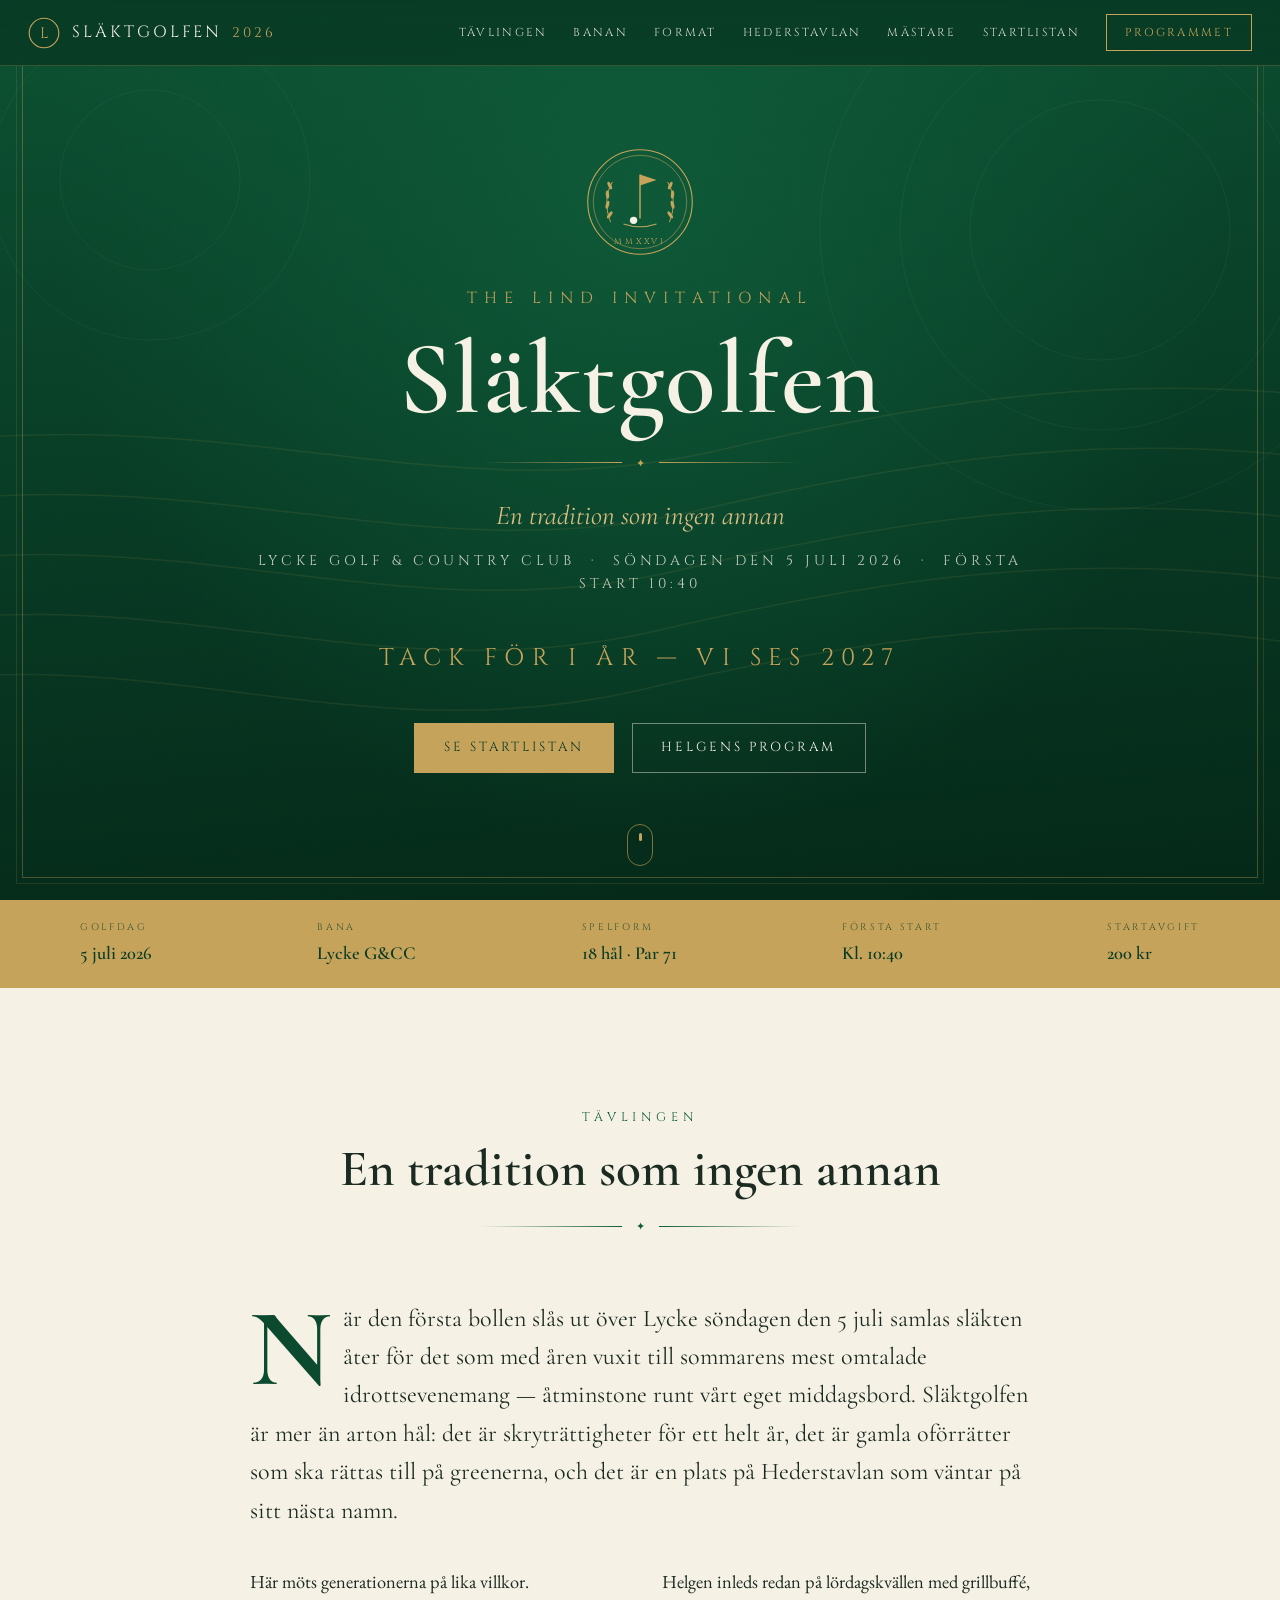
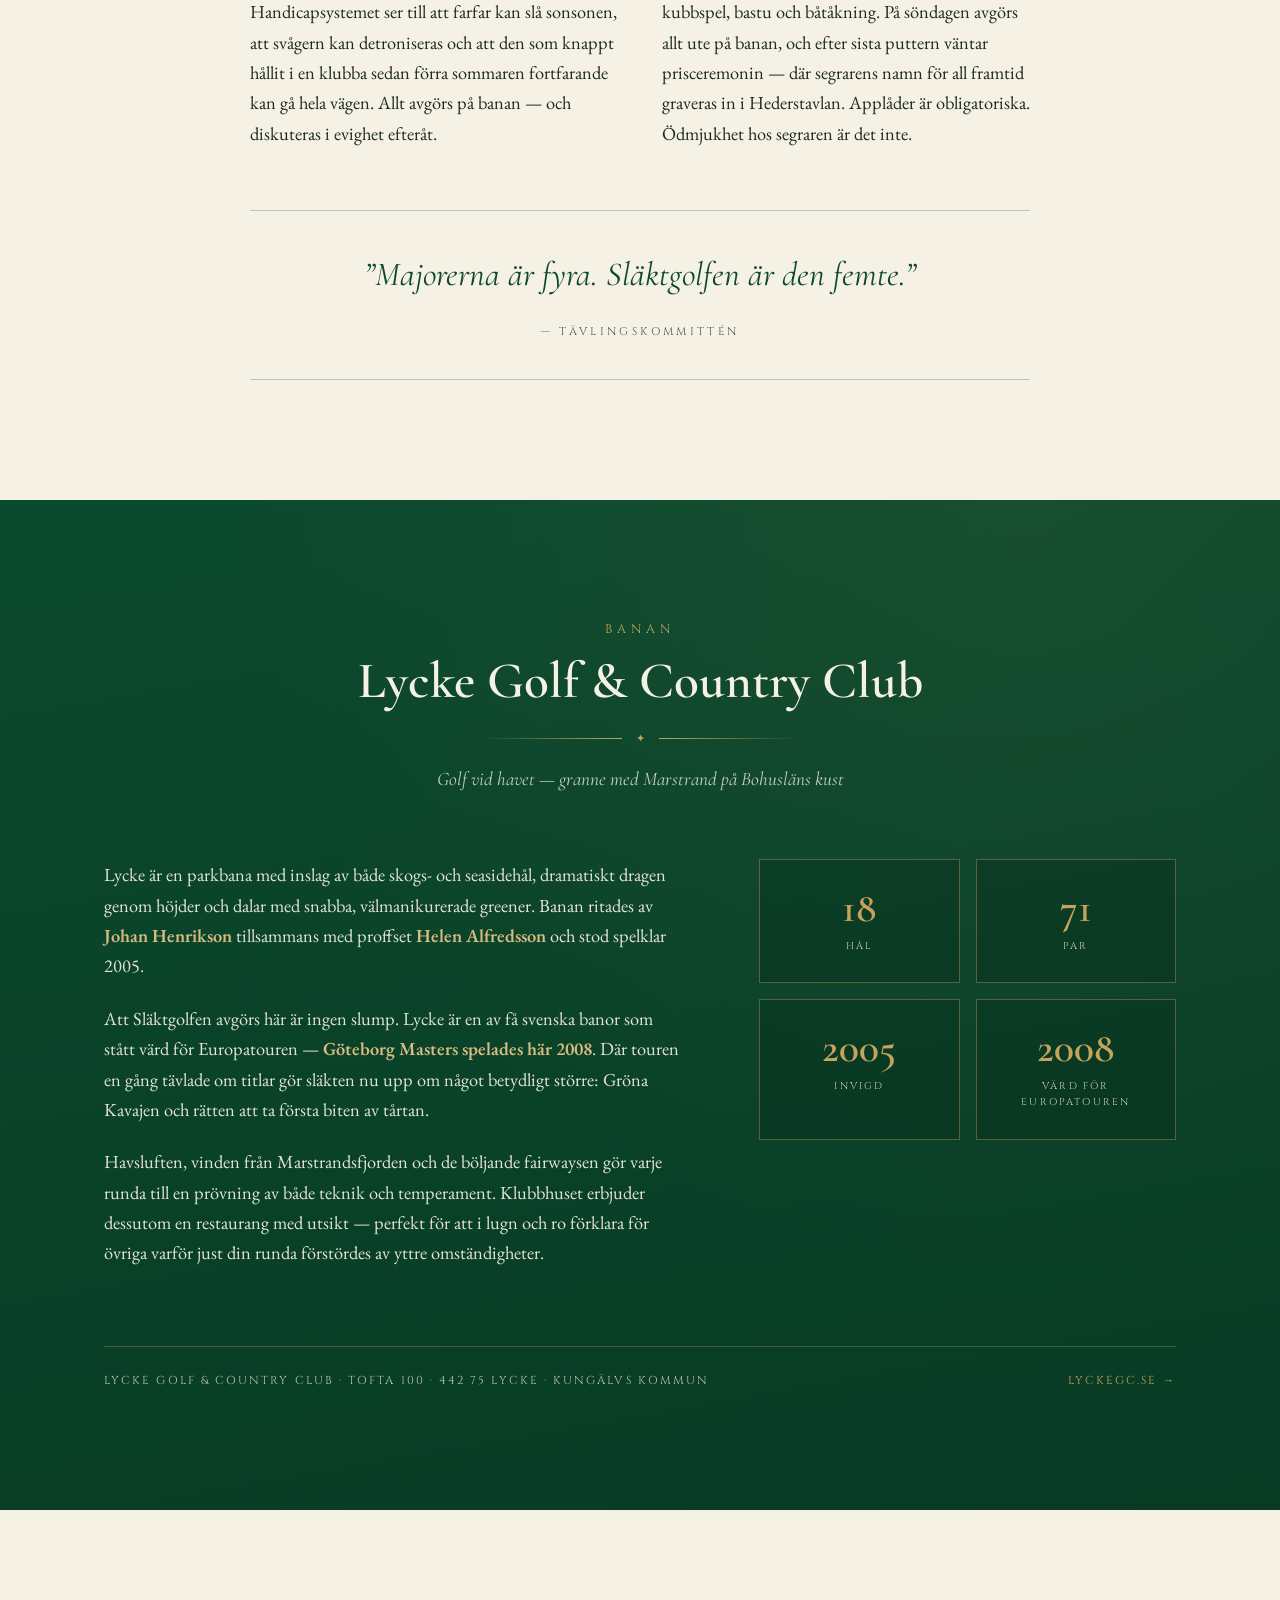
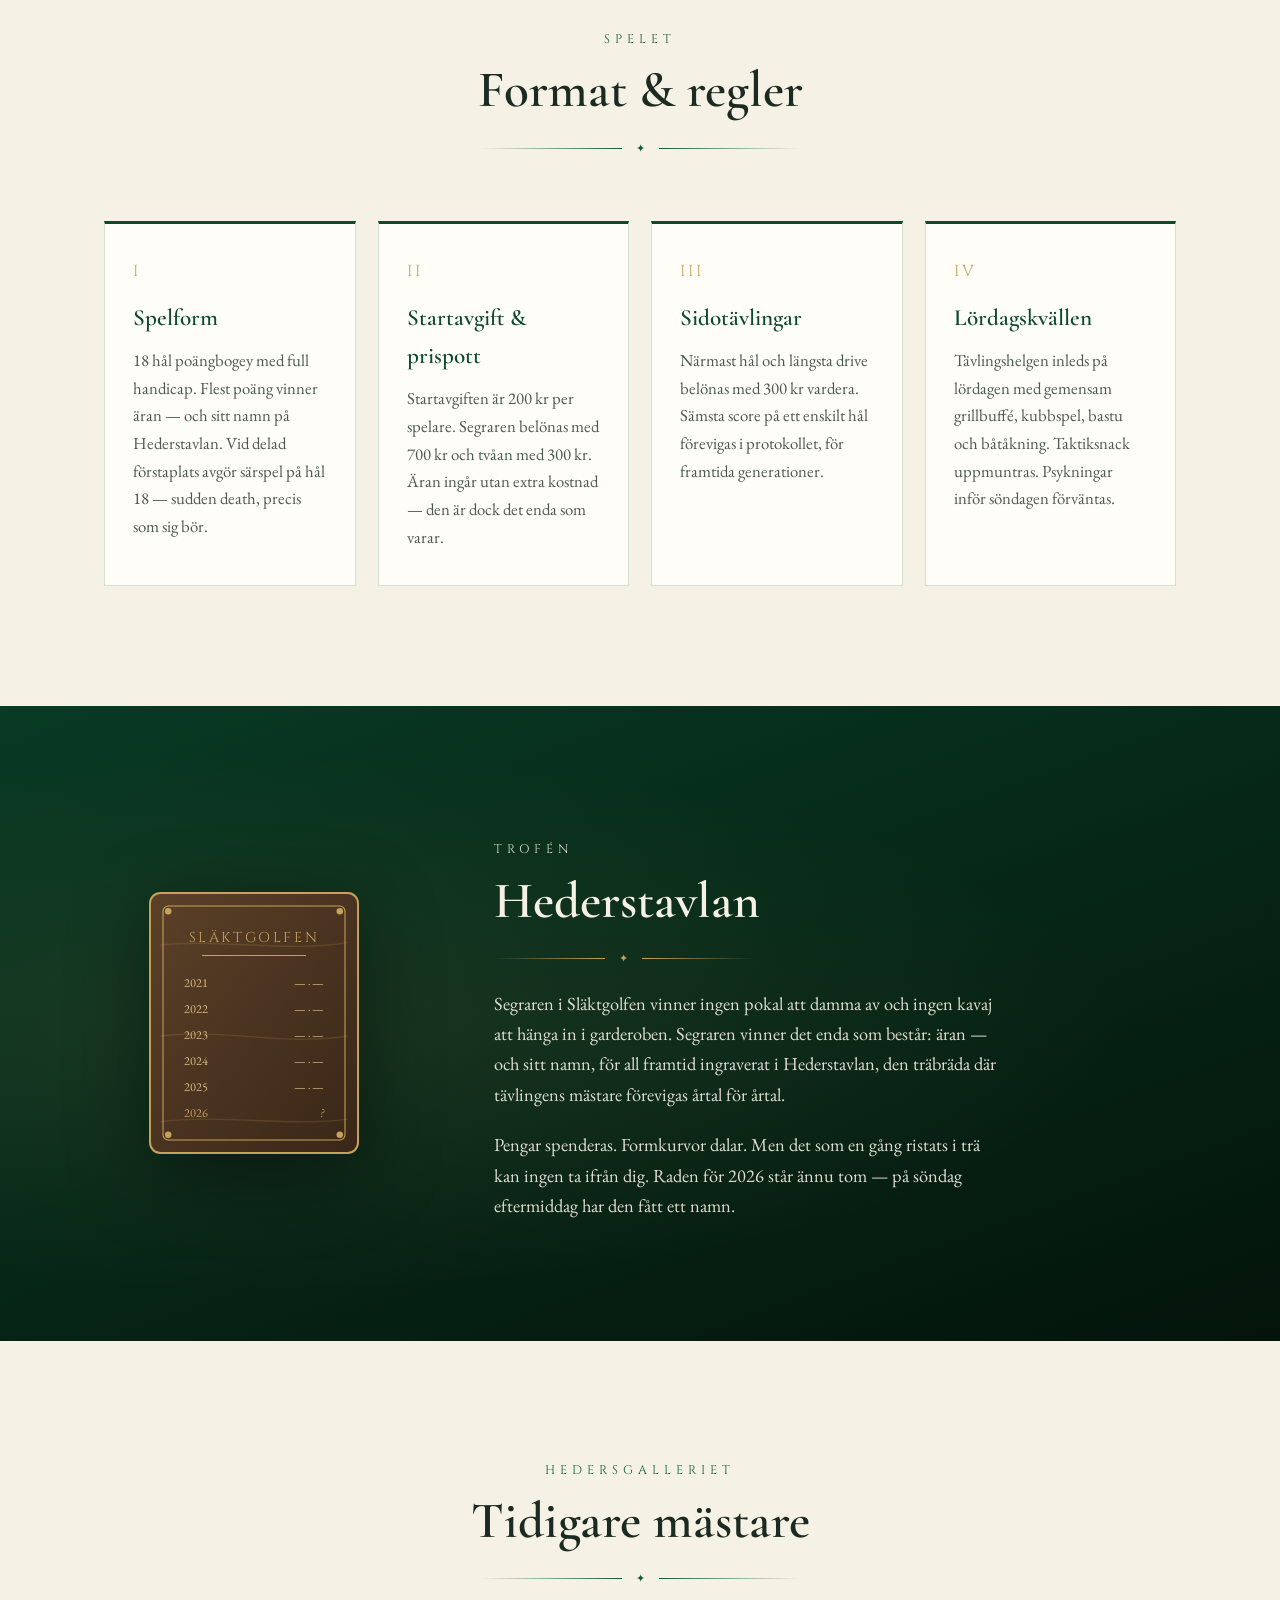
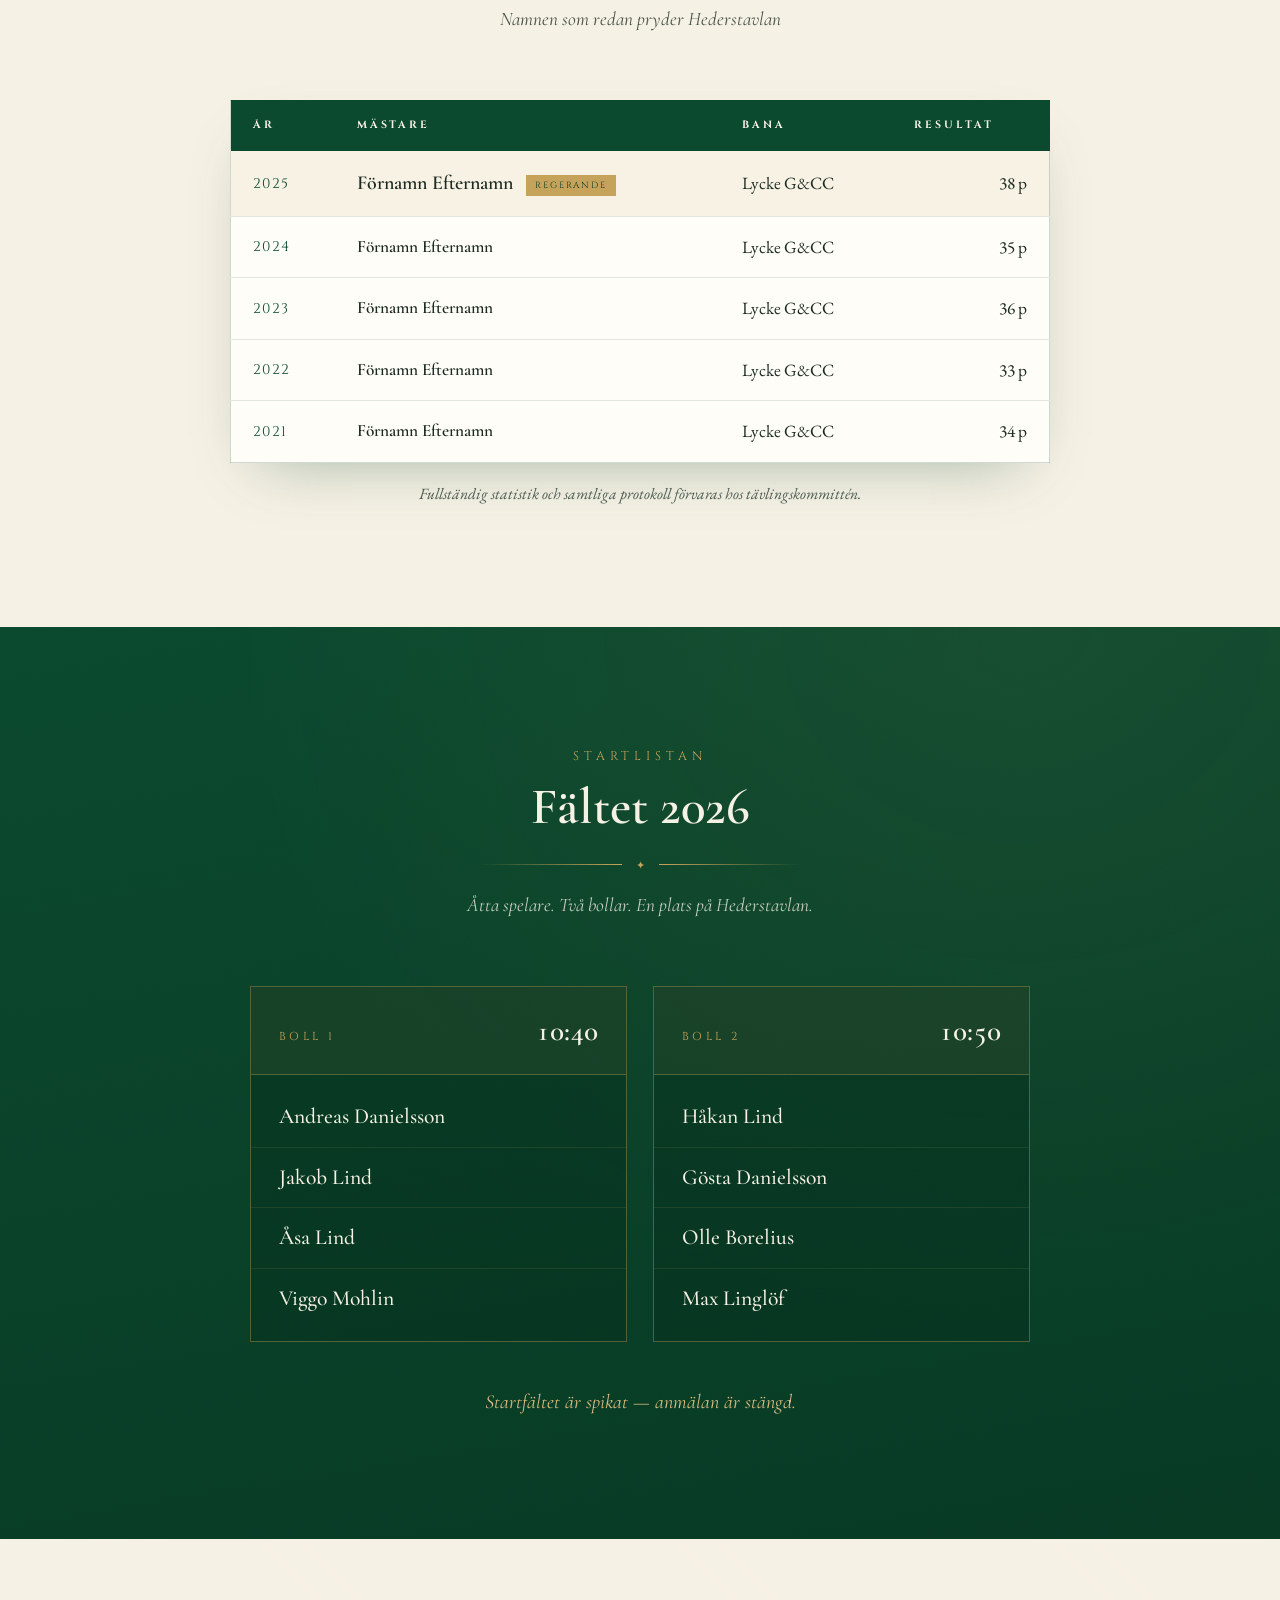
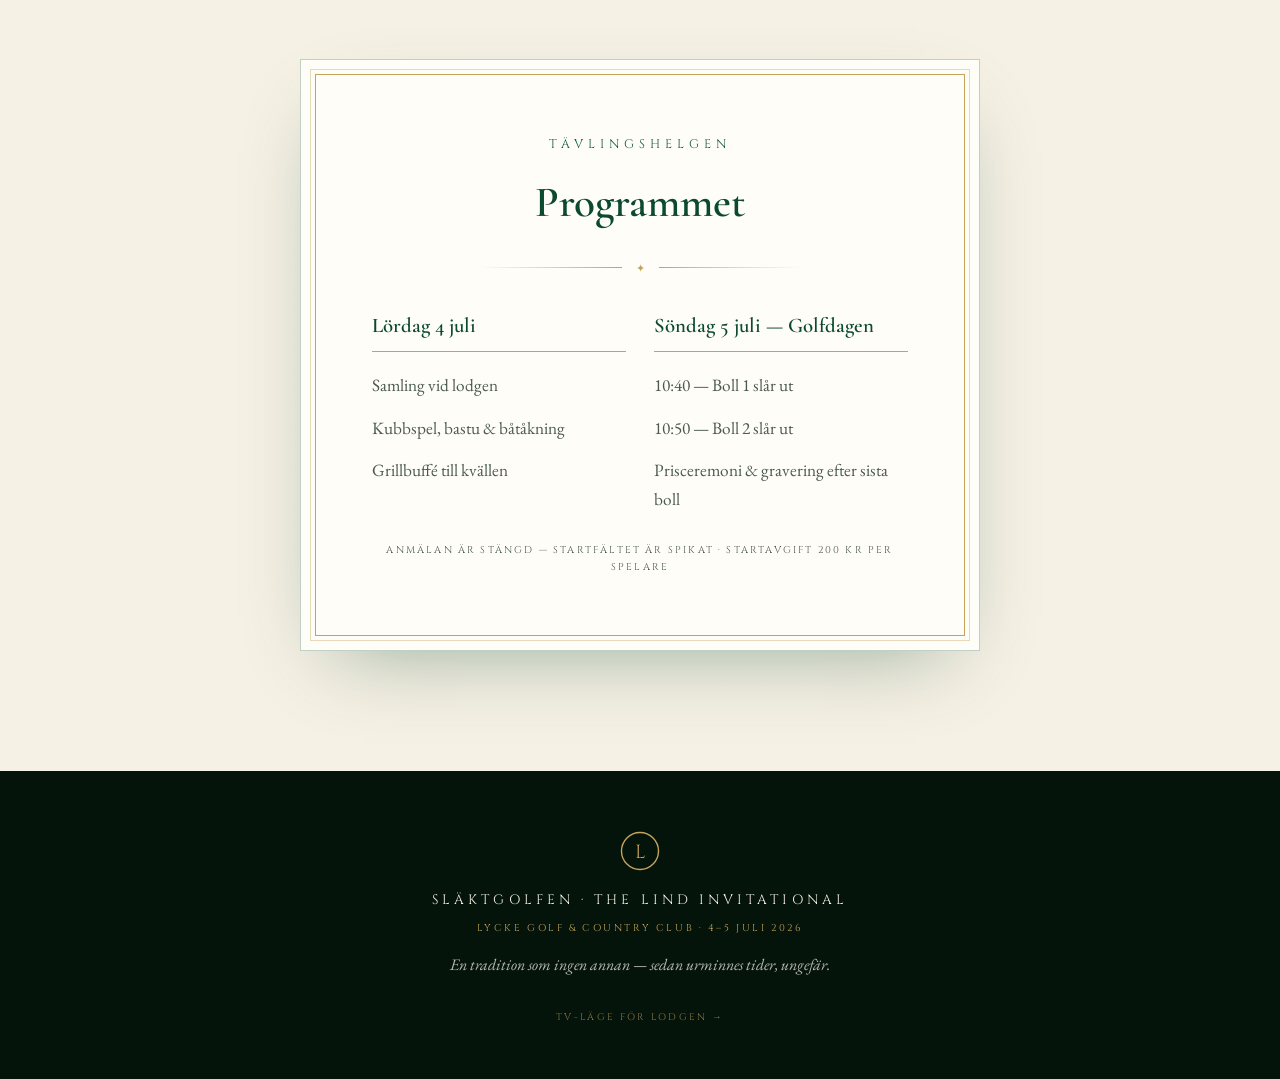
==== index.html @ 27be6b04 "Startlista, priser, program och Hederstavlan ersätter kavajen; TV-läge för lodgen Co-Authored-By: Cl" ====
<!DOCTYPE html>
<html lang="sv">
<head>
  <meta charset="UTF-8">
  <meta name="viewport" content="width=device-width, initial-scale=1.0">
  <title>Släktgolfen 2026 — The Lind Invitational | Lycke Golf &amp; Country Club</title>
  <meta name="description" content="Släktgolfen 2026 — The Lind Invitational. En tradition som ingen annan. Lycke Golf & Country Club, 4–5 juli 2026.">
  <link rel="preconnect" href="https://fonts.googleapis.com">
  <link rel="preconnect" href="https://fonts.gstatic.com" crossorigin>
  <link href="https://fonts.googleapis.com/css2?family=Cinzel:wght@400;500;600;700&family=Cormorant+Garamond:ital,wght@0,400;0,500;0,600;0,700;1,400;1,500&family=EB+Garamond:ital,wght@0,400;0,500;0,600;1,400&display=swap" rel="stylesheet">
  <link rel="stylesheet" href="styles.css">
  <link rel="icon" href="data:image/svg+xml,<svg xmlns='http://www.w3.org/2000/svg' viewBox='0 0 100 100'><circle cx='50' cy='50' r='48' fill='%230b4a2f'/><text x='50' y='66' font-size='48' text-anchor='middle' fill='%23c6a35b' font-family='Georgia'>L</text></svg>">
</head>
<body>

  <!-- ===== Toppbar ===== -->
  <header class="topbar" id="topbar">
    <a href="#hem" class="topbar-brand">
      <span class="topbar-crest" aria-hidden="true">
        <svg viewBox="0 0 40 40"><use href="#crest-mini"/></svg>
      </span>
      <span class="topbar-title">Släktgolfen<span class="topbar-year">2026</span></span>
    </a>
    <nav class="topbar-nav" id="topnav" aria-label="Huvudmeny">
      <a href="#om">Tävlingen</a>
      <a href="#banan">Banan</a>
      <a href="#format">Format</a>
      <a href="#kavajen">Hederstavlan</a>
      <a href="#mastare">Mästare</a>
      <a href="#faltet">Startlistan</a>
      <a href="#program" class="nav-cta">Programmet</a>
    </nav>
    <button class="topbar-toggle" id="navtoggle" aria-label="Meny" aria-expanded="false">
      <span></span><span></span><span></span>
    </button>
  </header>

  <!-- ===== Hero ===== -->
  <section class="hero" id="hem">
    <div class="hero-contours" aria-hidden="true">
      <svg viewBox="0 0 1440 900" preserveAspectRatio="xMidYMid slice">
        <g fill="none" stroke="rgba(198,163,91,.10)" stroke-width="1.5">
          <path d="M-100,700 C200,620 420,760 720,690 S1240,600 1560,680"/>
          <path d="M-100,640 C220,560 440,700 740,630 S1260,540 1580,620"/>
          <path d="M-100,580 C240,500 460,640 760,570 S1280,480 1600,560"/>
          <path d="M-100,520 C260,440 480,580 780,510 S1300,420 1620,500"/>
          <path d="M-100,460 C280,380 500,520 800,450 S1320,360 1640,440"/>
        </g>
        <g fill="none" stroke="rgba(255,255,255,.045)" stroke-width="1">
          <circle cx="1180" cy="230" r="130"/>
          <circle cx="1180" cy="230" r="200"/>
          <circle cx="1180" cy="230" r="280"/>
          <circle cx="230" cy="180" r="90"/>
          <circle cx="230" cy="180" r="160"/>
        </g>
      </svg>
    </div>
    <div class="hero-frame" aria-hidden="true"></div>

    <div class="hero-inner">
      <div class="hero-crest reveal-hero" style="--d:0">
        <svg viewBox="0 0 120 120" class="crest" aria-hidden="true">
          <defs>
            <g id="crest-mini">
              <circle cx="20" cy="20" r="18.5" fill="none" stroke="currentColor" stroke-width="1.4"/>
              <text x="20" y="26.5" text-anchor="middle" font-size="19" font-family="Cinzel, Georgia, serif" fill="currentColor">L</text>
            </g>
          </defs>
          <circle cx="60" cy="60" r="57" fill="none" stroke="#c6a35b" stroke-width="1.2"/>
          <circle cx="60" cy="60" r="51" fill="none" stroke="#c6a35b" stroke-width=".6"/>
          <!-- laurel -->
          <g stroke="#c6a35b" stroke-width="1" fill="none">
            <path d="M28,82 C22,68 22,50 30,38"/>
            <path d="M92,82 C98,68 98,50 90,38"/>
          </g>
          <g fill="#c6a35b">
            <ellipse cx="27" cy="74" rx="4.5" ry="1.8" transform="rotate(-55 27 74)"/>
            <ellipse cx="24.5" cy="63" rx="4.5" ry="1.8" transform="rotate(-75 24.5 63)"/>
            <ellipse cx="24.5" cy="52" rx="4.5" ry="1.8" transform="rotate(-95 24.5 52)"/>
            <ellipse cx="27" cy="42" rx="4.5" ry="1.8" transform="rotate(-115 27 42)"/>
            <ellipse cx="93" cy="74" rx="4.5" ry="1.8" transform="rotate(55 93 74)"/>
            <ellipse cx="95.5" cy="63" rx="4.5" ry="1.8" transform="rotate(75 95.5 63)"/>
            <ellipse cx="95.5" cy="52" rx="4.5" ry="1.8" transform="rotate(95 95.5 52)"/>
            <ellipse cx="93" cy="42" rx="4.5" ry="1.8" transform="rotate(115 93 42)"/>
          </g>
          <!-- flagga + boll -->
          <g>
            <line x1="60" y1="30" x2="60" y2="78" stroke="#c6a35b" stroke-width="1.6"/>
            <path d="M60,30 L78,36 L60,42 Z" fill="#c6a35b"/>
            <circle cx="53" cy="80" r="4" fill="#f6f1e5"/>
            <path d="M42,84 Q60,90 78,84" stroke="#c6a35b" stroke-width="1.2" fill="none"/>
          </g>
          <text x="60" y="106" text-anchor="middle" font-size="9" letter-spacing="3" font-family="Cinzel, Georgia, serif" fill="#c6a35b">MMXXVI</text>
        </svg>
      </div>

      <p class="hero-kicker reveal-hero" style="--d:1">The Lind Invitational</p>
      <h1 class="hero-title reveal-hero" style="--d:2">Släktgolfen</h1>
      <div class="hero-rule reveal-hero" style="--d:3" aria-hidden="true"><span></span><i>✦</i><span></span></div>
      <p class="hero-tagline reveal-hero" style="--d:4">En tradition som ingen annan</p>
      <p class="hero-meta reveal-hero" style="--d:5">
        Lycke Golf &amp; Country Club &nbsp;·&nbsp; Söndagen den 5 juli 2026 &nbsp;·&nbsp; Första start 10:40
      </p>

      <div class="countdown reveal-hero" style="--d:6" id="countdown" role="timer" aria-label="Nedräkning till tävlingen">
        <div class="count-unit"><span class="count-num" id="cd-days">–</span><span class="count-label">Dagar</span></div>
        <div class="count-sep">:</div>
        <div class="count-unit"><span class="count-num" id="cd-hours">–</span><span class="count-label">Timmar</span></div>
        <div class="count-sep">:</div>
        <div class="count-unit"><span class="count-num" id="cd-mins">–</span><span class="count-label">Minuter</span></div>
        <div class="count-sep">:</div>
        <div class="count-unit"><span class="count-num" id="cd-secs">–</span><span class="count-label">Sekunder</span></div>
      </div>
      <p class="countdown-live reveal-hero" style="--d:6" id="countdown-live" hidden></p>

      <div class="hero-actions reveal-hero" style="--d:7">
        <a class="btn btn-gold" href="#faltet">Se startlistan</a>
        <a class="btn btn-ghost" href="#program">Helgens program</a>
      </div>
    </div>

    <a class="hero-scroll" href="#infostrip" aria-label="Bläddra ner">
      <span></span>
    </a>
  </section>

  <!-- ===== Infoband ===== -->
  <div class="infostrip" id="infostrip">
    <div class="infostrip-inner">
      <div class="info-item"><span class="info-label">Golfdag</span><span class="info-value">5 juli 2026</span></div>
      <div class="info-item"><span class="info-label">Bana</span><span class="info-value">Lycke G&amp;CC</span></div>
      <div class="info-item"><span class="info-label">Spelform</span><span class="info-value">18 hål · Par 71</span></div>
      <div class="info-item"><span class="info-label">Första start</span><span class="info-value">Kl. 10:40</span></div>
      <div class="info-item"><span class="info-label">Startavgift</span><span class="info-value">200 kr</span></div>
    </div>
  </div>

  <!-- ===== Om tävlingen ===== -->
  <section class="section section-cream" id="om">
    <div class="container">
      <div class="section-head reveal">
        <p class="section-kicker">Tävlingen</p>
        <h2 class="section-title">En tradition som ingen annan</h2>
        <div class="section-rule" aria-hidden="true"><span></span><i>✦</i><span></span></div>
      </div>
      <div class="editorial reveal">
        <p class="editorial-lede"><span class="dropcap">N</span>är den första bollen slås ut över Lycke söndagen den 5 juli samlas släkten åter för det som med åren vuxit till sommarens mest omtalade idrottsevenemang — åtminstone runt vårt eget middagsbord. Släktgolfen är mer än arton hål: det är skryträttigheter för ett helt år, det är gamla oförrätter som ska rättas till på greenerna, och det är en plats på Hederstavlan som väntar på sitt nästa namn.</p>
        <div class="editorial-cols">
          <p>Här möts generationerna på lika villkor. Handicapsystemet ser till att farfar kan slå sonsonen, att svågern kan detroniseras och att den som knappt hållit i en klubba sedan förra sommaren fortfarande kan gå hela vägen. Allt avgörs på banan — och diskuteras i evighet efteråt.</p>
          <p>Helgen inleds redan på lördagskvällen med grillbuffé, kubbspel, bastu och båtåkning. På söndagen avgörs allt ute på banan, och efter sista puttern väntar prisceremonin — där segrarens namn för all framtid graveras in i Hederstavlan. Applåder är obligatoriska. Ödmjukhet hos segraren är det inte.</p>
        </div>
        <blockquote class="pullquote reveal">
          <p>”Majorerna är fyra. Släktgolfen är den femte.”</p>
          <cite>— Tävlingskommittén</cite>
        </blockquote>
      </div>
    </div>
  </section>

  <!-- ===== Banan ===== -->
  <section class="section section-green" id="banan">
    <div class="container">
      <div class="section-head reveal">
        <p class="section-kicker section-kicker-gold">Banan</p>
        <h2 class="section-title">Lycke Golf &amp; Country Club</h2>
        <div class="section-rule section-rule-gold" aria-hidden="true"><span></span><i>✦</i><span></span></div>
        <p class="section-sub">Golf vid havet — granne med Marstrand på Bohusläns kust</p>
      </div>

      <div class="course-grid">
        <div class="course-text reveal">
          <p>Lycke är en parkbana med inslag av både skogs- och seasidehål, dramatiskt dragen genom höjder och dalar med snabba, välmanikurerade greener. Banan ritades av <strong>Johan Henrikson</strong> tillsammans med proffset <strong>Helen Alfredsson</strong> och stod spelklar 2005.</p>
          <p>Att Släktgolfen avgörs här är ingen slump. Lycke är en av få svenska banor som stått värd för Europatouren — <strong>Göteborg Masters spelades här 2008</strong>. Där touren en gång tävlade om titlar gör släkten nu upp om något betydligt större: Gröna Kavajen och rätten att ta första biten av tårtan.</p>
          <p>Havsluften, vinden från Marstrandsfjorden och de böljande fairwaysen gör varje runda till en prövning av både teknik och temperament. Klubbhuset erbjuder dessutom en restaurang med utsikt — perfekt för att i lugn och ro förklara för övriga varför just din runda förstördes av yttre omständigheter.</p>
        </div>
        <div class="course-stats reveal">
          <div class="stat-card"><span class="stat-num">18</span><span class="stat-label">Hål</span></div>
          <div class="stat-card"><span class="stat-num">71</span><span class="stat-label">Par</span></div>
          <div class="stat-card"><span class="stat-num">2005</span><span class="stat-label">Invigd</span></div>
          <div class="stat-card"><span class="stat-num">2008</span><span class="stat-label">Värd för Europatouren</span></div>
        </div>
      </div>

      <div class="course-address reveal">
        <span>Lycke Golf &amp; Country Club · Tofta 100 · 442 75 Lycke · Kungälvs kommun</span>
        <a href="https://www.lyckegc.se" target="_blank" rel="noopener">lyckegc.se&nbsp;→</a>
      </div>
    </div>
  </section>

  <!-- ===== Format ===== -->
  <section class="section section-cream" id="format">
    <div class="container">
      <div class="section-head reveal">
        <p class="section-kicker">Spelet</p>
        <h2 class="section-title">Format &amp; regler</h2>
        <div class="section-rule" aria-hidden="true"><span></span><i>✦</i><span></span></div>
      </div>
      <div class="format-grid">
        <article class="format-card reveal" style="--d:0">
          <span class="format-num">I</span>
          <h3>Spelform</h3>
          <p>18 hål poängbogey med full handicap. Flest poäng vinner äran — och sitt namn på Hederstavlan. Vid delad förstaplats avgör särspel på hål 18 — sudden death, precis som sig bör.</p>
        </article>
        <article class="format-card reveal" style="--d:1">
          <span class="format-num">II</span>
          <h3>Startavgift &amp; prispott</h3>
          <p>Startavgiften är 200 kr per spelare. Segraren belönas med 700 kr och tvåan med 300 kr. Äran ingår utan extra kostnad — den är dock det enda som varar.</p>
        </article>
        <article class="format-card reveal" style="--d:2">
          <span class="format-num">III</span>
          <h3>Sidotävlingar</h3>
          <p>Närmast hål och längsta drive belönas med 300 kr vardera. Sämsta score på ett enskilt hål förevigas i protokollet, för framtida generationer.</p>
        </article>
        <article class="format-card reveal" style="--d:3">
          <span class="format-num">IV</span>
          <h3>Lördagskvällen</h3>
          <p>Tävlingshelgen inleds på lördagen med gemensam grillbuffé, kubbspel, bastu och båtåkning. Taktiksnack uppmuntras. Psykningar inför söndagen förväntas.</p>
        </article>
      </div>
    </div>
  </section>

  <!-- ===== Hederstavlan ===== -->
  <section class="section section-jacket" id="kavajen">
    <div class="jacket-inner container">
      <div class="jacket-art reveal" aria-hidden="true">
        <svg viewBox="0 0 200 240" class="jacket-svg">
          <defs>
            <linearGradient id="wood" x1="0" y1="0" x2="1" y2="1">
              <stop offset="0" stop-color="#5c4128"/>
              <stop offset="0.5" stop-color="#4a3320"/>
              <stop offset="1" stop-color="#3a2717"/>
            </linearGradient>
          </defs>
          <!-- träbräda -->
          <rect x="20" y="20" width="160" height="200" rx="8" fill="url(#wood)" stroke="#c6a35b" stroke-width="1.5"/>
          <rect x="30" y="30" width="140" height="180" rx="4" fill="none" stroke="#c6a35b" stroke-width="0.8"/>
          <!-- ådring -->
          <g stroke="rgba(198,163,91,0.18)" stroke-width="1" fill="none">
            <path d="M28,60 C70,55 130,66 172,58"/>
            <path d="M28,130 C80,124 120,138 172,130"/>
            <path d="M28,196 C70,190 130,200 172,194"/>
          </g>
          <!-- skruvar -->
          <circle cx="34" cy="34" r="2.5" fill="#c6a35b"/>
          <circle cx="166" cy="34" r="2.5" fill="#c6a35b"/>
          <circle cx="34" cy="206" r="2.5" fill="#c6a35b"/>
          <circle cx="166" cy="206" r="2.5" fill="#c6a35b"/>
          <!-- rubrik -->
          <text x="100" y="58" text-anchor="middle" font-size="11" letter-spacing="2" font-family="Cinzel, Georgia, serif" fill="#c6a35b">SLÄKTGOLFEN</text>
          <path d="M60,68 L140,68" stroke="#c6a35b" stroke-width="0.8"/>
          <!-- graverade namn -->
          <g font-family="EB Garamond, Georgia, serif" font-size="9.5" fill="#d8bc80">
            <text x="46" y="92">2021</text><text x="154" y="92" text-anchor="end">— · —</text>
            <text x="46" y="112">2022</text><text x="154" y="112" text-anchor="end">— · —</text>
            <text x="46" y="132">2023</text><text x="154" y="132" text-anchor="end">— · —</text>
            <text x="46" y="152">2024</text><text x="154" y="152" text-anchor="end">— · —</text>
            <text x="46" y="172">2025</text><text x="154" y="172" text-anchor="end">— · —</text>
            <text x="46" y="192" fill="#c6a35b">2026</text><text x="154" y="192" text-anchor="end" fill="#c6a35b" font-style="italic">?</text>
          </g>
        </svg>
      </div>
      <div class="jacket-text">
        <p class="section-kicker section-kicker-gold reveal">Trofén</p>
        <h2 class="section-title reveal">Hederstavlan</h2>
        <div class="section-rule section-rule-gold reveal" aria-hidden="true"><span></span><i>✦</i><span></span></div>
        <p class="reveal">Segraren i Släktgolfen vinner ingen pokal att damma av och ingen kavaj att hänga in i garderoben. Segraren vinner det enda som består: äran — och sitt namn, för all framtid ingraverat i Hederstavlan, den träbräda där tävlingens mästare förevigas årtal för årtal.</p>
        <p class="reveal">Pengar spenderas. Formkurvor dalar. Men det som en gång ristats i trä kan ingen ta ifrån dig. Raden för 2026 står ännu tom — på söndag eftermiddag har den fått ett namn.</p>
      </div>
    </div>
  </section>

  <!-- ===== Mästare ===== -->
  <section class="section section-cream" id="mastare">
    <div class="container">
      <div class="section-head reveal">
        <p class="section-kicker">Hedersgalleriet</p>
        <h2 class="section-title">Tidigare mästare</h2>
        <div class="section-rule" aria-hidden="true"><span></span><i>✦</i><span></span></div>
        <p class="section-sub">Namnen som redan pryder Hederstavlan</p>
      </div>
      <div class="champions reveal">
        <table class="champions-table">
          <thead>
            <tr><th>År</th><th>Mästare</th><th>Bana</th><th class="th-right">Resultat</th></tr>
          </thead>
          <tbody>
            <!-- PLATSHÅLLARE: byt ut namn, banor och resultat mot era riktiga -->
            <tr class="champ-reigning">
              <td>2025</td><td><span class="champ-name">Förnamn Efternamn</span> <span class="champ-badge">Regerande</span></td><td>Lycke G&amp;CC</td><td class="td-right">38 p</td>
            </tr>
            <tr><td>2024</td><td class="champ-name">Förnamn Efternamn</td><td>Lycke G&amp;CC</td><td class="td-right">35 p</td></tr>
            <tr><td>2023</td><td class="champ-name">Förnamn Efternamn</td><td>Lycke G&amp;CC</td><td class="td-right">36 p</td></tr>
            <tr><td>2022</td><td class="champ-name">Förnamn Efternamn</td><td>Lycke G&amp;CC</td><td class="td-right">33 p</td></tr>
            <tr><td>2021</td><td class="champ-name">Förnamn Efternamn</td><td>Lycke G&amp;CC</td><td class="td-right">34 p</td></tr>
          </tbody>
        </table>
        <p class="champions-note">Fullständig statistik och samtliga protokoll förvaras hos tävlingskommittén.</p>
      </div>
    </div>
  </section>

  <!-- ===== Fältet ===== -->
  <section class="section section-green" id="faltet">
    <div class="container">
      <div class="section-head reveal">
        <p class="section-kicker section-kicker-gold">Startlistan</p>
        <h2 class="section-title">Fältet 2026</h2>
        <div class="section-rule section-rule-gold" aria-hidden="true"><span></span><i>✦</i><span></span></div>
        <p class="section-sub">Åtta spelare. Två bollar. En plats på Hederstavlan.</p>
      </div>
      <div class="tee-grid">
        <article class="tee-card reveal" style="--d:0">
          <div class="tee-head">
            <span class="tee-label">Boll 1</span>
            <span class="tee-time">10:40</span>
          </div>
          <ul class="tee-list">
            <li>Andreas Danielsson</li>
            <li>Jakob Lind</li>
            <li>Åsa Lind</li>
            <li>Viggo Mohlin</li>
          </ul>
        </article>
        <article class="tee-card reveal" style="--d:1">
          <div class="tee-head">
            <span class="tee-label">Boll 2</span>
            <span class="tee-time">10:50</span>
          </div>
          <ul class="tee-list">
            <li>Håkan Lind</li>
            <li>Gösta Danielsson</li>
            <li>Olle Borelius</li>
            <li>Max Linglöf</li>
          </ul>
        </article>
      </div>
      <p class="field-note reveal">Startfältet är spikat — anmälan är stängd.</p>
    </div>
  </section>

  <!-- ===== Programmet ===== -->
  <section class="section section-invite" id="program">
    <div class="container invite-inner">
      <div class="invite-card reveal">
        <div class="invite-border">
          <p class="section-kicker">Tävlingshelgen</p>
          <h2 class="invite-title">Programmet</h2>
          <div class="section-rule" aria-hidden="true"><span></span><i>✦</i><span></span></div>
          <div class="program-list">
            <div class="program-day">
              <h3 class="program-day-title">Lördag 4 juli</h3>
              <ul>
                <li>Samling vid lodgen</li>
                <li>Kubbspel, bastu &amp; båtåkning</li>
                <li>Grillbuffé till kvällen</li>
              </ul>
            </div>
            <div class="program-day">
              <h3 class="program-day-title">Söndag 5 juli — Golfdagen</h3>
              <ul>
                <li>10:40 — Boll 1 slår ut</li>
                <li>10:50 — Boll 2 slår ut</li>
                <li>Prisceremoni &amp; gravering efter sista boll</li>
              </ul>
            </div>
          </div>
          <p class="invite-fine">Anmälan är stängd — startfältet är spikat · Startavgift 200 kr per spelare</p>
        </div>
      </div>
    </div>
  </section>

  <!-- ===== Footer ===== -->
  <footer class="footer">
    <div class="container footer-inner">
      <div class="footer-crest" aria-hidden="true">
        <svg viewBox="0 0 40 40" class="crest-small"><use href="#crest-mini"/></svg>
      </div>
      <p class="footer-title">Släktgolfen · The Lind Invitational</p>
      <p class="footer-meta">Lycke Golf &amp; Country Club · 4–5 juli 2026</p>
      <p class="footer-line">En tradition som ingen annan — sedan urminnes tider, ungefär.</p>
      <p class="footer-tv"><a href="tv.html">TV-läge för lodgen&nbsp;→</a></p>
    </div>
  </footer>

  <script src="script.js"></script>
</body>
</html>
---- styles.css ----
/* =========================================================
   Släktgolfen 2026 — The Lind Invitational
   Palett & typografi i klassisk major-anda
   ========================================================= */

:root {
  --green-deep: #0b4a2f;
  --green-dark: #083a24;
  --green-mid: #0f5c3a;
  --gold: #c6a35b;
  --gold-soft: #d8bc80;
  --cream: #f6f1e5;
  --cream-dark: #efe7d4;
  --ink: #1c2b22;
  --ink-soft: #4a5a50;

  --font-display: "Cormorant Garamond", Georgia, serif;
  --font-caps: "Cinzel", Georgia, serif;
  --font-body: "EB Garamond", Georgia, serif;

  --maxw: 1120px;
}

* { margin: 0; padding: 0; box-sizing: border-box; }

html { scroll-behavior: smooth; }

body {
  font-family: var(--font-body);
  font-size: 1.15rem;
  line-height: 1.65;
  color: var(--ink);
  background: var(--cream);
  -webkit-font-smoothing: antialiased;
}

img, svg { max-width: 100%; display: block; }

[hidden] { display: none !important; }

.container { max-width: var(--maxw); margin: 0 auto; padding: 0 24px; }

/* ---------- Knappar ---------- */
.btn {
  display: inline-block;
  font-family: var(--font-caps);
  font-size: 0.82rem;
  letter-spacing: 0.22em;
  text-transform: uppercase;
  text-decoration: none;
  padding: 1em 2.2em;
  border: 1px solid transparent;
  transition: all 0.3s ease;
}
.btn-gold {
  background: var(--gold);
  color: var(--green-dark);
  border-color: var(--gold);
}
.btn-gold:hover { background: transparent; color: var(--gold); }
.btn-ghost {
  background: transparent;
  color: var(--cream);
  border-color: rgba(246, 241, 229, 0.45);
}
.btn-ghost:hover { border-color: var(--gold); color: var(--gold); }
.btn-green {
  background: var(--green-deep);
  color: var(--cream);
  border-color: var(--green-deep);
}
.btn-green:hover { background: transparent; color: var(--green-deep); }

/* ---------- Toppbar ---------- */
.topbar {
  position: fixed;
  top: 0; left: 0; right: 0;
  z-index: 100;
  display: flex;
  align-items: center;
  justify-content: space-between;
  padding: 14px 28px;
  background: linear-gradient(rgba(8, 58, 36, 0.92), rgba(8, 58, 36, 0.88));
  backdrop-filter: blur(8px);
  border-bottom: 1px solid rgba(198, 163, 91, 0.25);
  transition: transform 0.35s ease, background 0.35s ease;
}
.topbar.hidden { transform: translateY(-100%); }

.topbar-brand {
  display: flex;
  align-items: center;
  gap: 12px;
  text-decoration: none;
  color: var(--cream);
}
.topbar-crest { width: 32px; height: 32px; color: var(--gold); }
.topbar-crest svg { width: 100%; height: 100%; }
.topbar-title {
  font-family: var(--font-caps);
  font-size: 1.02rem;
  letter-spacing: 0.18em;
  text-transform: uppercase;
}
.topbar-year {
  margin-left: 10px;
  color: var(--gold);
  font-size: 0.85em;
}

.topbar-nav {
  display: flex;
  align-items: center;
  gap: 26px;
}
.topbar-nav a {
  font-family: var(--font-caps);
  font-size: 0.72rem;
  letter-spacing: 0.2em;
  text-transform: uppercase;
  color: rgba(246, 241, 229, 0.85);
  text-decoration: none;
  padding: 4px 0;
  border-bottom: 1px solid transparent;
  transition: color 0.25s, border-color 0.25s;
}
.topbar-nav a:hover { color: var(--gold); border-bottom-color: var(--gold); }
.topbar-nav .nav-cta {
  border: 1px solid var(--gold);
  color: var(--gold);
  padding: 8px 18px;
}
.topbar-nav .nav-cta:hover { background: var(--gold); color: var(--green-dark); }

.topbar-toggle {
  display: none;
  flex-direction: column;
  gap: 5px;
  background: none;
  border: none;
  cursor: pointer;
  padding: 6px;
}
.topbar-toggle span {
  width: 24px; height: 2px;
  background: var(--gold);
  transition: transform 0.3s, opacity 0.3s;
}

/* ---------- Hero ---------- */
.hero {
  position: relative;
  min-height: 100vh;
  display: flex;
  align-items: center;
  justify-content: center;
  text-align: center;
  background:
    radial-gradient(ellipse at 50% 20%, rgba(15, 92, 58, 0.85), transparent 65%),
    linear-gradient(175deg, #0d5233 0%, var(--green-dark) 55%, #052818 100%);
  color: var(--cream);
  overflow: hidden;
  padding: 120px 24px 100px;
}

.hero-contours {
  position: absolute;
  inset: 0;
  opacity: 1;
  pointer-events: none;
}
.hero-contours svg { width: 100%; height: 100%; }

.hero-frame {
  position: absolute;
  inset: 22px;
  border: 1px solid rgba(198, 163, 91, 0.35);
  outline: 1px solid rgba(198, 163, 91, 0.15);
  outline-offset: 5px;
  pointer-events: none;
}

.hero-inner { position: relative; max-width: 820px; }

.hero-crest { display: flex; justify-content: center; margin-bottom: 28px; }
.crest { width: 110px; height: 110px; }

.hero-kicker {
  font-family: var(--font-caps);
  font-size: clamp(0.8rem, 1.6vw, 1rem);
  letter-spacing: 0.45em;
  text-transform: uppercase;
  color: var(--gold);
  margin-bottom: 14px;
}

.hero-title {
  font-family: var(--font-display);
  font-weight: 600;
  font-size: clamp(3.2rem, 9.5vw, 6.5rem);
  line-height: 1.02;
  letter-spacing: 0.015em;
  color: var(--cream);
}

.hero-rule, .section-rule {
  display: flex;
  align-items: center;
  justify-content: center;
  gap: 14px;
  margin: 22px auto;
  max-width: 320px;
}
.hero-rule span, .section-rule span {
  flex: 1;
  height: 1px;
  background: linear-gradient(90deg, transparent, var(--gold));
}
.hero-rule span:last-child, .section-rule span:last-child {
  background: linear-gradient(90deg, var(--gold), transparent);
}
.hero-rule i, .section-rule i {
  font-style: normal;
  color: var(--gold);
  font-size: 0.7rem;
}

.hero-tagline {
  font-family: var(--font-display);
  font-style: italic;
  font-size: clamp(1.25rem, 2.6vw, 1.7rem);
  color: var(--gold-soft);
  margin-bottom: 10px;
}

.hero-meta {
  font-family: var(--font-caps);
  font-size: clamp(0.72rem, 1.4vw, 0.88rem);
  letter-spacing: 0.28em;
  text-transform: uppercase;
  color: rgba(246, 241, 229, 0.8);
  margin-bottom: 44px;
}

/* Nedräkning */
.countdown {
  display: flex;
  align-items: flex-start;
  justify-content: center;
  gap: clamp(10px, 3vw, 26px);
  margin-bottom: 44px;
}
.count-unit {
  display: flex;
  flex-direction: column;
  align-items: center;
  min-width: clamp(58px, 9vw, 88px);
  padding: 14px 8px 12px;
  border: 1px solid rgba(198, 163, 91, 0.4);
  background: rgba(5, 40, 24, 0.45);
}
.count-num {
  font-family: var(--font-display);
  font-weight: 600;
  font-size: clamp(1.9rem, 4.5vw, 3rem);
  line-height: 1;
  color: var(--cream);
  font-variant-numeric: tabular-nums;
}
.count-label {
  margin-top: 8px;
  font-family: var(--font-caps);
  font-size: 0.6rem;
  letter-spacing: 0.25em;
  text-transform: uppercase;
  color: var(--gold);
}
.count-sep {
  font-family: var(--font-display);
  font-size: clamp(1.6rem, 4vw, 2.6rem);
  color: var(--gold);
  padding-top: 18px;
}
.countdown-live {
  font-family: var(--font-caps);
  font-size: clamp(1rem, 2.6vw, 1.5rem);
  letter-spacing: 0.3em;
  text-transform: uppercase;
  color: var(--gold);
  margin-bottom: 44px;
}

.hero-actions {
  display: flex;
  gap: 18px;
  justify-content: center;
  flex-wrap: wrap;
}

.hero-scroll {
  position: absolute;
  bottom: 34px;
  left: 50%;
  transform: translateX(-50%);
  width: 26px; height: 42px;
  border: 1px solid rgba(198, 163, 91, 0.6);
  border-radius: 14px;
  display: flex;
  justify-content: center;
}
.hero-scroll span {
  width: 3px; height: 8px;
  background: var(--gold);
  border-radius: 2px;
  margin-top: 8px;
  animation: scrollhint 2s ease-in-out infinite;
}
@keyframes scrollhint {
  0%, 100% { transform: translateY(0); opacity: 1; }
  60% { transform: translateY(14px); opacity: 0; }
}

/* Hero-reveal vid sidladdning */
.reveal-hero {
  opacity: 0;
  transform: translateY(22px);
  animation: heroin 0.9s cubic-bezier(0.22, 1, 0.36, 1) forwards;
  animation-delay: calc(var(--d, 0) * 0.13s + 0.2s);
}
@keyframes heroin {
  to { opacity: 1; transform: translateY(0); }
}

/* ---------- Infoband ---------- */
.infostrip {
  background: var(--gold);
  color: var(--green-dark);
  padding: 20px 24px;
}
.infostrip-inner {
  max-width: var(--maxw);
  margin: 0 auto;
  display: flex;
  justify-content: space-between;
  flex-wrap: wrap;
  gap: 18px 34px;
}
.info-item { display: flex; flex-direction: column; gap: 2px; }
.info-label {
  font-family: var(--font-caps);
  font-size: 0.6rem;
  letter-spacing: 0.28em;
  text-transform: uppercase;
  opacity: 0.75;
}
.info-value {
  font-family: var(--font-display);
  font-weight: 600;
  font-size: 1.15rem;
}

/* ---------- Sektioner ---------- */
.section { padding: clamp(72px, 10vw, 120px) 0; }
.section-cream { background: var(--cream); }
.section-green {
  background:
    radial-gradient(ellipse at 80% 0%, rgba(198, 163, 91, 0.07), transparent 55%),
    linear-gradient(170deg, var(--green-deep), var(--green-dark));
  color: var(--cream);
}

.section-head { text-align: center; margin-bottom: clamp(44px, 6vw, 64px); }

.section-kicker {
  font-family: var(--font-caps);
  font-size: 0.78rem;
  letter-spacing: 0.4em;
  text-transform: uppercase;
  color: var(--green-mid);
  margin-bottom: 12px;
}
.section-kicker-gold { color: var(--gold); }

.section-title {
  font-family: var(--font-display);
  font-weight: 600;
  font-size: clamp(2.1rem, 5vw, 3.2rem);
  line-height: 1.1;
}
.section-green .section-title, .section-jacket .section-title { color: var(--cream); }

.section-rule { margin: 20px auto 0; }
.section-cream .section-rule span:first-child { background: linear-gradient(90deg, transparent, var(--green-mid)); }
.section-cream .section-rule span:last-child { background: linear-gradient(90deg, var(--green-mid), transparent); }
.section-cream .section-rule i { color: var(--green-mid); }
.section-rule-gold span:first-child { background: linear-gradient(90deg, transparent, var(--gold)) !important; }
.section-rule-gold span:last-child { background: linear-gradient(90deg, var(--gold), transparent) !important; }
.section-rule-gold i { color: var(--gold) !important; }

.section-sub {
  margin-top: 16px;
  font-family: var(--font-display);
  font-style: italic;
  font-size: 1.2rem;
  opacity: 0.8;
}

/* ---------- Editorial (Om tävlingen) ---------- */
.editorial { max-width: 780px; margin: 0 auto; }
.editorial-lede {
  font-family: var(--font-display);
  font-size: clamp(1.25rem, 2.4vw, 1.5rem);
  line-height: 1.6;
  margin-bottom: 36px;
}
.dropcap {
  float: left;
  font-family: var(--font-display);
  font-weight: 700;
  font-size: 4.6em;
  line-height: 0.78;
  padding: 6px 12px 0 0;
  color: var(--green-deep);
}
.editorial-cols {
  columns: 2;
  column-gap: 44px;
  margin-bottom: 44px;
}
.editorial-cols p { margin-bottom: 1em; break-inside: avoid; }

.pullquote {
  text-align: center;
  padding: 36px 24px;
  border-top: 1px solid rgba(11, 74, 47, 0.25);
  border-bottom: 1px solid rgba(11, 74, 47, 0.25);
}
.pullquote p {
  font-family: var(--font-display);
  font-style: italic;
  font-size: clamp(1.5rem, 3.4vw, 2.1rem);
  color: var(--green-deep);
  margin-bottom: 10px;
}
.pullquote cite {
  font-family: var(--font-caps);
  font-style: normal;
  font-size: 0.7rem;
  letter-spacing: 0.3em;
  text-transform: uppercase;
  color: var(--ink-soft);
}

/* ---------- Banan ---------- */
.course-grid {
  display: grid;
  grid-template-columns: 1.4fr 1fr;
  gap: clamp(36px, 6vw, 72px);
  align-items: start;
}
.course-text p { margin-bottom: 1.2em; color: rgba(246, 241, 229, 0.92); }
.course-text strong { color: var(--gold-soft); font-weight: 600; }

.course-stats {
  display: grid;
  grid-template-columns: 1fr 1fr;
  gap: 16px;
}
.stat-card {
  border: 1px solid rgba(198, 163, 91, 0.4);
  background: rgba(5, 40, 24, 0.35);
  padding: 28px 18px;
  text-align: center;
  display: flex;
  flex-direction: column;
  gap: 8px;
  transition: border-color 0.3s, transform 0.3s;
}
.stat-card:hover { border-color: var(--gold); transform: translateY(-3px); }
.stat-num {
  font-family: var(--font-display);
  font-weight: 600;
  font-size: 2.6rem;
  line-height: 1;
  color: var(--gold);
}
.stat-label {
  font-family: var(--font-caps);
  font-size: 0.62rem;
  letter-spacing: 0.22em;
  text-transform: uppercase;
  color: rgba(246, 241, 229, 0.8);
}

.course-address {
  margin-top: 56px;
  padding-top: 24px;
  border-top: 1px solid rgba(198, 163, 91, 0.3);
  display: flex;
  justify-content: space-between;
  flex-wrap: wrap;
  gap: 12px;
  font-family: var(--font-caps);
  font-size: 0.72rem;
  letter-spacing: 0.18em;
  text-transform: uppercase;
  color: rgba(246, 241, 229, 0.75);
}
.course-address a { color: var(--gold); text-decoration: none; }
.course-address a:hover { text-decoration: underline; }

/* ---------- Format ---------- */
.format-grid {
  display: grid;
  grid-template-columns: repeat(auto-fit, minmax(240px, 1fr));
  gap: 22px;
}
.format-card {
  background: #fffdf7;
  border: 1px solid rgba(11, 74, 47, 0.16);
  border-top: 3px solid var(--green-deep);
  padding: 34px 28px;
  transition: transform 0.3s, box-shadow 0.3s;
}
.format-card:hover {
  transform: translateY(-4px);
  box-shadow: 0 18px 40px -18px rgba(11, 74, 47, 0.35);
}
.format-num {
  font-family: var(--font-caps);
  font-size: 1rem;
  color: var(--gold);
  letter-spacing: 0.2em;
  display: block;
  margin-bottom: 14px;
}
.format-card h3 {
  font-family: var(--font-display);
  font-weight: 600;
  font-size: 1.45rem;
  margin-bottom: 10px;
  color: var(--green-deep);
}
.format-card p { font-size: 1.05rem; color: var(--ink-soft); }

/* ---------- Gröna Kavajen ---------- */
.section-jacket {
  background:
    radial-gradient(ellipse at 20% 50%, rgba(198, 163, 91, 0.1), transparent 60%),
    linear-gradient(160deg, var(--green-dark), #04140b);
  color: var(--cream);
}
.jacket-inner {
  display: grid;
  grid-template-columns: 300px 1fr;
  gap: clamp(40px, 7vw, 90px);
  align-items: center;
}
.jacket-svg { width: 100%; max-width: 260px; margin: 0 auto; filter: drop-shadow(0 20px 40px rgba(0,0,0,0.45)); }
.jacket-text .section-title { margin-bottom: 0; }
.jacket-text .section-rule { margin-left: 0; justify-content: flex-start; max-width: 260px; }
.jacket-text p { margin-top: 1.1em; color: rgba(246, 241, 229, 0.9); max-width: 56ch; }
.jacket-text .section-kicker { margin-bottom: 12px; }

/* ---------- Mästare ---------- */
.champions { max-width: 820px; margin: 0 auto; }
.champions-table {
  width: 100%;
  border-collapse: collapse;
  background: #fffdf7;
  border: 1px solid rgba(11, 74, 47, 0.2);
  box-shadow: 0 24px 60px -30px rgba(11, 74, 47, 0.4);
}
.champions-table th {
  font-family: var(--font-caps);
  font-size: 0.66rem;
  letter-spacing: 0.28em;
  text-transform: uppercase;
  text-align: left;
  color: var(--cream);
  background: var(--green-deep);
  padding: 16px 22px;
}
.champions-table td {
  padding: 16px 22px;
  border-top: 1px solid rgba(11, 74, 47, 0.12);
  font-size: 1.08rem;
}
.champions-table td:first-child {
  font-family: var(--font-caps);
  font-size: 0.88rem;
  color: var(--green-deep);
  letter-spacing: 0.1em;
}
.champ-name { font-family: var(--font-display); font-weight: 600; font-size: 1.15em; }
.th-right, .td-right { text-align: right; font-variant-numeric: tabular-nums; }
.champ-reigning { background: rgba(198, 163, 91, 0.12); }
.champ-badge {
  display: inline-block;
  margin-left: 10px;
  font-family: var(--font-caps);
  font-size: 0.56rem;
  letter-spacing: 0.22em;
  text-transform: uppercase;
  color: var(--green-dark);
  background: var(--gold);
  padding: 3px 9px;
  vertical-align: middle;
}
.champions-note {
  margin-top: 18px;
  text-align: center;
  font-style: italic;
  color: var(--ink-soft);
  font-size: 0.98rem;
}

/* ---------- Startlistan ---------- */
.tee-grid {
  display: grid;
  grid-template-columns: repeat(auto-fit, minmax(280px, 1fr));
  gap: 26px;
  max-width: 780px;
  margin: 0 auto;
}
.tee-card {
  border: 1px solid rgba(198, 163, 91, 0.4);
  background: rgba(5, 40, 24, 0.35);
  transition: border-color 0.3s, transform 0.3s;
}
.tee-card:hover { border-color: var(--gold); transform: translateY(-4px); }
.tee-head {
  display: flex;
  align-items: baseline;
  justify-content: space-between;
  padding: 20px 28px;
  border-bottom: 1px solid rgba(198, 163, 91, 0.35);
  background: rgba(198, 163, 91, 0.08);
}
.tee-label {
  font-family: var(--font-caps);
  font-size: 0.72rem;
  letter-spacing: 0.3em;
  text-transform: uppercase;
  color: var(--gold);
}
.tee-time {
  font-family: var(--font-display);
  font-weight: 600;
  font-size: 1.8rem;
  color: var(--cream);
  font-variant-numeric: tabular-nums;
}
.tee-list {
  list-style: none;
  padding: 12px 0;
}
.tee-list li {
  font-family: var(--font-display);
  font-weight: 500;
  font-size: 1.35rem;
  color: var(--cream);
  padding: 12px 28px;
  border-bottom: 1px solid rgba(198, 163, 91, 0.12);
}
.tee-list li:last-child { border-bottom: none; }
.field-note {
  margin-top: 44px;
  text-align: center;
  font-family: var(--font-display);
  font-style: italic;
  font-size: 1.25rem;
  color: var(--gold-soft);
}

/* ---------- Anmälan ---------- */
.section-invite {
  background:
    linear-gradient(rgba(246, 241, 229, 0.94), rgba(246, 241, 229, 0.94)),
    repeating-linear-gradient(45deg, var(--cream-dark) 0 2px, transparent 2px 14px);
}
.invite-inner { display: flex; justify-content: center; }
.invite-card {
  background: #fffdf7;
  max-width: 680px;
  width: 100%;
  padding: 14px;
  border: 1px solid rgba(11, 74, 47, 0.25);
  box-shadow: 0 30px 80px -35px rgba(11, 74, 47, 0.45);
}
.invite-border {
  border: 1px solid var(--gold);
  outline: 1px solid rgba(198, 163, 91, 0.4);
  outline-offset: 4px;
  padding: clamp(36px, 6vw, 60px) clamp(24px, 5vw, 56px);
  text-align: center;
}
.invite-title {
  font-family: var(--font-display);
  font-weight: 600;
  font-size: clamp(1.9rem, 4.5vw, 2.7rem);
  color: var(--green-deep);
}
.invite-text { margin: 24px 0 32px; color: var(--ink-soft); }
.program-list {
  display: grid;
  grid-template-columns: repeat(auto-fit, minmax(220px, 1fr));
  gap: 28px;
  margin: 32px 0 8px;
  text-align: left;
}
.program-day-title {
  font-family: var(--font-display);
  font-weight: 600;
  font-size: 1.3rem;
  color: var(--green-deep);
  margin-bottom: 12px;
  padding-bottom: 8px;
  border-bottom: 1px solid var(--gold);
}
.program-day ul { list-style: none; }
.program-day li {
  padding: 7px 0;
  color: var(--ink-soft);
  font-size: 1.08rem;
}
.invite-fine {
  margin-top: 22px;
  font-family: var(--font-caps);
  font-size: 0.62rem;
  letter-spacing: 0.22em;
  text-transform: uppercase;
  color: var(--ink-soft);
}

/* ---------- Footer ---------- */
.footer {
  background: #04140b;
  color: rgba(246, 241, 229, 0.75);
  padding: 60px 0 50px;
  text-align: center;
}
.footer-crest { display: flex; justify-content: center; margin-bottom: 18px; color: var(--gold); }
.crest-small { width: 40px; height: 40px; }
.footer-title {
  font-family: var(--font-caps);
  font-size: 0.85rem;
  letter-spacing: 0.3em;
  text-transform: uppercase;
  color: var(--cream);
  margin-bottom: 8px;
}
.footer-meta {
  font-family: var(--font-caps);
  font-size: 0.62rem;
  letter-spacing: 0.26em;
  text-transform: uppercase;
  color: var(--gold);
  margin-bottom: 16px;
}
.footer-line { font-style: italic; font-size: 1rem; }
.footer-tv { margin-top: 20px; }
.footer-tv a {
  font-family: var(--font-caps);
  font-size: 0.6rem;
  letter-spacing: 0.24em;
  text-transform: uppercase;
  color: rgba(198, 163, 91, 0.7);
  text-decoration: none;
}
.footer-tv a:hover { color: var(--gold); }

/* ---------- Scroll-reveal ---------- */
.reveal {
  opacity: 0;
  transform: translateY(28px);
  transition: opacity 0.8s cubic-bezier(0.22, 1, 0.36, 1), transform 0.8s cubic-bezier(0.22, 1, 0.36, 1);
  transition-delay: calc(var(--d, 0) * 0.1s);
}
.reveal.visible { opacity: 1; transform: translateY(0); }

@media (prefers-reduced-motion: reduce) {
  html { scroll-behavior: auto; }
  .reveal, .reveal-hero { opacity: 1 !important; transform: none !important; animation: none !important; transition: none !important; }
  .hero-scroll span { animation: none; }
}

/* ---------- Responsivt ---------- */
@media (max-width: 900px) {
  .course-grid { grid-template-columns: 1fr; }
  .jacket-inner { grid-template-columns: 1fr; text-align: center; }
  .jacket-text .section-rule { margin: 20px auto 0; justify-content: center; }
  .jacket-text p { margin-left: auto; margin-right: auto; }
  .editorial-cols { columns: 1; }
}

@media (max-width: 820px) {
  .topbar-nav {
    position: fixed;
    top: 61px; left: 0; right: 0;
    flex-direction: column;
    gap: 0;
    background: var(--green-dark);
    border-bottom: 1px solid rgba(198, 163, 91, 0.3);
    max-height: 0;
    overflow: hidden;
    transition: max-height 0.4s ease;
  }
  .topbar-nav.open { max-height: 420px; }
  .topbar-nav a {
    padding: 16px 28px;
    width: 100%;
    border-bottom: 1px solid rgba(198, 163, 91, 0.12);
  }
  .topbar-nav .nav-cta { border: none; }
  .topbar-toggle { display: flex; }
  .topbar-toggle[aria-expanded="true"] span:nth-child(1) { transform: translateY(7px) rotate(45deg); }
  .topbar-toggle[aria-expanded="true"] span:nth-child(2) { opacity: 0; }
  .topbar-toggle[aria-expanded="true"] span:nth-child(3) { transform: translateY(-7px) rotate(-45deg); }

  .infostrip-inner { justify-content: flex-start; }
  .hero-frame { inset: 12px; }
}

@media (max-width: 520px) {
  body { font-size: 1.05rem; }
  .hero-meta { letter-spacing: 0.16em; line-height: 1.9; }
  .hero-kicker { letter-spacing: 0.3em; }
  .countdown-live { letter-spacing: 0.16em; font-size: 0.95rem; line-height: 2; }
  .count-sep { display: none; }
  .countdown { flex-wrap: wrap; }
  .count-unit { flex: 1 1 40%; }
  .champions-table th, .champions-table td { padding: 12px 12px; }
  .champions-table th:nth-child(3), .champions-table td:nth-child(3) { display: none; }
}
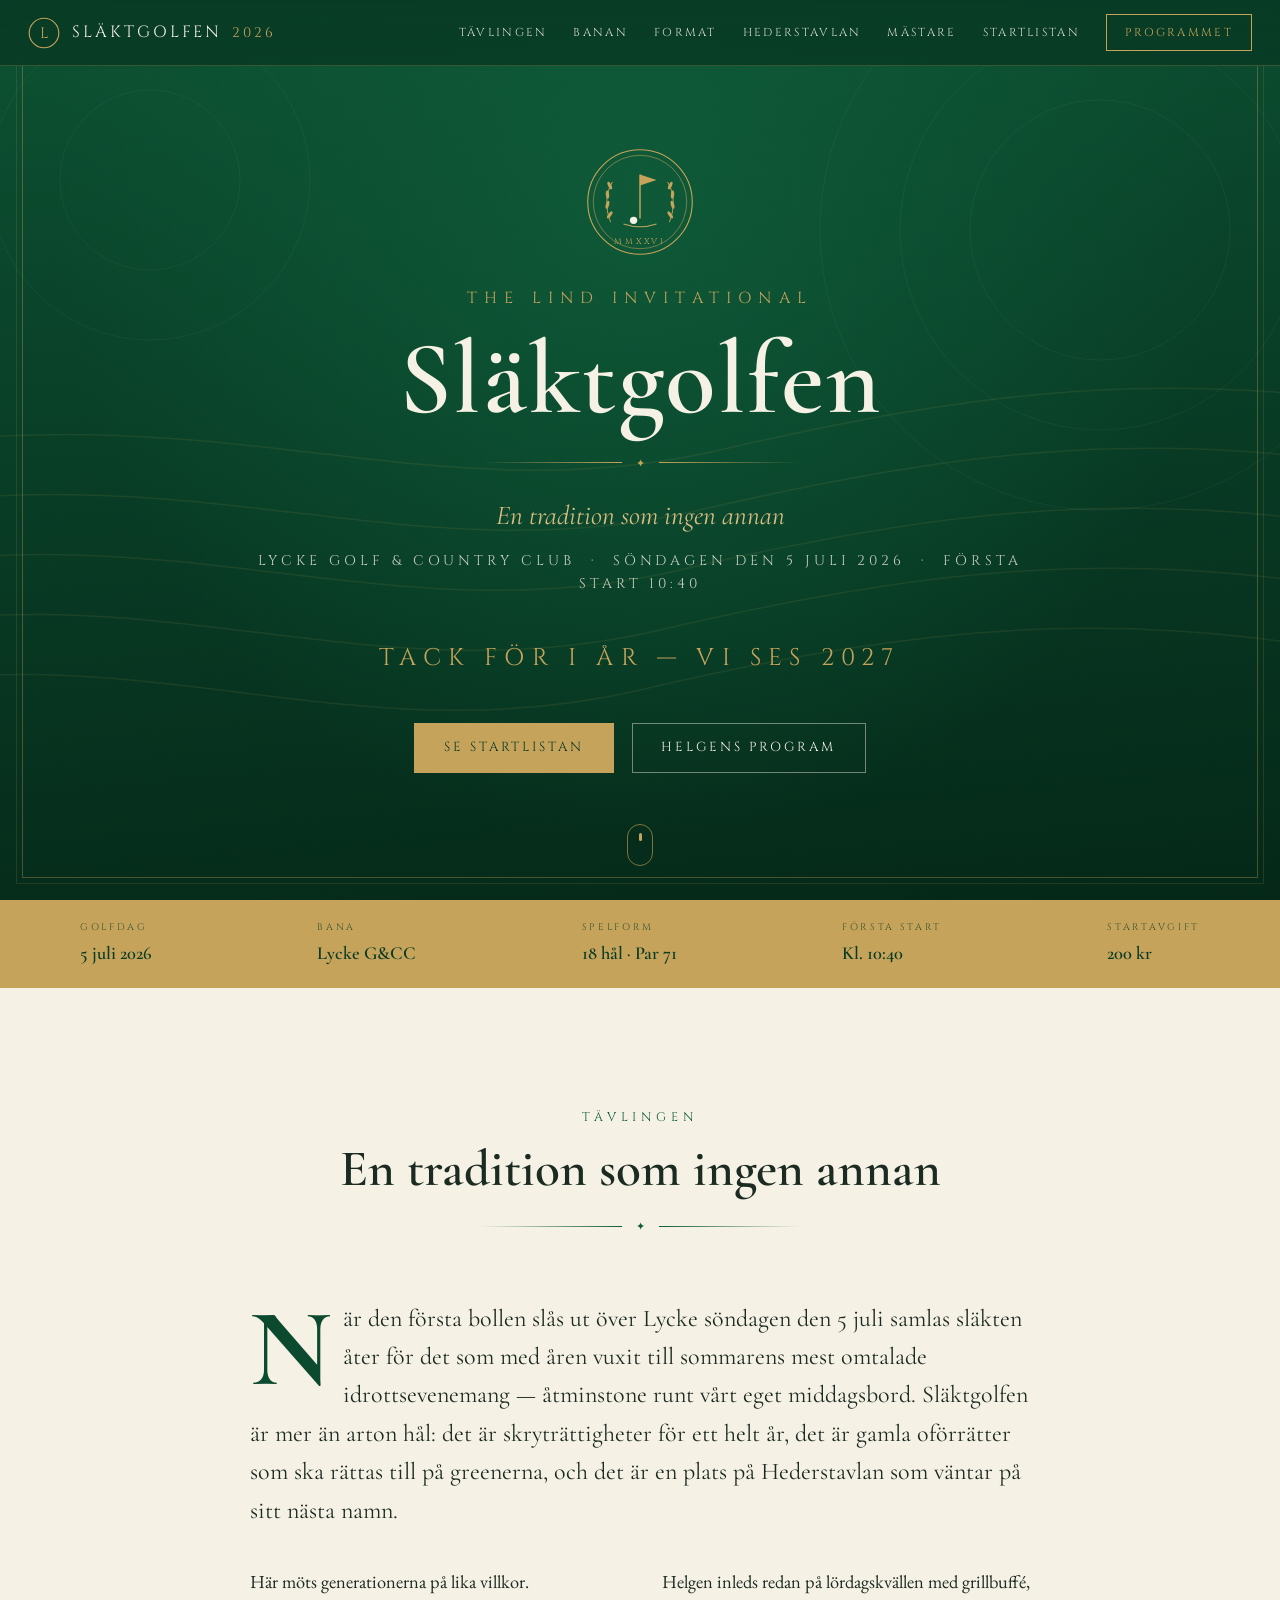
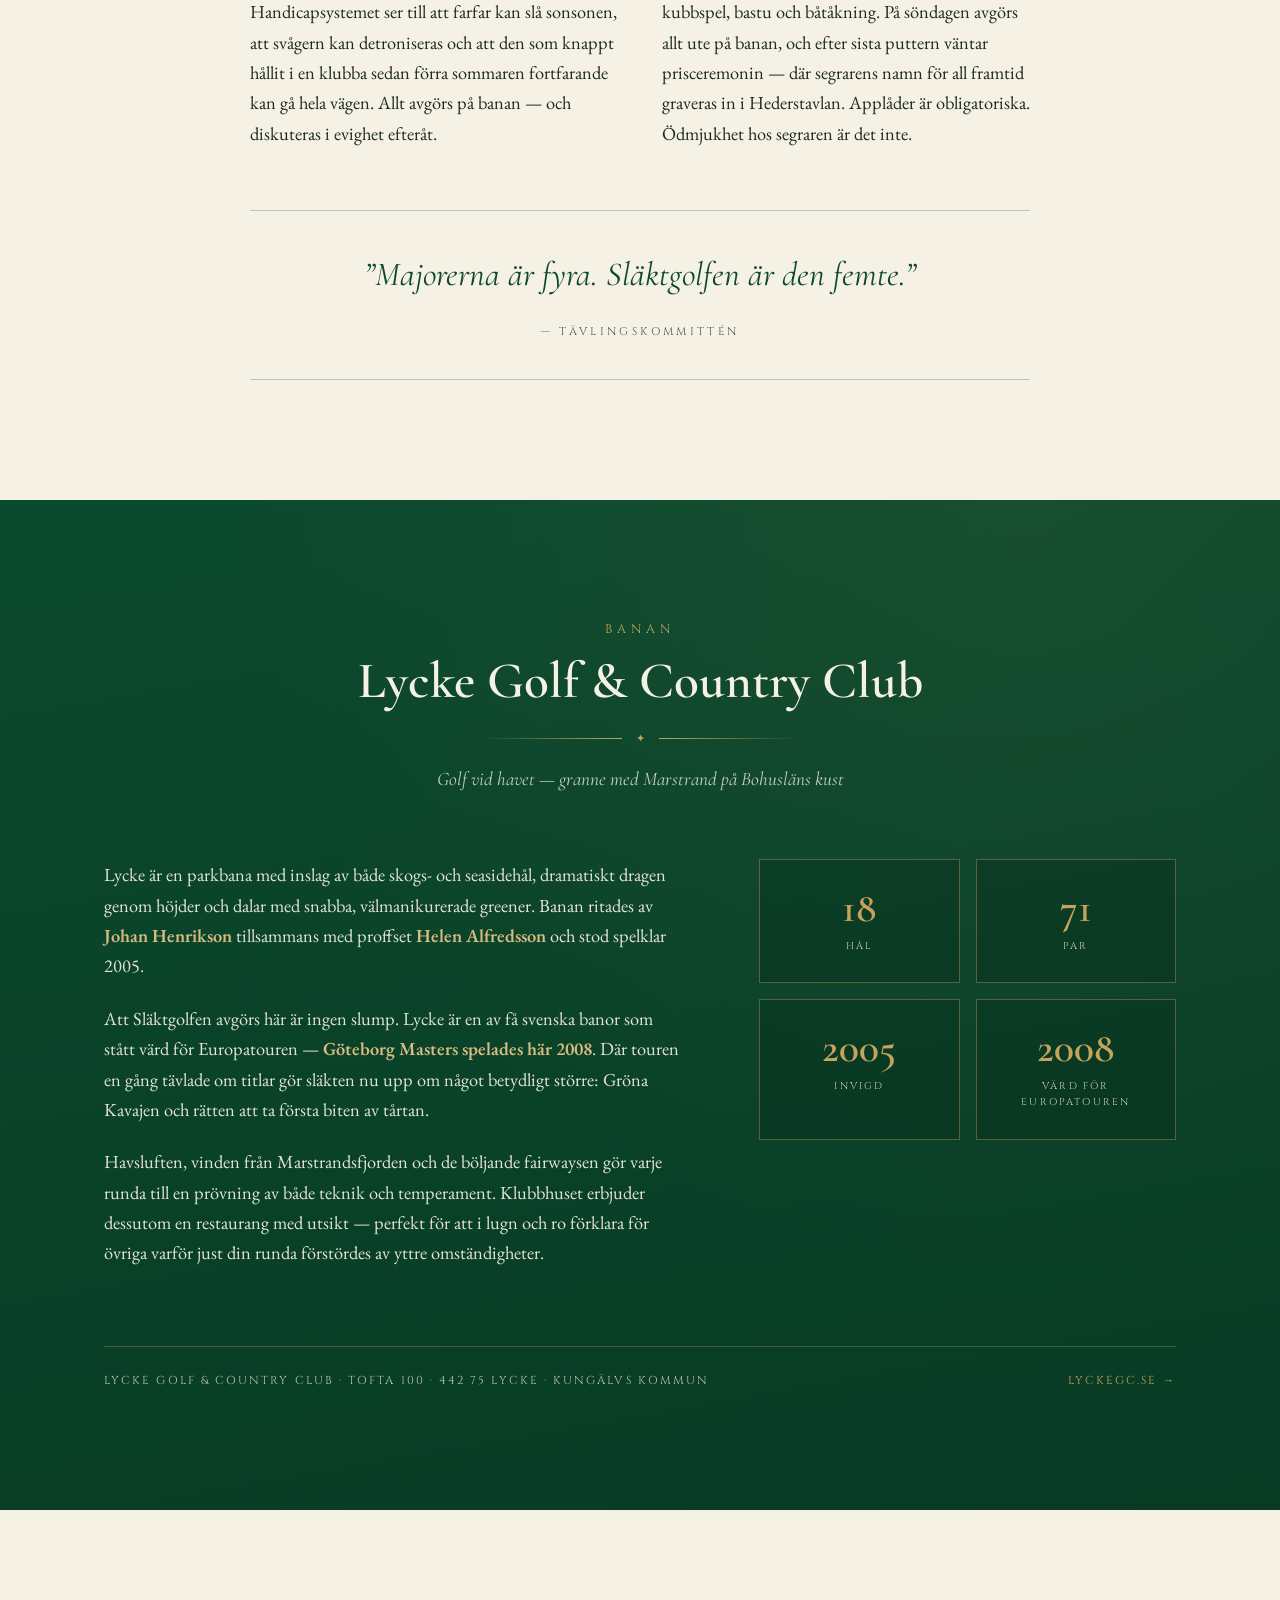
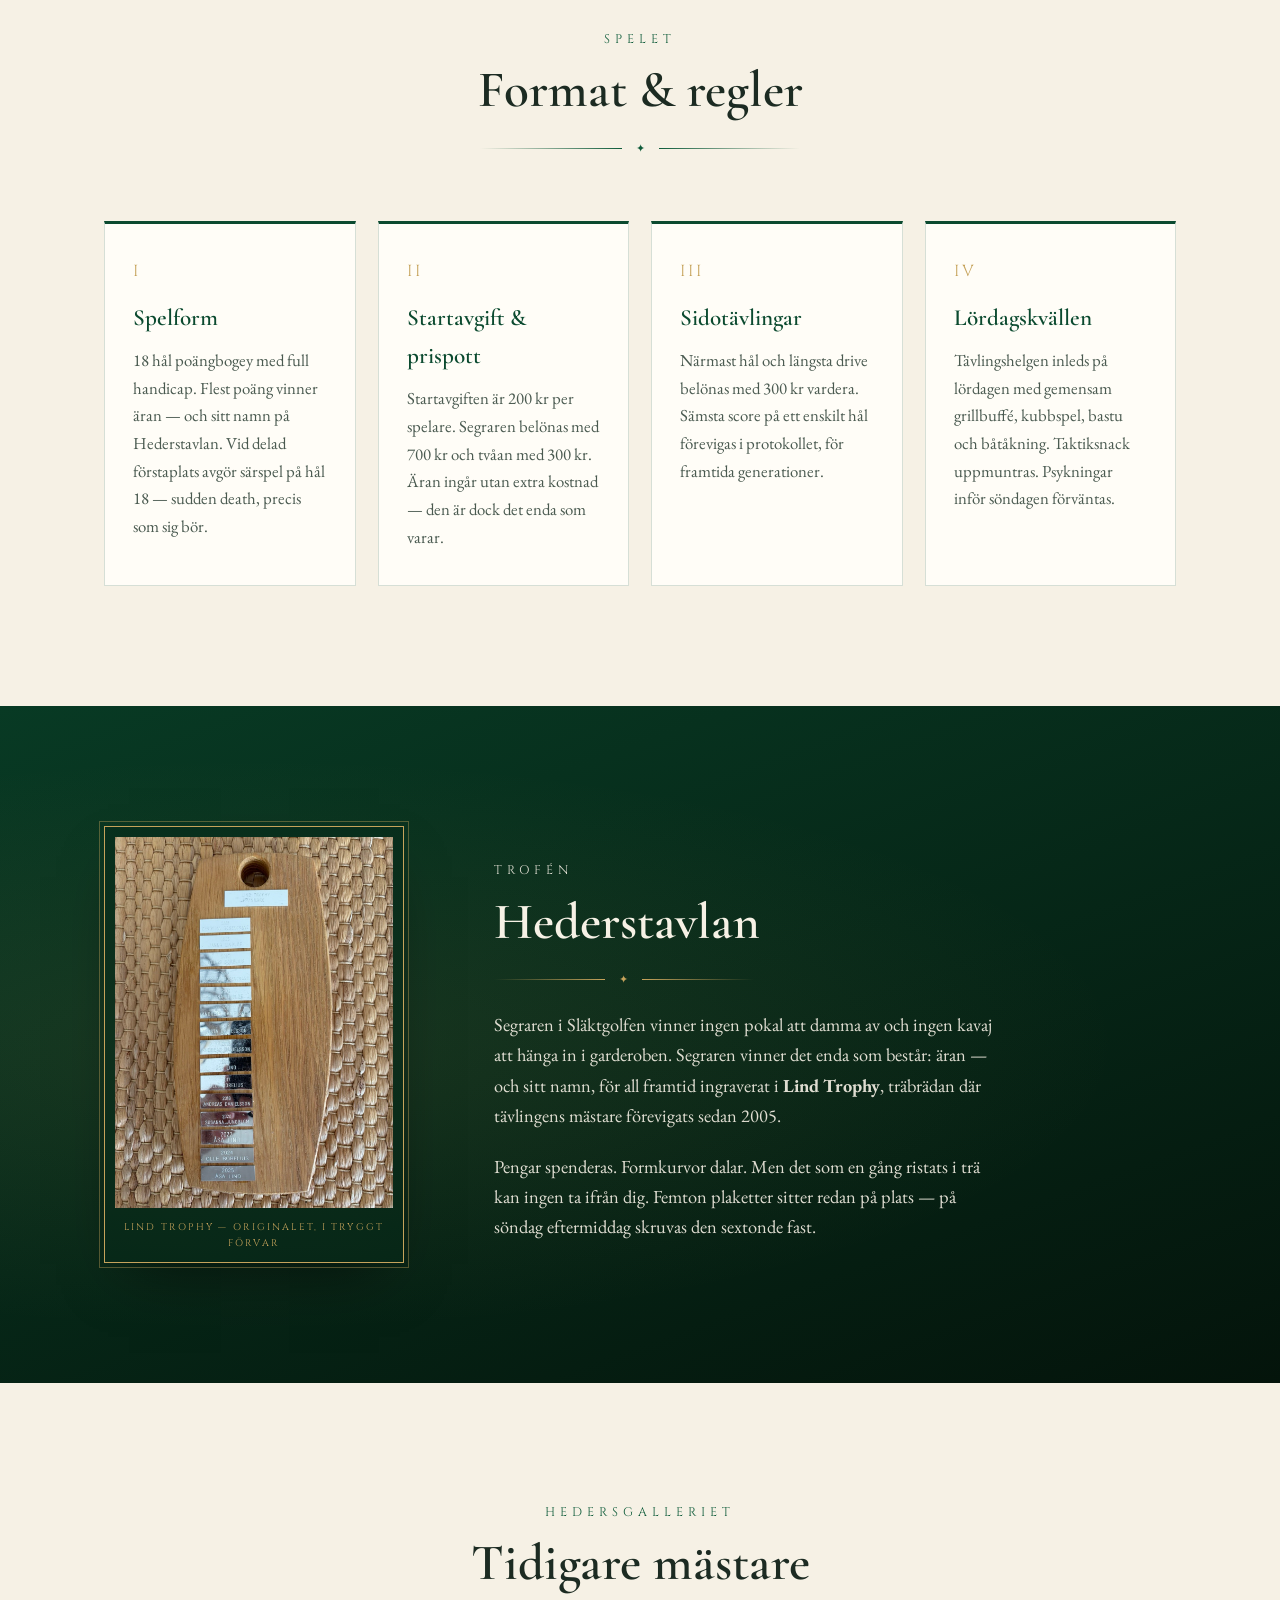
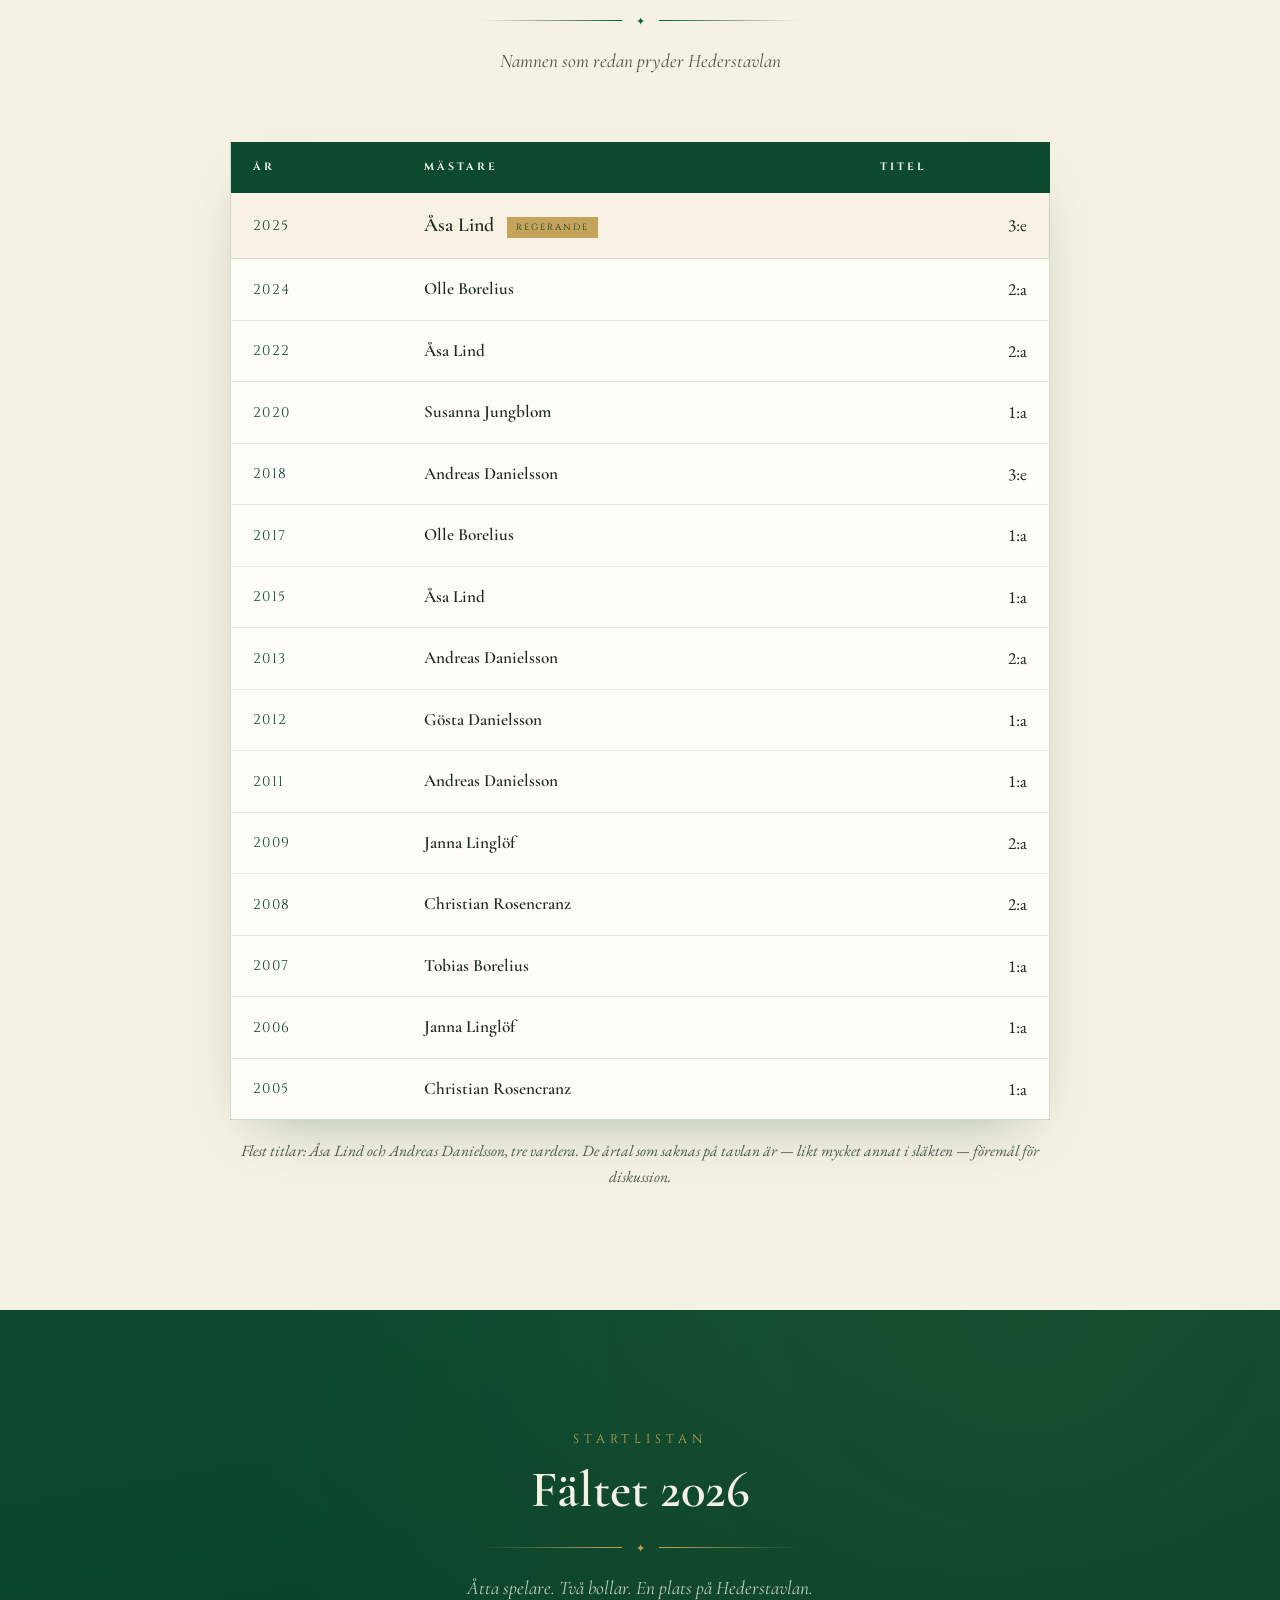
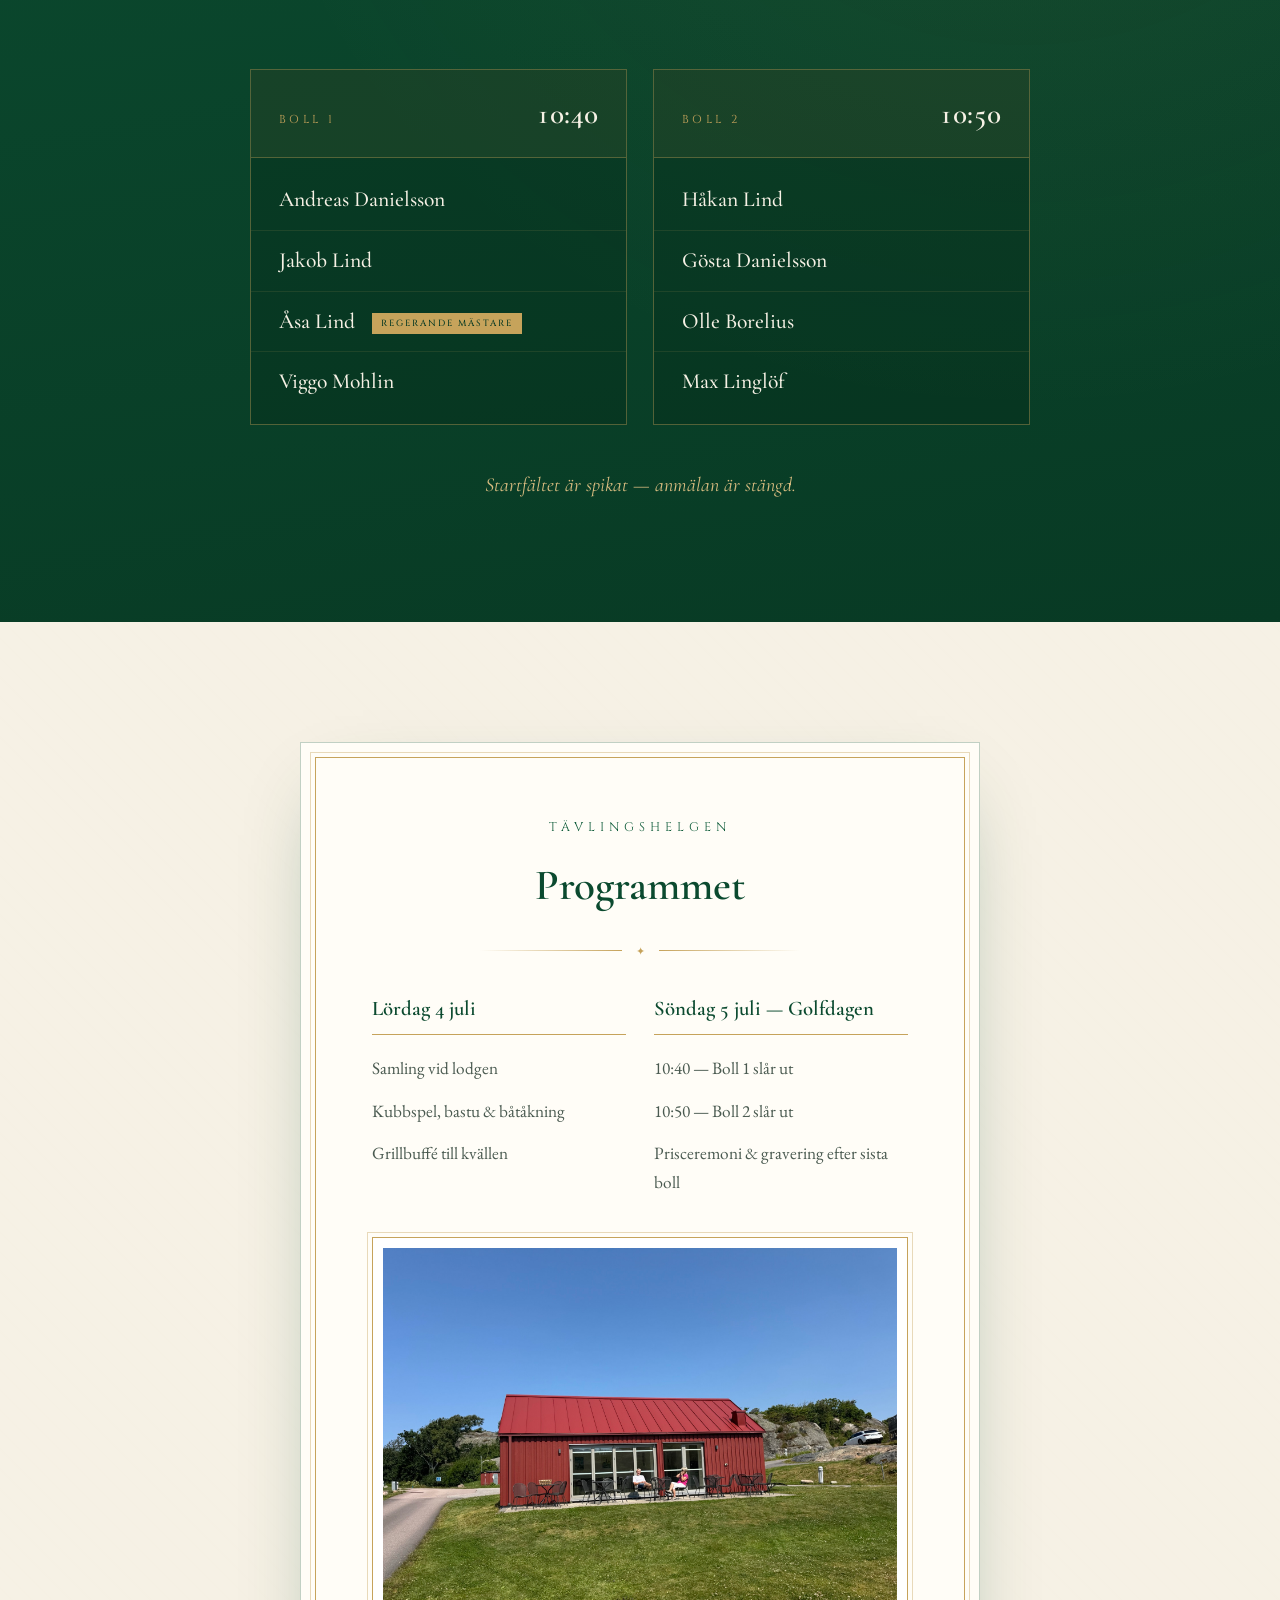
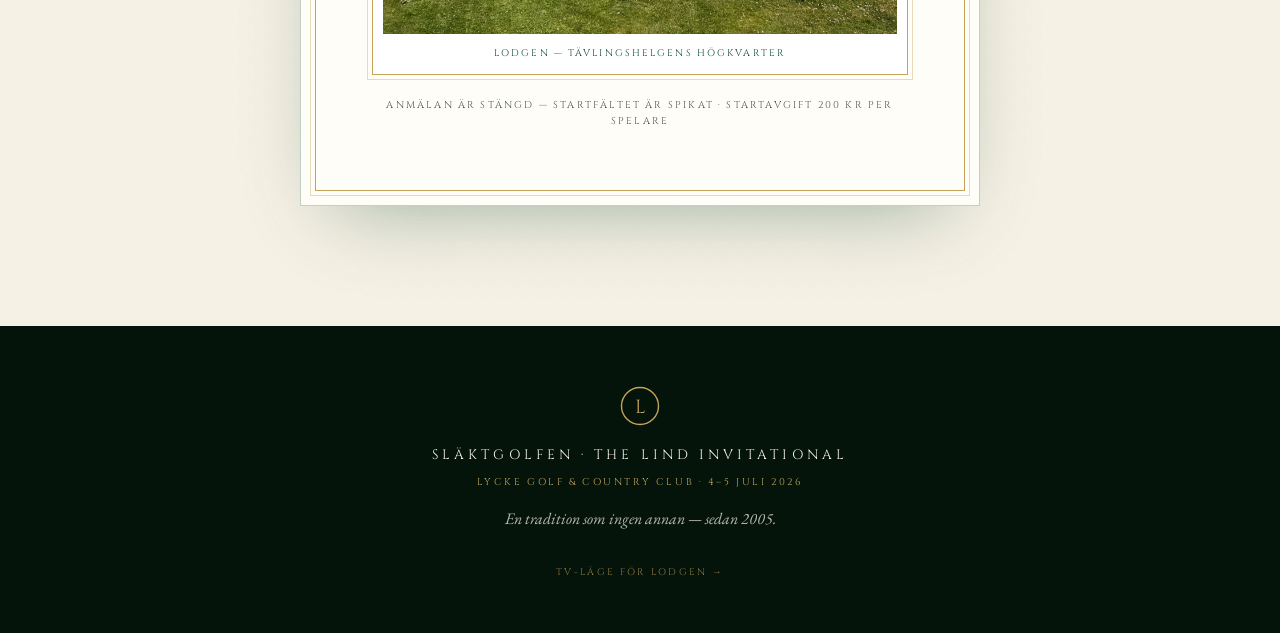
==== commit a7bc3087: "Riktig mästarhistorik från Lind Trophy 2005–2025, trofé- och lodgefoton, mästarslide på TV-sidan Co-" ====
--- a/index.html
+++ b/index.html
@@ -224,49 +224,18 @@
   <!-- ===== Hederstavlan ===== -->
   <section class="section section-jacket" id="kavajen">
     <div class="jacket-inner container">
-      <div class="jacket-art reveal" aria-hidden="true">
-        <svg viewBox="0 0 200 240" class="jacket-svg">
-          <defs>
-            <linearGradient id="wood" x1="0" y1="0" x2="1" y2="1">
-              <stop offset="0" stop-color="#5c4128"/>
-              <stop offset="0.5" stop-color="#4a3320"/>
-              <stop offset="1" stop-color="#3a2717"/>
-            </linearGradient>
-          </defs>
-          <!-- träbräda -->
-          <rect x="20" y="20" width="160" height="200" rx="8" fill="url(#wood)" stroke="#c6a35b" stroke-width="1.5"/>
-          <rect x="30" y="30" width="140" height="180" rx="4" fill="none" stroke="#c6a35b" stroke-width="0.8"/>
-          <!-- ådring -->
-          <g stroke="rgba(198,163,91,0.18)" stroke-width="1" fill="none">
-            <path d="M28,60 C70,55 130,66 172,58"/>
-            <path d="M28,130 C80,124 120,138 172,130"/>
-            <path d="M28,196 C70,190 130,200 172,194"/>
-          </g>
-          <!-- skruvar -->
-          <circle cx="34" cy="34" r="2.5" fill="#c6a35b"/>
-          <circle cx="166" cy="34" r="2.5" fill="#c6a35b"/>
-          <circle cx="34" cy="206" r="2.5" fill="#c6a35b"/>
-          <circle cx="166" cy="206" r="2.5" fill="#c6a35b"/>
-          <!-- rubrik -->
-          <text x="100" y="58" text-anchor="middle" font-size="11" letter-spacing="2" font-family="Cinzel, Georgia, serif" fill="#c6a35b">SLÄKTGOLFEN</text>
-          <path d="M60,68 L140,68" stroke="#c6a35b" stroke-width="0.8"/>
-          <!-- graverade namn -->
-          <g font-family="EB Garamond, Georgia, serif" font-size="9.5" fill="#d8bc80">
-            <text x="46" y="92">2021</text><text x="154" y="92" text-anchor="end">— · —</text>
-            <text x="46" y="112">2022</text><text x="154" y="112" text-anchor="end">— · —</text>
-            <text x="46" y="132">2023</text><text x="154" y="132" text-anchor="end">— · —</text>
-            <text x="46" y="152">2024</text><text x="154" y="152" text-anchor="end">— · —</text>
-            <text x="46" y="172">2025</text><text x="154" y="172" text-anchor="end">— · —</text>
-            <text x="46" y="192" fill="#c6a35b">2026</text><text x="154" y="192" text-anchor="end" fill="#c6a35b" font-style="italic">?</text>
-          </g>
-        </svg>
+      <div class="jacket-art reveal">
+        <figure class="trophy-figure">
+          <img src="img/lind-trophy.jpg" alt="Lind Trophy — träbrädan med samtliga mästares namn ingraverade" loading="lazy">
+          <figcaption>Lind Trophy — originalet, i tryggt förvar</figcaption>
+        </figure>
       </div>
       <div class="jacket-text">
         <p class="section-kicker section-kicker-gold reveal">Trofén</p>
         <h2 class="section-title reveal">Hederstavlan</h2>
         <div class="section-rule section-rule-gold reveal" aria-hidden="true"><span></span><i>✦</i><span></span></div>
-        <p class="reveal">Segraren i Släktgolfen vinner ingen pokal att damma av och ingen kavaj att hänga in i garderoben. Segraren vinner det enda som består: äran — och sitt namn, för all framtid ingraverat i Hederstavlan, den träbräda där tävlingens mästare förevigas årtal för årtal.</p>
-        <p class="reveal">Pengar spenderas. Formkurvor dalar. Men det som en gång ristats i trä kan ingen ta ifrån dig. Raden för 2026 står ännu tom — på söndag eftermiddag har den fått ett namn.</p>
+        <p class="reveal">Segraren i Släktgolfen vinner ingen pokal att damma av och ingen kavaj att hänga in i garderoben. Segraren vinner det enda som består: äran — och sitt namn, för all framtid ingraverat i <strong>Lind Trophy</strong>, träbrädan där tävlingens mästare förevigats sedan 2005.</p>
+        <p class="reveal">Pengar spenderas. Formkurvor dalar. Men det som en gång ristats i trä kan ingen ta ifrån dig. Femton plaketter sitter redan på plats — på söndag eftermiddag skruvas den sextonde fast.</p>
       </div>
     </div>
   </section>
@@ -283,20 +252,29 @@
       <div class="champions reveal">
         <table class="champions-table">
           <thead>
-            <tr><th>År</th><th>Mästare</th><th>Bana</th><th class="th-right">Resultat</th></tr>
+            <tr><th>År</th><th>Mästare</th><th class="th-right">Titel</th></tr>
           </thead>
           <tbody>
-            <!-- PLATSHÅLLARE: byt ut namn, banor och resultat mot era riktiga -->
             <tr class="champ-reigning">
-              <td>2025</td><td><span class="champ-name">Förnamn Efternamn</span> <span class="champ-badge">Regerande</span></td><td>Lycke G&amp;CC</td><td class="td-right">38 p</td>
+              <td>2025</td><td><span class="champ-name">Åsa Lind</span> <span class="champ-badge">Regerande</span></td><td class="td-right">3:e</td>
             </tr>
-            <tr><td>2024</td><td class="champ-name">Förnamn Efternamn</td><td>Lycke G&amp;CC</td><td class="td-right">35 p</td></tr>
-            <tr><td>2023</td><td class="champ-name">Förnamn Efternamn</td><td>Lycke G&amp;CC</td><td class="td-right">36 p</td></tr>
-            <tr><td>2022</td><td class="champ-name">Förnamn Efternamn</td><td>Lycke G&amp;CC</td><td class="td-right">33 p</td></tr>
-            <tr><td>2021</td><td class="champ-name">Förnamn Efternamn</td><td>Lycke G&amp;CC</td><td class="td-right">34 p</td></tr>
+            <tr><td>2024</td><td class="champ-name">Olle Borelius</td><td class="td-right">2:a</td></tr>
+            <tr><td>2022</td><td class="champ-name">Åsa Lind</td><td class="td-right">2:a</td></tr>
+            <tr><td>2020</td><td class="champ-name">Susanna Jungblom</td><td class="td-right">1:a</td></tr>
+            <tr><td>2018</td><td class="champ-name">Andreas Danielsson</td><td class="td-right">3:e</td></tr>
+            <tr><td>2017</td><td class="champ-name">Olle Borelius</td><td class="td-right">1:a</td></tr>
+            <tr><td>2015</td><td class="champ-name">Åsa Lind</td><td class="td-right">1:a</td></tr>
+            <tr><td>2013</td><td class="champ-name">Andreas Danielsson</td><td class="td-right">2:a</td></tr>
+            <tr><td>2012</td><td class="champ-name">Gösta Danielsson</td><td class="td-right">1:a</td></tr>
+            <tr><td>2011</td><td class="champ-name">Andreas Danielsson</td><td class="td-right">1:a</td></tr>
+            <tr><td>2009</td><td class="champ-name">Janna Linglöf</td><td class="td-right">2:a</td></tr>
+            <tr><td>2008</td><td class="champ-name">Christian Rosencranz</td><td class="td-right">2:a</td></tr>
+            <tr><td>2007</td><td class="champ-name">Tobias Borelius</td><td class="td-right">1:a</td></tr>
+            <tr><td>2006</td><td class="champ-name">Janna Linglöf</td><td class="td-right">1:a</td></tr>
+            <tr><td>2005</td><td class="champ-name">Christian Rosencranz</td><td class="td-right">1:a</td></tr>
           </tbody>
         </table>
-        <p class="champions-note">Fullständig statistik och samtliga protokoll förvaras hos tävlingskommittén.</p>
+        <p class="champions-note">Flest titlar: Åsa Lind och Andreas Danielsson, tre vardera. De årtal som saknas på tavlan är — likt mycket annat i släkten — föremål för diskussion.</p>
       </div>
     </div>
   </section>
@@ -319,7 +297,7 @@
           <ul class="tee-list">
             <li>Andreas Danielsson</li>
             <li>Jakob Lind</li>
-            <li>Åsa Lind</li>
+            <li>Åsa Lind <span class="champ-badge">Regerande mästare</span></li>
             <li>Viggo Mohlin</li>
           </ul>
         </article>
@@ -366,6 +344,10 @@
               </ul>
             </div>
           </div>
+          <figure class="lodge-figure">
+            <img src="img/lodgen.jpg" alt="Lodgen — röd träbyggnad med uteservering i bohuslänskt landskap" loading="lazy">
+            <figcaption>Lodgen — tävlingshelgens högkvarter</figcaption>
+          </figure>
           <p class="invite-fine">Anmälan är stängd — startfältet är spikat · Startavgift 200 kr per spelare</p>
         </div>
       </div>
@@ -380,7 +362,7 @@
       </div>
       <p class="footer-title">Släktgolfen · The Lind Invitational</p>
       <p class="footer-meta">Lycke Golf &amp; Country Club · 4–5 juli 2026</p>
-      <p class="footer-line">En tradition som ingen annan — sedan urminnes tider, ungefär.</p>
+      <p class="footer-line">En tradition som ingen annan — sedan 2005.</p>
       <p class="footer-tv"><a href="tv.html">TV-läge för lodgen&nbsp;→</a></p>
     </div>
   </footer>
--- a/styles.css
+++ b/styles.css
@@ -557,6 +557,36 @@
   align-items: center;
 }
 .jacket-svg { width: 100%; max-width: 260px; margin: 0 auto; filter: drop-shadow(0 20px 40px rgba(0,0,0,0.45)); }
+.trophy-figure {
+  max-width: 300px;
+  margin: 0 auto;
+  padding: 10px;
+  border: 1px solid var(--gold);
+  outline: 1px solid rgba(198, 163, 91, 0.4);
+  outline-offset: 4px;
+  background: rgba(5, 40, 24, 0.5);
+  box-shadow: 0 26px 60px -25px rgba(0, 0, 0, 0.6);
+}
+.trophy-figure img { width: 100%; }
+.trophy-figure figcaption, .lodge-figure figcaption {
+  padding-top: 12px;
+  font-family: var(--font-caps);
+  font-size: 0.6rem;
+  letter-spacing: 0.22em;
+  text-transform: uppercase;
+  text-align: center;
+  color: var(--gold);
+}
+.lodge-figure {
+  margin: 34px auto 6px;
+  padding: 10px 10px 4px;
+  border: 1px solid var(--gold);
+  outline: 1px solid rgba(198, 163, 91, 0.4);
+  outline-offset: 4px;
+  background: #fff;
+}
+.lodge-figure img { width: 100%; }
+.lodge-figure figcaption { color: var(--green-deep); padding-bottom: 8px; }
 .jacket-text .section-title { margin-bottom: 0; }
 .jacket-text .section-rule { margin-left: 0; justify-content: flex-start; max-width: 260px; }
 .jacket-text p { margin-top: 1.1em; color: rgba(246, 241, 229, 0.9); max-width: 56ch; }
@@ -664,6 +694,7 @@
   border-bottom: 1px solid rgba(198, 163, 91, 0.12);
 }
 .tee-list li:last-child { border-bottom: none; }
+.tee-list .champ-badge { margin-left: 12px; }
 .field-note {
   margin-top: 44px;
   text-align: center;
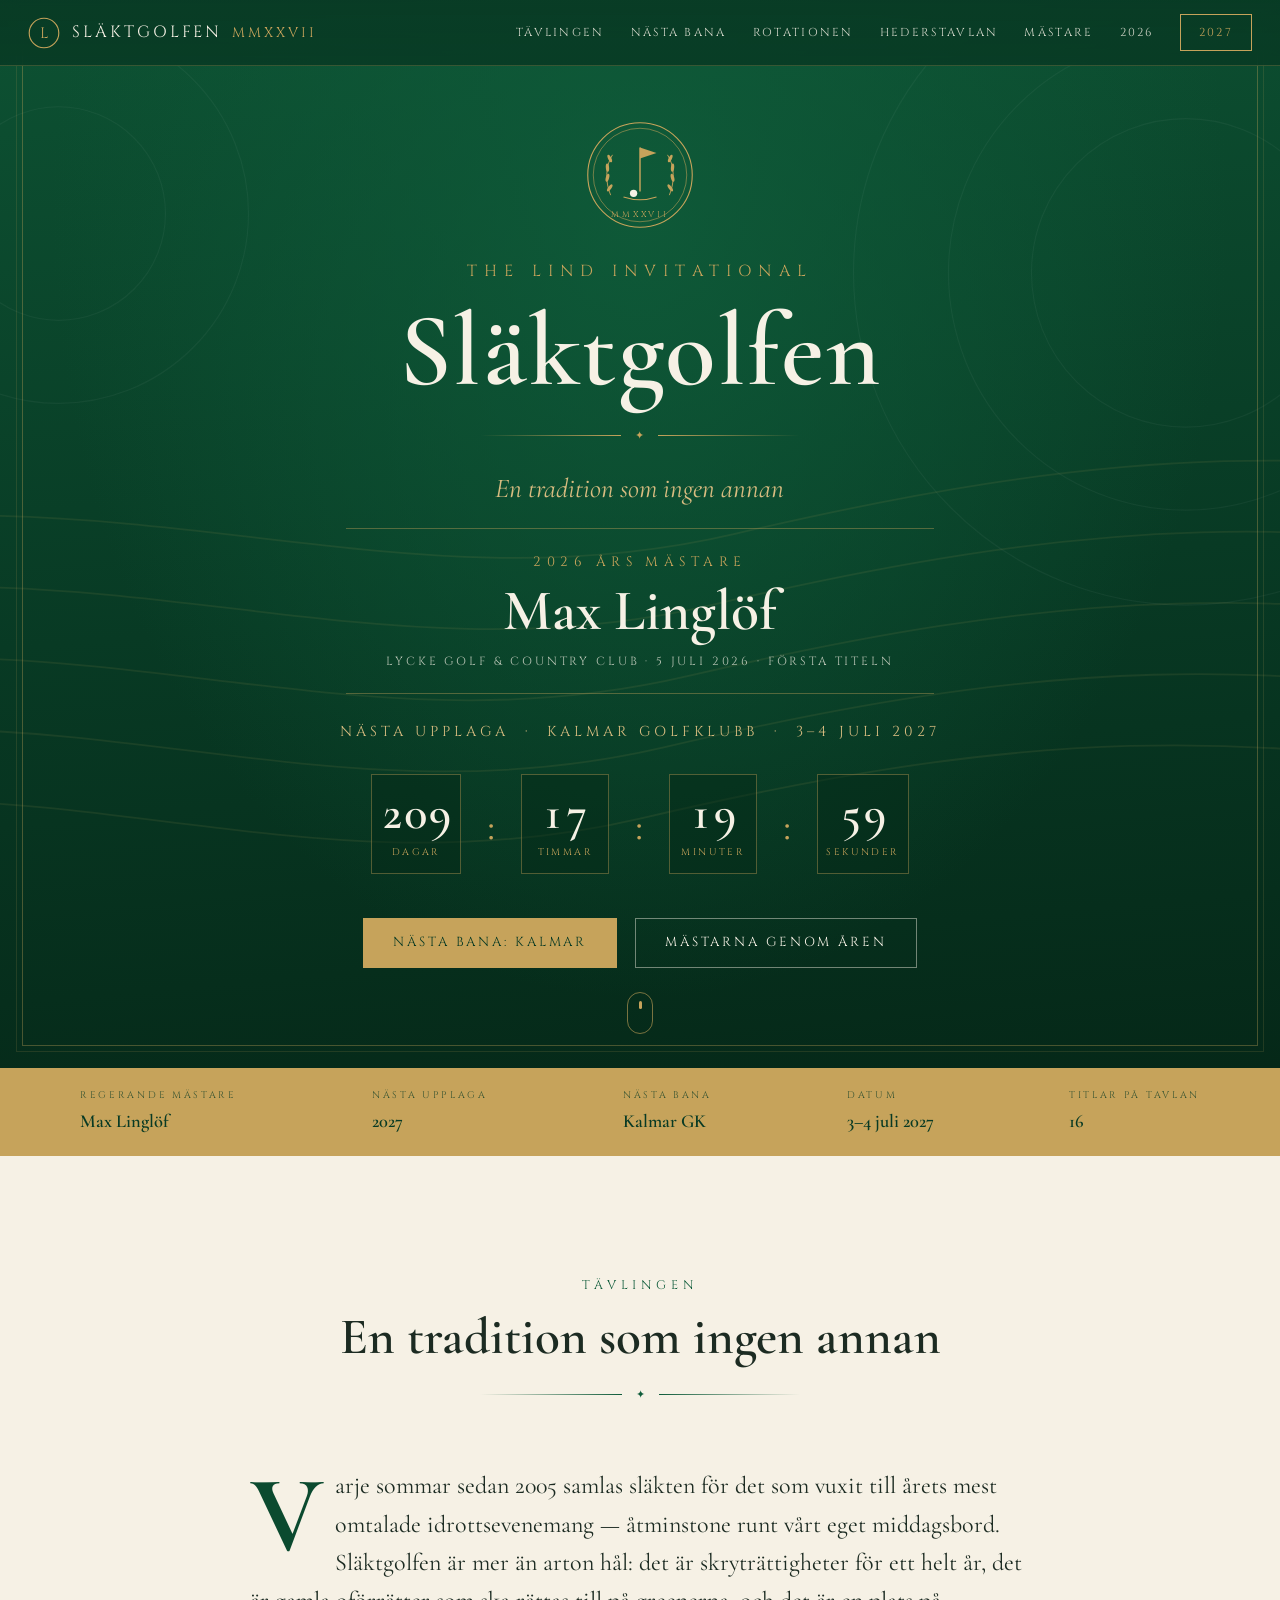
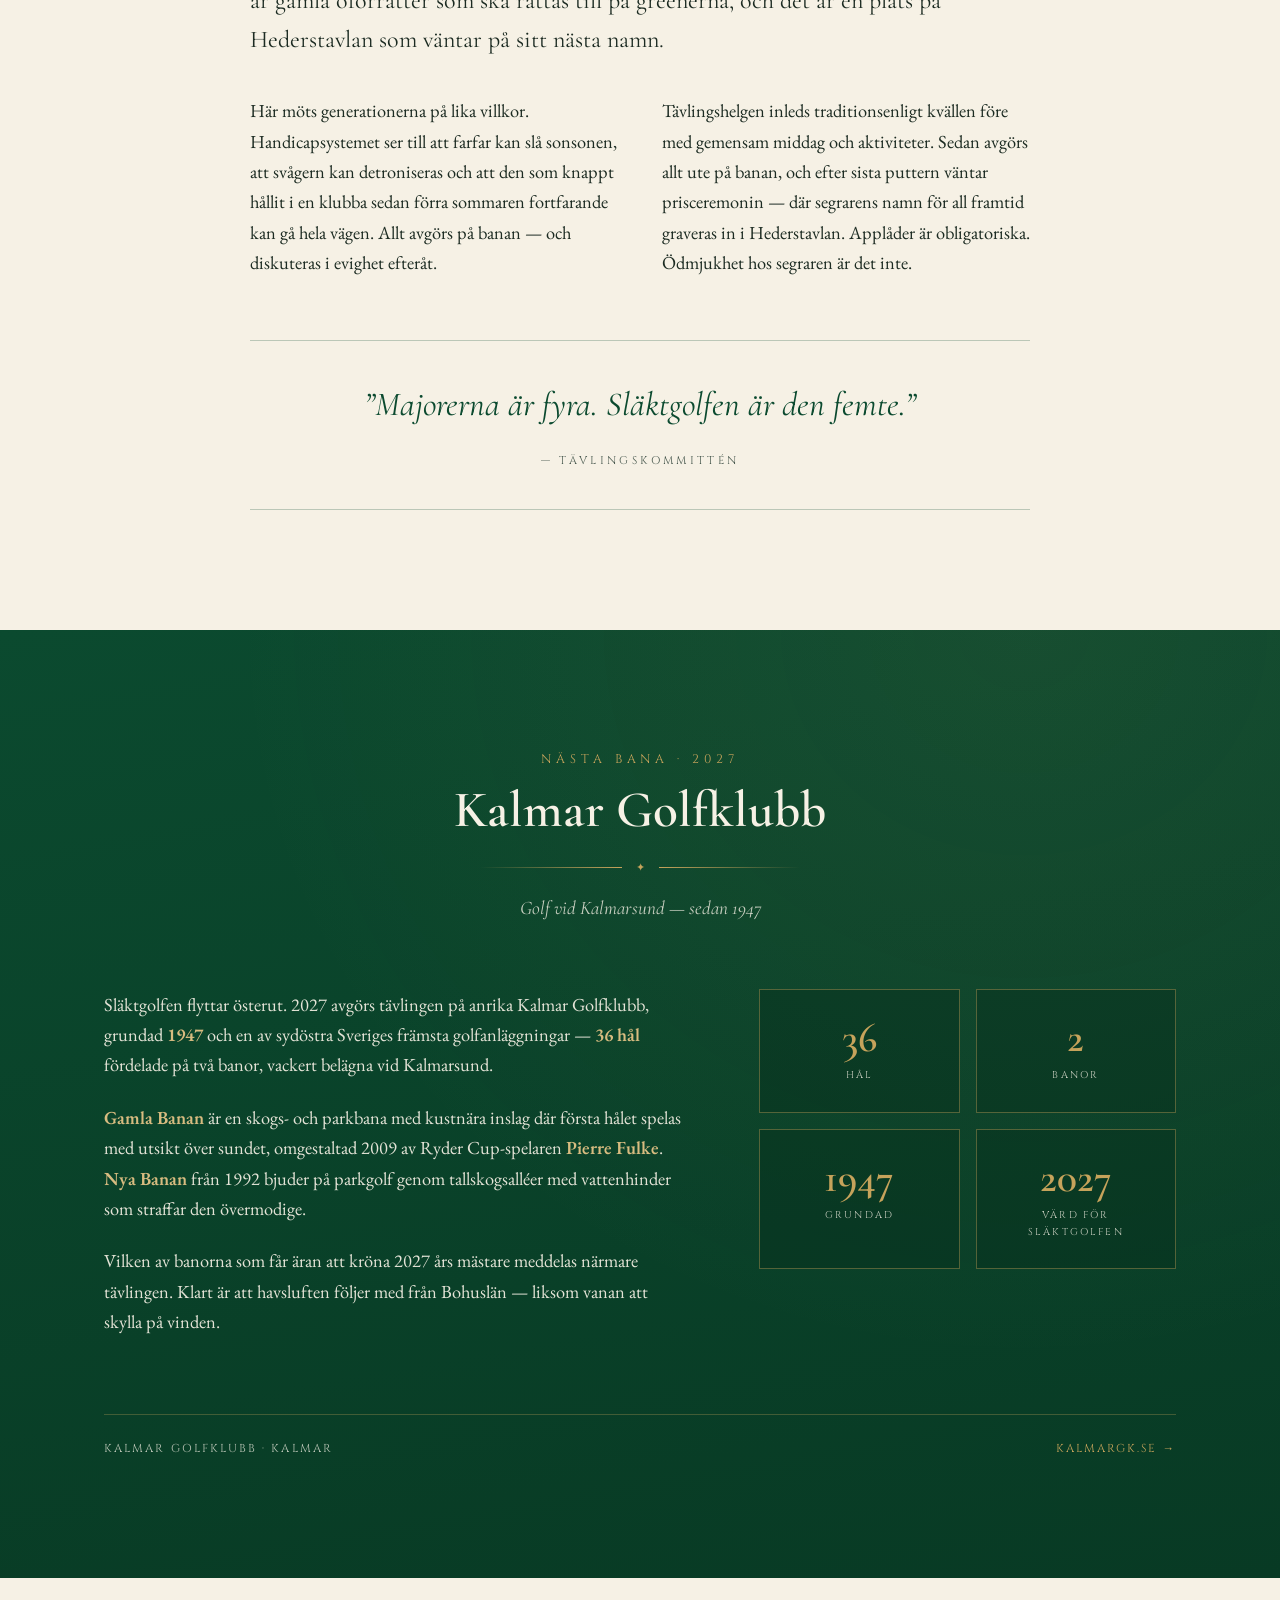
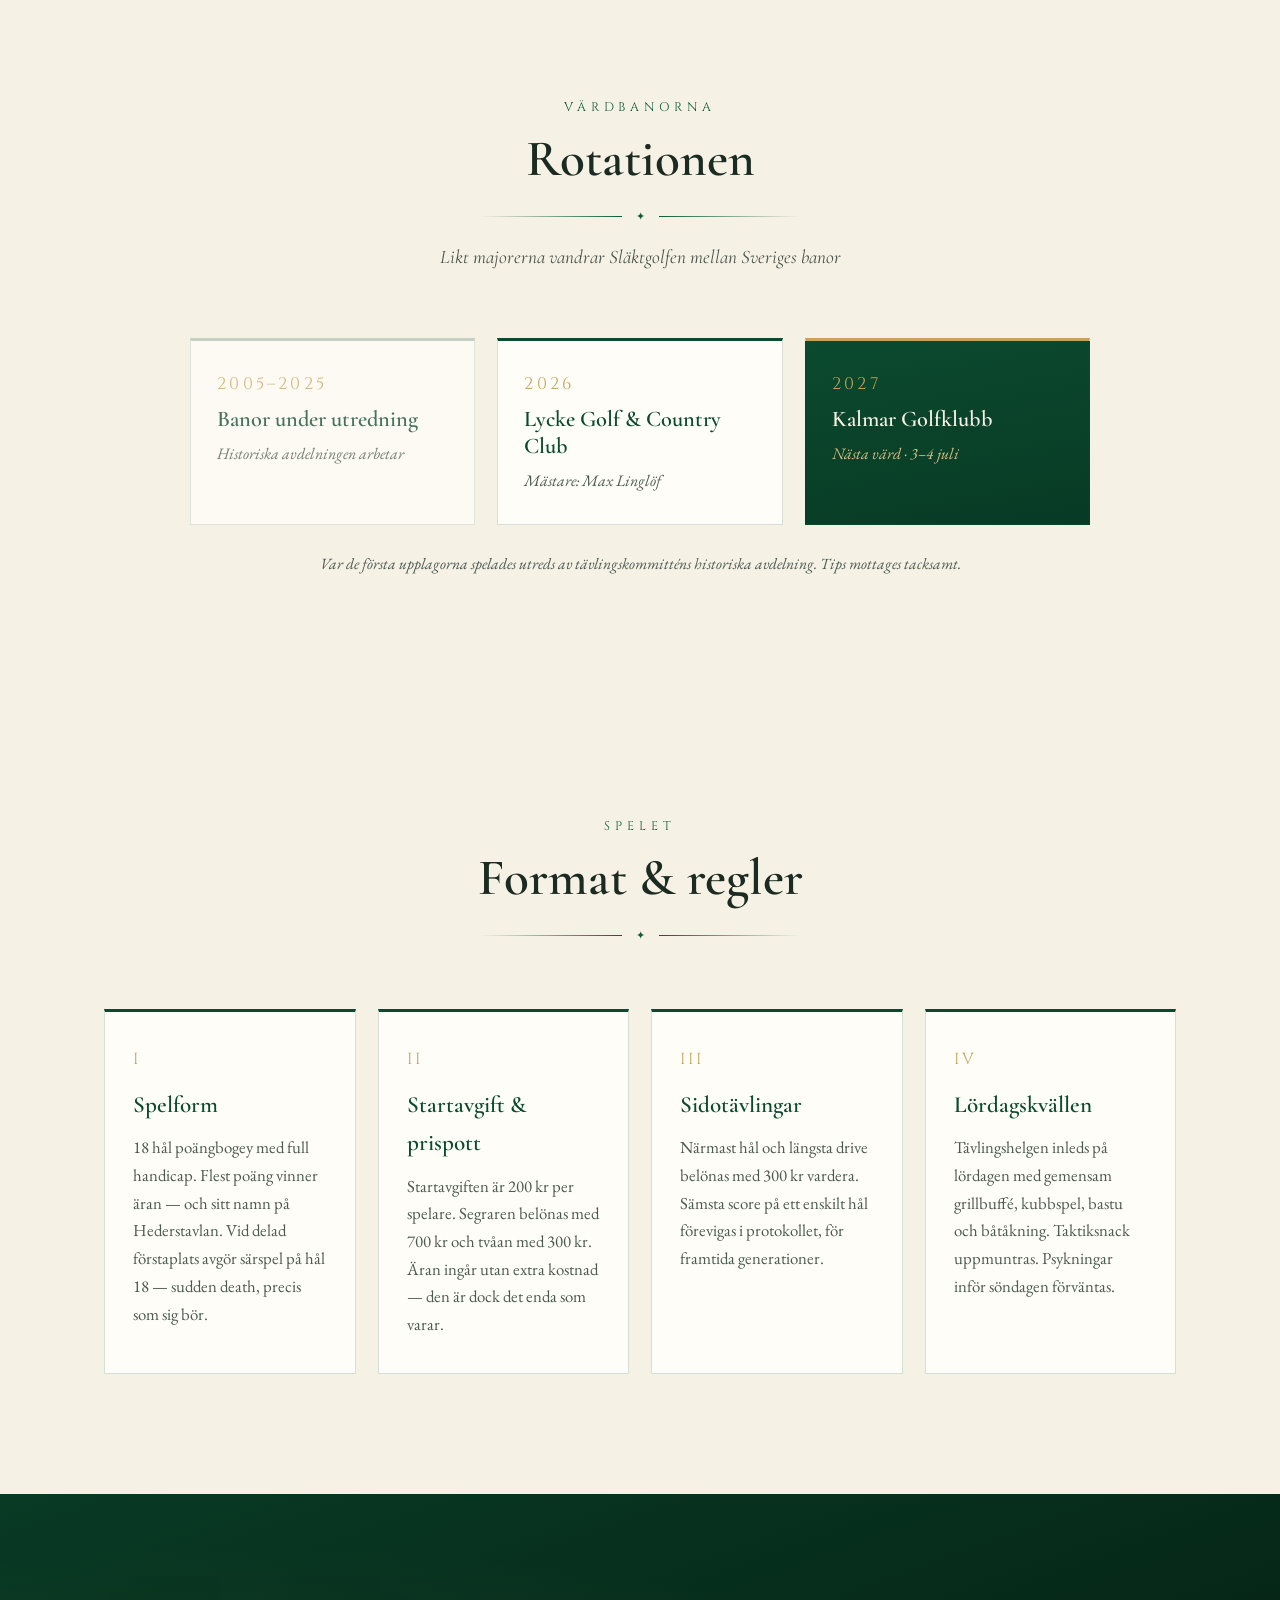
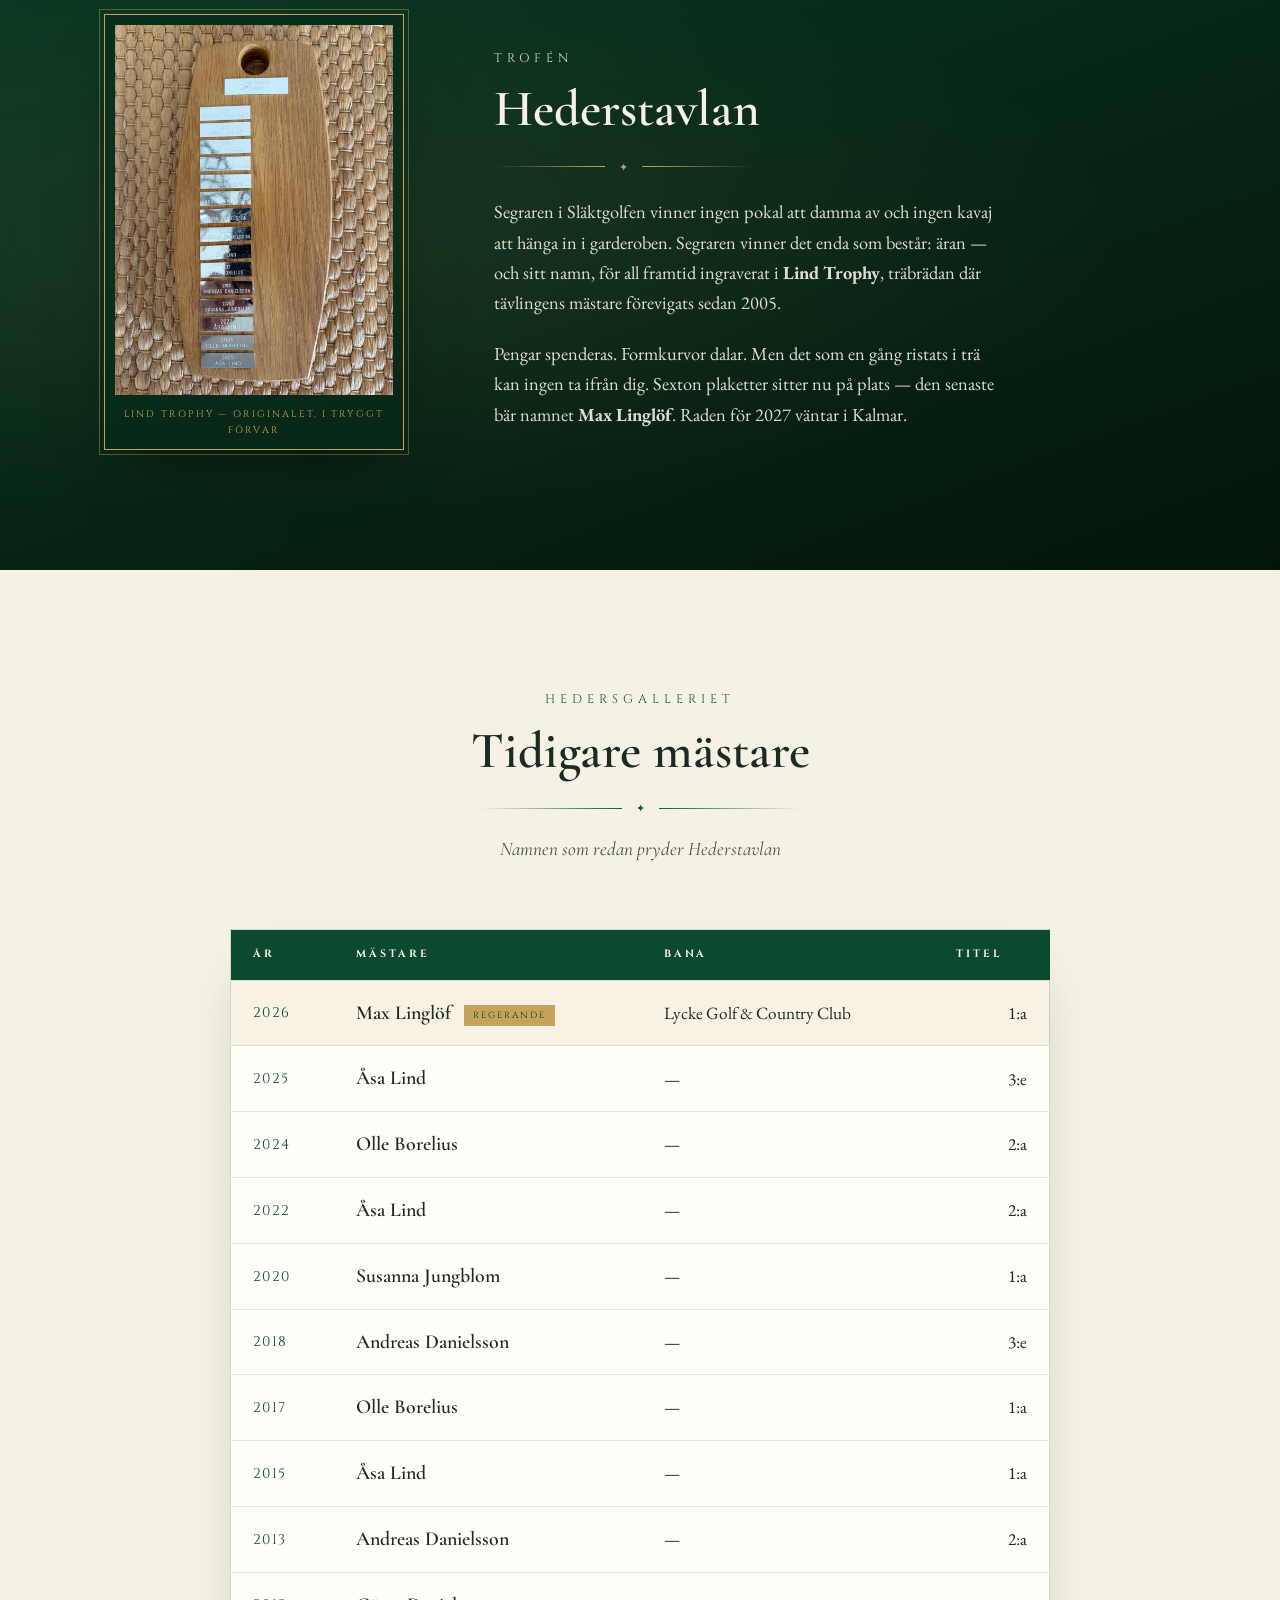
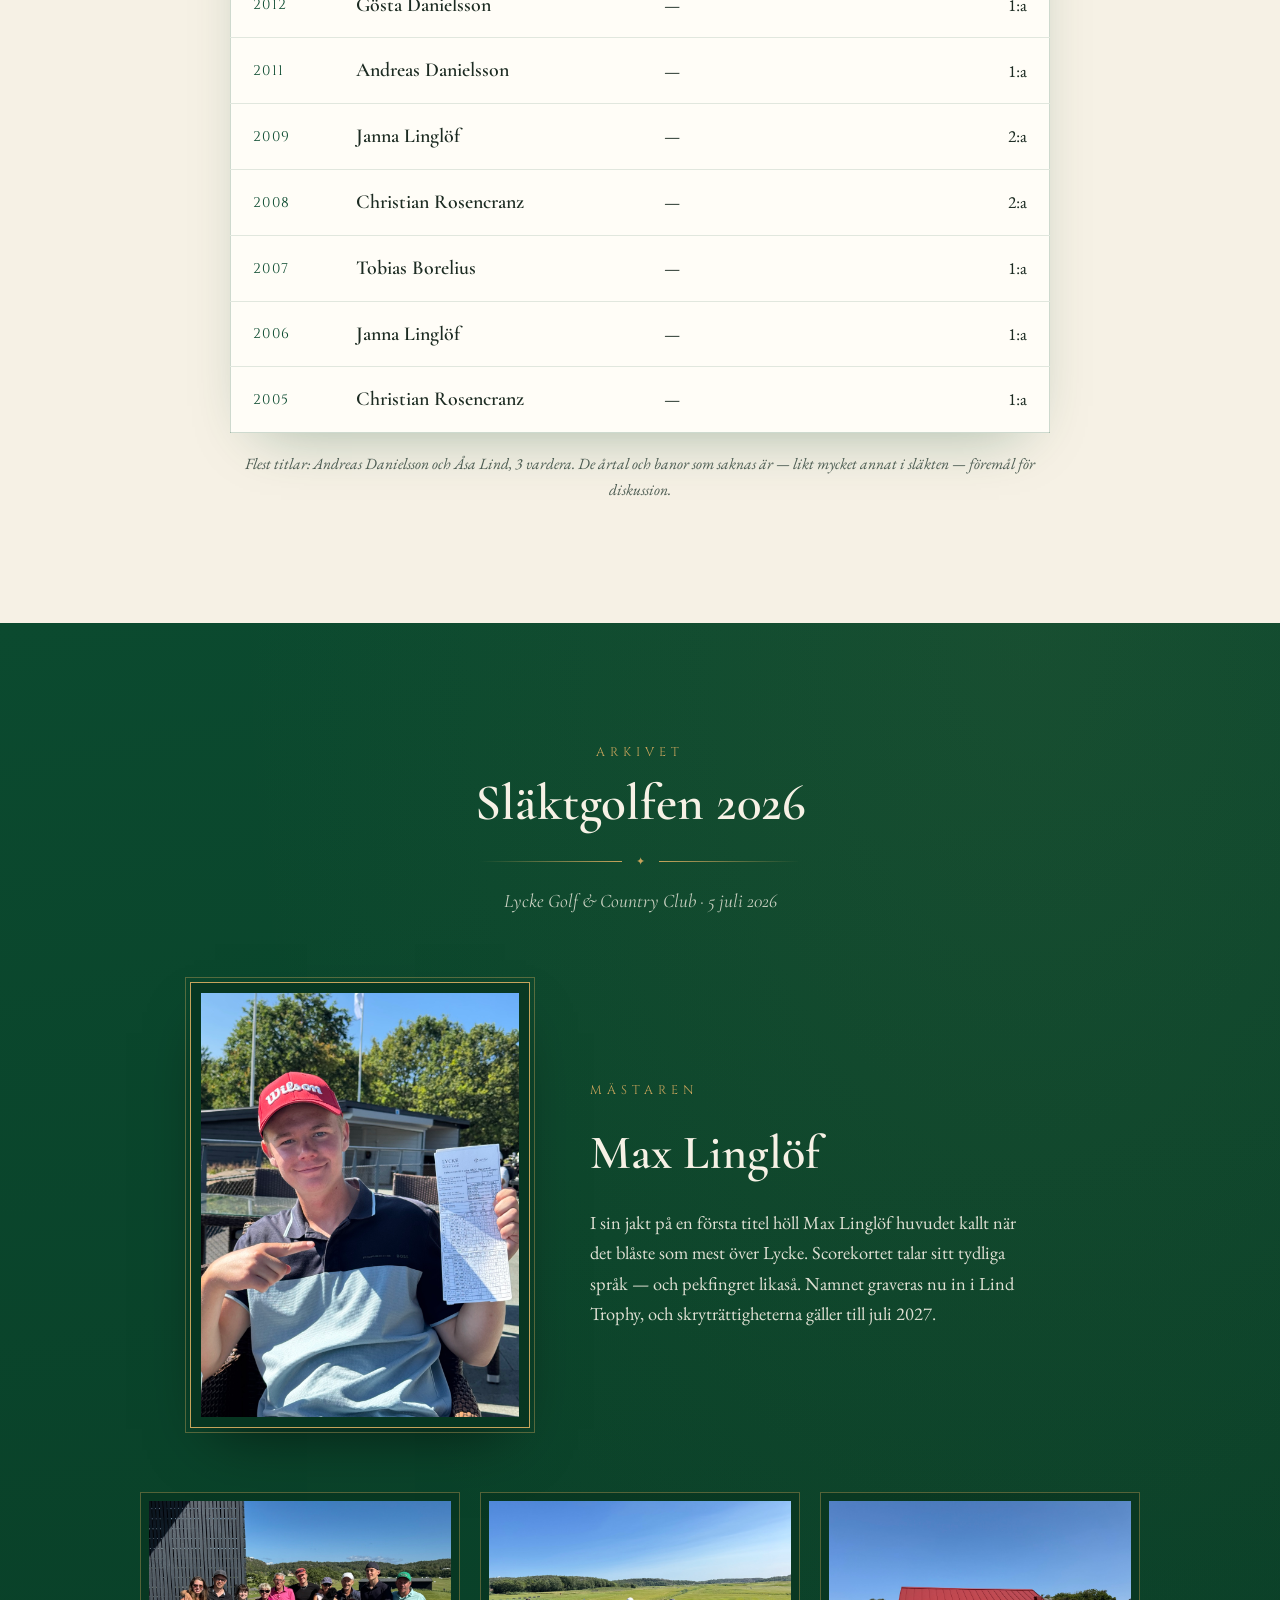
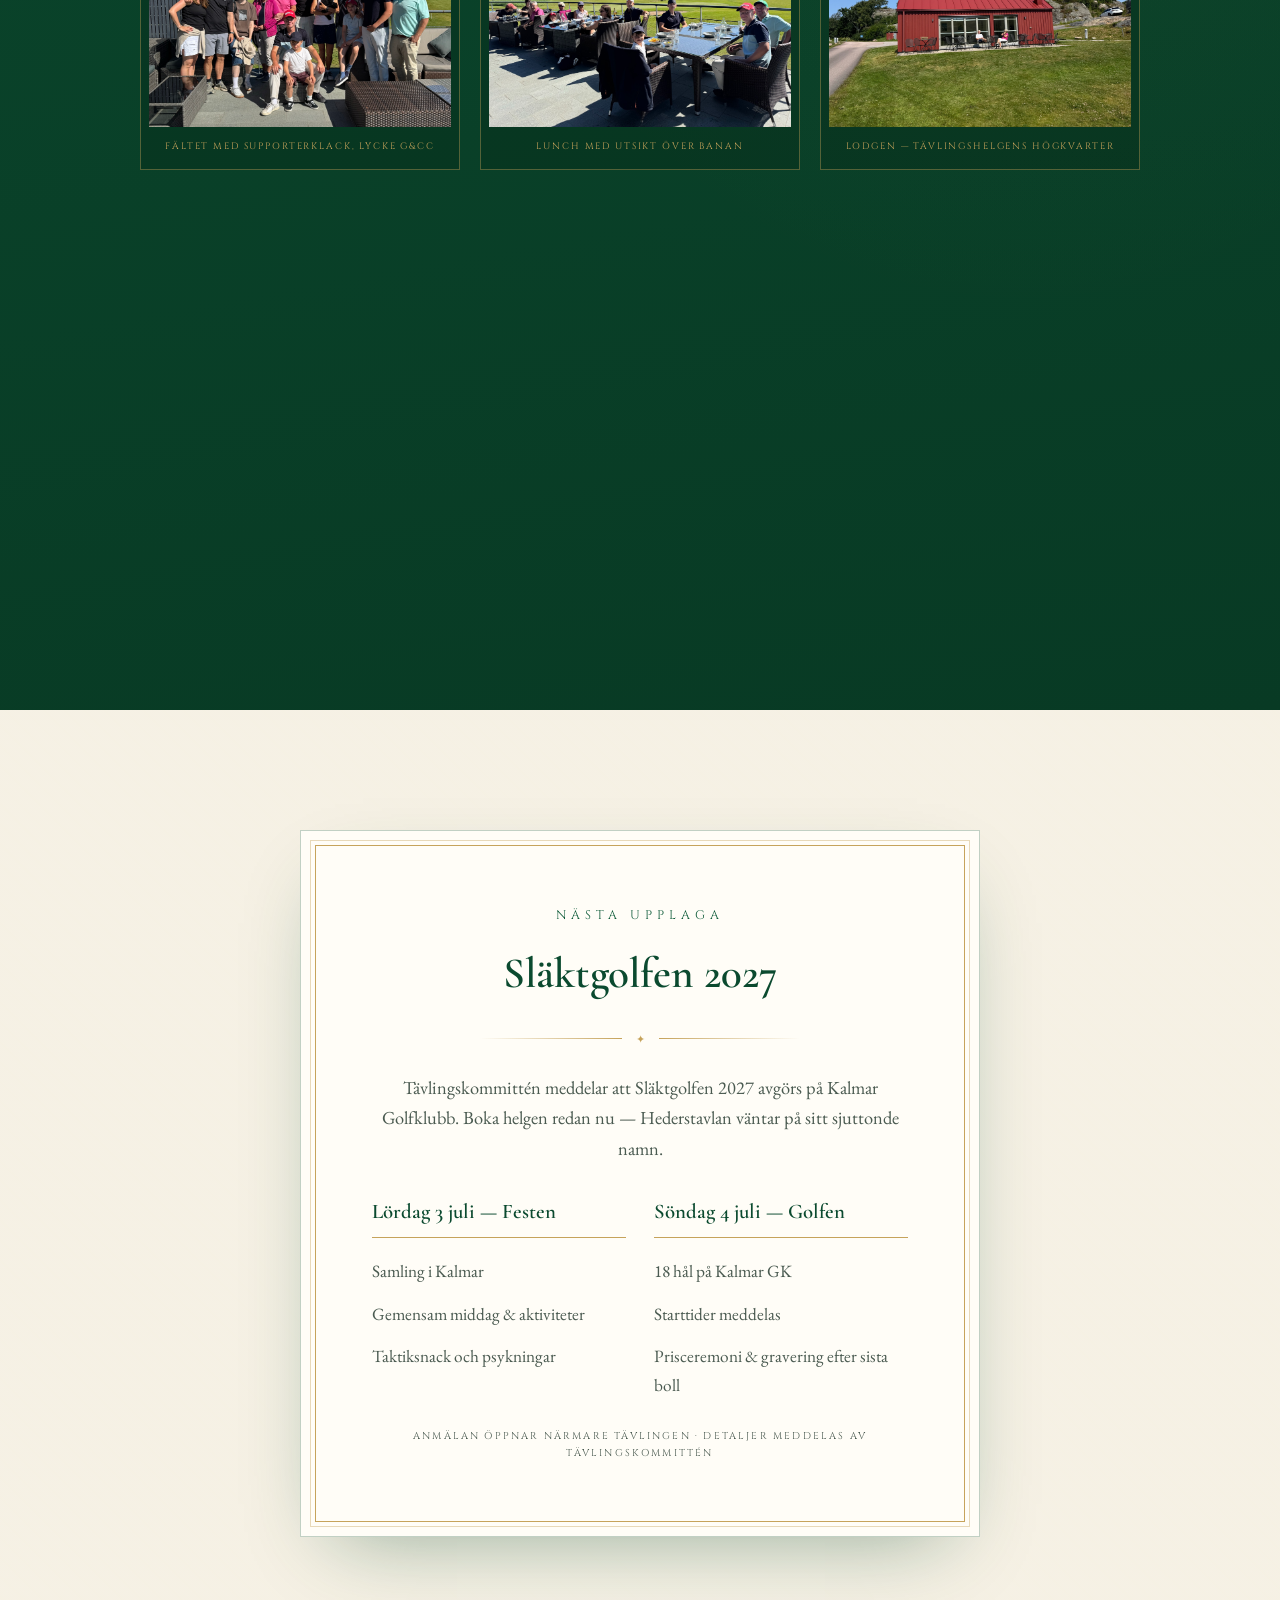
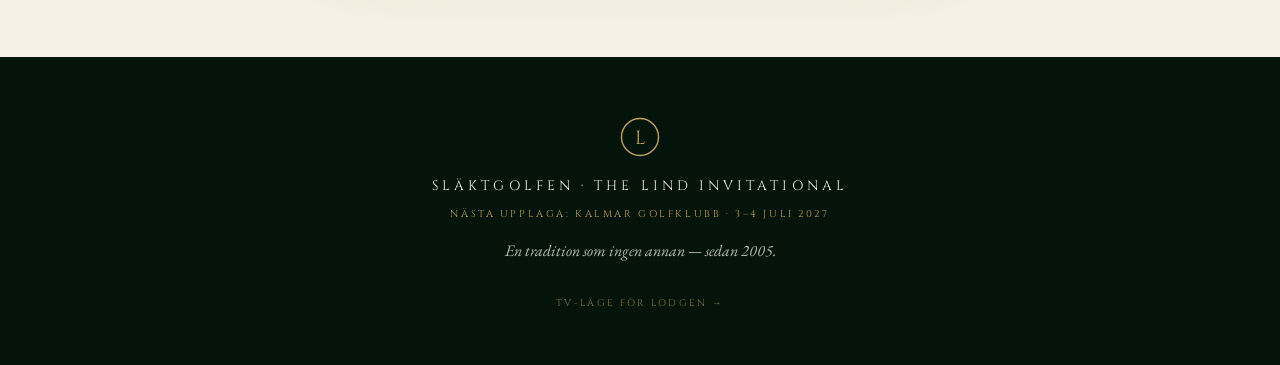
==== commit 13c19203: "Max Linglöf mästare 2026; sajten pekar mot Kalmar GK 2027 med rotation, arkiv och datadriven histori" ====
--- a/index.html
+++ b/index.html
@@ -3,8 +3,8 @@
 <head>
   <meta charset="UTF-8">
   <meta name="viewport" content="width=device-width, initial-scale=1.0">
-  <title>Släktgolfen 2026 — The Lind Invitational | Lycke Golf &amp; Country Club</title>
-  <meta name="description" content="Släktgolfen 2026 — The Lind Invitational. En tradition som ingen annan. Lycke Golf & Country Club, 4–5 juli 2026.">
+  <title>Släktgolfen — The Lind Invitational</title>
+  <meta name="description" content="Släktgolfen — The Lind Invitational. En tradition som ingen annan, sedan 2005. Nästa upplaga: Kalmar Golfklubb 2027.">
   <link rel="preconnect" href="https://fonts.googleapis.com">
   <link rel="preconnect" href="https://fonts.gstatic.com" crossorigin>
   <link href="https://fonts.googleapis.com/css2?family=Cinzel:wght@400;500;600;700&family=Cormorant+Garamond:ital,wght@0,400;0,500;0,600;0,700;1,400;1,500&family=EB+Garamond:ital,wght@0,400;0,500;0,600;1,400&display=swap" rel="stylesheet">
@@ -19,16 +19,16 @@
       <span class="topbar-crest" aria-hidden="true">
         <svg viewBox="0 0 40 40"><use href="#crest-mini"/></svg>
       </span>
-      <span class="topbar-title">Släktgolfen<span class="topbar-year">2026</span></span>
+      <span class="topbar-title">Släktgolfen<span class="topbar-year">MMXXVII</span></span>
     </a>
     <nav class="topbar-nav" id="topnav" aria-label="Huvudmeny">
       <a href="#om">Tävlingen</a>
-      <a href="#banan">Banan</a>
-      <a href="#format">Format</a>
+      <a href="#banan">Nästa bana</a>
+      <a href="#rotationen">Rotationen</a>
       <a href="#kavajen">Hederstavlan</a>
       <a href="#mastare">Mästare</a>
-      <a href="#faltet">Startlistan</a>
-      <a href="#program" class="nav-cta">Programmet</a>
+      <a href="#faltet">2026</a>
+      <a href="#program" class="nav-cta">2027</a>
     </nav>
     <button class="topbar-toggle" id="navtoggle" aria-label="Meny" aria-expanded="false">
       <span></span><span></span><span></span>
@@ -90,7 +90,7 @@
             <circle cx="53" cy="80" r="4" fill="#f6f1e5"/>
             <path d="M42,84 Q60,90 78,84" stroke="#c6a35b" stroke-width="1.2" fill="none"/>
           </g>
-          <text x="60" y="106" text-anchor="middle" font-size="9" letter-spacing="3" font-family="Cinzel, Georgia, serif" fill="#c6a35b">MMXXVI</text>
+          <text x="60" y="106" text-anchor="middle" font-size="9" letter-spacing="3" font-family="Cinzel, Georgia, serif" fill="#c6a35b">MMXXVII</text>
         </svg>
       </div>
 
@@ -98,11 +98,15 @@
       <h1 class="hero-title reveal-hero" style="--d:2">Släktgolfen</h1>
       <div class="hero-rule reveal-hero" style="--d:3" aria-hidden="true"><span></span><i>✦</i><span></span></div>
       <p class="hero-tagline reveal-hero" style="--d:4">En tradition som ingen annan</p>
-      <p class="hero-meta reveal-hero" style="--d:5">
-        Lycke Golf &amp; Country Club &nbsp;·&nbsp; Söndagen den 5 juli 2026 &nbsp;·&nbsp; Första start 10:40
-      </p>
-
-      <div class="countdown reveal-hero" style="--d:6" id="countdown" role="timer" aria-label="Nedräkning till tävlingen">
+      <div class="hero-champ reveal-hero" style="--d:5">
+        <p class="hero-champ-label">2026 års mästare</p>
+        <p class="hero-champ-name">Max Linglöf</p>
+        <p class="hero-champ-meta">Lycke Golf &amp; Country Club · 5 juli 2026 · Första titeln</p>
+      </div>
+
+      <p class="hero-next reveal-hero" style="--d:6">Nästa upplaga &nbsp;·&nbsp; Kalmar Golfklubb &nbsp;·&nbsp; 3–4 juli 2027</p>
+
+      <div class="countdown reveal-hero" style="--d:7" id="countdown" role="timer" aria-label="Nedräkning till golfdagen 2027">
         <div class="count-unit"><span class="count-num" id="cd-days">–</span><span class="count-label">Dagar</span></div>
         <div class="count-sep">:</div>
         <div class="count-unit"><span class="count-num" id="cd-hours">–</span><span class="count-label">Timmar</span></div>
@@ -111,11 +115,11 @@
         <div class="count-sep">:</div>
         <div class="count-unit"><span class="count-num" id="cd-secs">–</span><span class="count-label">Sekunder</span></div>
       </div>
-      <p class="countdown-live reveal-hero" style="--d:6" id="countdown-live" hidden></p>
-
-      <div class="hero-actions reveal-hero" style="--d:7">
-        <a class="btn btn-gold" href="#faltet">Se startlistan</a>
-        <a class="btn btn-ghost" href="#program">Helgens program</a>
+      <p class="countdown-live reveal-hero" style="--d:7" id="countdown-live" hidden></p>
+
+      <div class="hero-actions reveal-hero" style="--d:8">
+        <a class="btn btn-gold" href="#banan">Nästa bana: Kalmar</a>
+        <a class="btn btn-ghost" href="#mastare">Mästarna genom åren</a>
       </div>
     </div>
 
@@ -127,11 +131,11 @@
   <!-- ===== Infoband ===== -->
   <div class="infostrip" id="infostrip">
     <div class="infostrip-inner">
-      <div class="info-item"><span class="info-label">Golfdag</span><span class="info-value">5 juli 2026</span></div>
-      <div class="info-item"><span class="info-label">Bana</span><span class="info-value">Lycke G&amp;CC</span></div>
-      <div class="info-item"><span class="info-label">Spelform</span><span class="info-value">18 hål · Par 71</span></div>
-      <div class="info-item"><span class="info-label">Första start</span><span class="info-value">Kl. 10:40</span></div>
-      <div class="info-item"><span class="info-label">Startavgift</span><span class="info-value">200 kr</span></div>
+      <div class="info-item"><span class="info-label">Regerande mästare</span><span class="info-value">Max Linglöf</span></div>
+      <div class="info-item"><span class="info-label">Nästa upplaga</span><span class="info-value">2027</span></div>
+      <div class="info-item"><span class="info-label">Nästa bana</span><span class="info-value">Kalmar GK</span></div>
+      <div class="info-item"><span class="info-label">Datum</span><span class="info-value">3–4 juli 2027</span></div>
+      <div class="info-item"><span class="info-label">Titlar på tavlan</span><span class="info-value">16</span></div>
     </div>
   </div>
 
@@ -144,10 +148,10 @@
         <div class="section-rule" aria-hidden="true"><span></span><i>✦</i><span></span></div>
       </div>
       <div class="editorial reveal">
-        <p class="editorial-lede"><span class="dropcap">N</span>är den första bollen slås ut över Lycke söndagen den 5 juli samlas släkten åter för det som med åren vuxit till sommarens mest omtalade idrottsevenemang — åtminstone runt vårt eget middagsbord. Släktgolfen är mer än arton hål: det är skryträttigheter för ett helt år, det är gamla oförrätter som ska rättas till på greenerna, och det är en plats på Hederstavlan som väntar på sitt nästa namn.</p>
+        <p class="editorial-lede"><span class="dropcap">V</span>arje sommar sedan 2005 samlas släkten för det som vuxit till årets mest omtalade idrottsevenemang — åtminstone runt vårt eget middagsbord. Släktgolfen är mer än arton hål: det är skryträttigheter för ett helt år, det är gamla oförrätter som ska rättas till på greenerna, och det är en plats på Hederstavlan som väntar på sitt nästa namn.</p>
         <div class="editorial-cols">
           <p>Här möts generationerna på lika villkor. Handicapsystemet ser till att farfar kan slå sonsonen, att svågern kan detroniseras och att den som knappt hållit i en klubba sedan förra sommaren fortfarande kan gå hela vägen. Allt avgörs på banan — och diskuteras i evighet efteråt.</p>
-          <p>Helgen inleds redan på lördagskvällen med grillbuffé, kubbspel, bastu och båtåkning. På söndagen avgörs allt ute på banan, och efter sista puttern väntar prisceremonin — där segrarens namn för all framtid graveras in i Hederstavlan. Applåder är obligatoriska. Ödmjukhet hos segraren är det inte.</p>
+          <p>Tävlingshelgen inleds traditionsenligt kvällen före med gemensam middag och aktiviteter. Sedan avgörs allt ute på banan, och efter sista puttern väntar prisceremonin — där segrarens namn för all framtid graveras in i Hederstavlan. Applåder är obligatoriska. Ödmjukhet hos segraren är det inte.</p>
         </div>
         <blockquote class="pullquote reveal">
           <p>”Majorerna är fyra. Släktgolfen är den femte.”</p>
@@ -161,30 +165,46 @@
   <section class="section section-green" id="banan">
     <div class="container">
       <div class="section-head reveal">
-        <p class="section-kicker section-kicker-gold">Banan</p>
-        <h2 class="section-title">Lycke Golf &amp; Country Club</h2>
+        <p class="section-kicker section-kicker-gold">Nästa bana · 2027</p>
+        <h2 class="section-title">Kalmar Golfklubb</h2>
         <div class="section-rule section-rule-gold" aria-hidden="true"><span></span><i>✦</i><span></span></div>
-        <p class="section-sub">Golf vid havet — granne med Marstrand på Bohusläns kust</p>
+        <p class="section-sub">Golf vid Kalmarsund — sedan 1947</p>
       </div>
 
       <div class="course-grid">
         <div class="course-text reveal">
-          <p>Lycke är en parkbana med inslag av både skogs- och seasidehål, dramatiskt dragen genom höjder och dalar med snabba, välmanikurerade greener. Banan ritades av <strong>Johan Henrikson</strong> tillsammans med proffset <strong>Helen Alfredsson</strong> och stod spelklar 2005.</p>
-          <p>Att Släktgolfen avgörs här är ingen slump. Lycke är en av få svenska banor som stått värd för Europatouren — <strong>Göteborg Masters spelades här 2008</strong>. Där touren en gång tävlade om titlar gör släkten nu upp om något betydligt större: Gröna Kavajen och rätten att ta första biten av tårtan.</p>
-          <p>Havsluften, vinden från Marstrandsfjorden och de böljande fairwaysen gör varje runda till en prövning av både teknik och temperament. Klubbhuset erbjuder dessutom en restaurang med utsikt — perfekt för att i lugn och ro förklara för övriga varför just din runda förstördes av yttre omständigheter.</p>
+          <p>Släktgolfen flyttar österut. 2027 avgörs tävlingen på anrika Kalmar Golfklubb, grundad <strong>1947</strong> och en av sydöstra Sveriges främsta golfanläggningar — <strong>36 hål</strong> fördelade på två banor, vackert belägna vid Kalmarsund.</p>
+          <p><strong>Gamla Banan</strong> är en skogs- och parkbana med kustnära inslag där första hålet spelas med utsikt över sundet, omgestaltad 2009 av Ryder Cup-spelaren <strong>Pierre Fulke</strong>. <strong>Nya Banan</strong> från 1992 bjuder på parkgolf genom tallskogsalléer med vattenhinder som straffar den övermodige.</p>
+          <p>Vilken av banorna som får äran att kröna 2027 års mästare meddelas närmare tävlingen. Klart är att havsluften följer med från Bohuslän — liksom vanan att skylla på vinden.</p>
         </div>
         <div class="course-stats reveal">
-          <div class="stat-card"><span class="stat-num">18</span><span class="stat-label">Hål</span></div>
-          <div class="stat-card"><span class="stat-num">71</span><span class="stat-label">Par</span></div>
-          <div class="stat-card"><span class="stat-num">2005</span><span class="stat-label">Invigd</span></div>
-          <div class="stat-card"><span class="stat-num">2008</span><span class="stat-label">Värd för Europatouren</span></div>
+          <div class="stat-card"><span class="stat-num">36</span><span class="stat-label">Hål</span></div>
+          <div class="stat-card"><span class="stat-num">2</span><span class="stat-label">Banor</span></div>
+          <div class="stat-card"><span class="stat-num">1947</span><span class="stat-label">Grundad</span></div>
+          <div class="stat-card"><span class="stat-num">2027</span><span class="stat-label">Värd för Släktgolfen</span></div>
         </div>
       </div>
 
       <div class="course-address reveal">
-        <span>Lycke Golf &amp; Country Club · Tofta 100 · 442 75 Lycke · Kungälvs kommun</span>
-        <a href="https://www.lyckegc.se" target="_blank" rel="noopener">lyckegc.se&nbsp;→</a>
-      </div>
+        <span>Kalmar Golfklubb · Kalmar</span>
+        <a href="https://www.kalmargk.se" target="_blank" rel="noopener">kalmargk.se&nbsp;→</a>
+      </div>
+    </div>
+  </section>
+
+  <!-- ===== Rotationen ===== -->
+  <section class="section section-cream" id="rotationen">
+    <div class="container">
+      <div class="section-head reveal">
+        <p class="section-kicker">Värdbanorna</p>
+        <h2 class="section-title">Rotationen</h2>
+        <div class="section-rule" aria-hidden="true"><span></span><i>✦</i><span></span></div>
+        <p class="section-sub">Likt majorerna vandrar Släktgolfen mellan Sveriges banor</p>
+      </div>
+      <div class="rotation-grid reveal" id="rotation-grid">
+        <!-- Genereras från data.js -->
+      </div>
+      <p class="rotation-note reveal">Var de första upplagorna spelades utreds av tävlingskommitténs historiska avdelning. Tips mottages tacksamt.</p>
     </div>
   </section>
 
@@ -235,7 +255,7 @@
         <h2 class="section-title reveal">Hederstavlan</h2>
         <div class="section-rule section-rule-gold reveal" aria-hidden="true"><span></span><i>✦</i><span></span></div>
         <p class="reveal">Segraren i Släktgolfen vinner ingen pokal att damma av och ingen kavaj att hänga in i garderoben. Segraren vinner det enda som består: äran — och sitt namn, för all framtid ingraverat i <strong>Lind Trophy</strong>, träbrädan där tävlingens mästare förevigats sedan 2005.</p>
-        <p class="reveal">Pengar spenderas. Formkurvor dalar. Men det som en gång ristats i trä kan ingen ta ifrån dig. Femton plaketter sitter redan på plats — på söndag eftermiddag skruvas den sextonde fast.</p>
+        <p class="reveal">Pengar spenderas. Formkurvor dalar. Men det som en gång ristats i trä kan ingen ta ifrån dig. Sexton plaketter sitter nu på plats — den senaste bär namnet <strong>Max Linglöf</strong>. Raden för 2027 väntar i Kalmar.</p>
       </div>
     </div>
   </section>
@@ -252,29 +272,13 @@
       <div class="champions reveal">
         <table class="champions-table">
           <thead>
-            <tr><th>År</th><th>Mästare</th><th class="th-right">Titel</th></tr>
+            <tr><th>År</th><th>Mästare</th><th>Bana</th><th class="th-right">Titel</th></tr>
           </thead>
-          <tbody>
-            <tr class="champ-reigning">
-              <td>2025</td><td><span class="champ-name">Åsa Lind</span> <span class="champ-badge">Regerande</span></td><td class="td-right">3:e</td>
-            </tr>
-            <tr><td>2024</td><td class="champ-name">Olle Borelius</td><td class="td-right">2:a</td></tr>
-            <tr><td>2022</td><td class="champ-name">Åsa Lind</td><td class="td-right">2:a</td></tr>
-            <tr><td>2020</td><td class="champ-name">Susanna Jungblom</td><td class="td-right">1:a</td></tr>
-            <tr><td>2018</td><td class="champ-name">Andreas Danielsson</td><td class="td-right">3:e</td></tr>
-            <tr><td>2017</td><td class="champ-name">Olle Borelius</td><td class="td-right">1:a</td></tr>
-            <tr><td>2015</td><td class="champ-name">Åsa Lind</td><td class="td-right">1:a</td></tr>
-            <tr><td>2013</td><td class="champ-name">Andreas Danielsson</td><td class="td-right">2:a</td></tr>
-            <tr><td>2012</td><td class="champ-name">Gösta Danielsson</td><td class="td-right">1:a</td></tr>
-            <tr><td>2011</td><td class="champ-name">Andreas Danielsson</td><td class="td-right">1:a</td></tr>
-            <tr><td>2009</td><td class="champ-name">Janna Linglöf</td><td class="td-right">2:a</td></tr>
-            <tr><td>2008</td><td class="champ-name">Christian Rosencranz</td><td class="td-right">2:a</td></tr>
-            <tr><td>2007</td><td class="champ-name">Tobias Borelius</td><td class="td-right">1:a</td></tr>
-            <tr><td>2006</td><td class="champ-name">Janna Linglöf</td><td class="td-right">1:a</td></tr>
-            <tr><td>2005</td><td class="champ-name">Christian Rosencranz</td><td class="td-right">1:a</td></tr>
+          <tbody id="champions-body">
+            <!-- Genereras från data.js -->
           </tbody>
         </table>
-        <p class="champions-note">Flest titlar: Åsa Lind och Andreas Danielsson, tre vardera. De årtal som saknas på tavlan är — likt mycket annat i släkten — föremål för diskussion.</p>
+        <p class="champions-note" id="champions-note"></p>
       </div>
     </div>
   </section>
@@ -283,11 +287,38 @@
   <section class="section section-green" id="faltet">
     <div class="container">
       <div class="section-head reveal">
-        <p class="section-kicker section-kicker-gold">Startlistan</p>
-        <h2 class="section-title">Fältet 2026</h2>
+        <p class="section-kicker section-kicker-gold">Arkivet</p>
+        <h2 class="section-title">Släktgolfen 2026</h2>
         <div class="section-rule section-rule-gold" aria-hidden="true"><span></span><i>✦</i><span></span></div>
-        <p class="section-sub">Åtta spelare. Två bollar. En plats på Hederstavlan.</p>
-      </div>
+        <p class="section-sub">Lycke Golf &amp; Country Club · 5 juli 2026</p>
+      </div>
+
+      <div class="winner-feature reveal">
+        <figure class="winner-photo">
+          <img src="img/mastaren-2026.jpg" alt="Max Linglöf pekar stolt på sitt scorekort efter segern" loading="lazy">
+        </figure>
+        <div class="winner-text">
+          <p class="section-kicker section-kicker-gold">Mästaren</p>
+          <h3 class="winner-name">Max Linglöf</h3>
+          <p class="winner-desc">I sin jakt på en första titel höll Max Linglöf huvudet kallt när det blåste som mest över Lycke. Scorekortet talar sitt tydliga språk — och pekfingret likaså. Namnet graveras nu in i Lind Trophy, och skryträttigheterna gäller till juli 2027.</p>
+        </div>
+      </div>
+
+      <div class="gallery reveal">
+        <figure class="gallery-item">
+          <img src="img/gruppen-2026.jpg" alt="Hela sällskapet samlat vid Lycke efter tävlingen" loading="lazy">
+          <figcaption>Fältet med supporterklack, Lycke G&amp;CC</figcaption>
+        </figure>
+        <figure class="gallery-item">
+          <img src="img/terrassen-2026.jpg" alt="Lunch på terrassen med utsikt över banan" loading="lazy">
+          <figcaption>Lunch med utsikt över banan</figcaption>
+        </figure>
+        <figure class="gallery-item">
+          <img src="img/lodgen.jpg" alt="Lodgen — tävlingshelgens högkvarter" loading="lazy">
+          <figcaption>Lodgen — tävlingshelgens högkvarter</figcaption>
+        </figure>
+      </div>
+
       <div class="tee-grid">
         <article class="tee-card reveal" style="--d:0">
           <div class="tee-head">
@@ -297,7 +328,7 @@
           <ul class="tee-list">
             <li>Andreas Danielsson</li>
             <li>Jakob Lind</li>
-            <li>Åsa Lind <span class="champ-badge">Regerande mästare</span></li>
+            <li>Åsa Lind</li>
             <li>Viggo Mohlin</li>
           </ul>
         </article>
@@ -310,11 +341,10 @@
             <li>Håkan Lind</li>
             <li>Gösta Danielsson</li>
             <li>Olle Borelius</li>
-            <li>Max Linglöf</li>
+            <li>Max Linglöf <span class="champ-badge">Mästare</span></li>
           </ul>
         </article>
       </div>
-      <p class="field-note reveal">Startfältet är spikat — anmälan är stängd.</p>
     </div>
   </section>
 
@@ -323,32 +353,29 @@
     <div class="container invite-inner">
       <div class="invite-card reveal">
         <div class="invite-border">
-          <p class="section-kicker">Tävlingshelgen</p>
-          <h2 class="invite-title">Programmet</h2>
+          <p class="section-kicker">Nästa upplaga</p>
+          <h2 class="invite-title">Släktgolfen 2027</h2>
           <div class="section-rule" aria-hidden="true"><span></span><i>✦</i><span></span></div>
+          <p class="invite-text">Tävlingskommittén meddelar att Släktgolfen 2027 avgörs på Kalmar Golfklubb. Boka helgen redan nu — Hederstavlan väntar på sitt sjuttonde namn.</p>
           <div class="program-list">
             <div class="program-day">
-              <h3 class="program-day-title">Lördag 4 juli</h3>
+              <h3 class="program-day-title">Lördag 3 juli — Festen</h3>
               <ul>
-                <li>Samling vid lodgen</li>
-                <li>Kubbspel, bastu &amp; båtåkning</li>
-                <li>Grillbuffé till kvällen</li>
+                <li>Samling i Kalmar</li>
+                <li>Gemensam middag &amp; aktiviteter</li>
+                <li>Taktiksnack och psykningar</li>
               </ul>
             </div>
             <div class="program-day">
-              <h3 class="program-day-title">Söndag 5 juli — Golfdagen</h3>
+              <h3 class="program-day-title">Söndag 4 juli — Golfen</h3>
               <ul>
-                <li>10:40 — Boll 1 slår ut</li>
-                <li>10:50 — Boll 2 slår ut</li>
+                <li>18 hål på Kalmar GK</li>
+                <li>Starttider meddelas</li>
                 <li>Prisceremoni &amp; gravering efter sista boll</li>
               </ul>
             </div>
           </div>
-          <figure class="lodge-figure">
-            <img src="img/lodgen.jpg" alt="Lodgen — röd träbyggnad med uteservering i bohuslänskt landskap" loading="lazy">
-            <figcaption>Lodgen — tävlingshelgens högkvarter</figcaption>
-          </figure>
-          <p class="invite-fine">Anmälan är stängd — startfältet är spikat · Startavgift 200 kr per spelare</p>
+          <p class="invite-fine">Anmälan öppnar närmare tävlingen · Detaljer meddelas av tävlingskommittén</p>
         </div>
       </div>
     </div>
@@ -361,12 +388,13 @@
         <svg viewBox="0 0 40 40" class="crest-small"><use href="#crest-mini"/></svg>
       </div>
       <p class="footer-title">Släktgolfen · The Lind Invitational</p>
-      <p class="footer-meta">Lycke Golf &amp; Country Club · 4–5 juli 2026</p>
+      <p class="footer-meta">Nästa upplaga: Kalmar Golfklubb · 3–4 juli 2027</p>
       <p class="footer-line">En tradition som ingen annan — sedan 2005.</p>
       <p class="footer-tv"><a href="tv.html">TV-läge för lodgen&nbsp;→</a></p>
     </div>
   </footer>
 
+  <script src="data.js"></script>
   <script src="script.js"></script>
 </body>
 </html>
--- a/styles.css
+++ b/styles.css
@@ -242,6 +242,46 @@
   margin-bottom: 44px;
 }
 
+/* Mästaren i heron */
+.hero-champ {
+  margin: 6px 0 26px;
+  padding: 22px 40px;
+  border-top: 1px solid rgba(198, 163, 91, 0.4);
+  border-bottom: 1px solid rgba(198, 163, 91, 0.4);
+  display: inline-block;
+}
+.hero-champ-label {
+  font-family: var(--font-caps);
+  font-size: clamp(0.7rem, 1.3vw, 0.85rem);
+  letter-spacing: 0.4em;
+  text-transform: uppercase;
+  color: var(--gold);
+  margin-bottom: 8px;
+}
+.hero-champ-name {
+  font-family: var(--font-display);
+  font-weight: 600;
+  font-size: clamp(2.1rem, 5.5vw, 3.6rem);
+  line-height: 1.05;
+  color: var(--cream);
+}
+.hero-champ-meta {
+  margin-top: 10px;
+  font-family: var(--font-caps);
+  font-size: clamp(0.62rem, 1.1vw, 0.74rem);
+  letter-spacing: 0.24em;
+  text-transform: uppercase;
+  color: rgba(246, 241, 229, 0.75);
+}
+.hero-next {
+  font-family: var(--font-caps);
+  font-size: clamp(0.72rem, 1.4vw, 0.9rem);
+  letter-spacing: 0.28em;
+  text-transform: uppercase;
+  color: var(--gold-soft);
+  margin-bottom: 30px;
+}
+
 /* Nedräkning */
 .countdown {
   display: flex;
@@ -508,6 +548,62 @@
 }
 .course-address a { color: var(--gold); text-decoration: none; }
 .course-address a:hover { text-decoration: underline; }
+
+/* ---------- Rotationen ---------- */
+.rotation-grid {
+  display: grid;
+  grid-template-columns: repeat(auto-fit, minmax(230px, 1fr));
+  gap: 22px;
+  max-width: 900px;
+  margin: 0 auto;
+}
+.rotation-card {
+  background: #fffdf7;
+  border: 1px solid rgba(11, 74, 47, 0.16);
+  border-top: 3px solid var(--green-deep);
+  padding: 30px 26px;
+  display: flex;
+  flex-direction: column;
+  gap: 8px;
+  transition: transform 0.3s, box-shadow 0.3s;
+}
+.rotation-card:hover {
+  transform: translateY(-4px);
+  box-shadow: 0 18px 40px -18px rgba(11, 74, 47, 0.35);
+}
+.rotation-year {
+  font-family: var(--font-caps);
+  font-size: 1.05rem;
+  letter-spacing: 0.2em;
+  color: var(--gold);
+}
+.rotation-venue {
+  font-family: var(--font-display);
+  font-weight: 600;
+  font-size: 1.4rem;
+  line-height: 1.2;
+  color: var(--green-deep);
+}
+.rotation-winner {
+  font-family: var(--font-body);
+  font-style: italic;
+  font-size: 1rem;
+  color: var(--ink-soft);
+}
+.rotation-card-next {
+  border-top-color: var(--gold);
+  background: linear-gradient(170deg, var(--green-deep), var(--green-dark));
+}
+.rotation-card-next .rotation-venue { color: var(--cream); }
+.rotation-card-next .rotation-winner { color: var(--gold-soft); }
+.rotation-card-mystery { opacity: 0.75; border-top-color: rgba(11, 74, 47, 0.3); }
+.rotation-note {
+  margin-top: 26px;
+  text-align: center;
+  font-style: italic;
+  color: var(--ink-soft);
+  font-size: 0.98rem;
+}
 
 /* ---------- Format ---------- */
 .format-grid {
@@ -645,6 +741,56 @@
   font-size: 0.98rem;
 }
 
+/* ---------- Arkivet 2026 ---------- */
+.winner-feature {
+  display: grid;
+  grid-template-columns: 340px 1fr;
+  gap: clamp(30px, 5vw, 60px);
+  align-items: center;
+  max-width: 900px;
+  margin: 0 auto clamp(44px, 6vw, 64px);
+}
+.winner-photo {
+  padding: 10px;
+  border: 1px solid var(--gold);
+  outline: 1px solid rgba(198, 163, 91, 0.4);
+  outline-offset: 4px;
+  background: rgba(5, 40, 24, 0.5);
+  box-shadow: 0 26px 60px -25px rgba(0, 0, 0, 0.6);
+}
+.winner-photo img { width: 100%; display: block; }
+.winner-name {
+  font-family: var(--font-display);
+  font-weight: 600;
+  font-size: clamp(2rem, 4.5vw, 3rem);
+  color: var(--cream);
+  margin: 6px 0 14px;
+}
+.winner-desc { color: rgba(246, 241, 229, 0.9); max-width: 48ch; }
+
+.gallery {
+  display: grid;
+  grid-template-columns: repeat(auto-fit, minmax(240px, 1fr));
+  gap: 20px;
+  max-width: 1000px;
+  margin: 0 auto clamp(44px, 6vw, 64px);
+}
+.gallery-item {
+  border: 1px solid rgba(198, 163, 91, 0.4);
+  background: rgba(5, 40, 24, 0.4);
+  padding: 8px;
+}
+.gallery-item img { width: 100%; aspect-ratio: 4 / 3; object-fit: cover; display: block; }
+.gallery-item figcaption {
+  padding: 12px 6px 6px;
+  font-family: var(--font-caps);
+  font-size: 0.58rem;
+  letter-spacing: 0.2em;
+  text-transform: uppercase;
+  text-align: center;
+  color: var(--gold);
+}
+
 /* ---------- Startlistan ---------- */
 .tee-grid {
   display: grid;
@@ -819,6 +965,10 @@
 /* ---------- Responsivt ---------- */
 @media (max-width: 900px) {
   .course-grid { grid-template-columns: 1fr; }
+  .winner-feature { grid-template-columns: 1fr; }
+  .winner-photo { max-width: 380px; margin: 0 auto; }
+  .winner-text { text-align: center; }
+  .winner-desc { margin: 0 auto; }
   .jacket-inner { grid-template-columns: 1fr; text-align: center; }
   .jacket-text .section-rule { margin: 20px auto 0; justify-content: center; }
   .jacket-text p { margin-left: auto; margin-right: auto; }
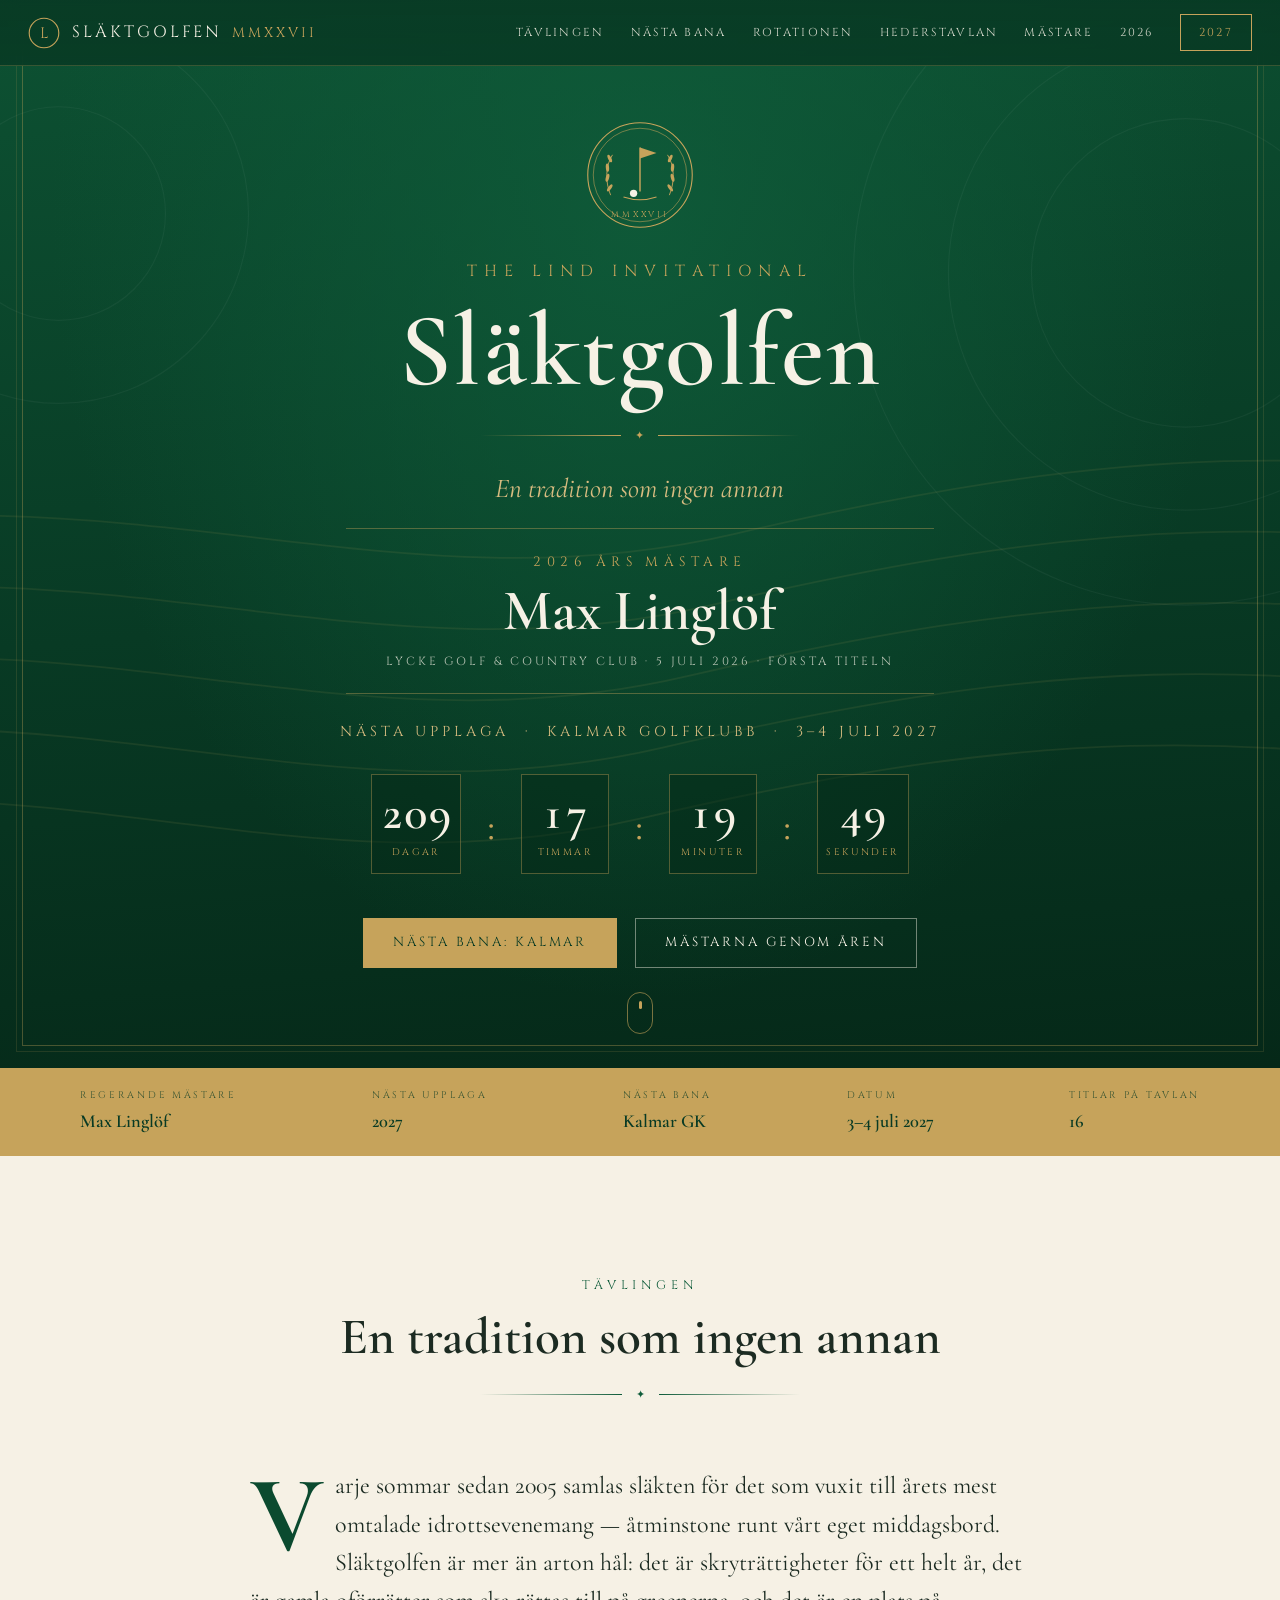
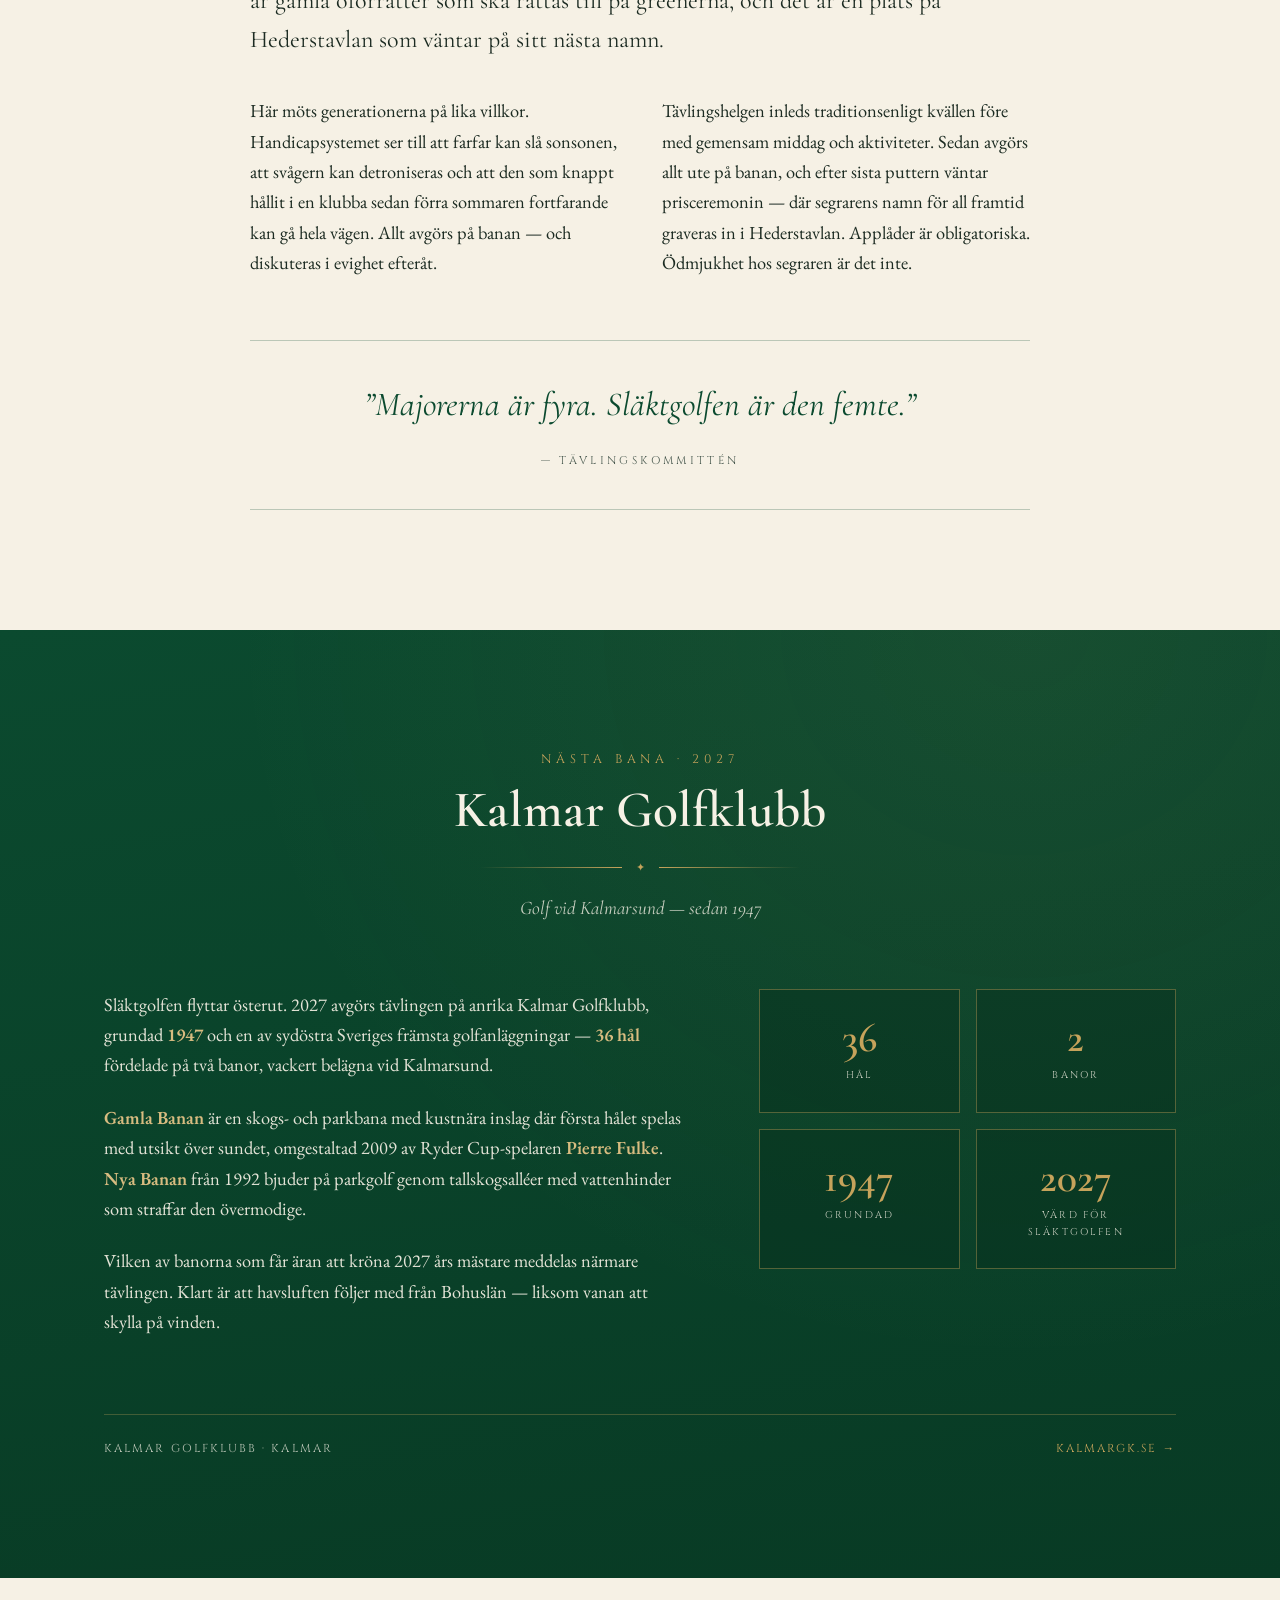
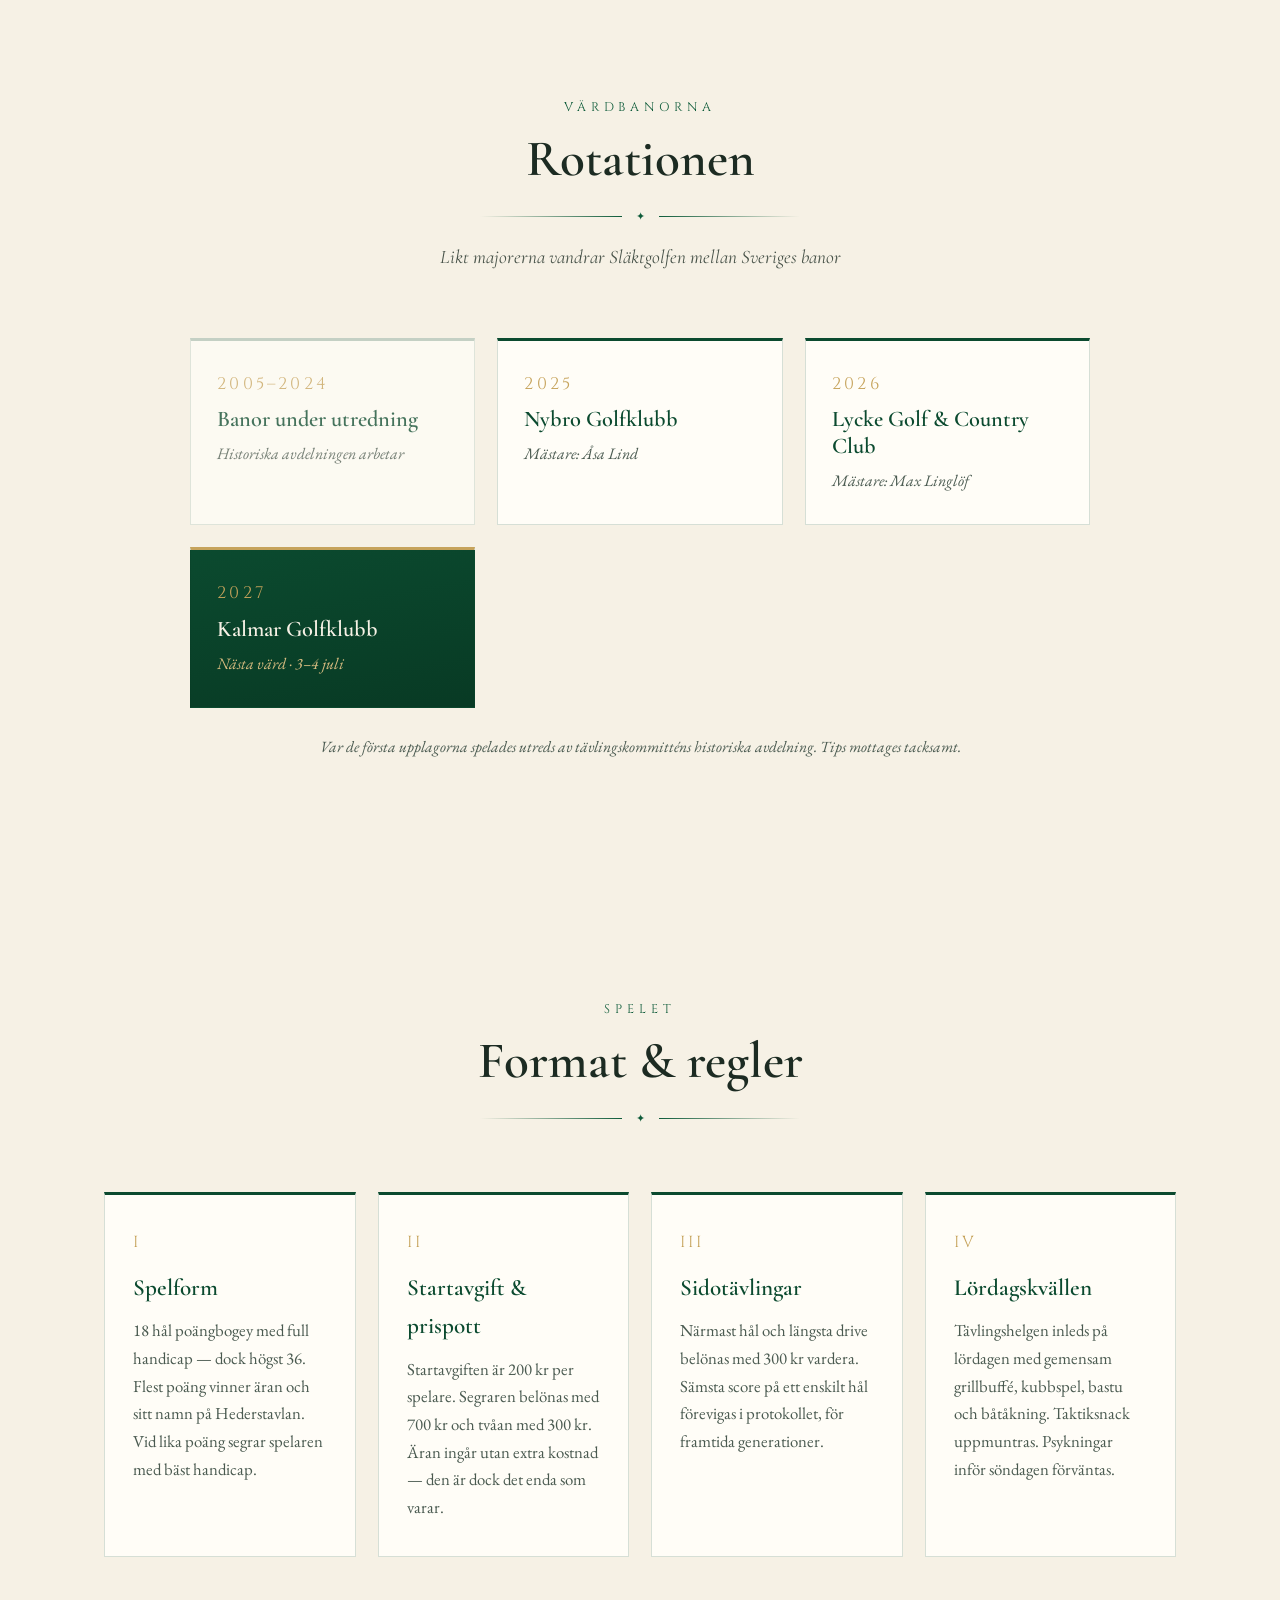
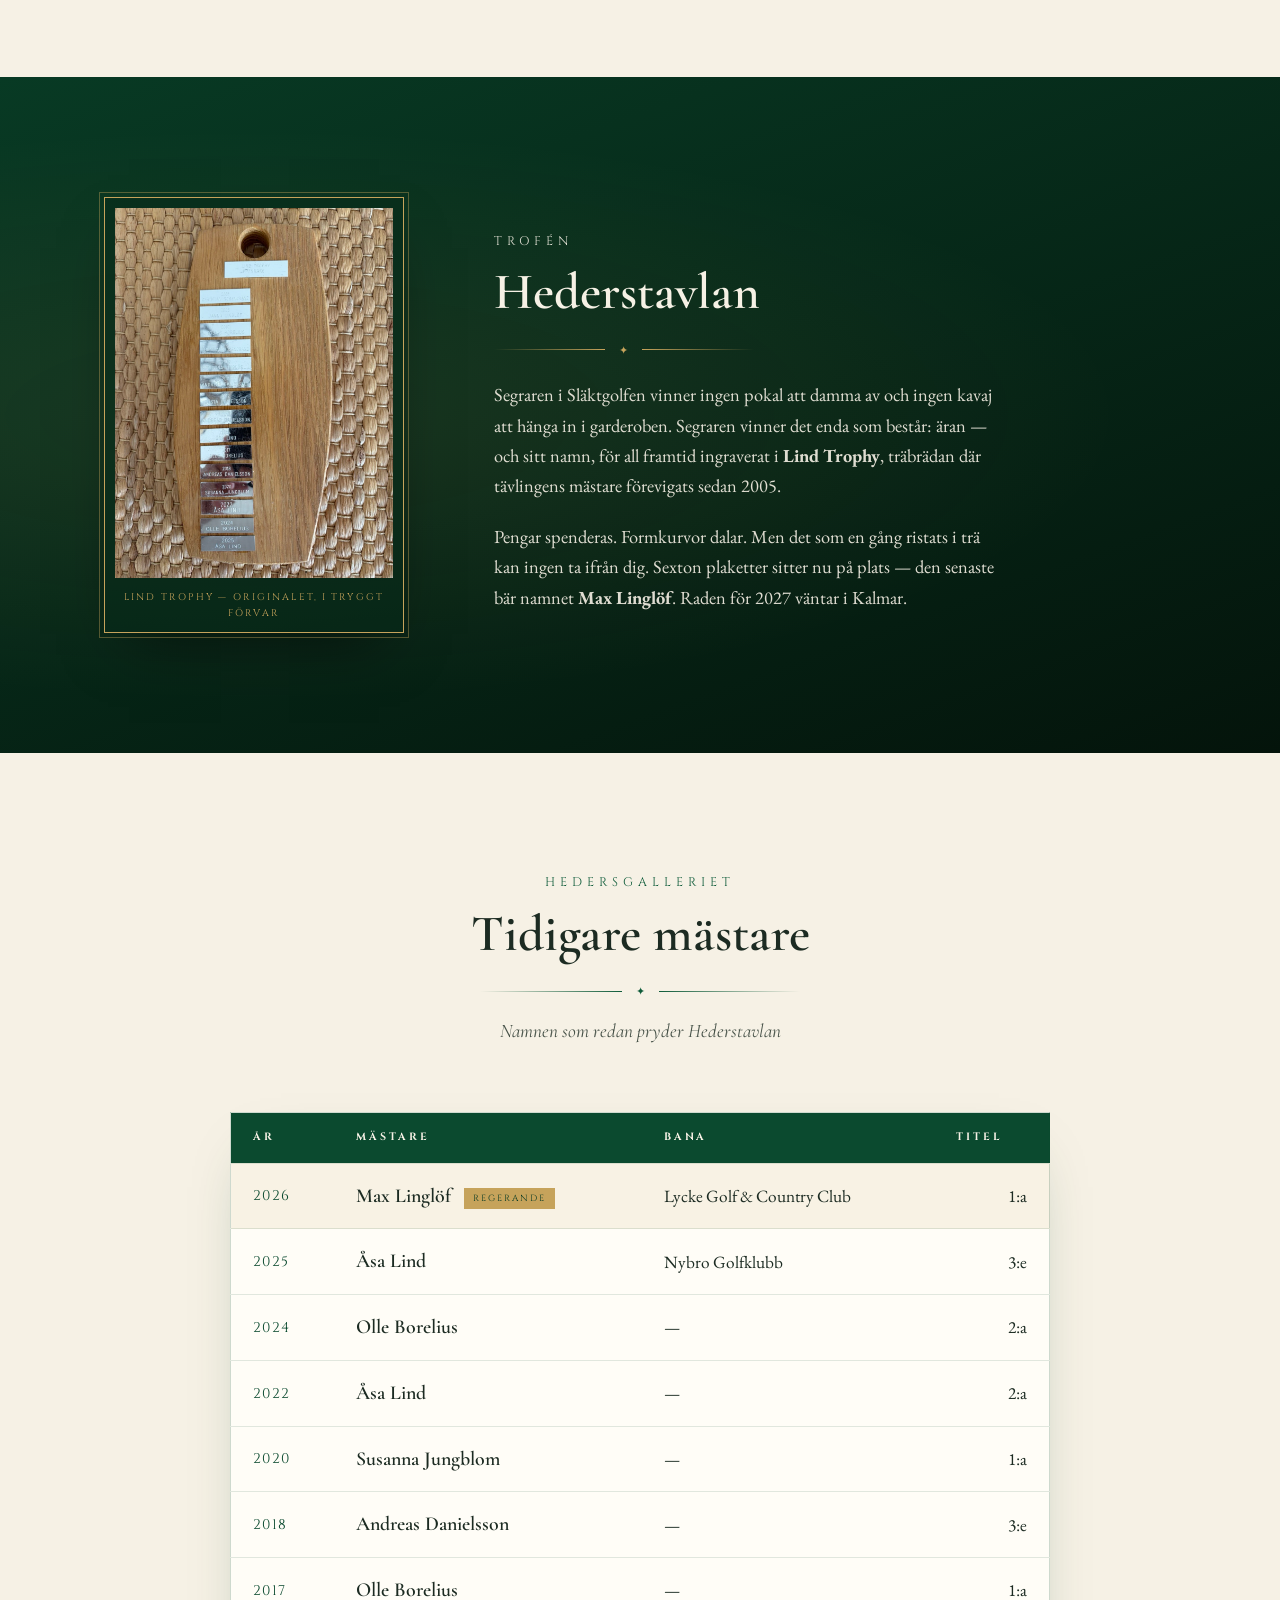
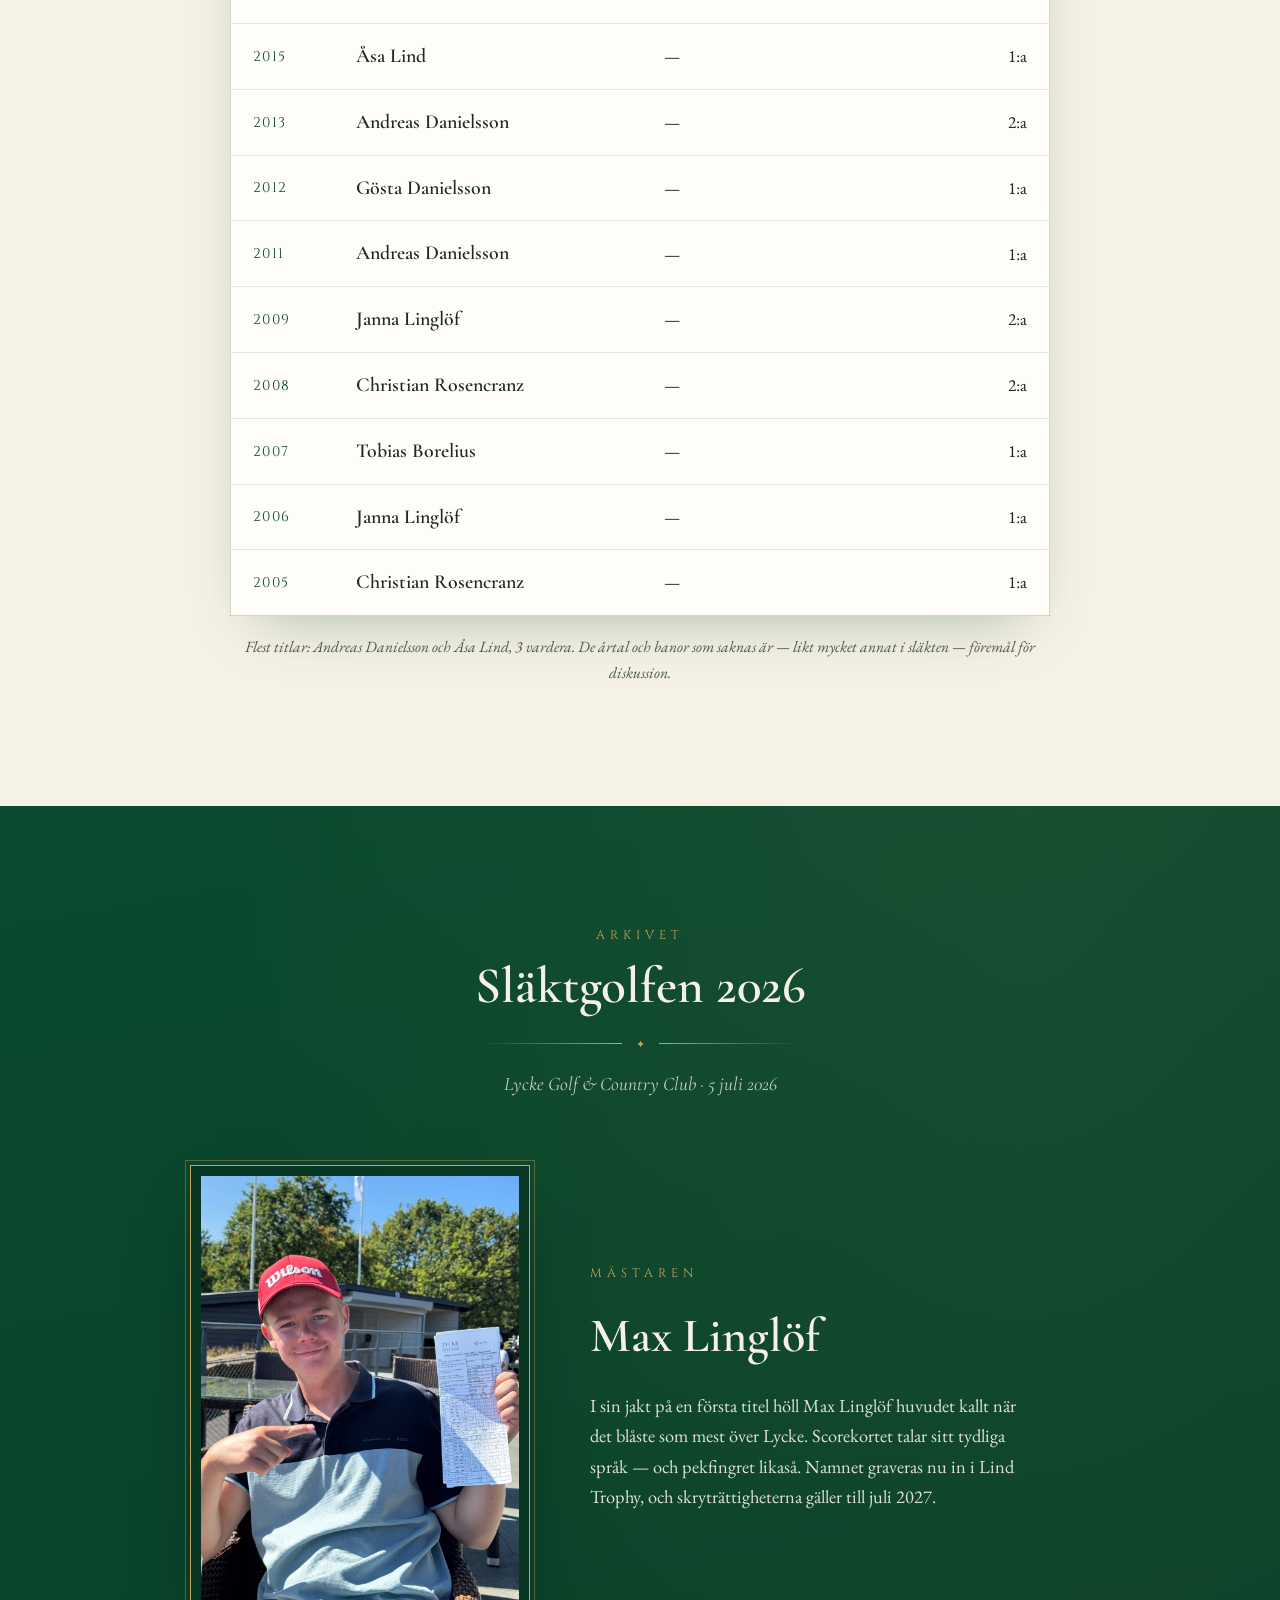
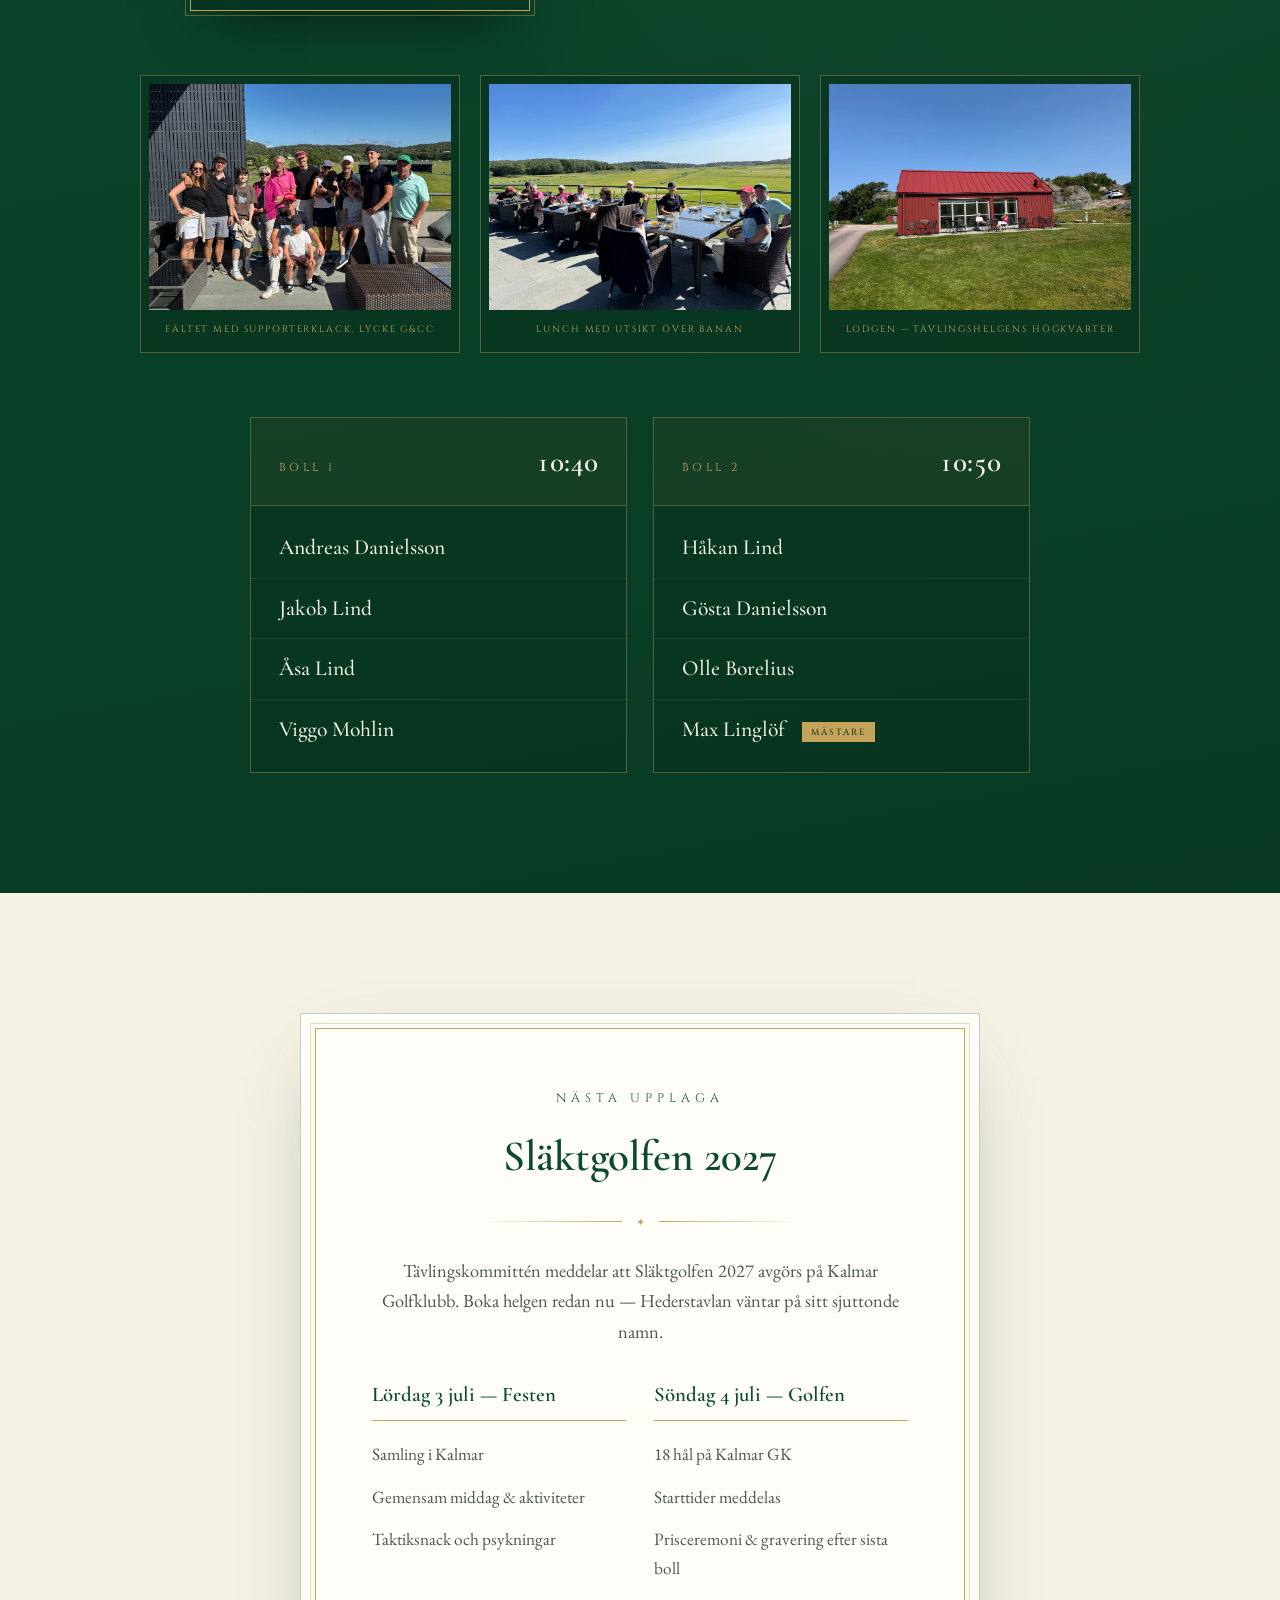
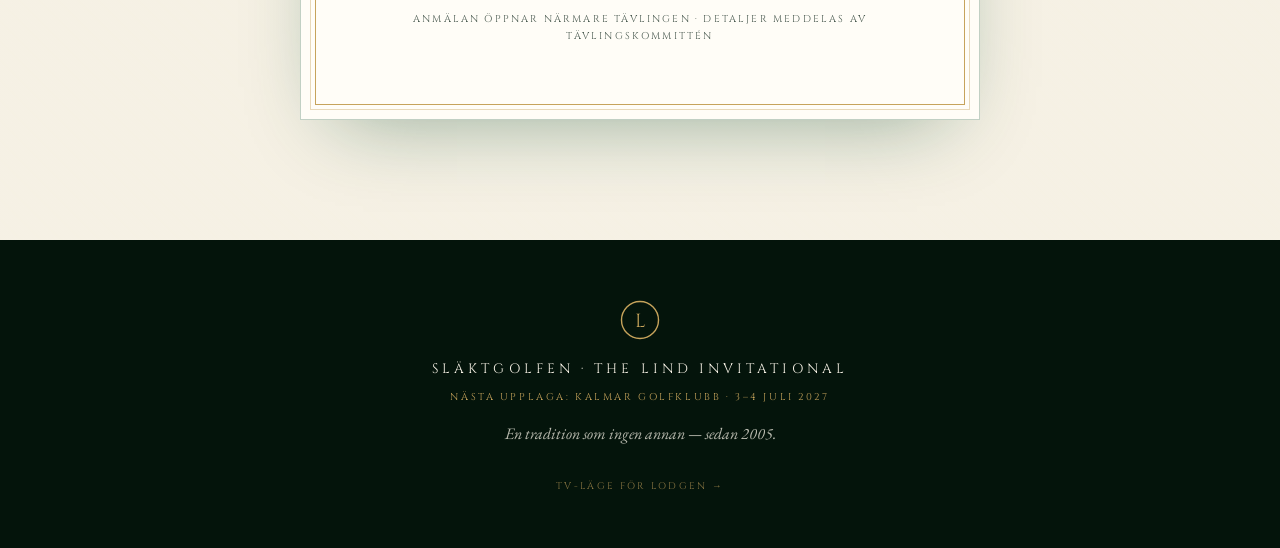
==== commit ac41e2a2: "Max hcp 36 och särskiljning på handicap i spelform; Nybro GK som 2025 års bana Co-Authored-By: Claud" ====
--- a/index.html
+++ b/index.html
@@ -220,7 +220,7 @@
         <article class="format-card reveal" style="--d:0">
           <span class="format-num">I</span>
           <h3>Spelform</h3>
-          <p>18 hål poängbogey med full handicap. Flest poäng vinner äran — och sitt namn på Hederstavlan. Vid delad förstaplats avgör särspel på hål 18 — sudden death, precis som sig bör.</p>
+          <p>18 hål poängbogey med full handicap — dock högst 36. Flest poäng vinner äran och sitt namn på Hederstavlan. Vid lika poäng segrar spelaren med bäst handicap.</p>
         </article>
         <article class="format-card reveal" style="--d:1">
           <span class="format-num">II</span>
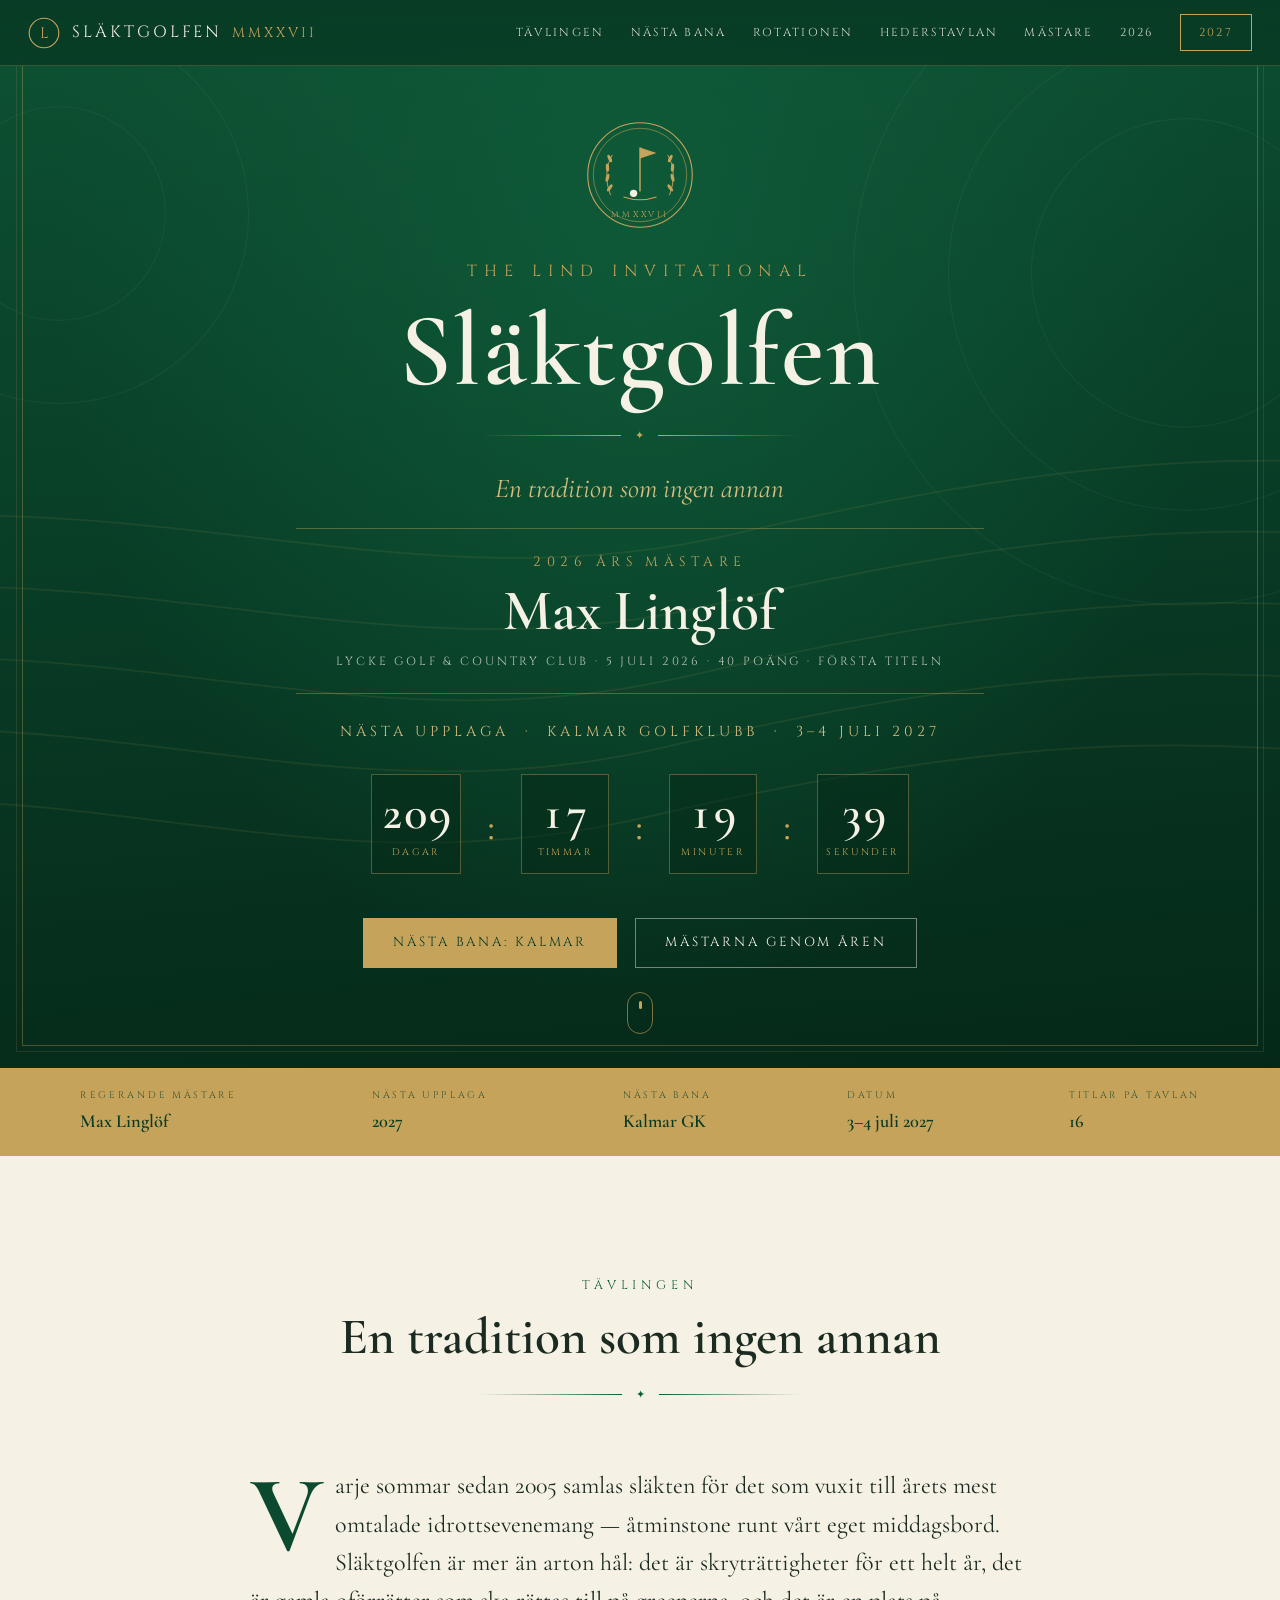
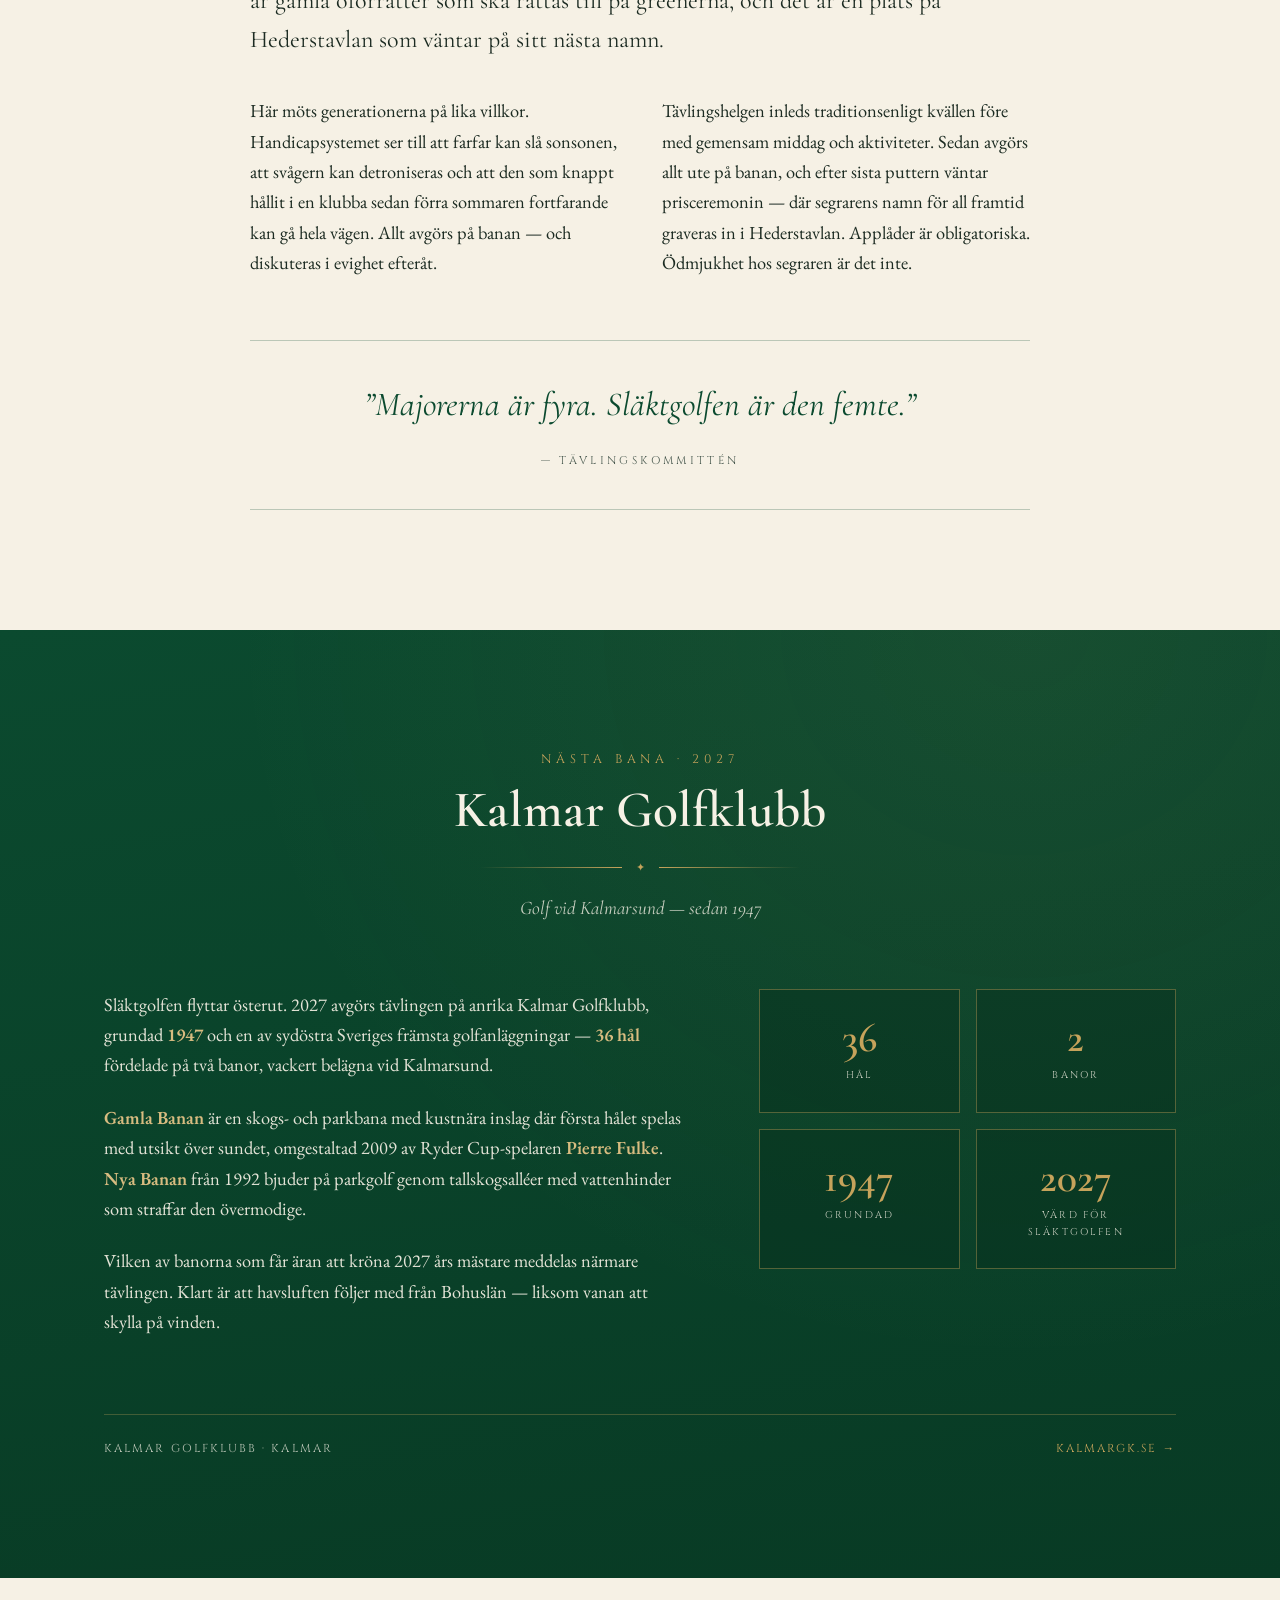
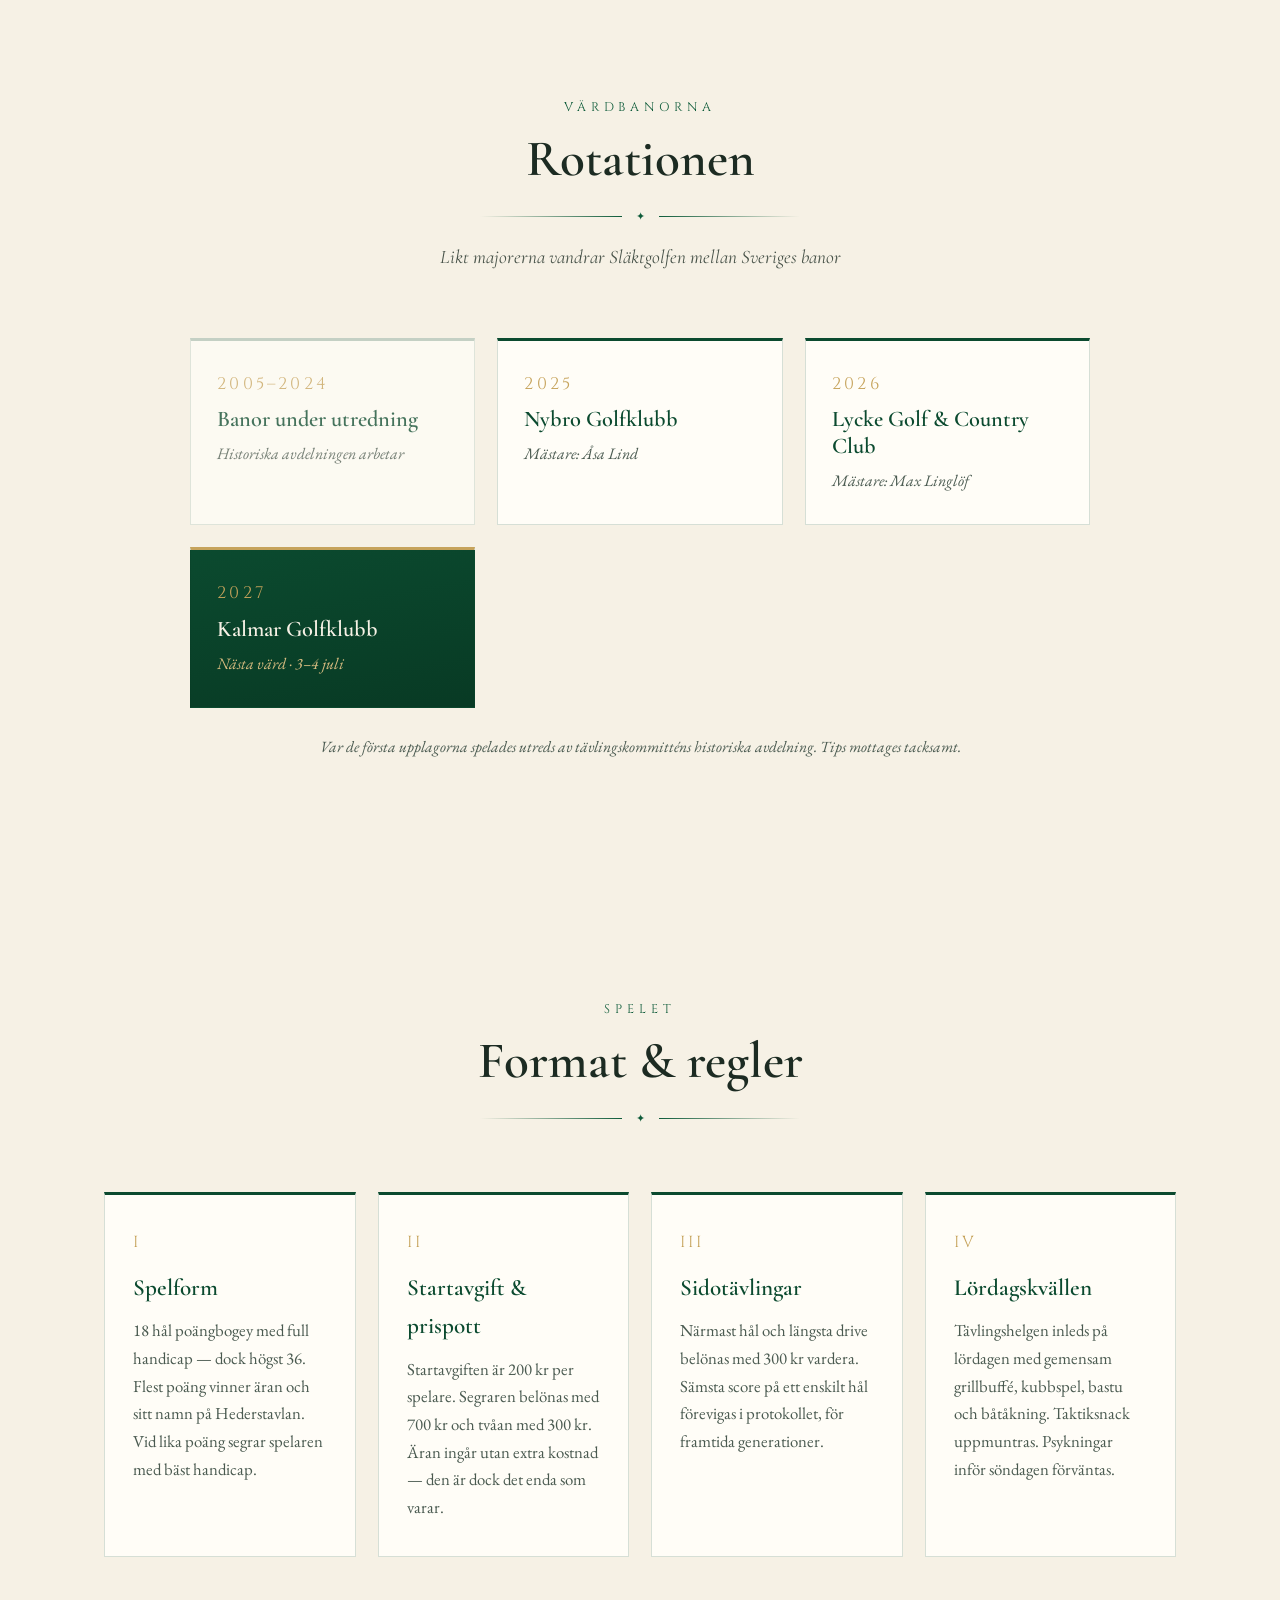
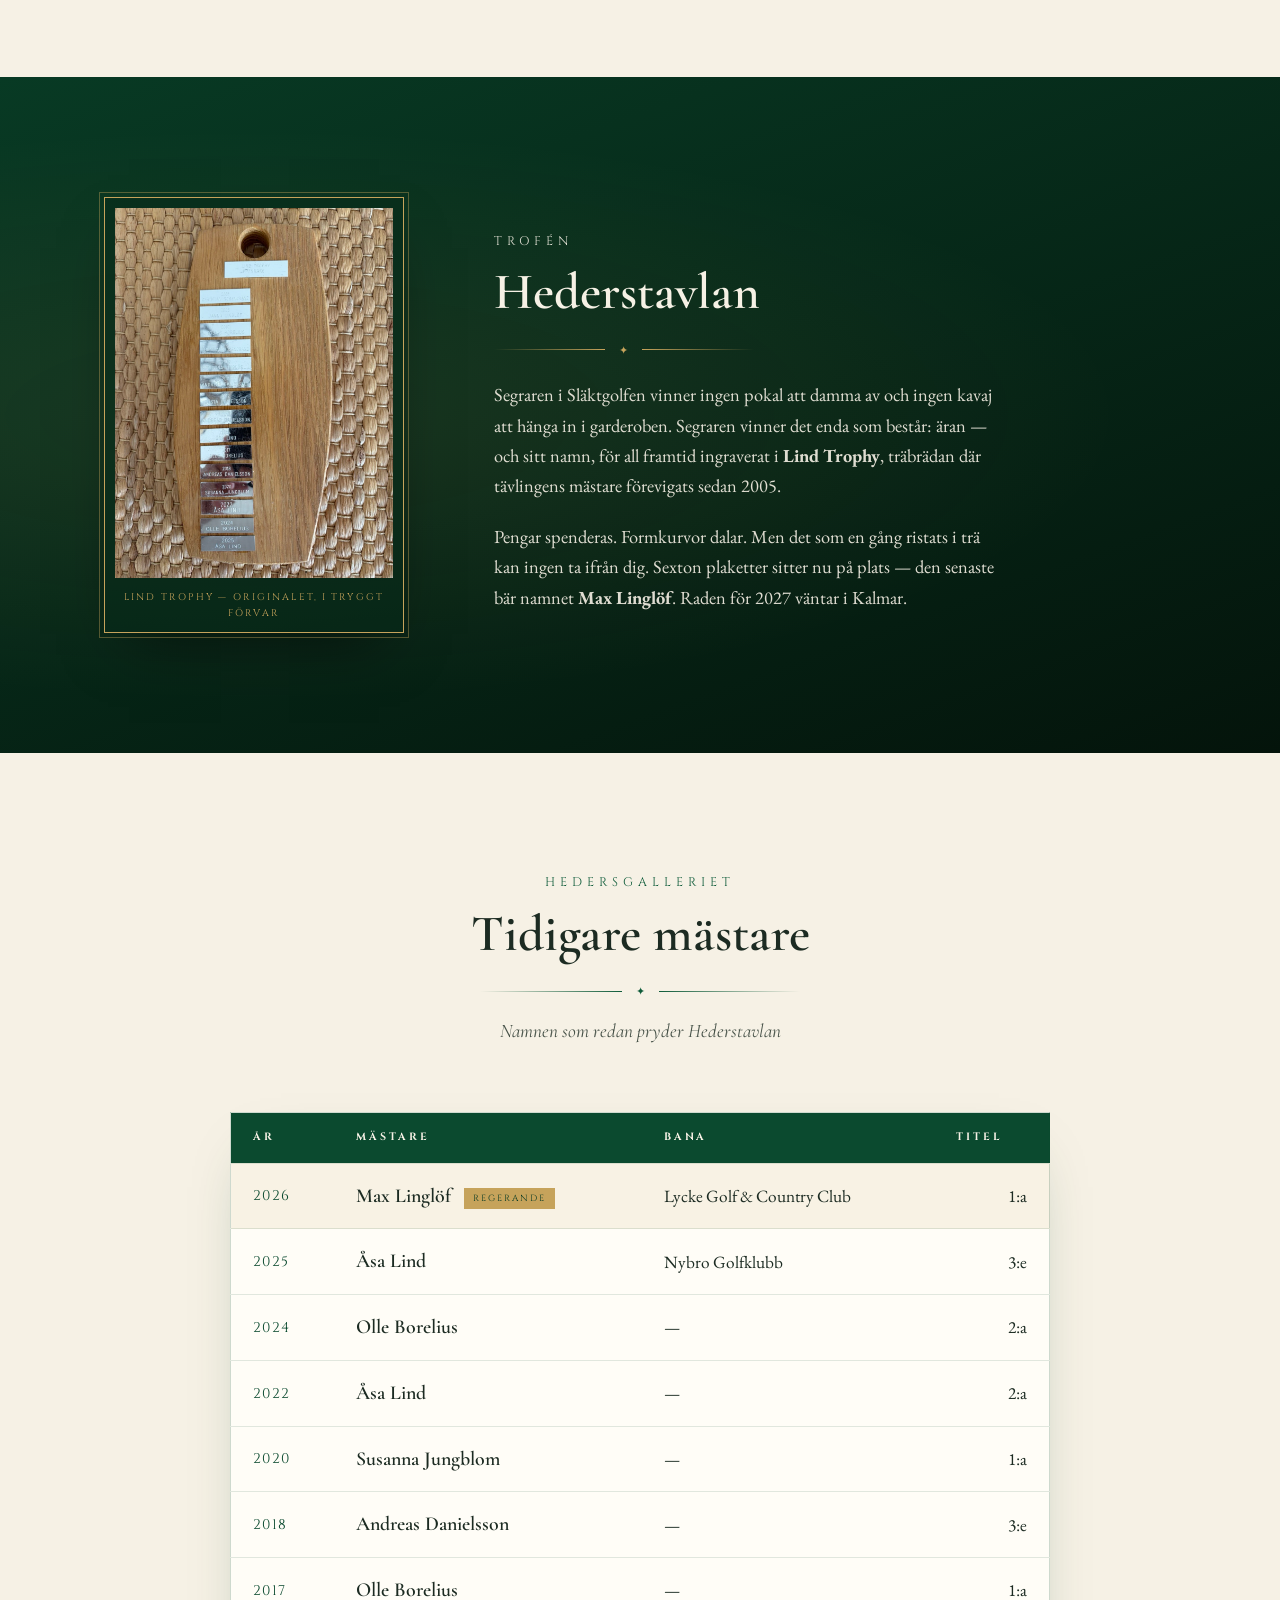
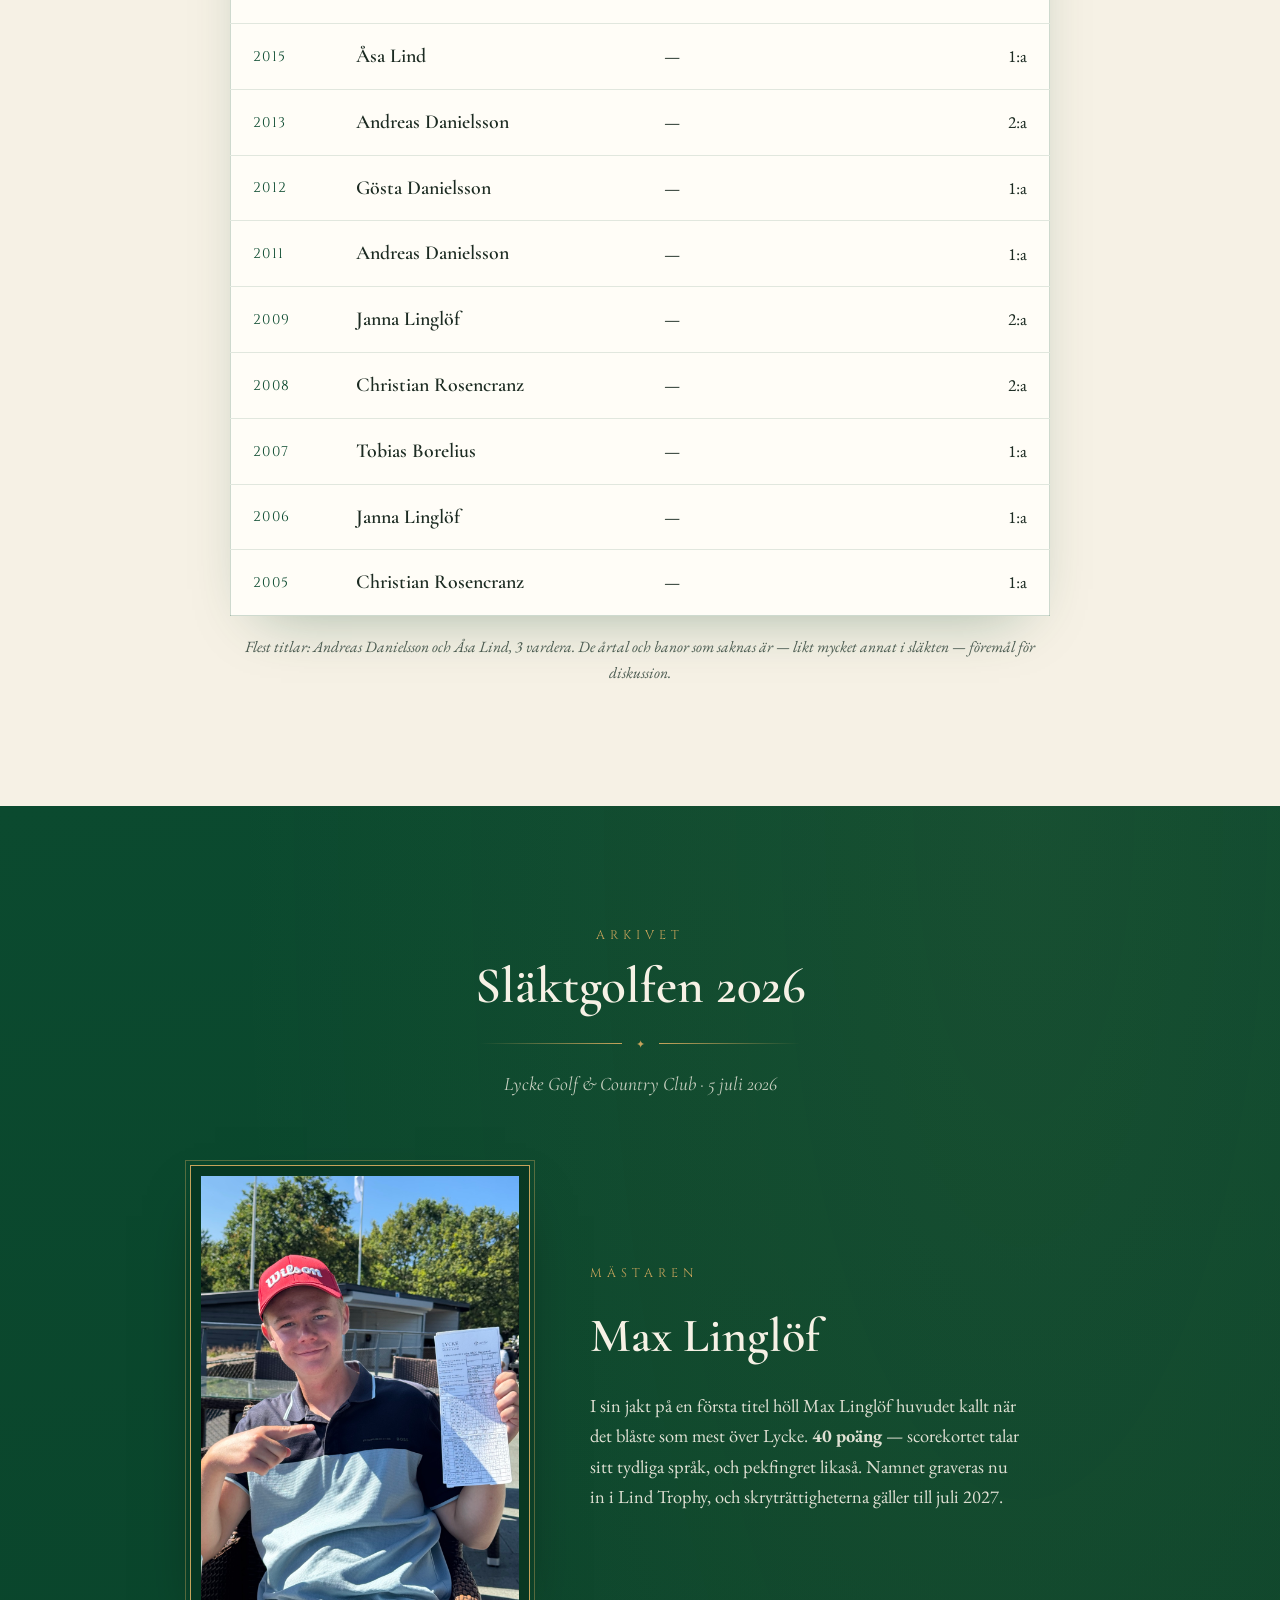
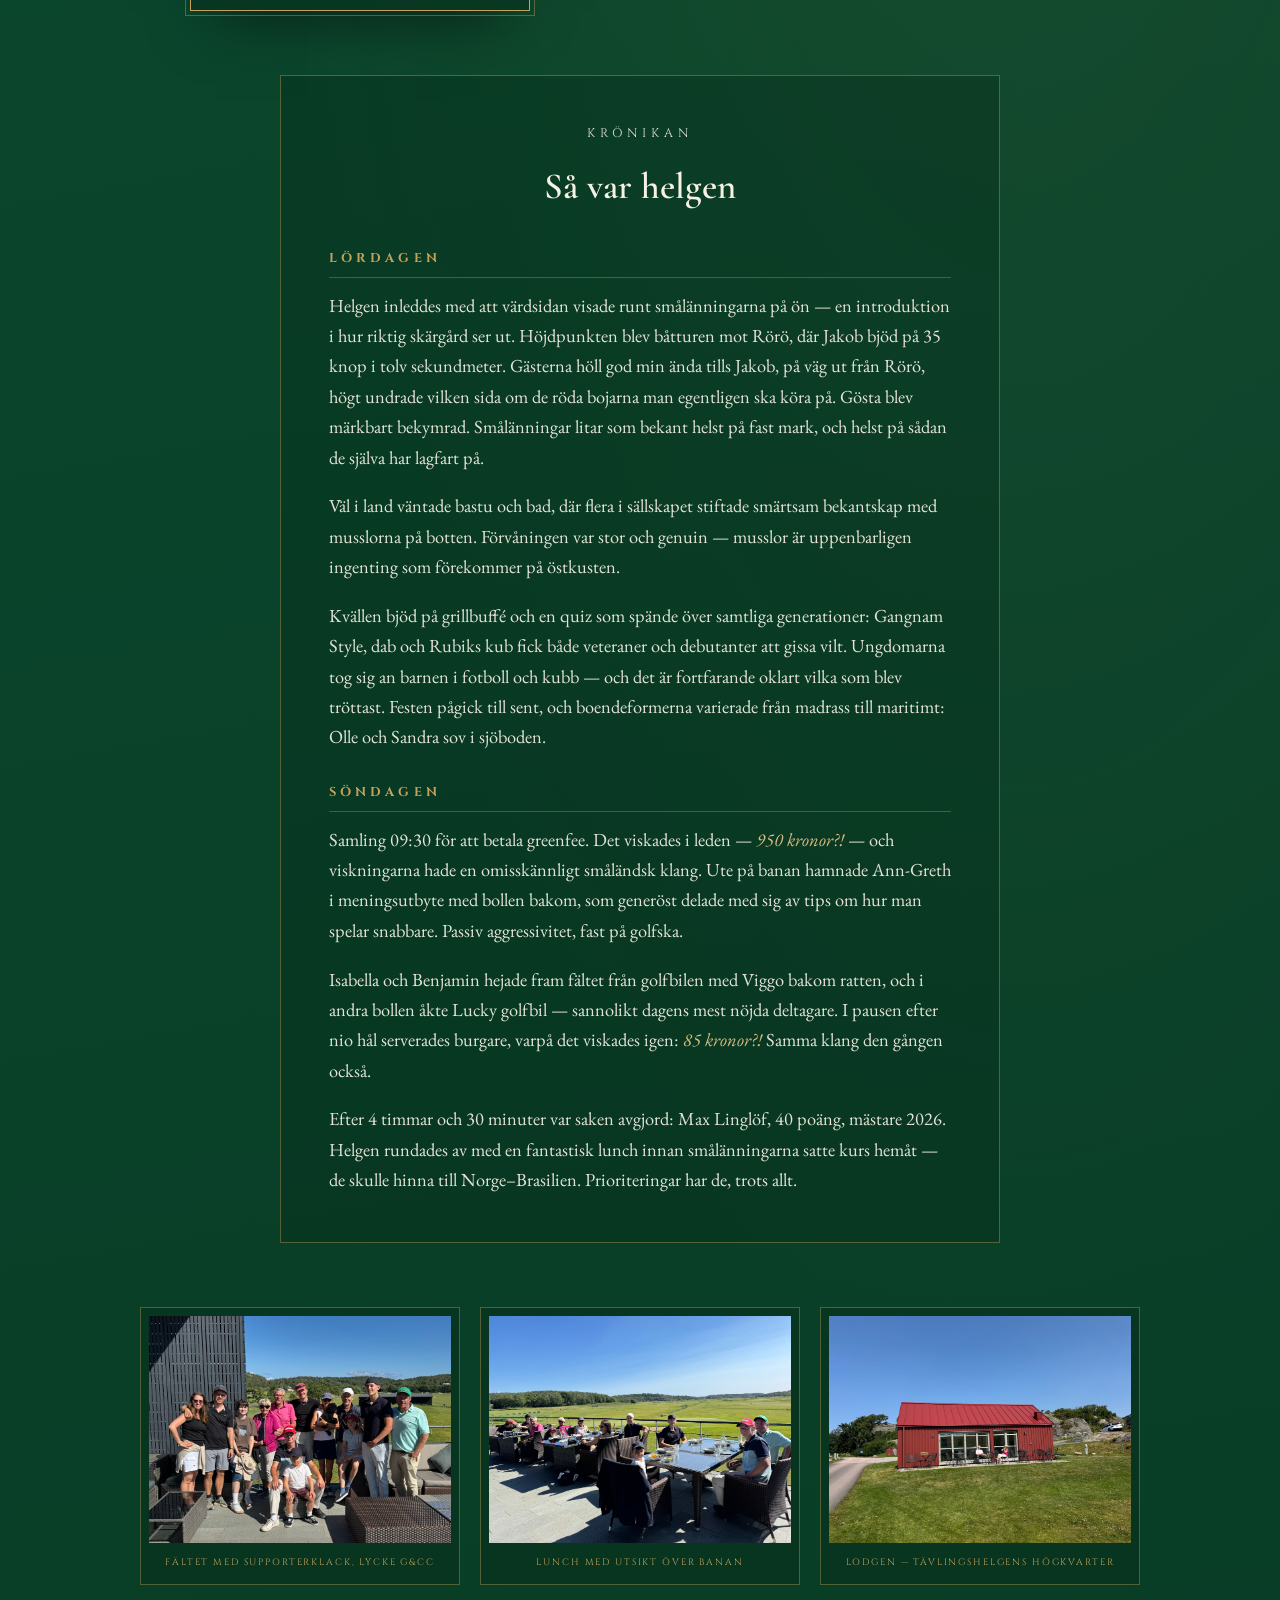
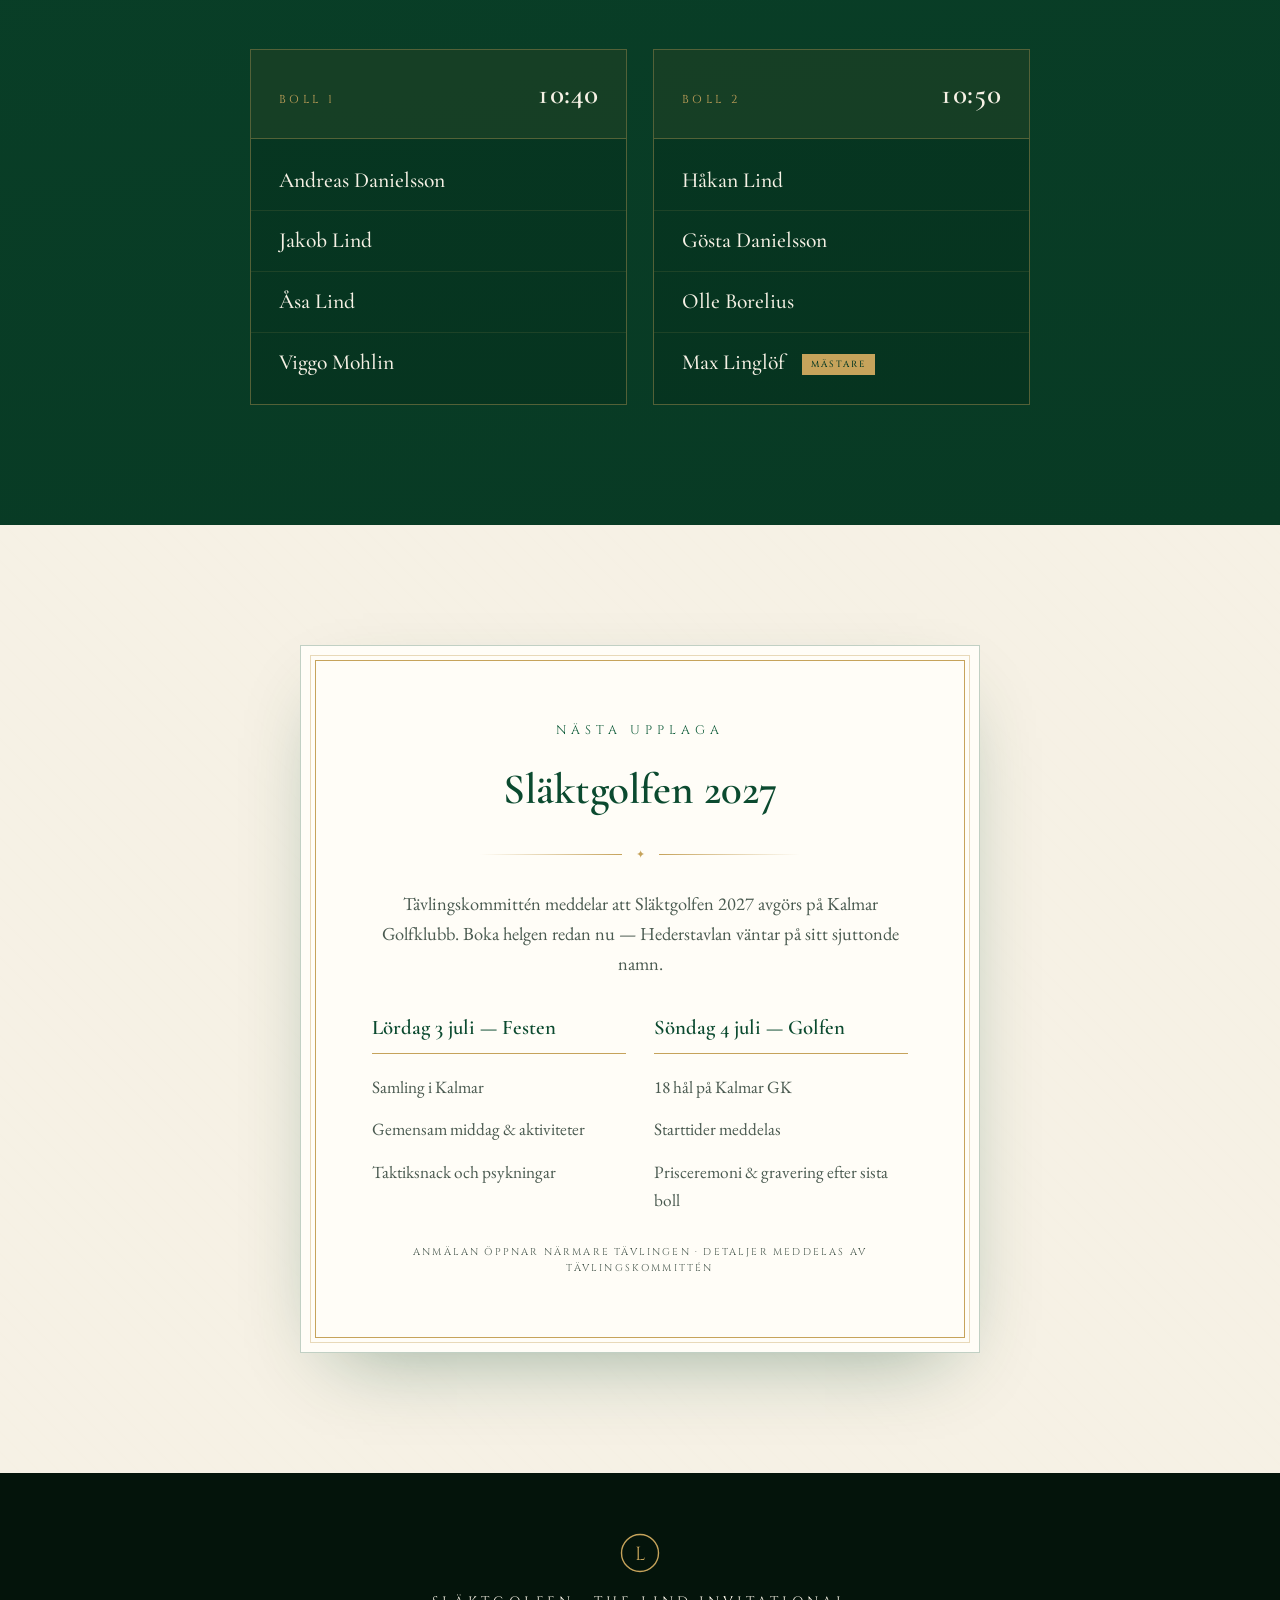
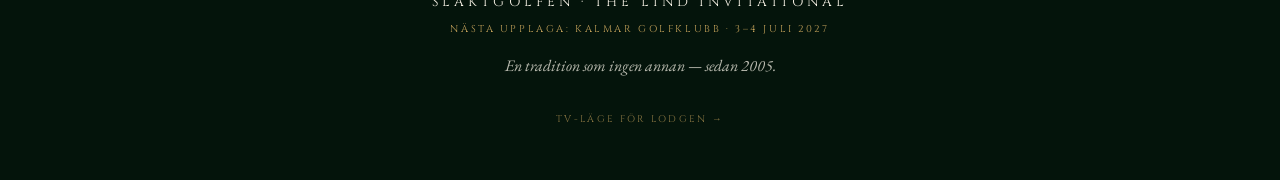
==== commit ba20b992: "Max vann med 40 poäng; helgkrönika i 2026-arkivet Co-Authored-By: Claude Fable 5 <noreply@anthropic." ====
--- a/index.html
+++ b/index.html
@@ -101,7 +101,7 @@
       <div class="hero-champ reveal-hero" style="--d:5">
         <p class="hero-champ-label">2026 års mästare</p>
         <p class="hero-champ-name">Max Linglöf</p>
-        <p class="hero-champ-meta">Lycke Golf &amp; Country Club · 5 juli 2026 · Första titeln</p>
+        <p class="hero-champ-meta">Lycke Golf &amp; Country Club · 5 juli 2026 · 40 poäng · Första titeln</p>
       </div>
 
       <p class="hero-next reveal-hero" style="--d:6">Nästa upplaga &nbsp;·&nbsp; Kalmar Golfklubb &nbsp;·&nbsp; 3–4 juli 2027</p>
@@ -300,8 +300,23 @@
         <div class="winner-text">
           <p class="section-kicker section-kicker-gold">Mästaren</p>
           <h3 class="winner-name">Max Linglöf</h3>
-          <p class="winner-desc">I sin jakt på en första titel höll Max Linglöf huvudet kallt när det blåste som mest över Lycke. Scorekortet talar sitt tydliga språk — och pekfingret likaså. Namnet graveras nu in i Lind Trophy, och skryträttigheterna gäller till juli 2027.</p>
+          <p class="winner-desc">I sin jakt på en första titel höll Max Linglöf huvudet kallt när det blåste som mest över Lycke. <strong>40 poäng</strong> — scorekortet talar sitt tydliga språk, och pekfingret likaså. Namnet graveras nu in i Lind Trophy, och skryträttigheterna gäller till juli 2027.</p>
         </div>
+      </div>
+
+      <div class="chronicle reveal">
+        <p class="section-kicker section-kicker-gold">Krönikan</p>
+        <h3 class="chronicle-title">Så var helgen</h3>
+
+        <h4 class="chronicle-day">Lördagen</h4>
+        <p>Helgen inleddes med att värdsidan visade runt smålänningarna på ön — en introduktion i hur riktig skärgård ser ut. Höjdpunkten blev båtturen mot Rörö, där Jakob bjöd på 35 knop i tolv sekundmeter. Gästerna höll god min ända tills Jakob, på väg ut från Rörö, högt undrade vilken sida om de röda bojarna man egentligen ska köra på. Gösta blev märkbart bekymrad. Smålänningar litar som bekant helst på fast mark, och helst på sådan de själva har lagfart på.</p>
+        <p>Väl i land väntade bastu och bad, där flera i sällskapet stiftade smärtsam bekantskap med musslorna på botten. Förvåningen var stor och genuin — musslor är uppenbarligen ingenting som förekommer på östkusten.</p>
+        <p>Kvällen bjöd på grillbuffé och en quiz som spände över samtliga generationer: Gangnam Style, dab och Rubiks kub fick både veteraner och debutanter att gissa vilt. Ungdomarna tog sig an barnen i fotboll och kubb — och det är fortfarande oklart vilka som blev tröttast. Festen pågick till sent, och boendeformerna varierade från madrass till maritimt: Olle och Sandra sov i sjöboden.</p>
+
+        <h4 class="chronicle-day">Söndagen</h4>
+        <p>Samling 09:30 för att betala greenfee. Det viskades i leden — <em>950 kronor?!</em> — och viskningarna hade en omisskännligt småländsk klang. Ute på banan hamnade Ann-Greth i meningsutbyte med bollen bakom, som generöst delade med sig av tips om hur man spelar snabbare. Passiv aggressivitet, fast på golfska.</p>
+        <p>Isabella och Benjamin hejade fram fältet från golfbilen med Viggo bakom ratten, och i andra bollen åkte Lucky golfbil — sannolikt dagens mest nöjda deltagare. I pausen efter nio hål serverades burgare, varpå det viskades igen: <em>85 kronor?!</em> Samma klang den gången också.</p>
+        <p>Efter 4 timmar och 30 minuter var saken avgjord: Max Linglöf, 40 poäng, mästare 2026. Helgen rundades av med en fantastisk lunch innan smålänningarna satte kurs hemåt — de skulle hinna till Norge–Brasilien. Prioriteringar har de, trots allt.</p>
       </div>
 
       <div class="gallery reveal">
--- a/styles.css
+++ b/styles.css
@@ -767,6 +767,39 @@
   margin: 6px 0 14px;
 }
 .winner-desc { color: rgba(246, 241, 229, 0.9); max-width: 48ch; }
+
+.chronicle {
+  max-width: 720px;
+  margin: 0 auto clamp(44px, 6vw, 64px);
+  padding: clamp(30px, 4vw, 48px) clamp(24px, 4vw, 48px);
+  border: 1px solid rgba(198, 163, 91, 0.4);
+  background: rgba(5, 40, 24, 0.35);
+}
+.chronicle .section-kicker { text-align: center; }
+.chronicle-title {
+  font-family: var(--font-display);
+  font-weight: 600;
+  font-size: clamp(1.7rem, 3.5vw, 2.3rem);
+  color: var(--cream);
+  text-align: center;
+  margin-bottom: 6px;
+}
+.chronicle-day {
+  font-family: var(--font-caps);
+  font-size: 0.8rem;
+  letter-spacing: 0.32em;
+  text-transform: uppercase;
+  color: var(--gold);
+  margin: 30px 0 12px;
+  padding-bottom: 8px;
+  border-bottom: 1px solid rgba(198, 163, 91, 0.35);
+}
+.chronicle p {
+  color: rgba(246, 241, 229, 0.92);
+  margin-bottom: 1em;
+}
+.chronicle p:last-child { margin-bottom: 0; }
+.chronicle em { color: var(--gold-soft); }
 
 .gallery {
   display: grid;
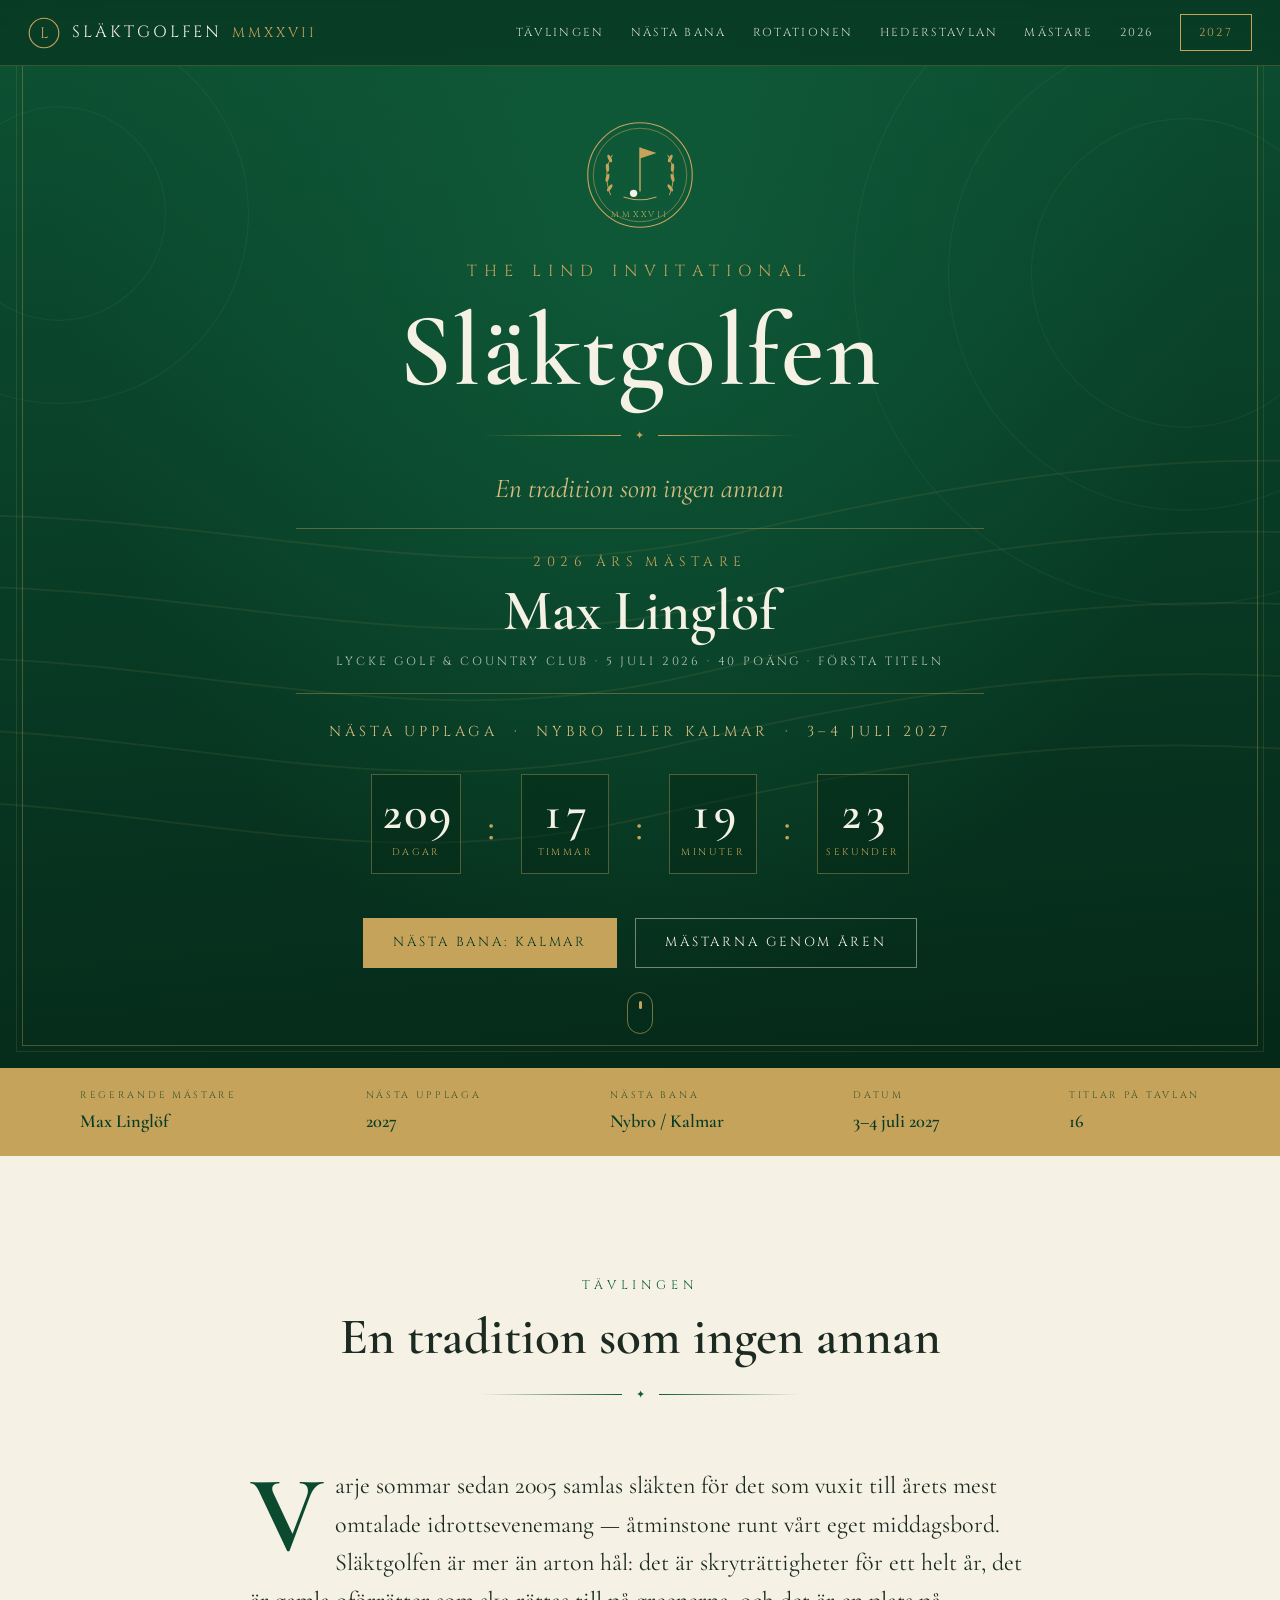
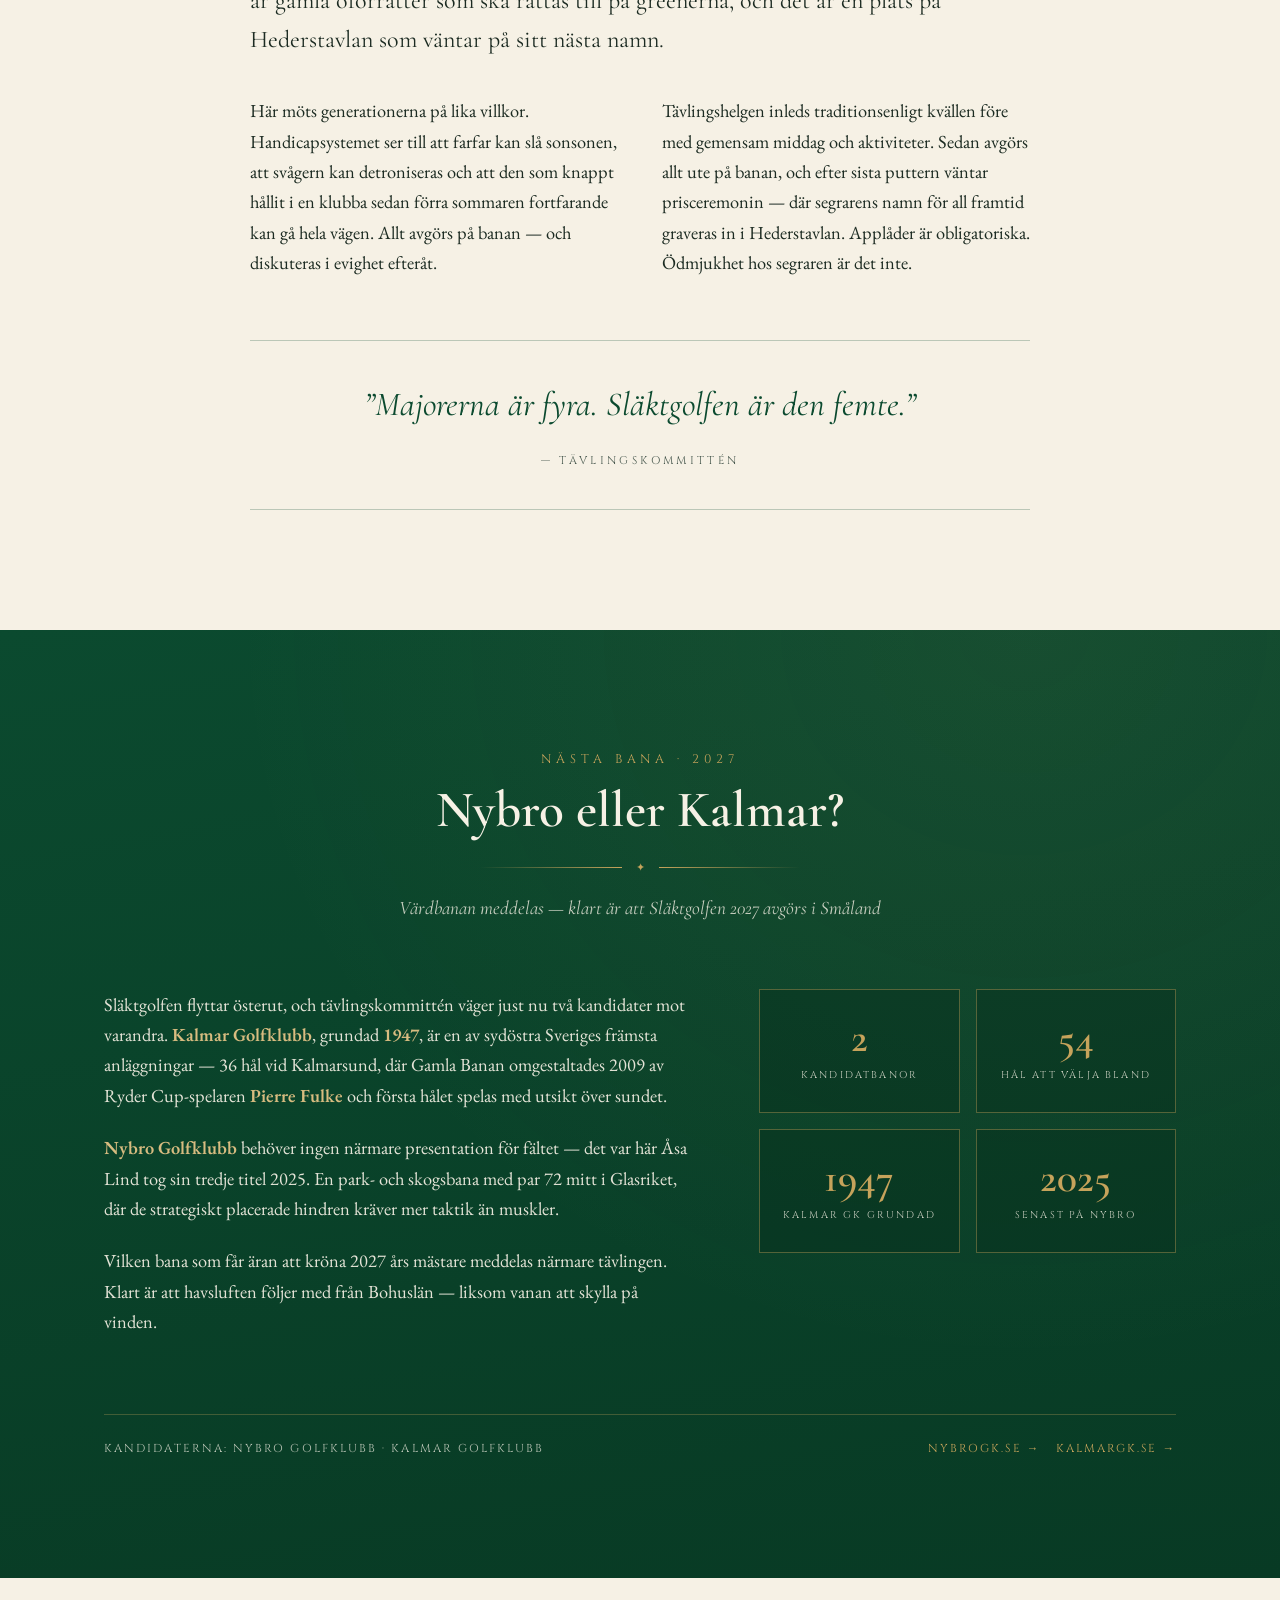
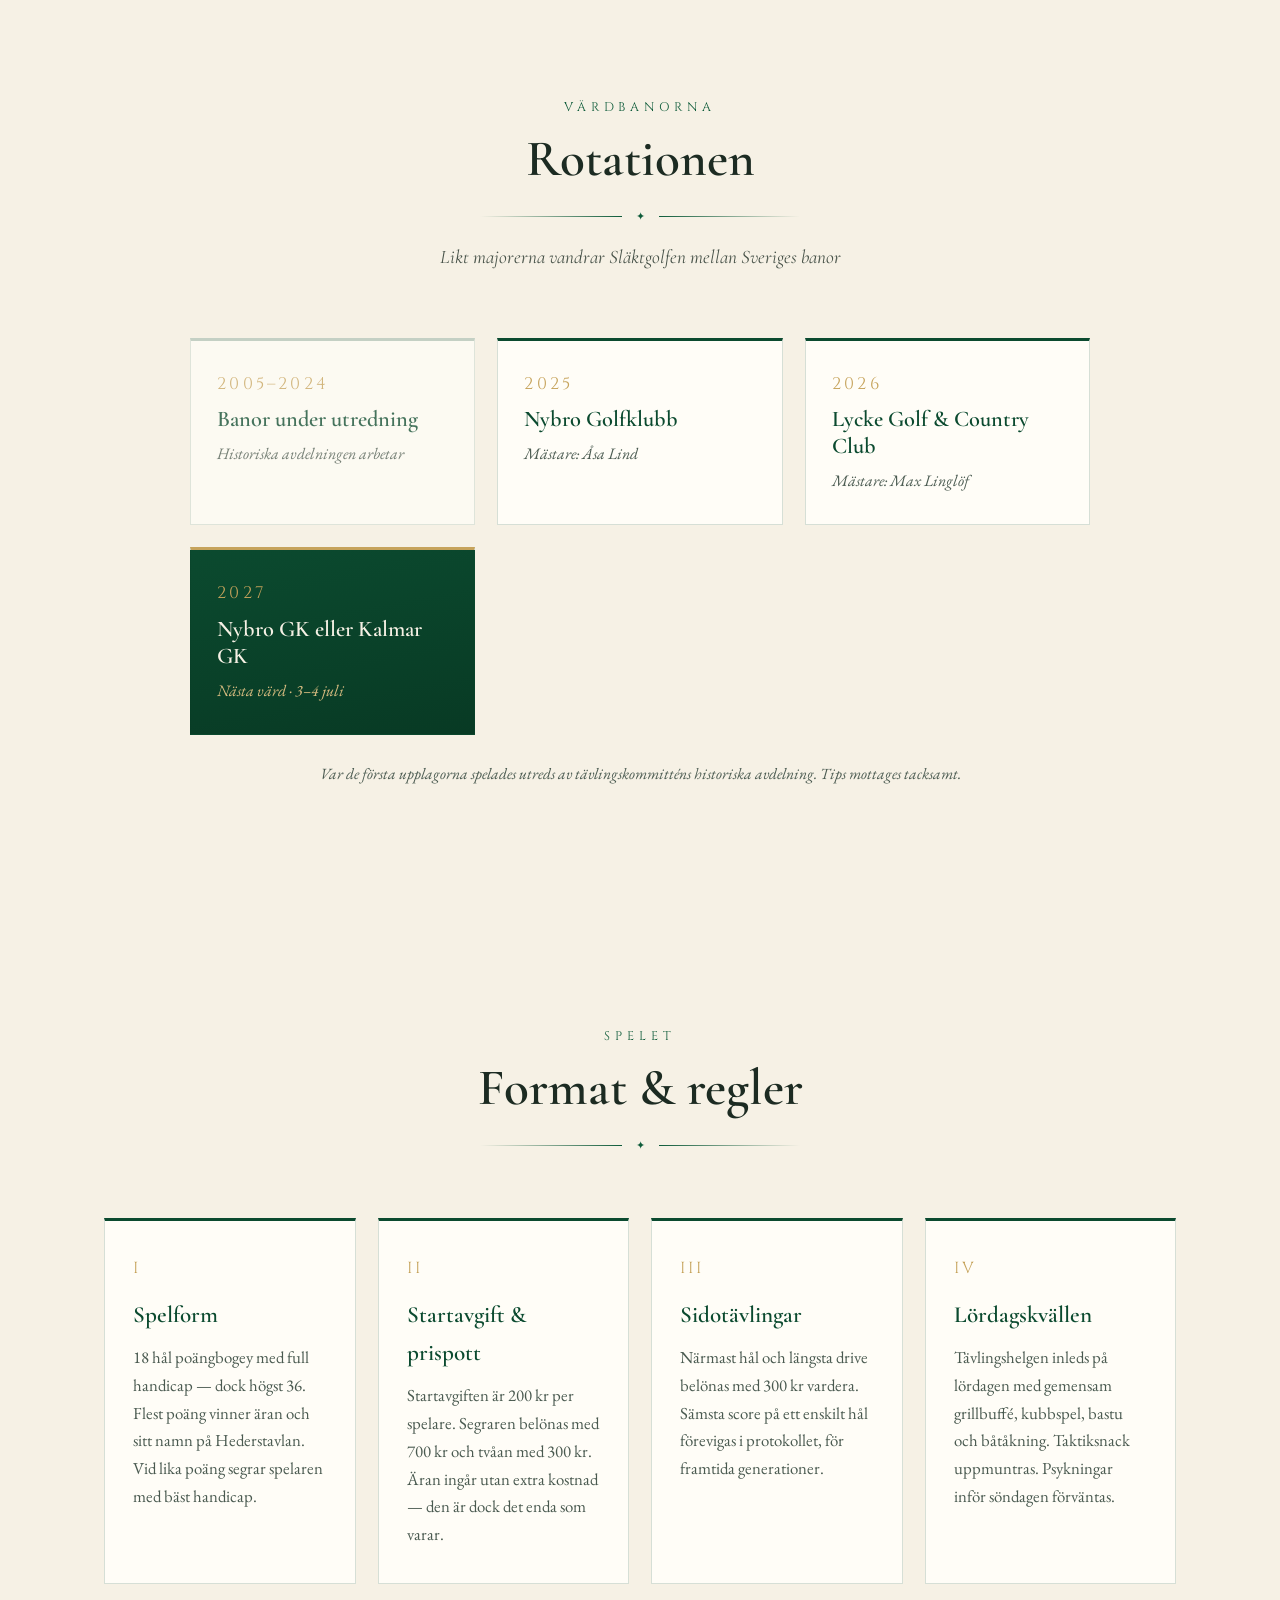
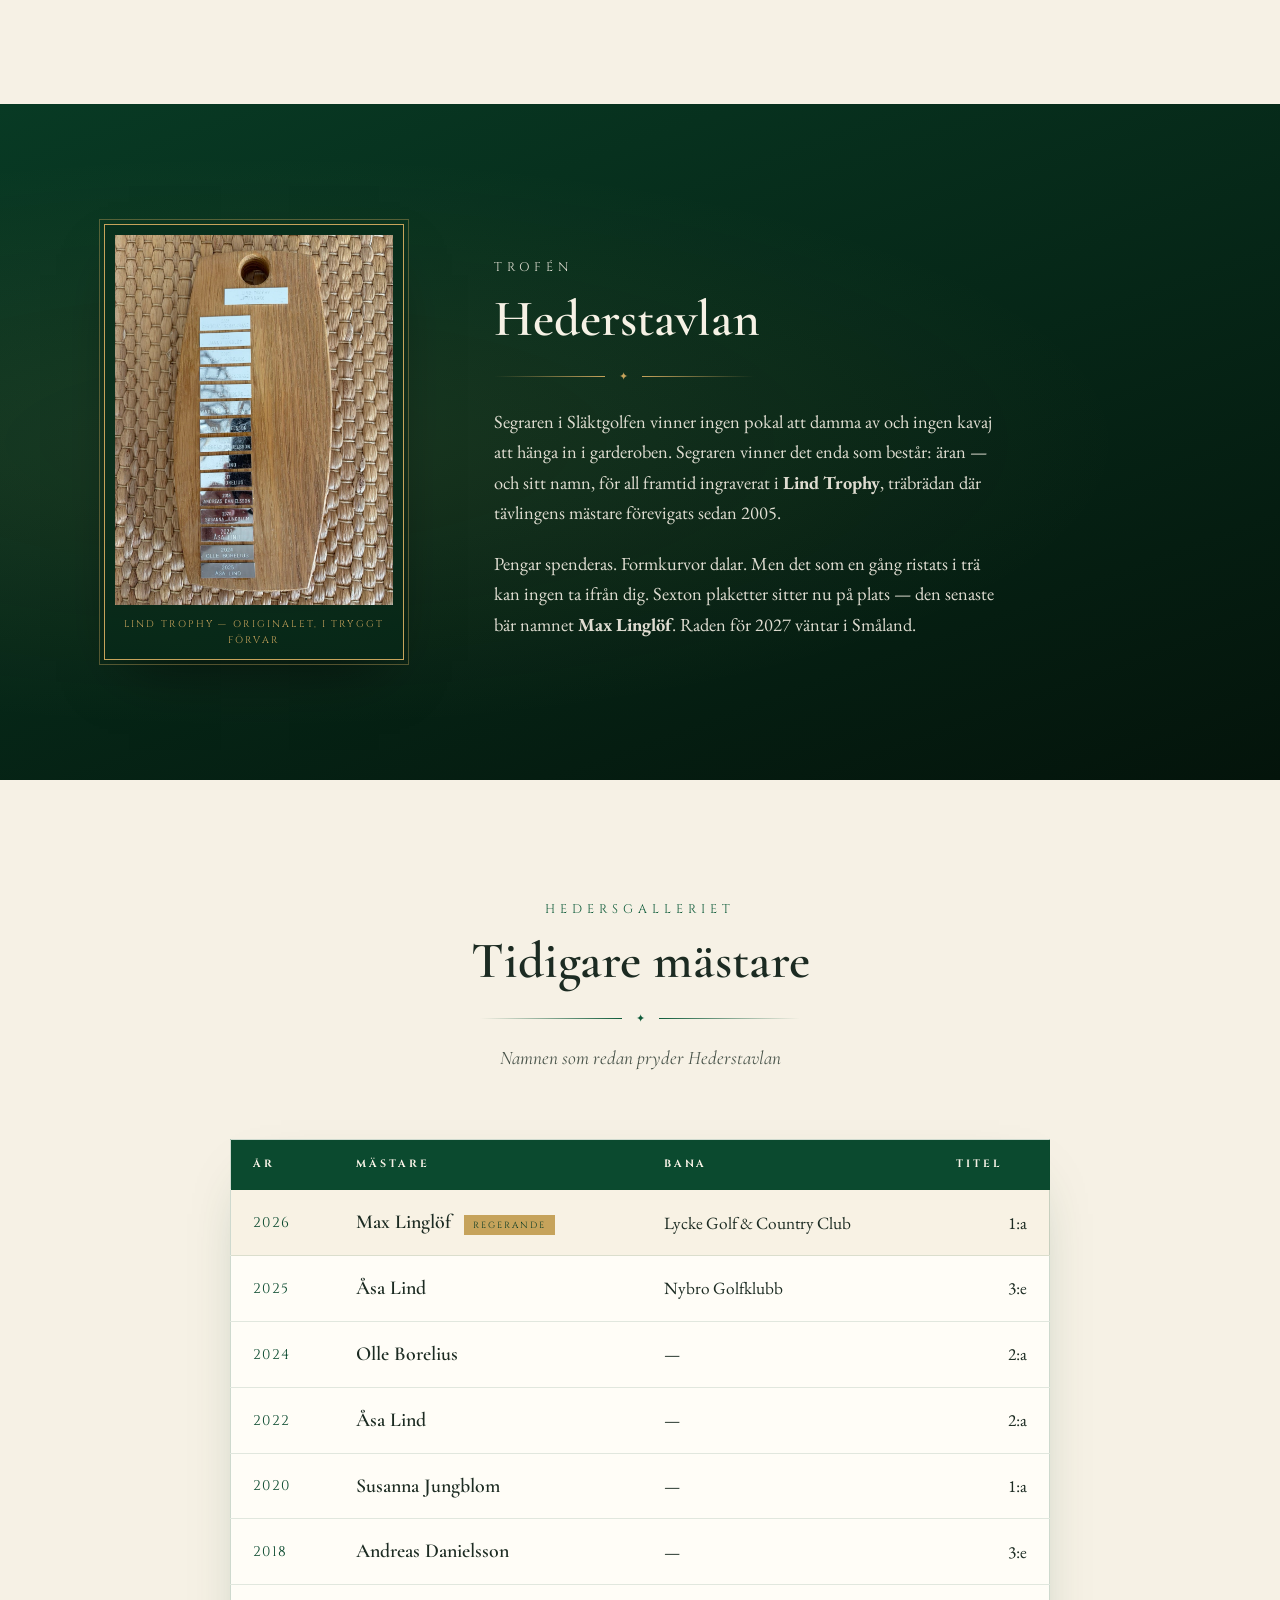
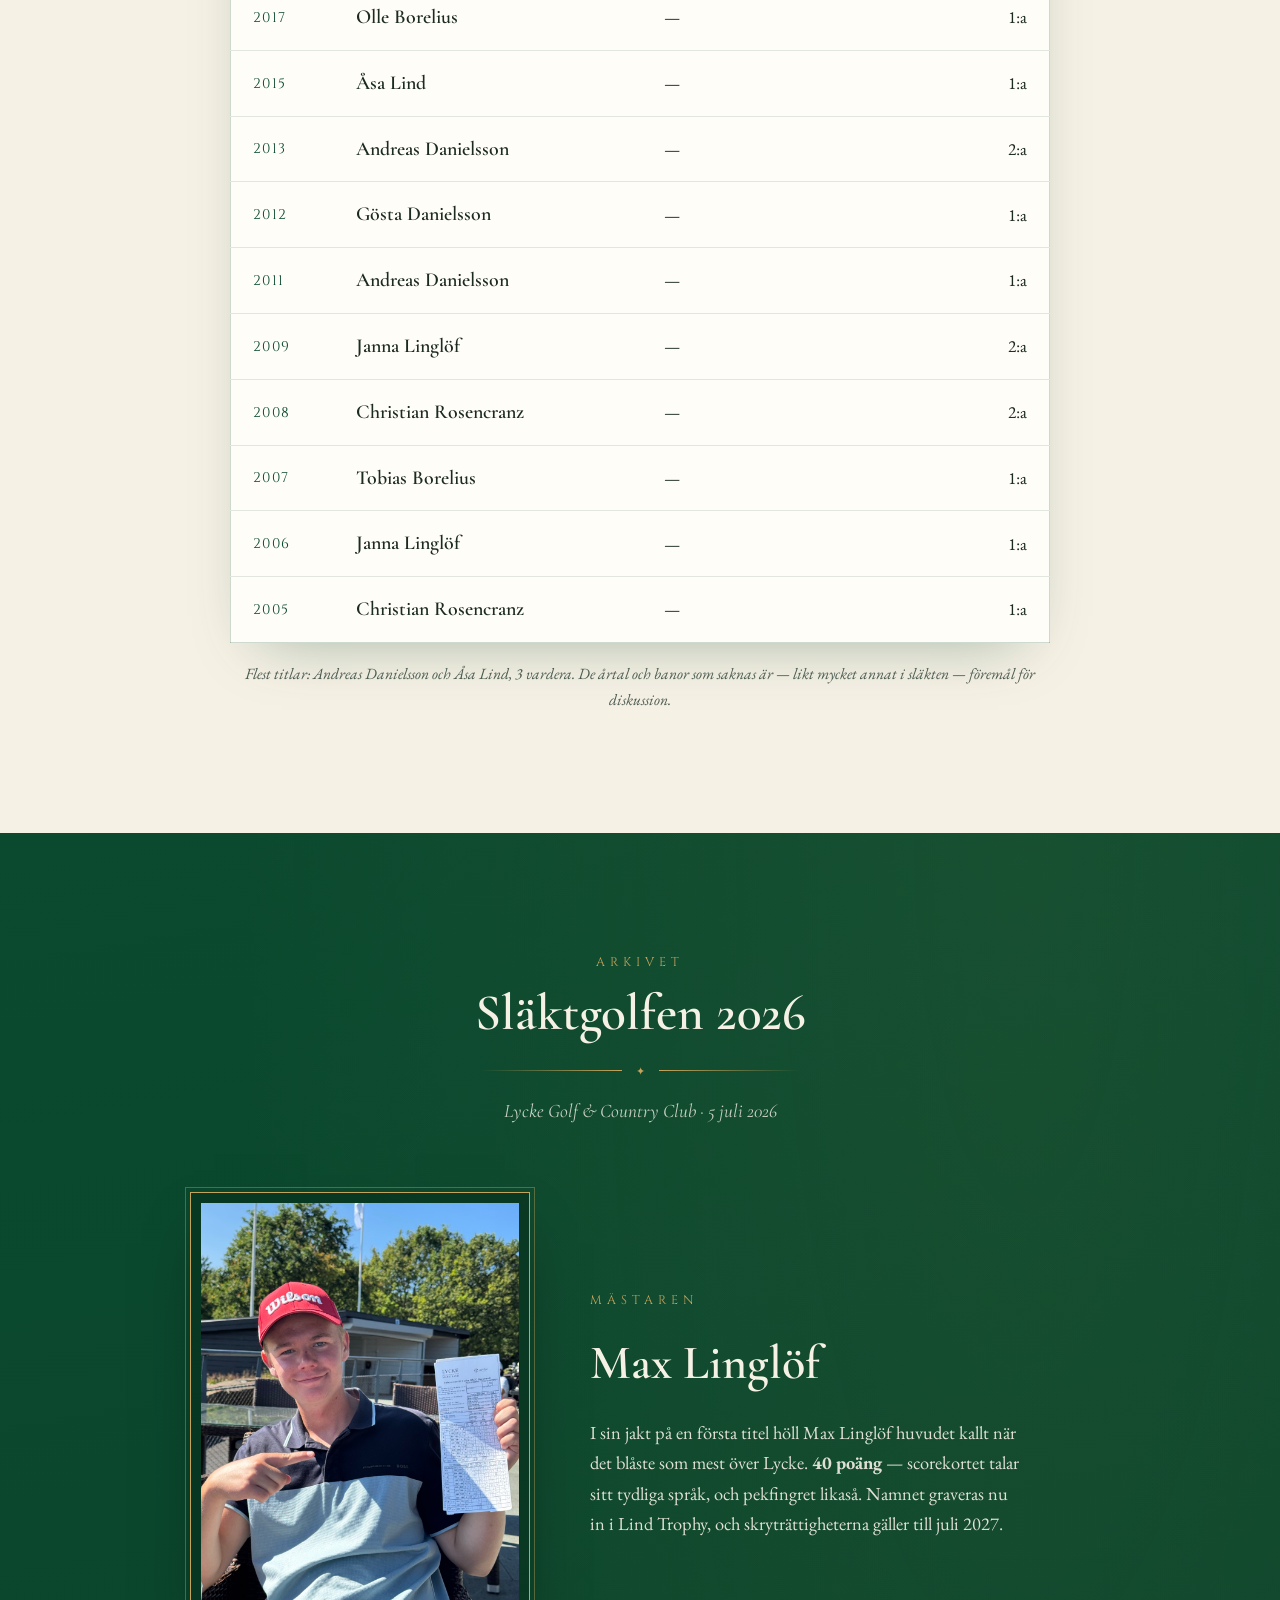
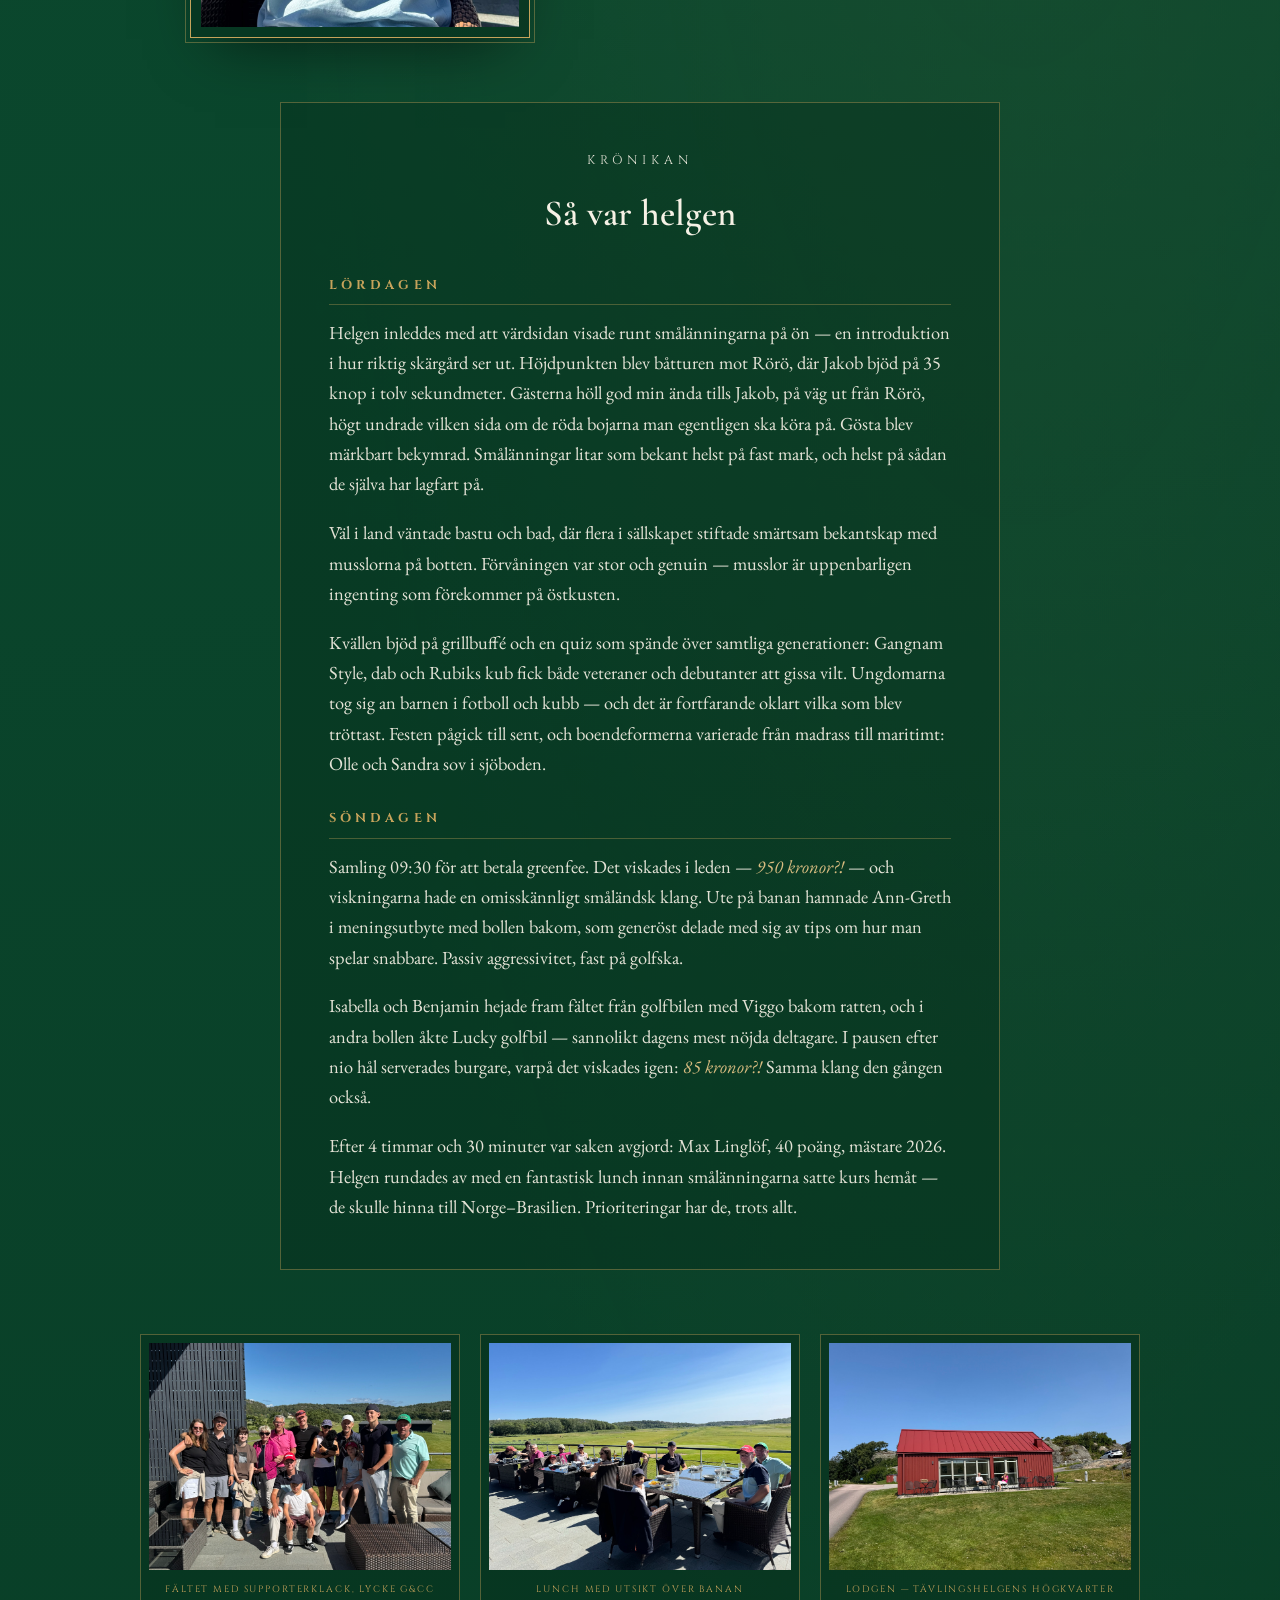
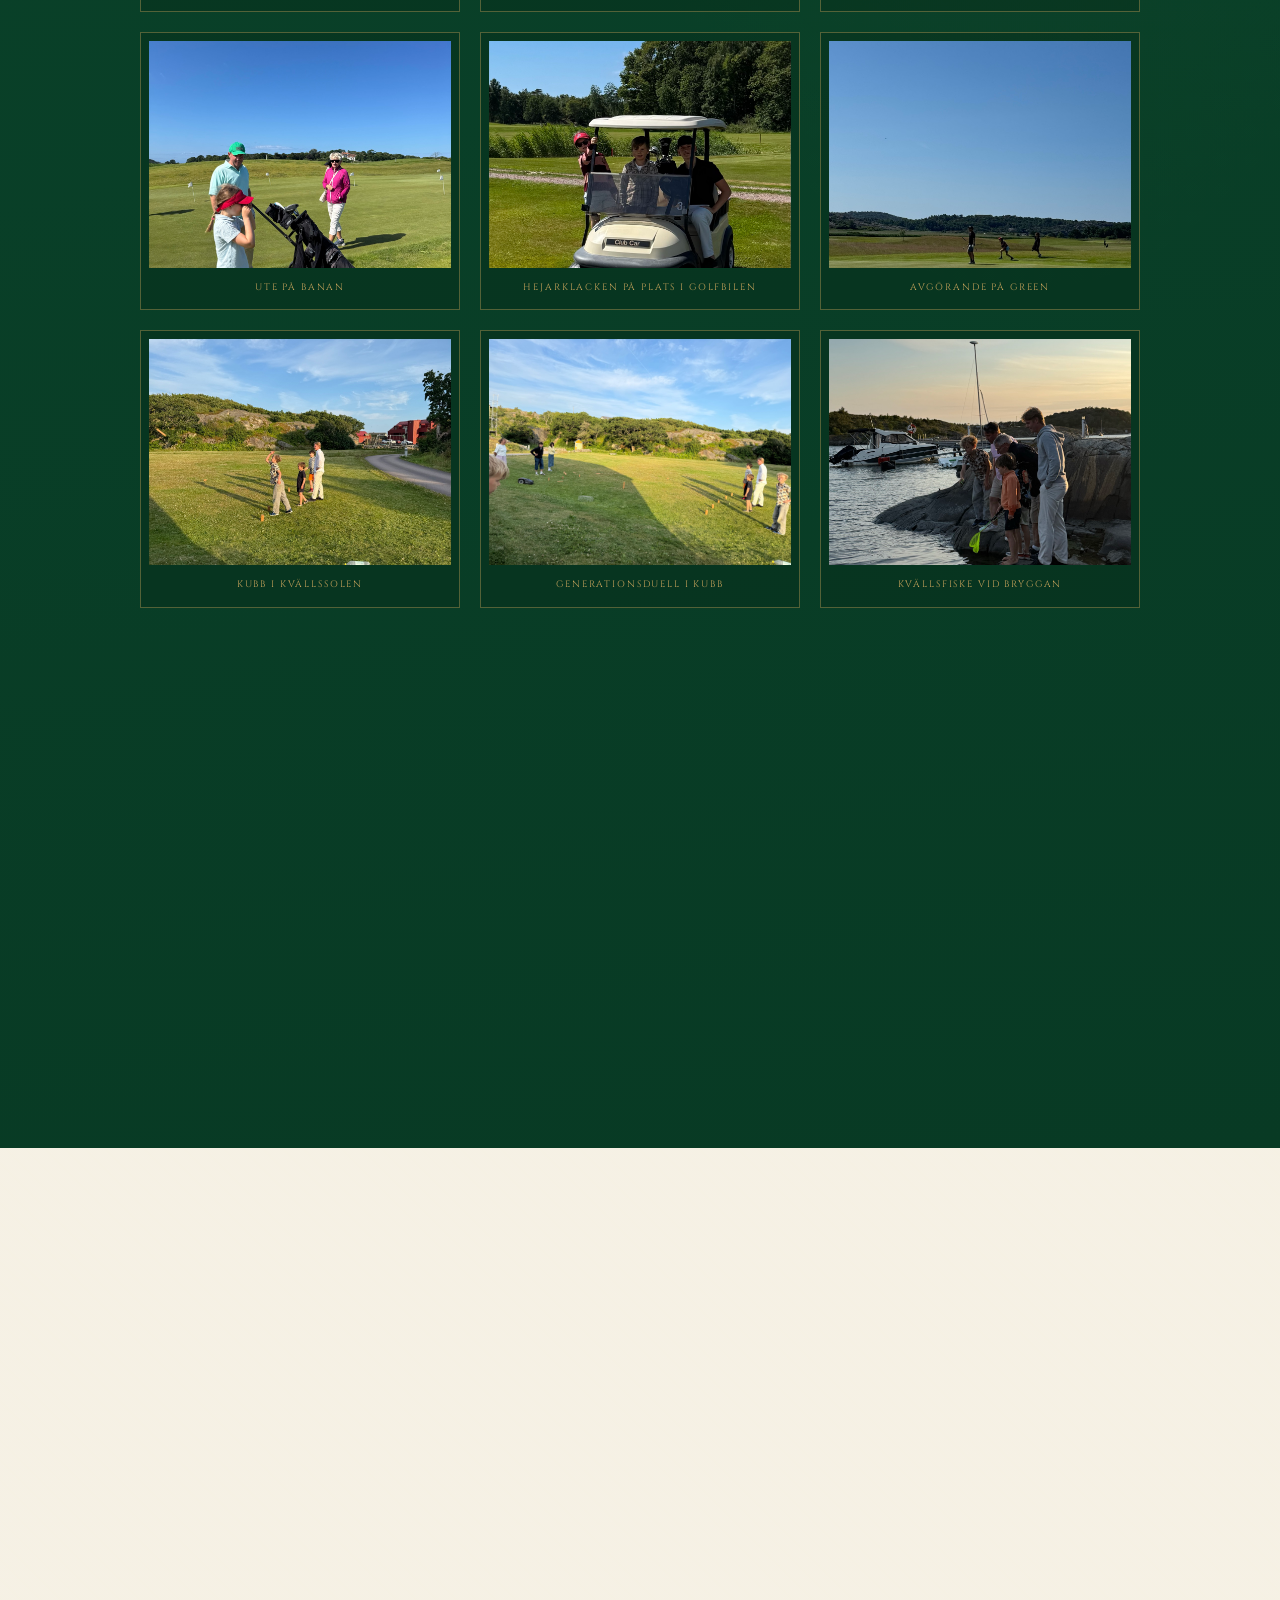
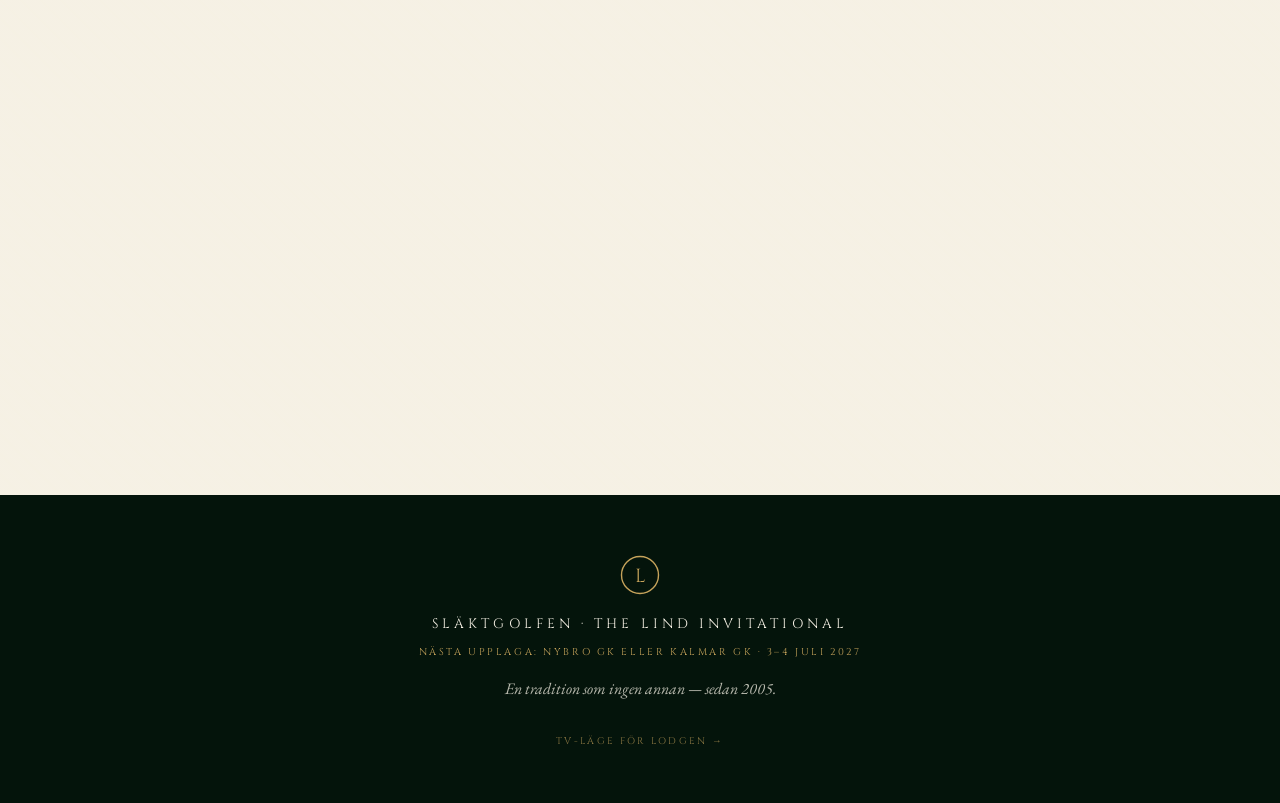
==== commit 470ca6e1: "2027 års bana: Nybro eller Kalmar; sex nya bilder i 2026-galleriet Co-Authored-By: Claude Fable 5 <n" ====
--- a/index.html
+++ b/index.html
@@ -104,7 +104,7 @@
         <p class="hero-champ-meta">Lycke Golf &amp; Country Club · 5 juli 2026 · 40 poäng · Första titeln</p>
       </div>
 
-      <p class="hero-next reveal-hero" style="--d:6">Nästa upplaga &nbsp;·&nbsp; Kalmar Golfklubb &nbsp;·&nbsp; 3–4 juli 2027</p>
+      <p class="hero-next reveal-hero" style="--d:6">Nästa upplaga &nbsp;·&nbsp; Nybro eller Kalmar &nbsp;·&nbsp; 3–4 juli 2027</p>
 
       <div class="countdown reveal-hero" style="--d:7" id="countdown" role="timer" aria-label="Nedräkning till golfdagen 2027">
         <div class="count-unit"><span class="count-num" id="cd-days">–</span><span class="count-label">Dagar</span></div>
@@ -133,7 +133,7 @@
     <div class="infostrip-inner">
       <div class="info-item"><span class="info-label">Regerande mästare</span><span class="info-value">Max Linglöf</span></div>
       <div class="info-item"><span class="info-label">Nästa upplaga</span><span class="info-value">2027</span></div>
-      <div class="info-item"><span class="info-label">Nästa bana</span><span class="info-value">Kalmar GK</span></div>
+      <div class="info-item"><span class="info-label">Nästa bana</span><span class="info-value">Nybro / Kalmar</span></div>
       <div class="info-item"><span class="info-label">Datum</span><span class="info-value">3–4 juli 2027</span></div>
       <div class="info-item"><span class="info-label">Titlar på tavlan</span><span class="info-value">16</span></div>
     </div>
@@ -166,28 +166,28 @@
     <div class="container">
       <div class="section-head reveal">
         <p class="section-kicker section-kicker-gold">Nästa bana · 2027</p>
-        <h2 class="section-title">Kalmar Golfklubb</h2>
+        <h2 class="section-title">Nybro eller Kalmar?</h2>
         <div class="section-rule section-rule-gold" aria-hidden="true"><span></span><i>✦</i><span></span></div>
-        <p class="section-sub">Golf vid Kalmarsund — sedan 1947</p>
+        <p class="section-sub">Värdbanan meddelas — klart är att Släktgolfen 2027 avgörs i Småland</p>
       </div>
 
       <div class="course-grid">
         <div class="course-text reveal">
-          <p>Släktgolfen flyttar österut. 2027 avgörs tävlingen på anrika Kalmar Golfklubb, grundad <strong>1947</strong> och en av sydöstra Sveriges främsta golfanläggningar — <strong>36 hål</strong> fördelade på två banor, vackert belägna vid Kalmarsund.</p>
-          <p><strong>Gamla Banan</strong> är en skogs- och parkbana med kustnära inslag där första hålet spelas med utsikt över sundet, omgestaltad 2009 av Ryder Cup-spelaren <strong>Pierre Fulke</strong>. <strong>Nya Banan</strong> från 1992 bjuder på parkgolf genom tallskogsalléer med vattenhinder som straffar den övermodige.</p>
-          <p>Vilken av banorna som får äran att kröna 2027 års mästare meddelas närmare tävlingen. Klart är att havsluften följer med från Bohuslän — liksom vanan att skylla på vinden.</p>
+          <p>Släktgolfen flyttar österut, och tävlingskommittén väger just nu två kandidater mot varandra. <strong>Kalmar Golfklubb</strong>, grundad <strong>1947</strong>, är en av sydöstra Sveriges främsta anläggningar — 36 hål vid Kalmarsund, där Gamla Banan omgestaltades 2009 av Ryder Cup-spelaren <strong>Pierre Fulke</strong> och första hålet spelas med utsikt över sundet.</p>
+          <p><strong>Nybro Golfklubb</strong> behöver ingen närmare presentation för fältet — det var här Åsa Lind tog sin tredje titel 2025. En park- och skogsbana med par 72 mitt i Glasriket, där de strategiskt placerade hindren kräver mer taktik än muskler.</p>
+          <p>Vilken bana som får äran att kröna 2027 års mästare meddelas närmare tävlingen. Klart är att havsluften följer med från Bohuslän — liksom vanan att skylla på vinden.</p>
         </div>
         <div class="course-stats reveal">
-          <div class="stat-card"><span class="stat-num">36</span><span class="stat-label">Hål</span></div>
-          <div class="stat-card"><span class="stat-num">2</span><span class="stat-label">Banor</span></div>
-          <div class="stat-card"><span class="stat-num">1947</span><span class="stat-label">Grundad</span></div>
-          <div class="stat-card"><span class="stat-num">2027</span><span class="stat-label">Värd för Släktgolfen</span></div>
+          <div class="stat-card"><span class="stat-num">2</span><span class="stat-label">Kandidatbanor</span></div>
+          <div class="stat-card"><span class="stat-num">54</span><span class="stat-label">Hål att välja bland</span></div>
+          <div class="stat-card"><span class="stat-num">1947</span><span class="stat-label">Kalmar GK grundad</span></div>
+          <div class="stat-card"><span class="stat-num">2025</span><span class="stat-label">Senast på Nybro</span></div>
         </div>
       </div>
 
       <div class="course-address reveal">
-        <span>Kalmar Golfklubb · Kalmar</span>
-        <a href="https://www.kalmargk.se" target="_blank" rel="noopener">kalmargk.se&nbsp;→</a>
+        <span>Kandidaterna: Nybro Golfklubb · Kalmar Golfklubb</span>
+        <span><a href="https://www.nybrogk.se" target="_blank" rel="noopener">nybrogk.se&nbsp;→</a> &nbsp; <a href="https://www.kalmargk.se" target="_blank" rel="noopener">kalmargk.se&nbsp;→</a></span>
       </div>
     </div>
   </section>
@@ -255,7 +255,7 @@
         <h2 class="section-title reveal">Hederstavlan</h2>
         <div class="section-rule section-rule-gold reveal" aria-hidden="true"><span></span><i>✦</i><span></span></div>
         <p class="reveal">Segraren i Släktgolfen vinner ingen pokal att damma av och ingen kavaj att hänga in i garderoben. Segraren vinner det enda som består: äran — och sitt namn, för all framtid ingraverat i <strong>Lind Trophy</strong>, träbrädan där tävlingens mästare förevigats sedan 2005.</p>
-        <p class="reveal">Pengar spenderas. Formkurvor dalar. Men det som en gång ristats i trä kan ingen ta ifrån dig. Sexton plaketter sitter nu på plats — den senaste bär namnet <strong>Max Linglöf</strong>. Raden för 2027 väntar i Kalmar.</p>
+        <p class="reveal">Pengar spenderas. Formkurvor dalar. Men det som en gång ristats i trä kan ingen ta ifrån dig. Sexton plaketter sitter nu på plats — den senaste bär namnet <strong>Max Linglöf</strong>. Raden för 2027 väntar i Småland.</p>
       </div>
     </div>
   </section>
@@ -331,6 +331,30 @@
         <figure class="gallery-item">
           <img src="img/lodgen.jpg" alt="Lodgen — tävlingshelgens högkvarter" loading="lazy">
           <figcaption>Lodgen — tävlingshelgens högkvarter</figcaption>
+        </figure>
+        <figure class="gallery-item">
+          <img src="img/pa-banan.jpg" alt="Spelare och supportrar samlade vid green" loading="lazy">
+          <figcaption>Ute på banan</figcaption>
+        </figure>
+        <figure class="gallery-item">
+          <img src="img/golfbilen.jpg" alt="Barnen i golfbilen med Viggo bakom ratten" loading="lazy">
+          <figcaption>Hejarklacken på plats i golfbilen</figcaption>
+        </figure>
+        <figure class="gallery-item">
+          <img src="img/mot-green.jpg" alt="Spel in mot green i sommarvärmen" loading="lazy">
+          <figcaption>Avgörande på green</figcaption>
+        </figure>
+        <figure class="gallery-item">
+          <img src="img/kubb-kvallssol.jpg" alt="Kubbspel på gräsmattan i kvällssol" loading="lazy">
+          <figcaption>Kubb i kvällssolen</figcaption>
+        </figure>
+        <figure class="gallery-item">
+          <img src="img/kubb-generationer.jpg" alt="Kubbmatch över generationsgränserna" loading="lazy">
+          <figcaption>Generationsduell i kubb</figcaption>
+        </figure>
+        <figure class="gallery-item">
+          <img src="img/havfiske.jpg" alt="Håvfiske från klipporna i solnedgången" loading="lazy">
+          <figcaption>Kvällsfiske vid bryggan</figcaption>
         </figure>
       </div>
 
@@ -371,12 +395,12 @@
           <p class="section-kicker">Nästa upplaga</p>
           <h2 class="invite-title">Släktgolfen 2027</h2>
           <div class="section-rule" aria-hidden="true"><span></span><i>✦</i><span></span></div>
-          <p class="invite-text">Tävlingskommittén meddelar att Släktgolfen 2027 avgörs på Kalmar Golfklubb. Boka helgen redan nu — Hederstavlan väntar på sitt sjuttonde namn.</p>
+          <p class="invite-text">Tävlingskommittén meddelar att Släktgolfen 2027 avgörs i Småland — på Nybro GK eller Kalmar GK. Boka helgen redan nu — Hederstavlan väntar på sitt sjuttonde namn.</p>
           <div class="program-list">
             <div class="program-day">
               <h3 class="program-day-title">Lördag 3 juli — Festen</h3>
               <ul>
-                <li>Samling i Kalmar</li>
+                <li>Samling i Småland</li>
                 <li>Gemensam middag &amp; aktiviteter</li>
                 <li>Taktiksnack och psykningar</li>
               </ul>
@@ -384,13 +408,13 @@
             <div class="program-day">
               <h3 class="program-day-title">Söndag 4 juli — Golfen</h3>
               <ul>
-                <li>18 hål på Kalmar GK</li>
+                <li>18 hål — Nybro eller Kalmar</li>
                 <li>Starttider meddelas</li>
                 <li>Prisceremoni &amp; gravering efter sista boll</li>
               </ul>
             </div>
           </div>
-          <p class="invite-fine">Anmälan öppnar närmare tävlingen · Detaljer meddelas av tävlingskommittén</p>
+          <p class="invite-fine">Bana och detaljer meddelas av tävlingskommittén · Anmälan öppnar närmare tävlingen</p>
         </div>
       </div>
     </div>
@@ -403,7 +427,7 @@
         <svg viewBox="0 0 40 40" class="crest-small"><use href="#crest-mini"/></svg>
       </div>
       <p class="footer-title">Släktgolfen · The Lind Invitational</p>
-      <p class="footer-meta">Nästa upplaga: Kalmar Golfklubb · 3–4 juli 2027</p>
+      <p class="footer-meta">Nästa upplaga: Nybro GK eller Kalmar GK · 3–4 juli 2027</p>
       <p class="footer-line">En tradition som ingen annan — sedan 2005.</p>
       <p class="footer-tv"><a href="tv.html">TV-läge för lodgen&nbsp;→</a></p>
     </div>
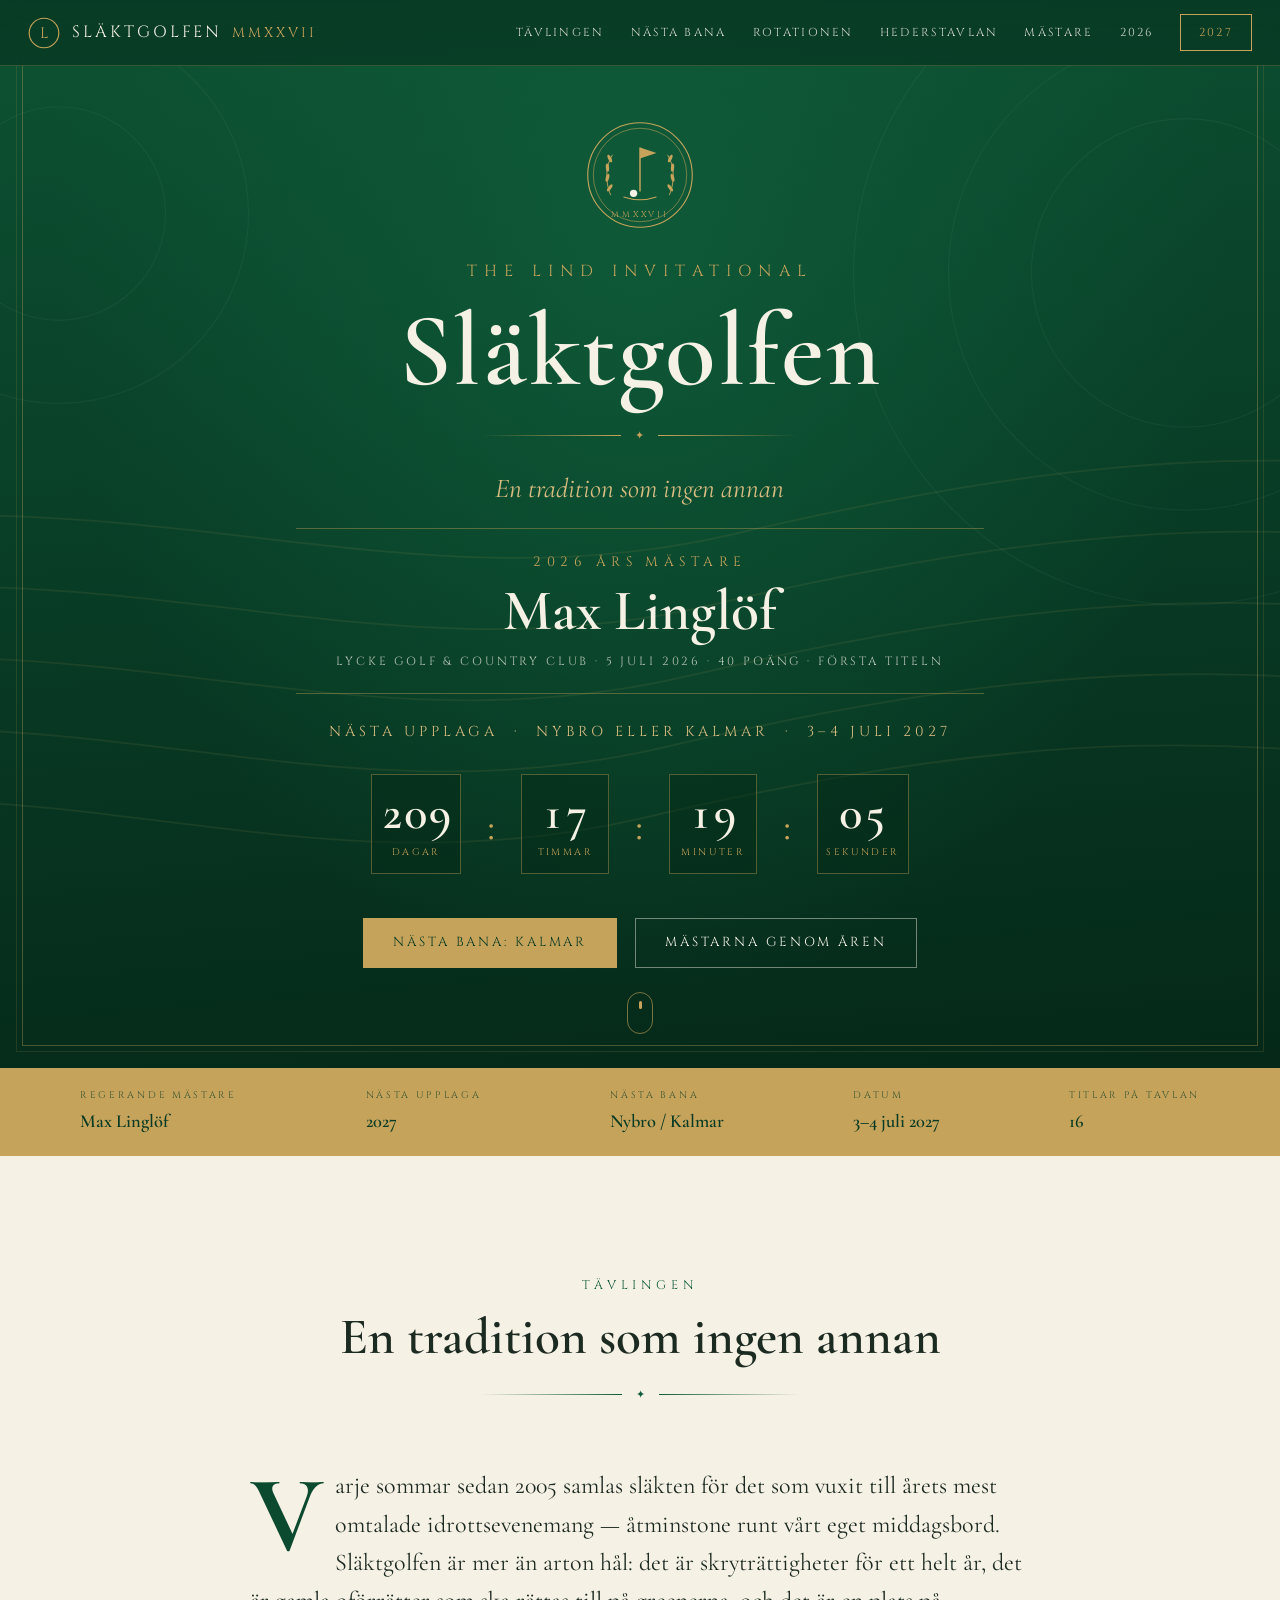
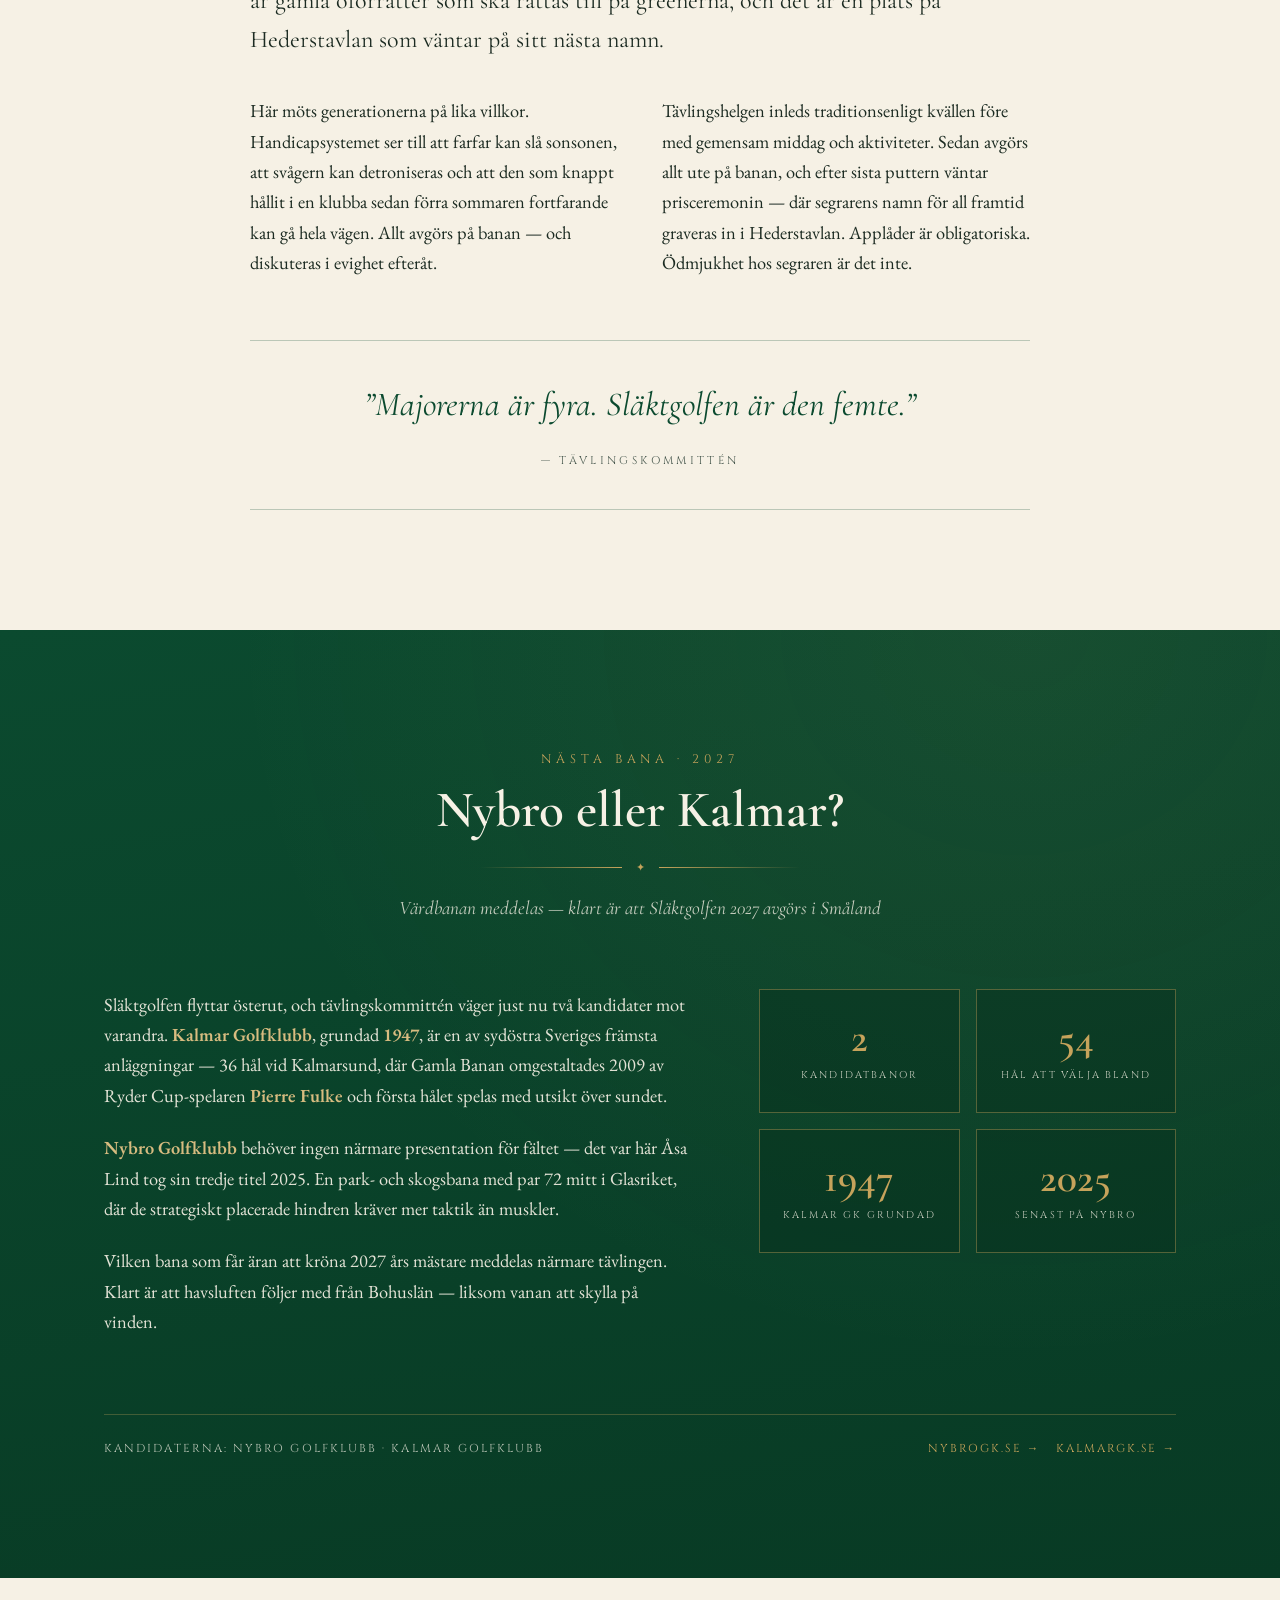
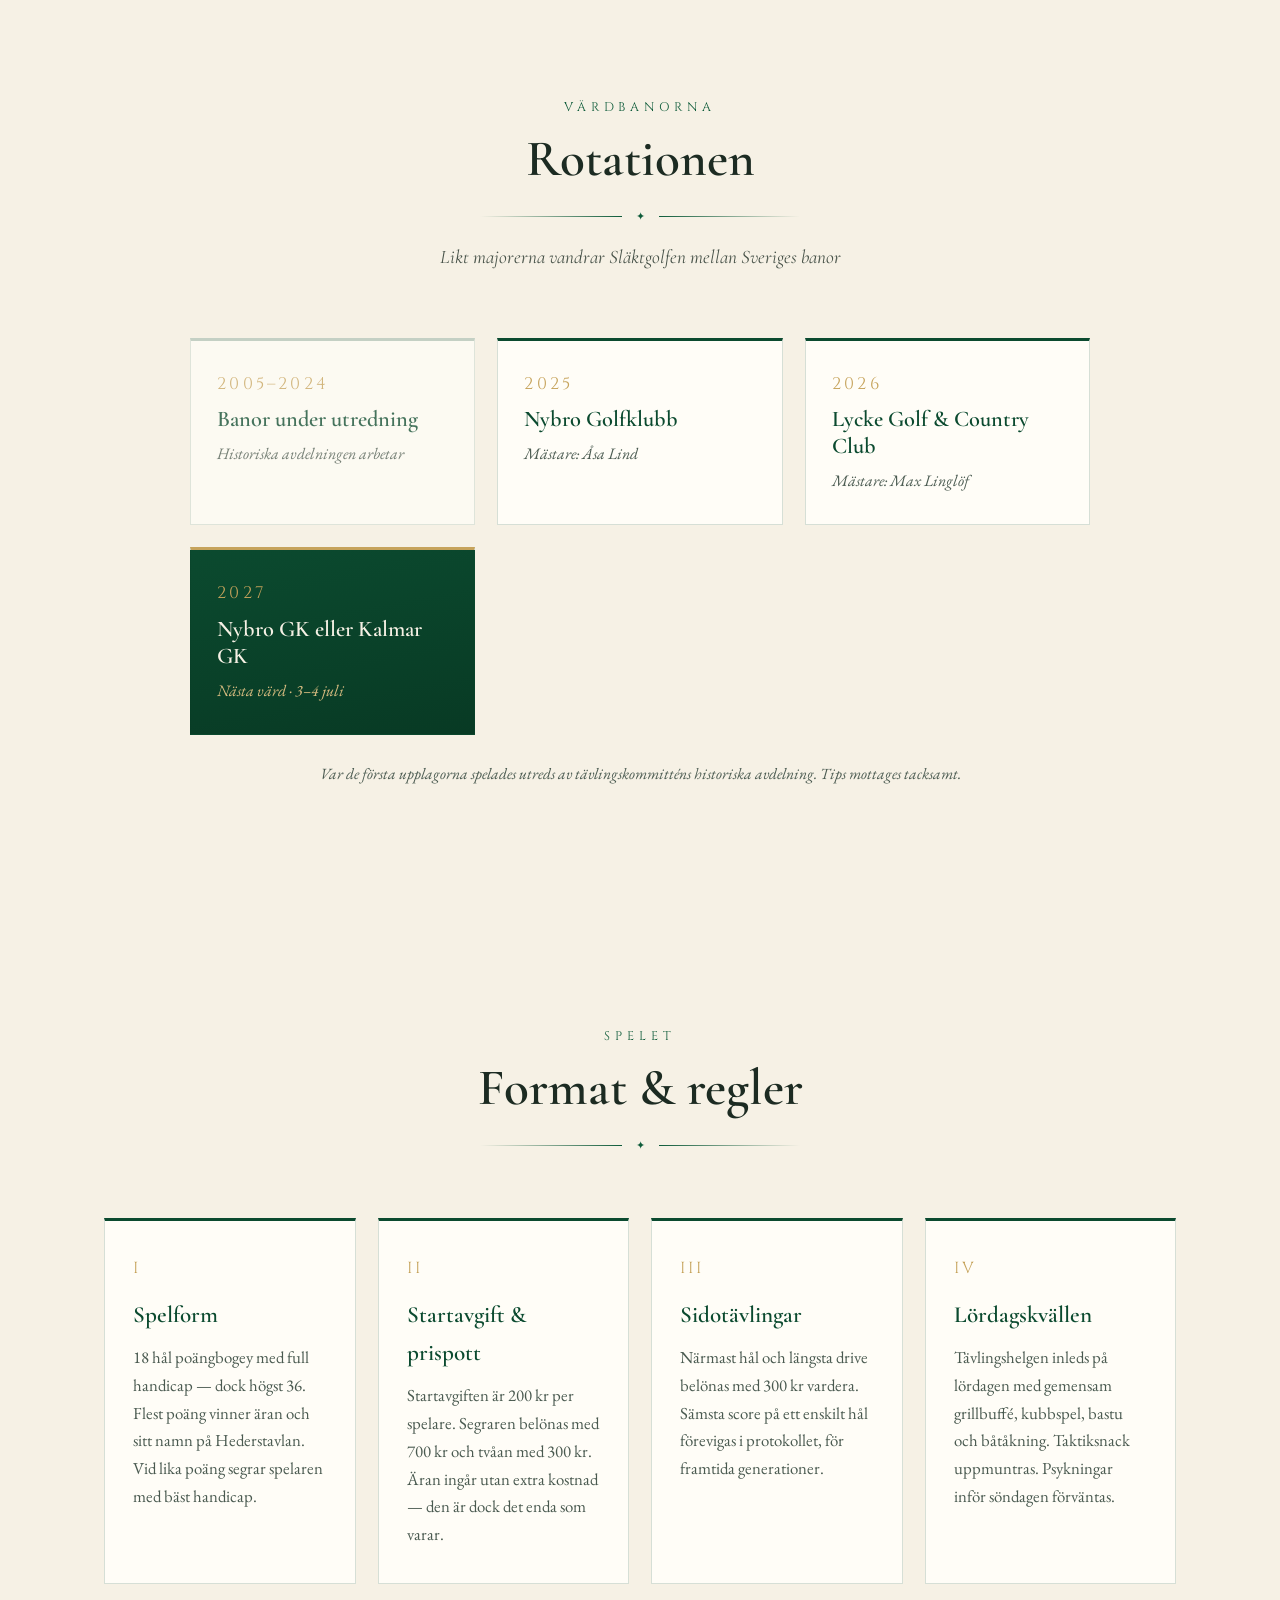
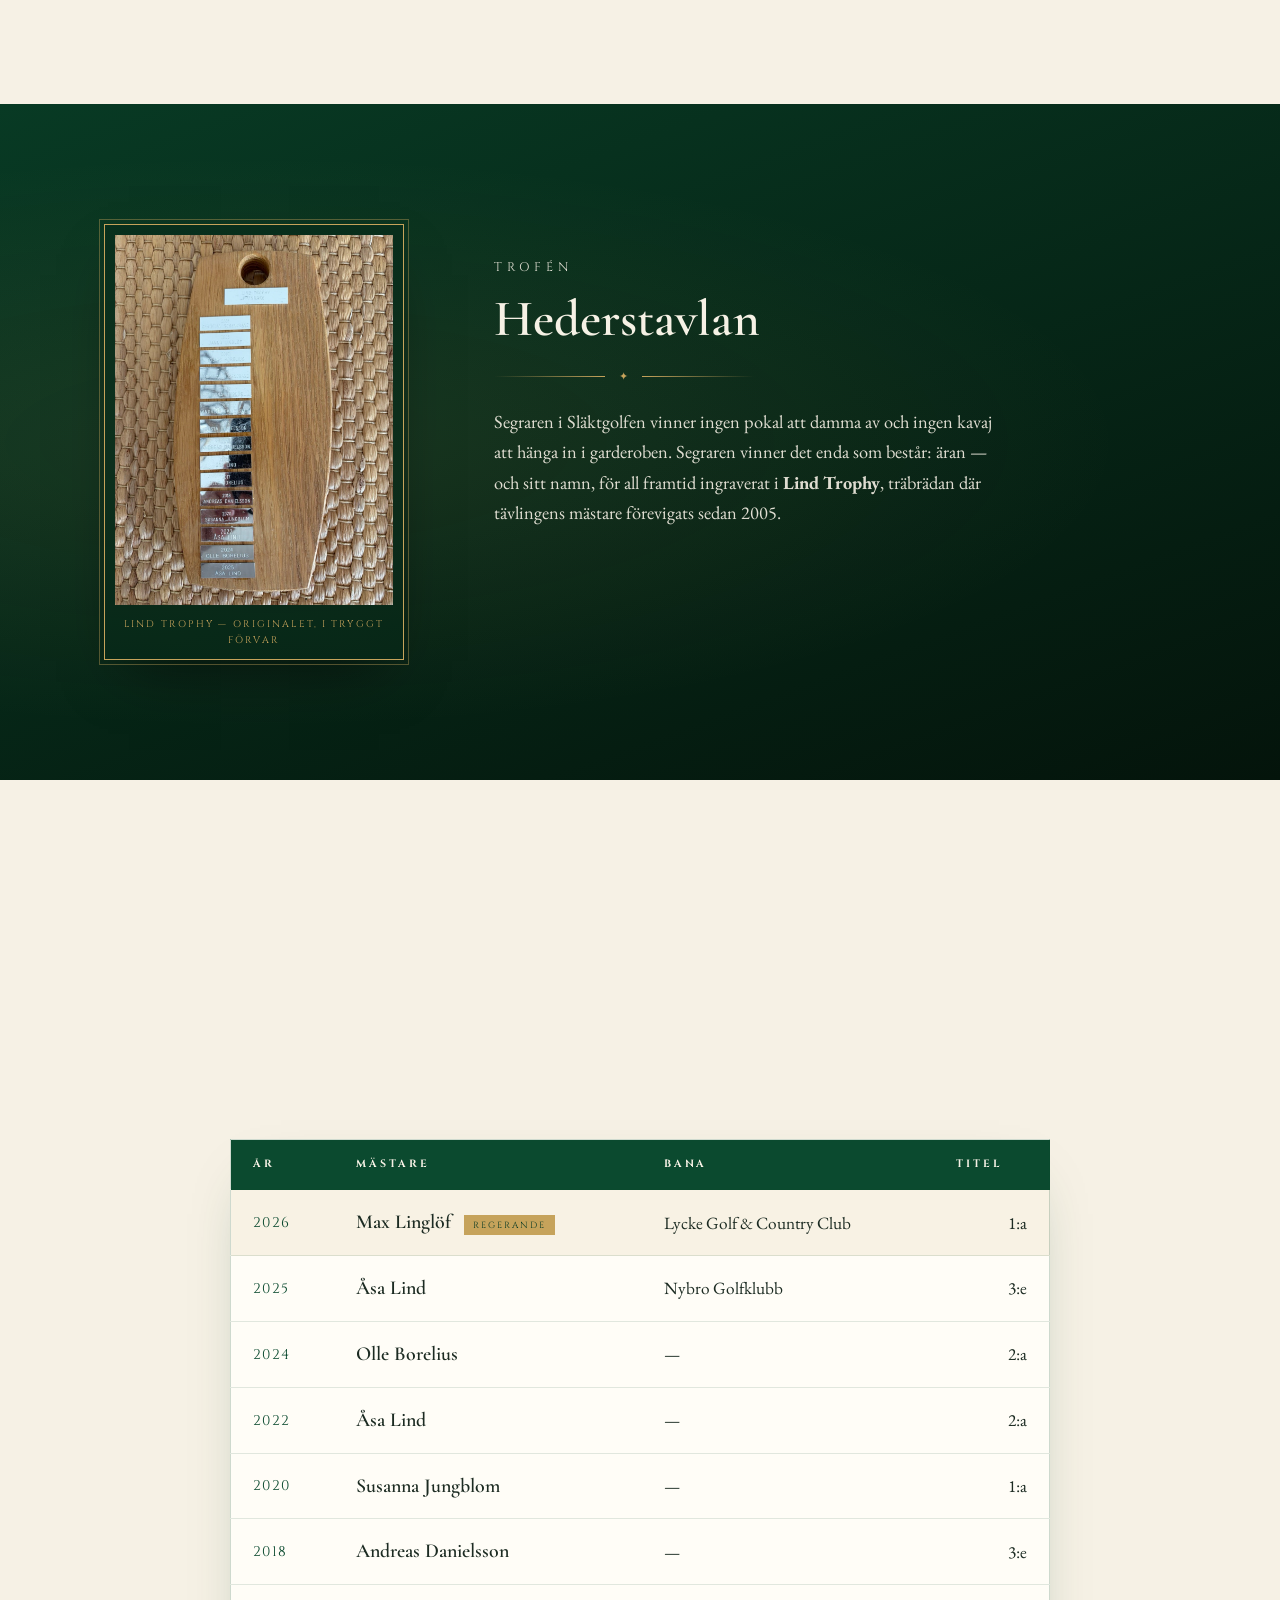
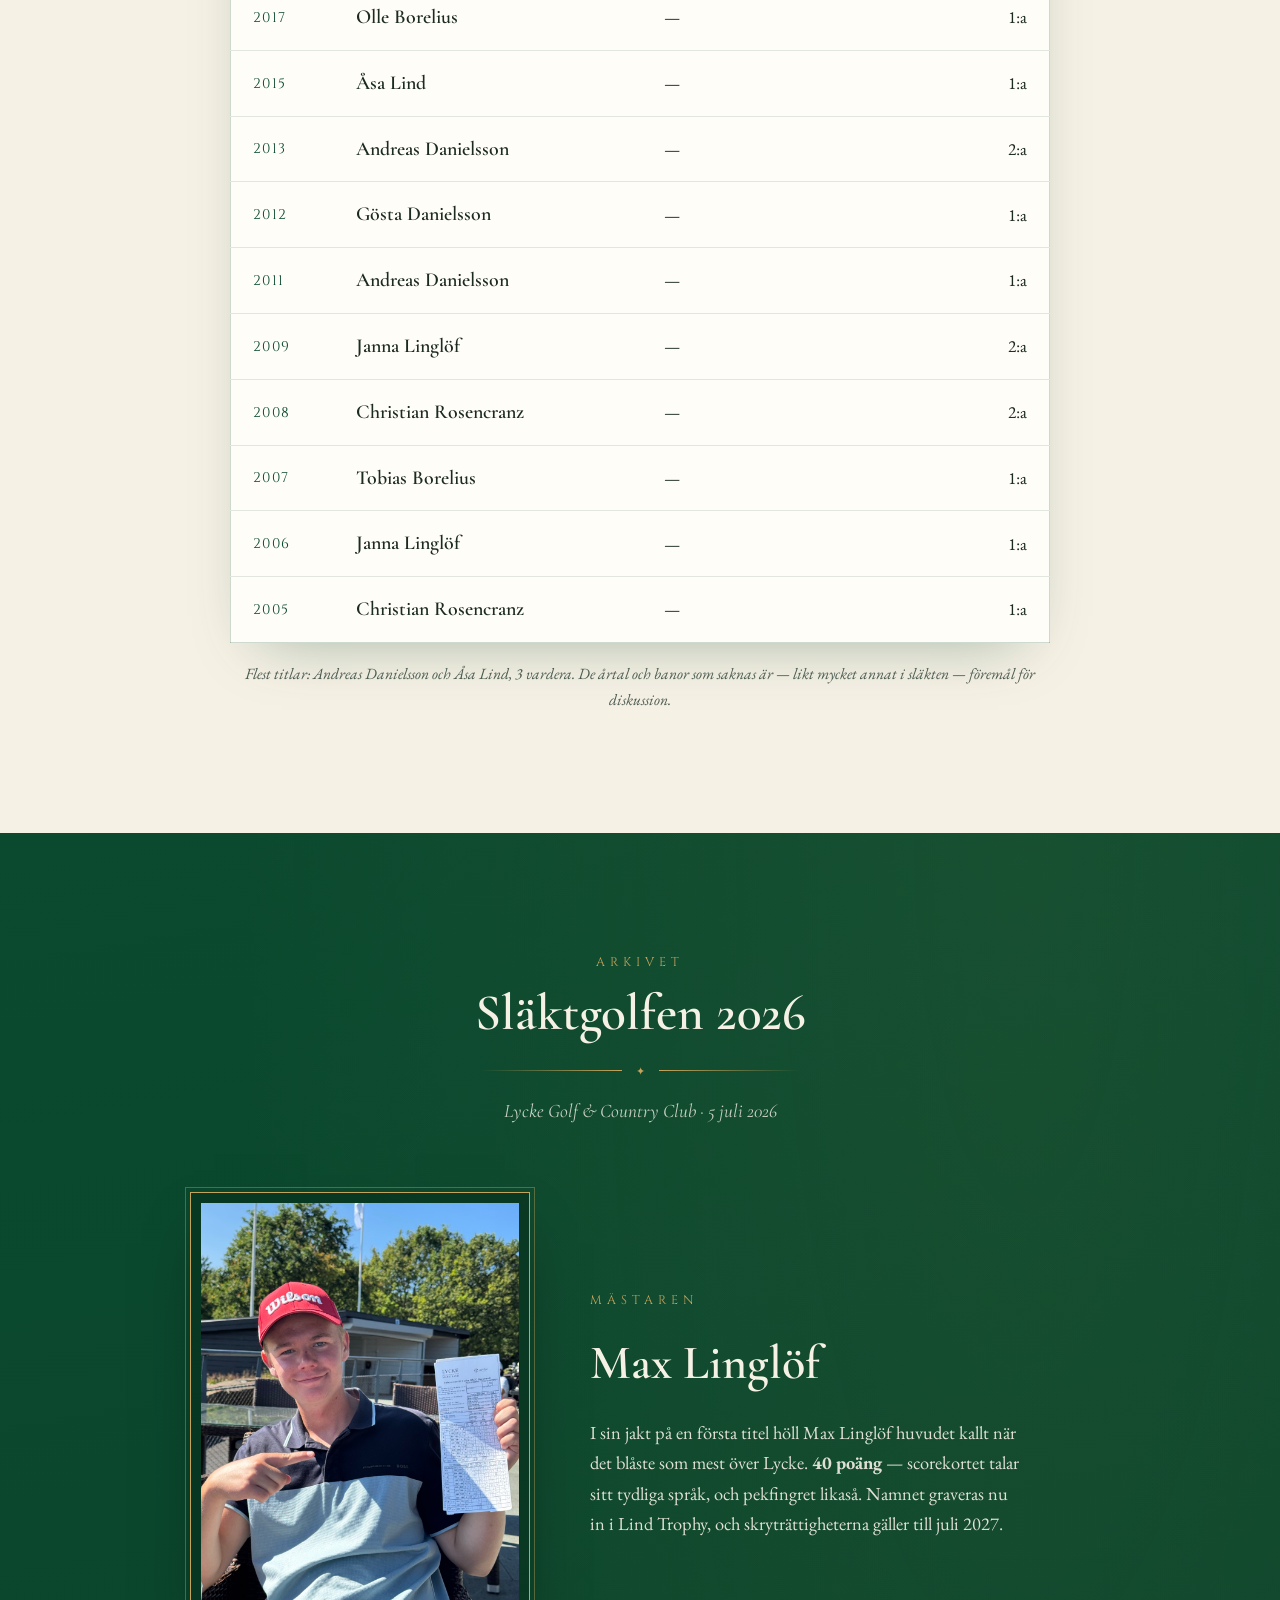
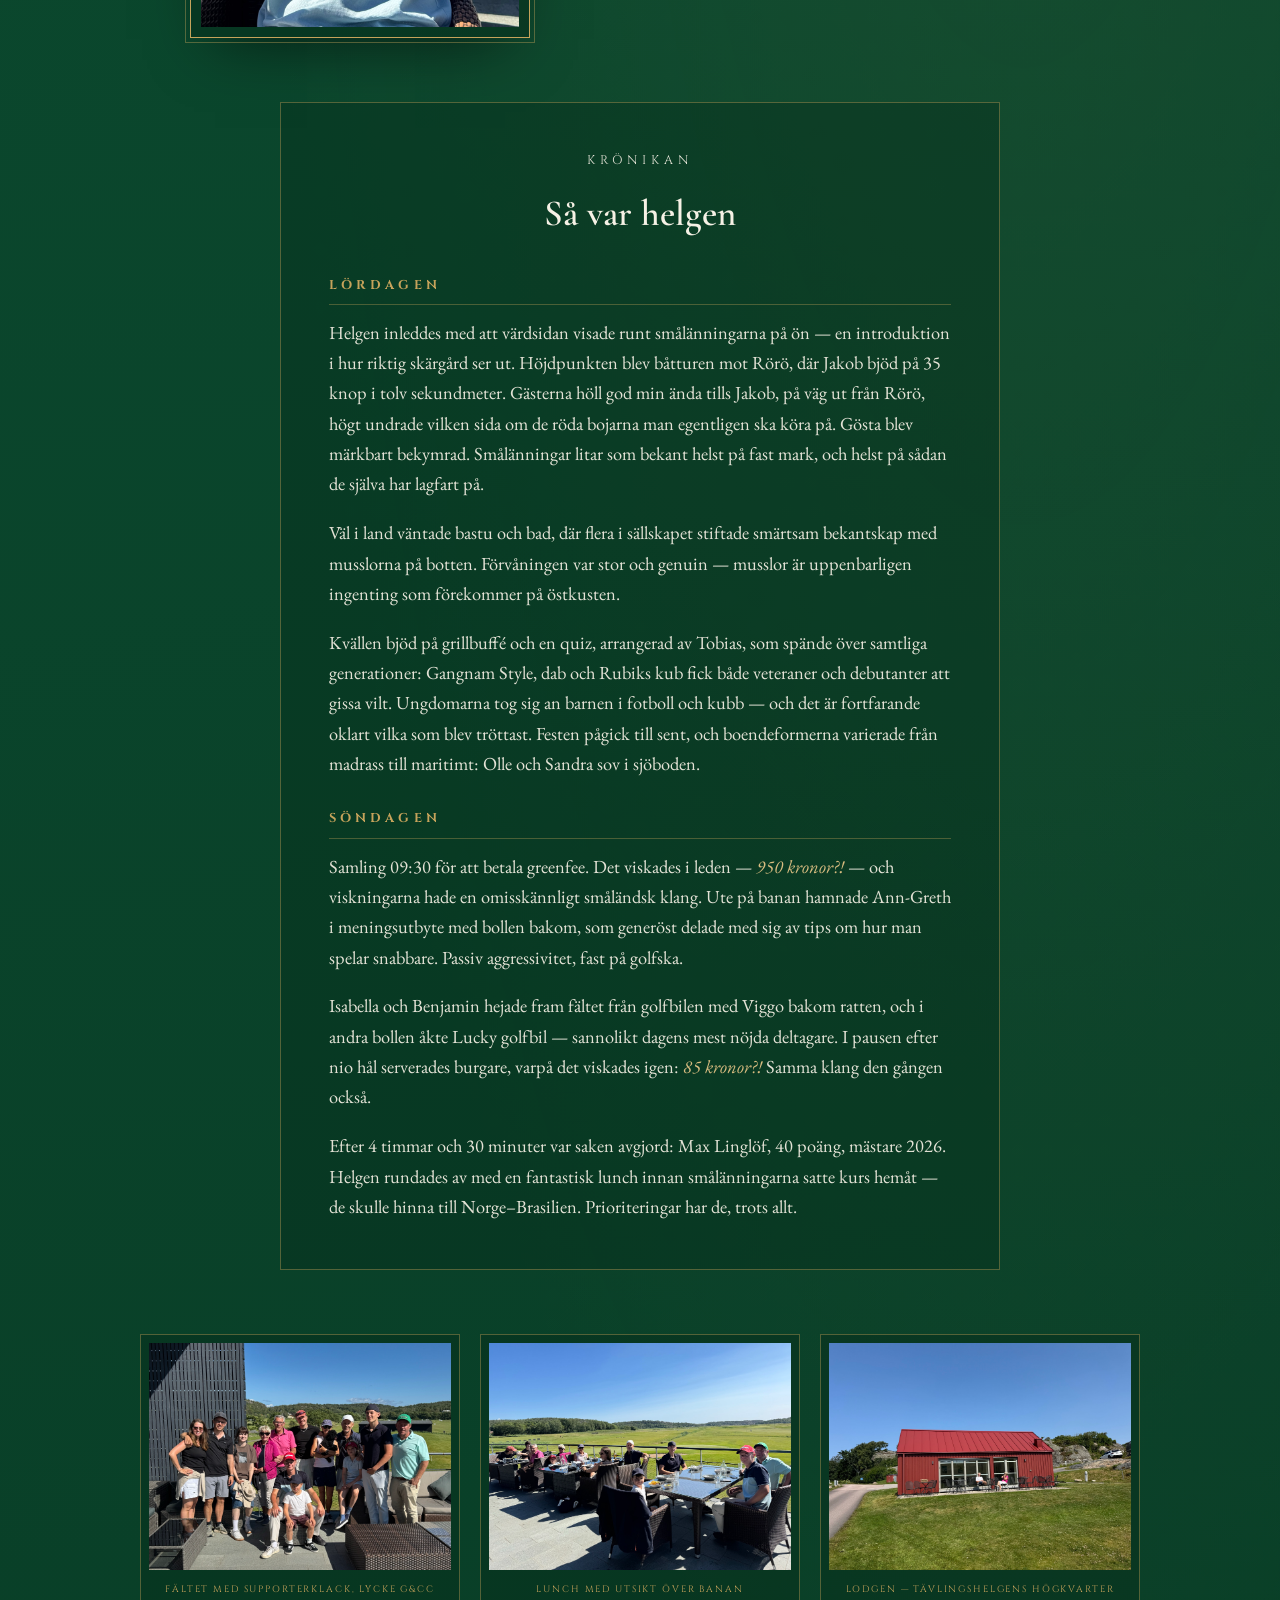
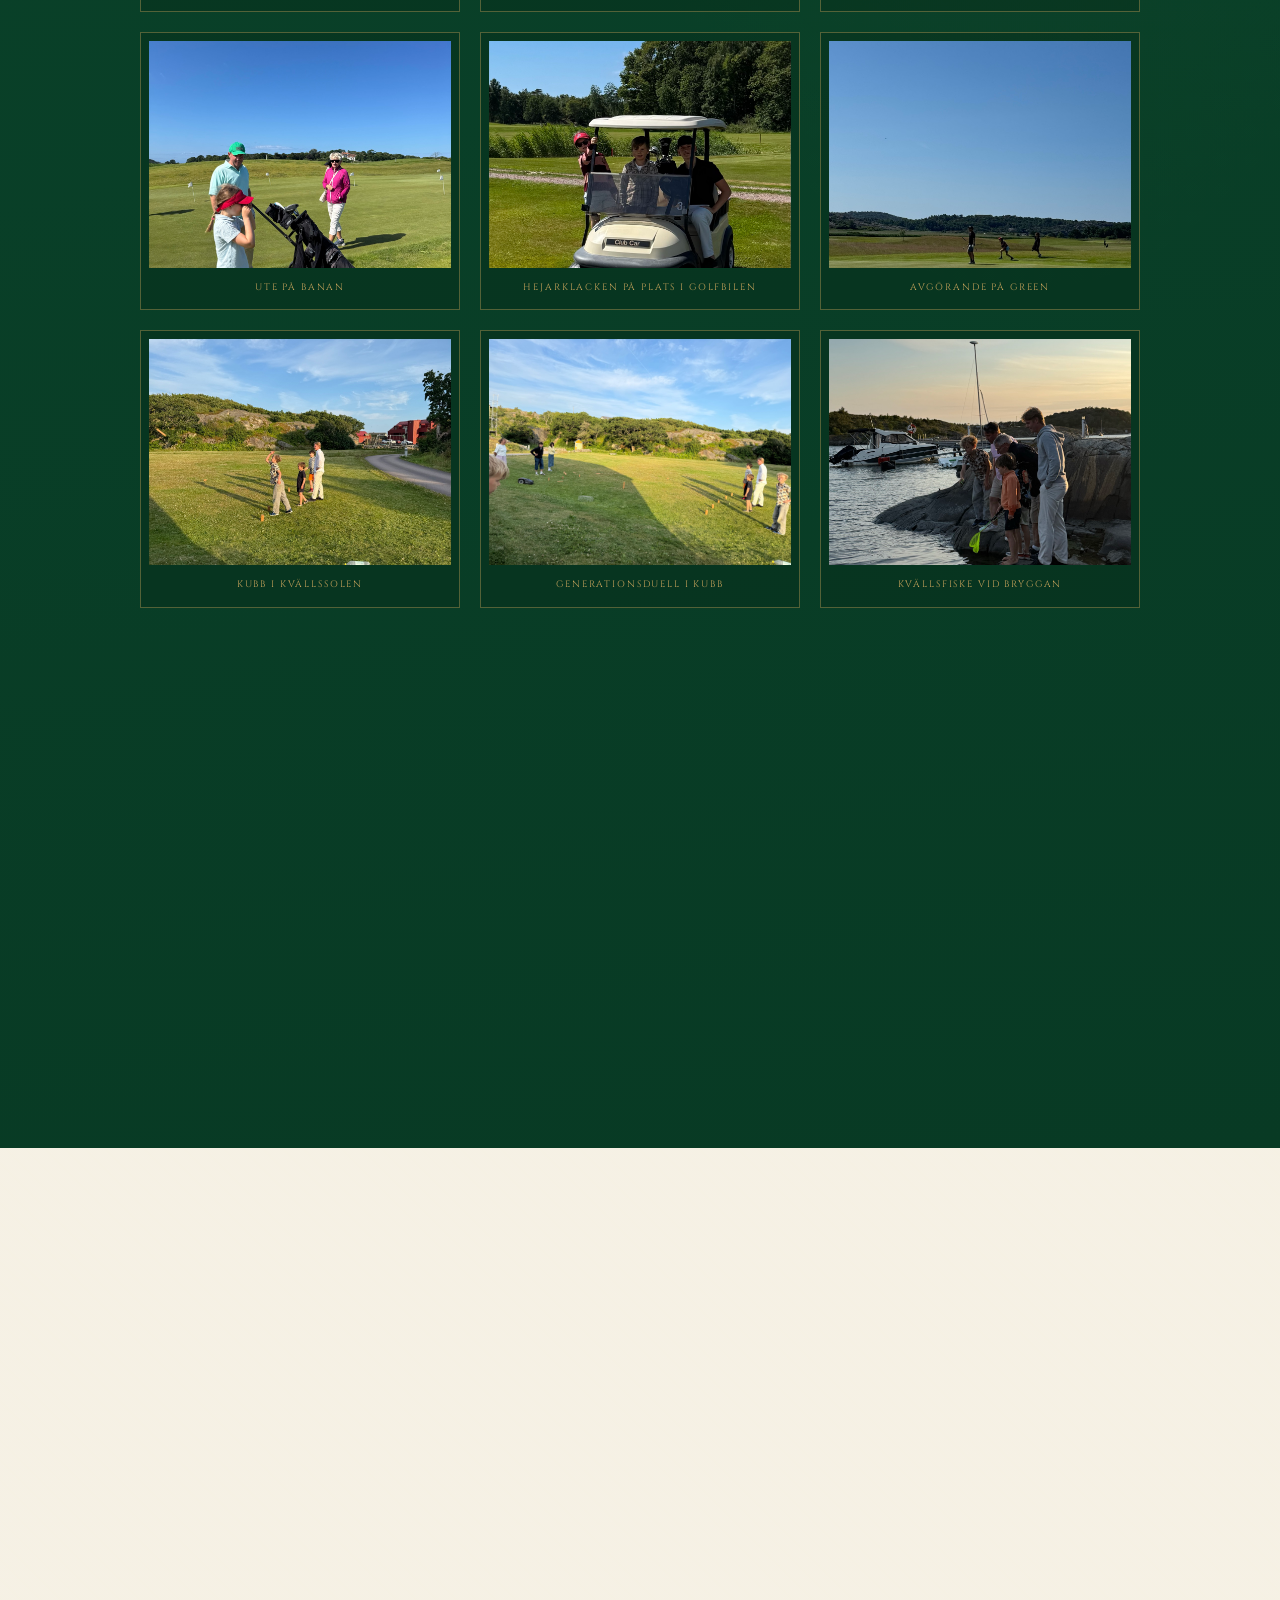
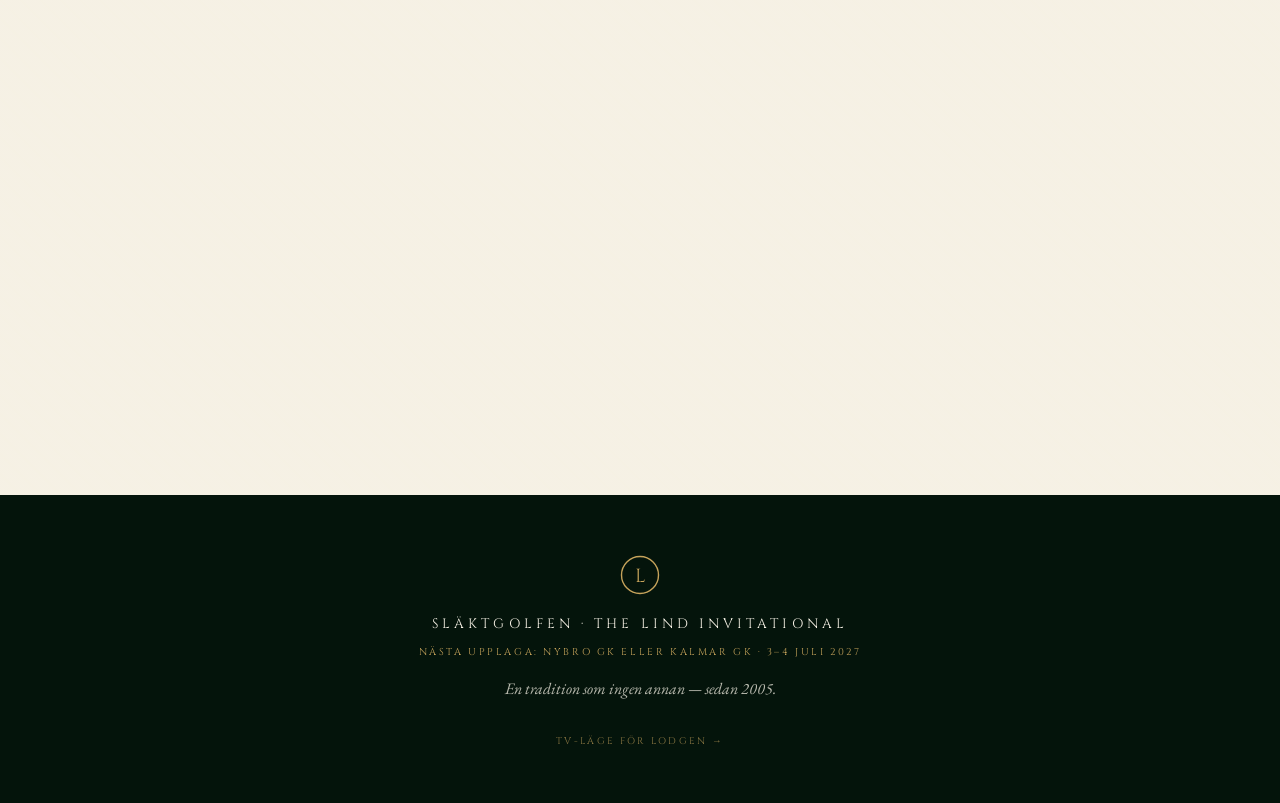
==== commit aa575546: "Tobias krediteras som quizarrangör i krönikan Co-Authored-By: Claude Fable 5 <noreply@anthropic.com>" ====
--- a/index.html
+++ b/index.html
@@ -311,7 +311,7 @@
         <h4 class="chronicle-day">Lördagen</h4>
         <p>Helgen inleddes med att värdsidan visade runt smålänningarna på ön — en introduktion i hur riktig skärgård ser ut. Höjdpunkten blev båtturen mot Rörö, där Jakob bjöd på 35 knop i tolv sekundmeter. Gästerna höll god min ända tills Jakob, på väg ut från Rörö, högt undrade vilken sida om de röda bojarna man egentligen ska köra på. Gösta blev märkbart bekymrad. Smålänningar litar som bekant helst på fast mark, och helst på sådan de själva har lagfart på.</p>
         <p>Väl i land väntade bastu och bad, där flera i sällskapet stiftade smärtsam bekantskap med musslorna på botten. Förvåningen var stor och genuin — musslor är uppenbarligen ingenting som förekommer på östkusten.</p>
-        <p>Kvällen bjöd på grillbuffé och en quiz som spände över samtliga generationer: Gangnam Style, dab och Rubiks kub fick både veteraner och debutanter att gissa vilt. Ungdomarna tog sig an barnen i fotboll och kubb — och det är fortfarande oklart vilka som blev tröttast. Festen pågick till sent, och boendeformerna varierade från madrass till maritimt: Olle och Sandra sov i sjöboden.</p>
+        <p>Kvällen bjöd på grillbuffé och en quiz, arrangerad av Tobias, som spände över samtliga generationer: Gangnam Style, dab och Rubiks kub fick både veteraner och debutanter att gissa vilt. Ungdomarna tog sig an barnen i fotboll och kubb — och det är fortfarande oklart vilka som blev tröttast. Festen pågick till sent, och boendeformerna varierade från madrass till maritimt: Olle och Sandra sov i sjöboden.</p>
 
         <h4 class="chronicle-day">Söndagen</h4>
         <p>Samling 09:30 för att betala greenfee. Det viskades i leden — <em>950 kronor?!</em> — och viskningarna hade en omisskännligt småländsk klang. Ute på banan hamnade Ann-Greth i meningsutbyte med bollen bakom, som generöst delade med sig av tips om hur man spelar snabbare. Passiv aggressivitet, fast på golfska.</p>
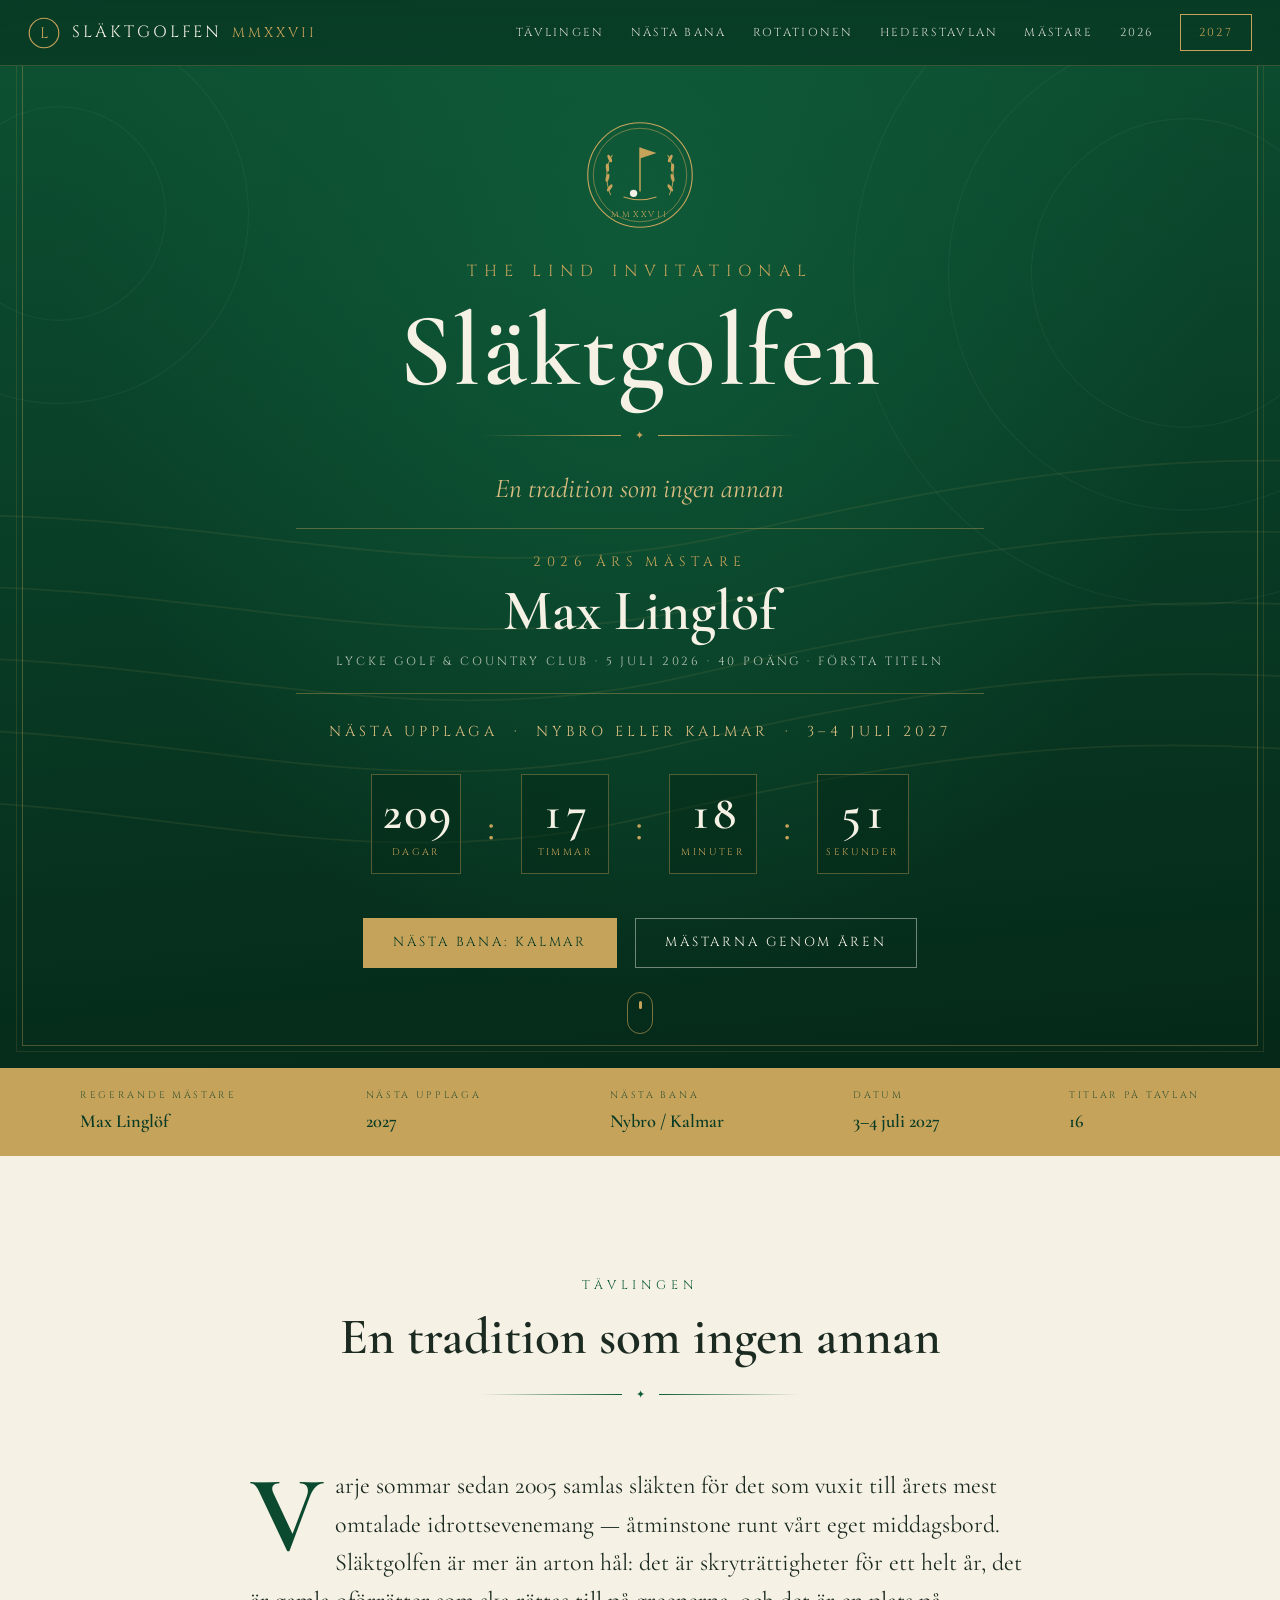
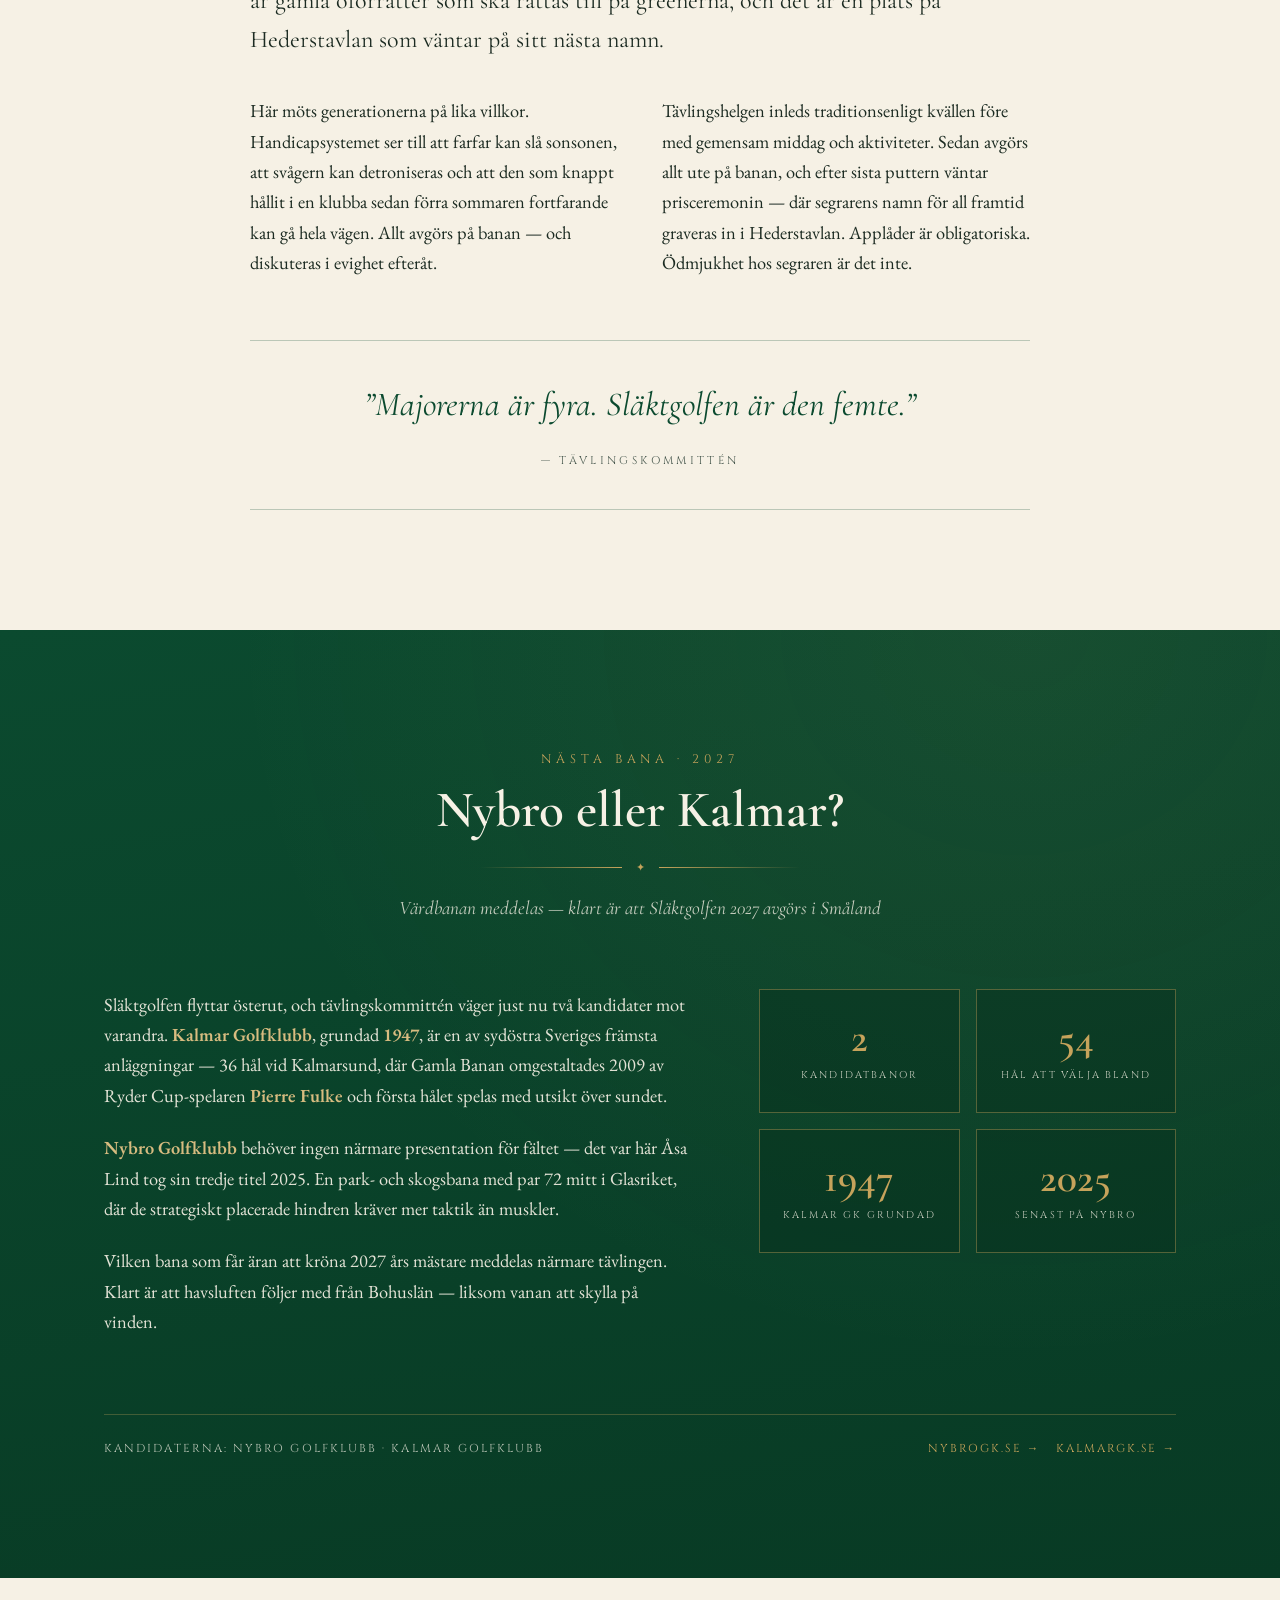
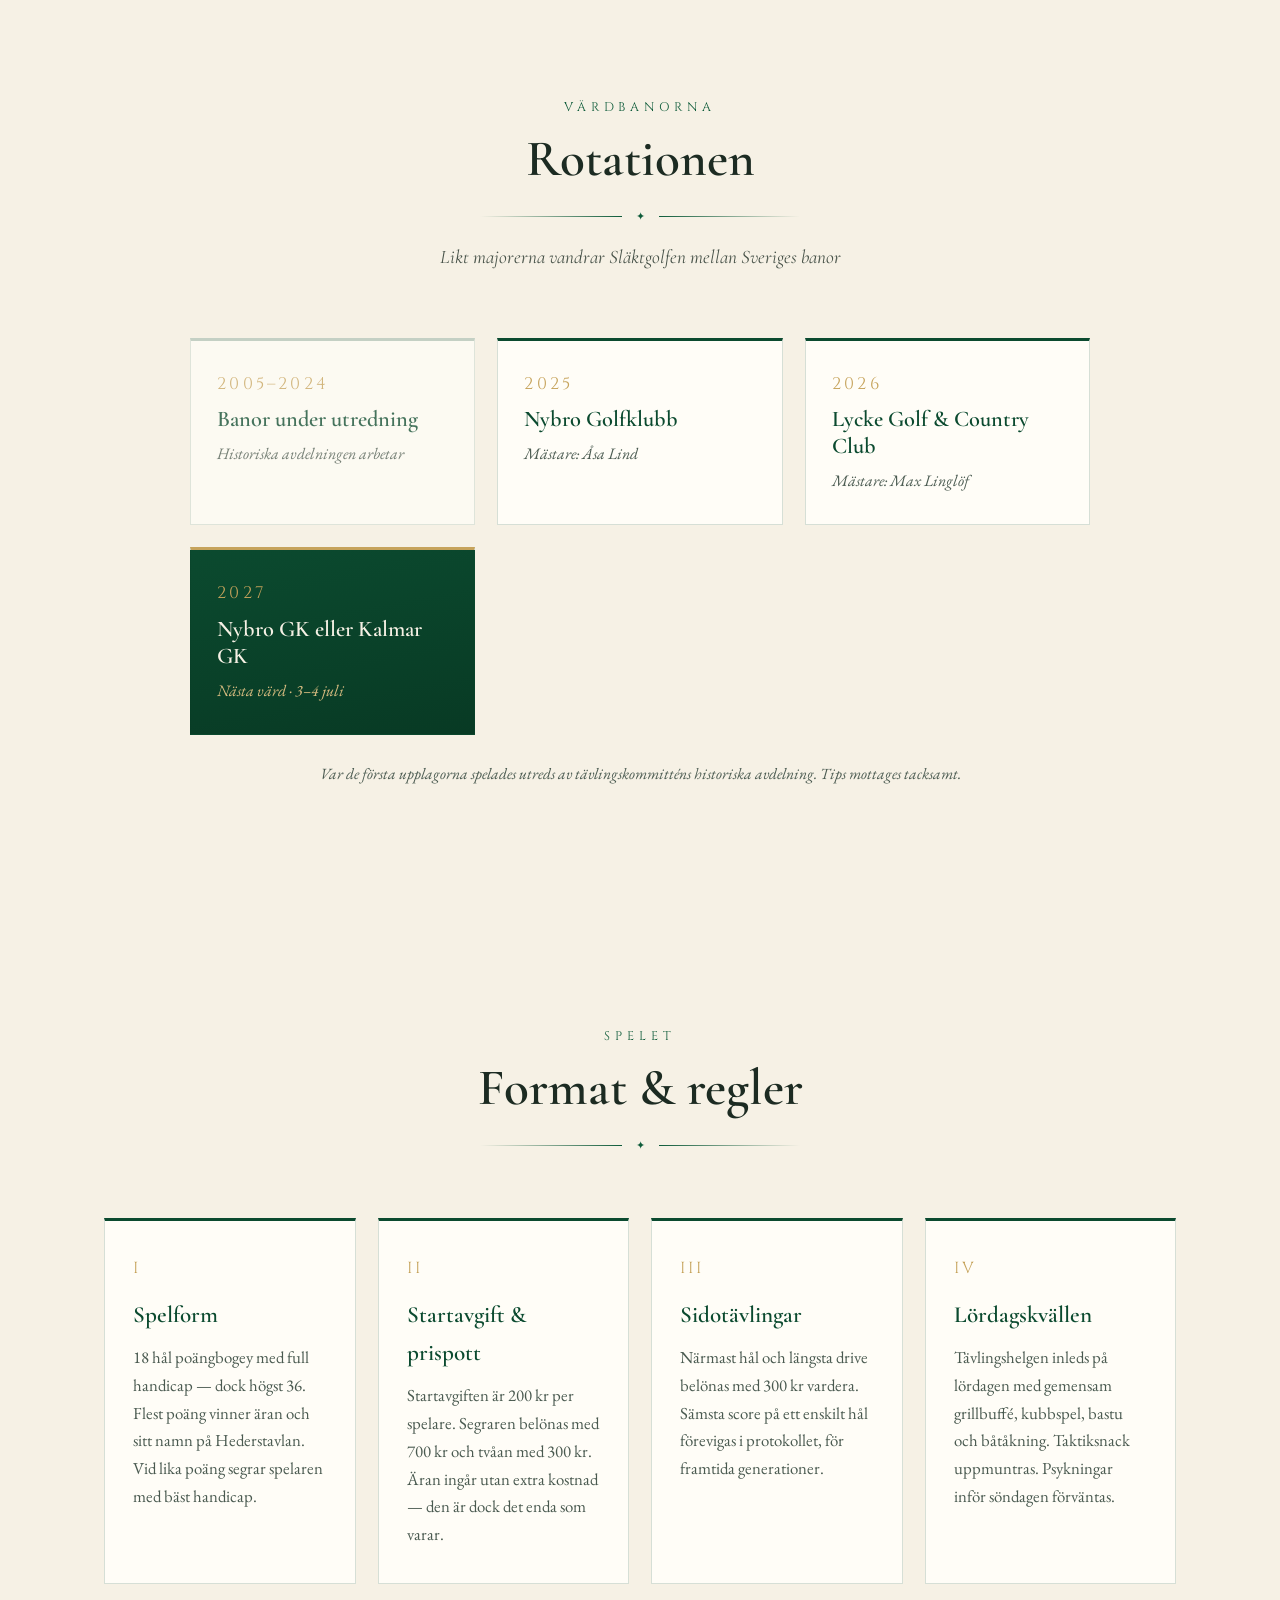
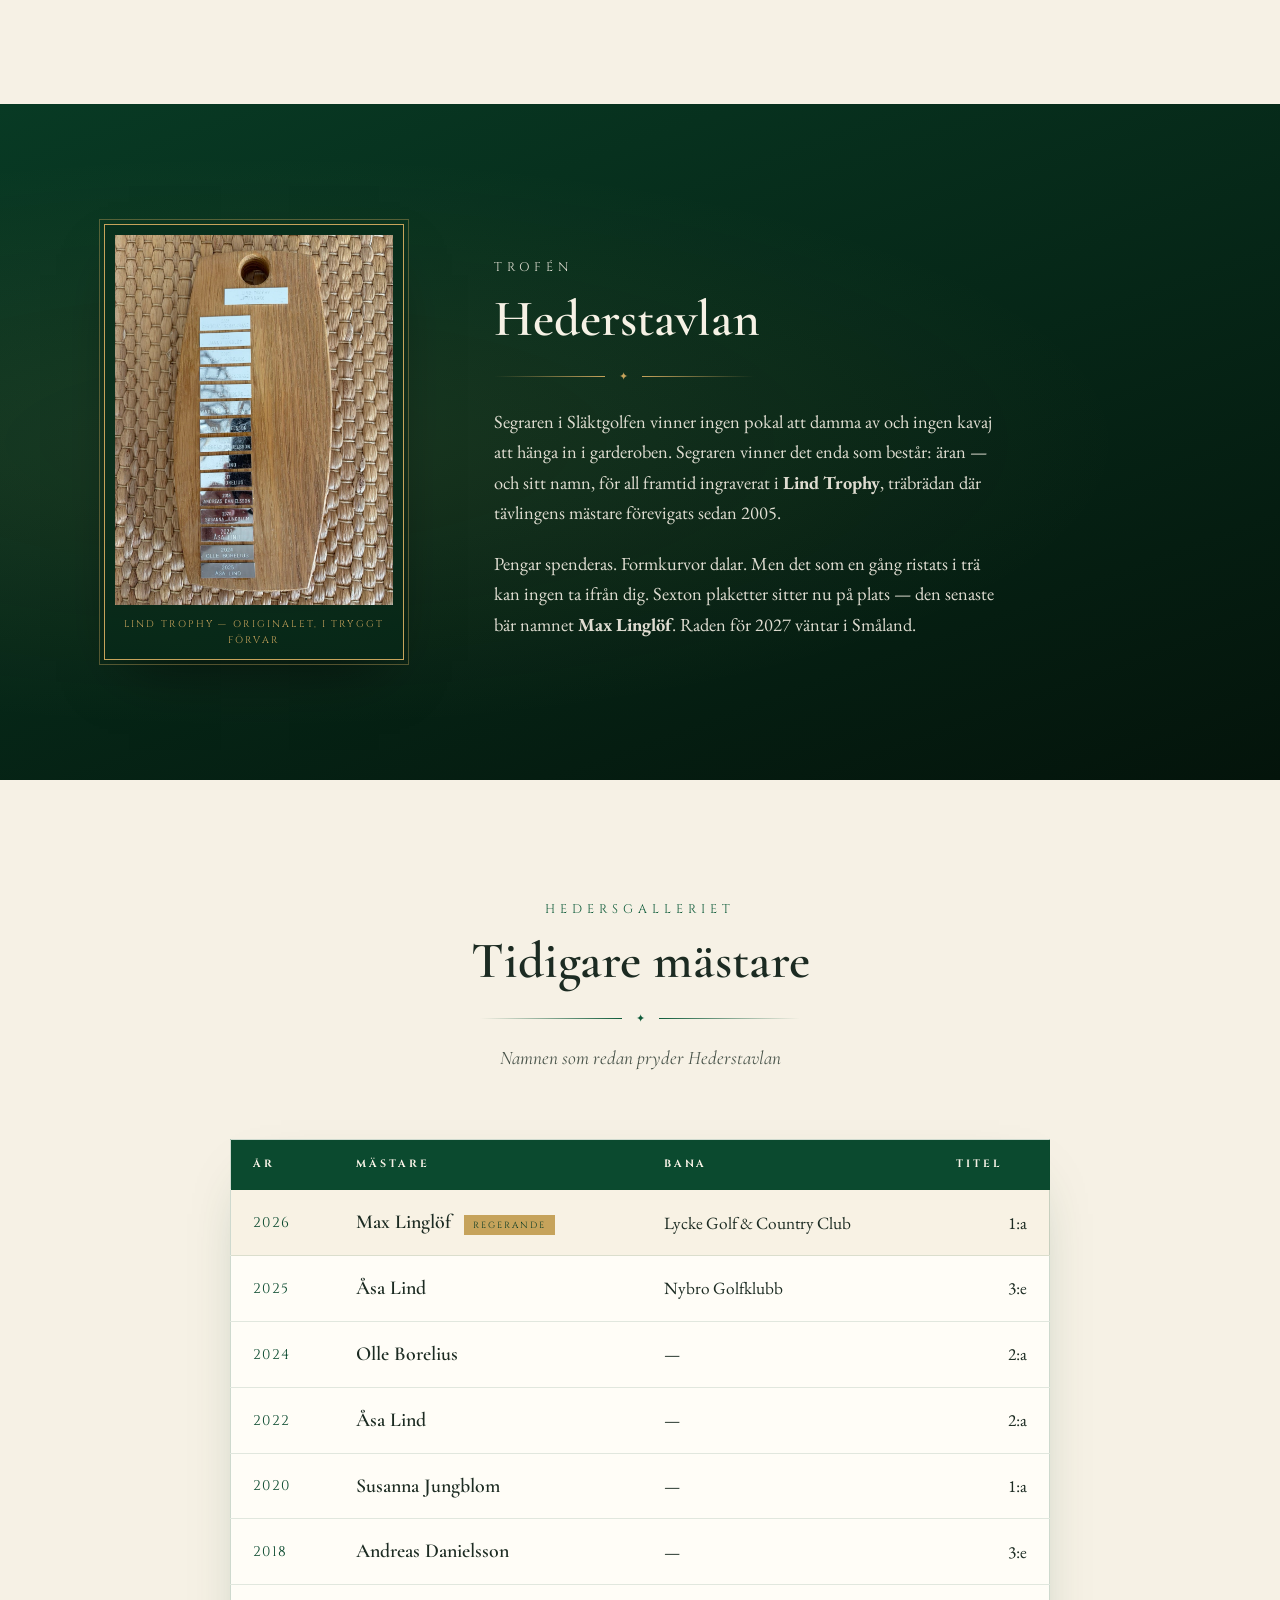
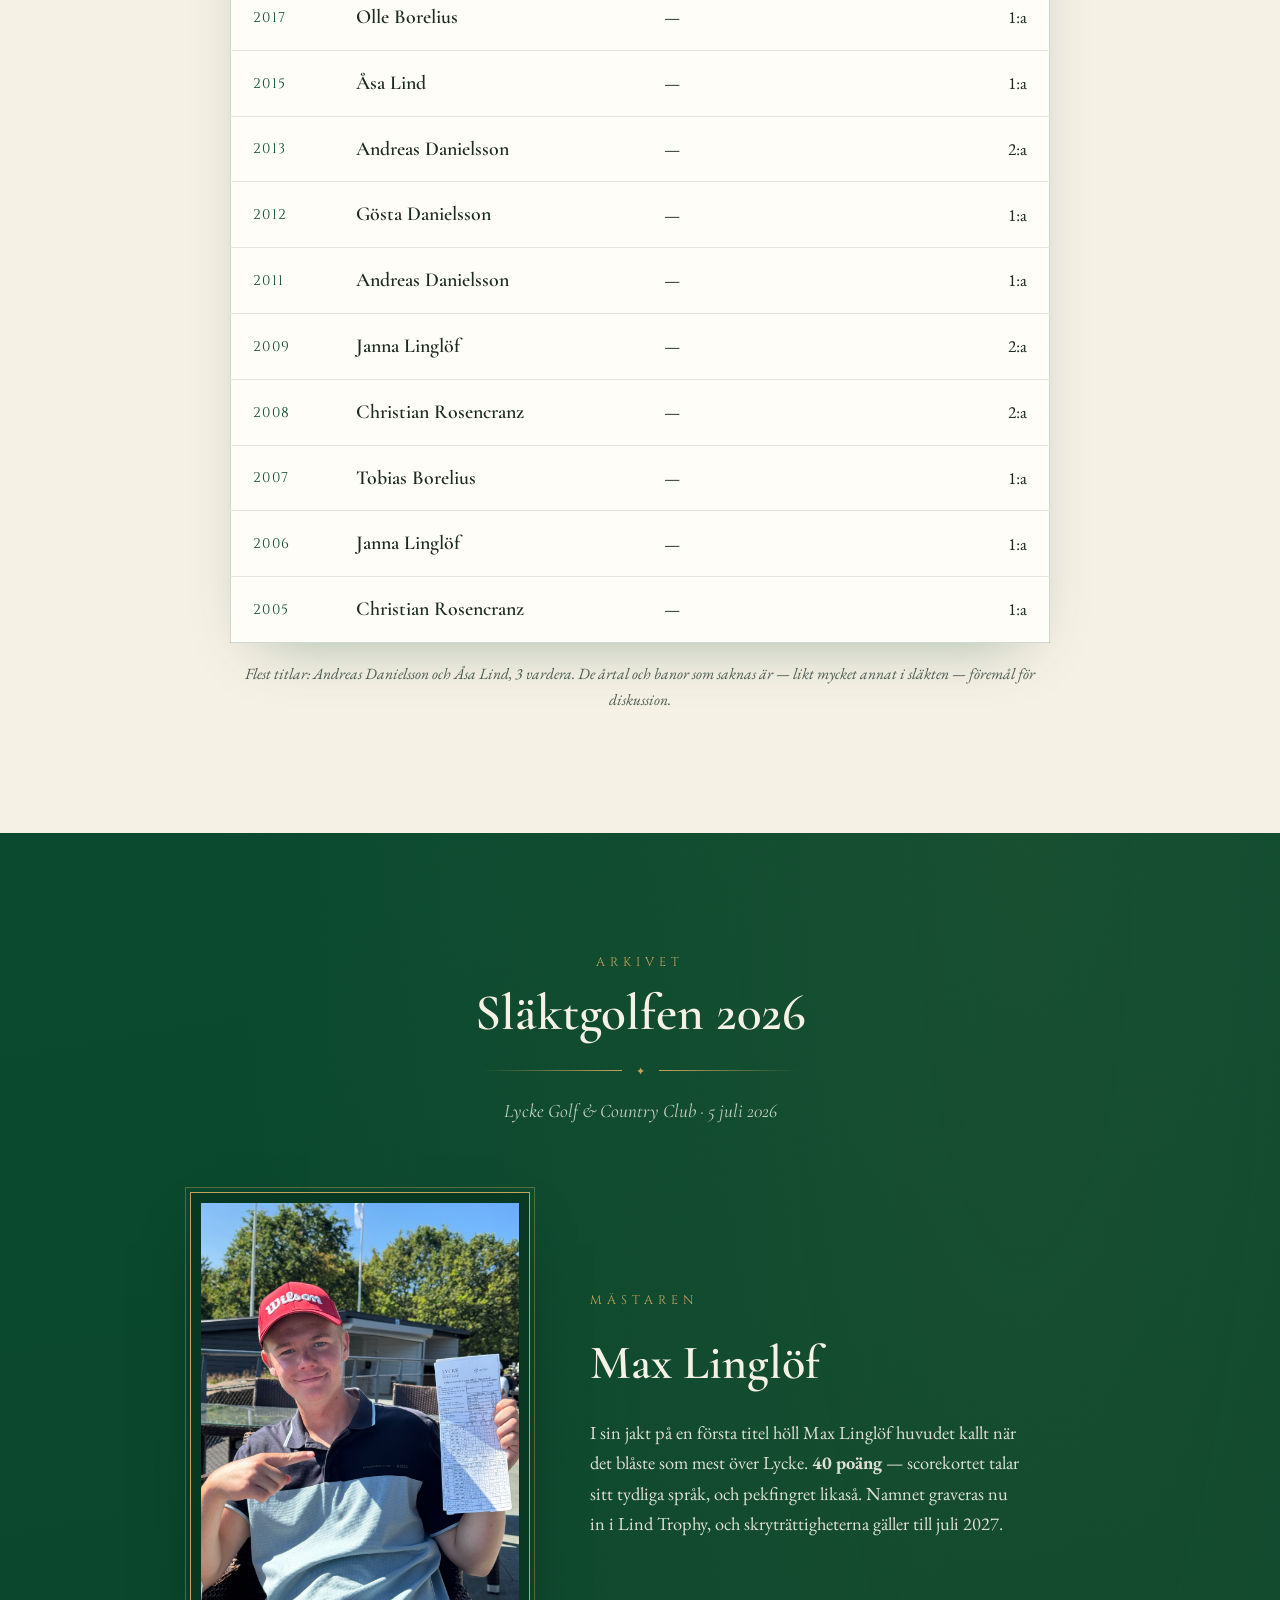
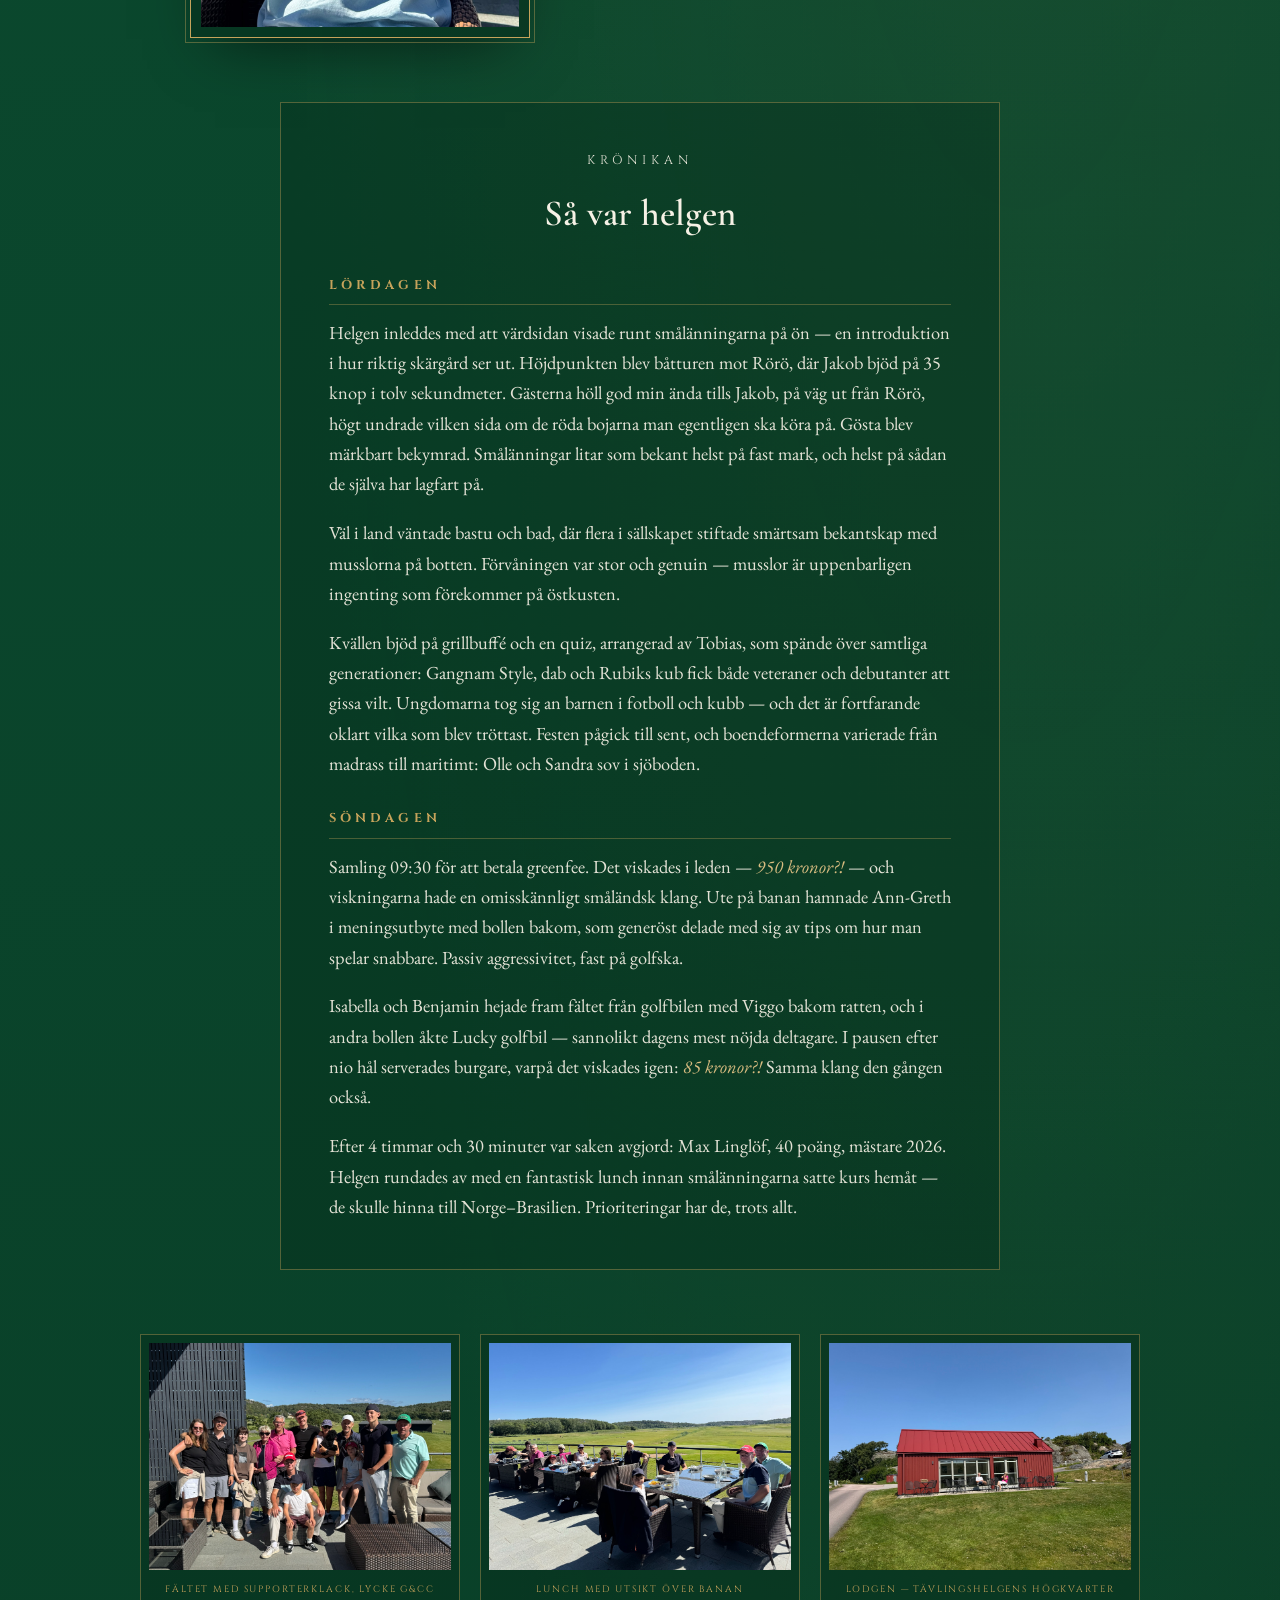
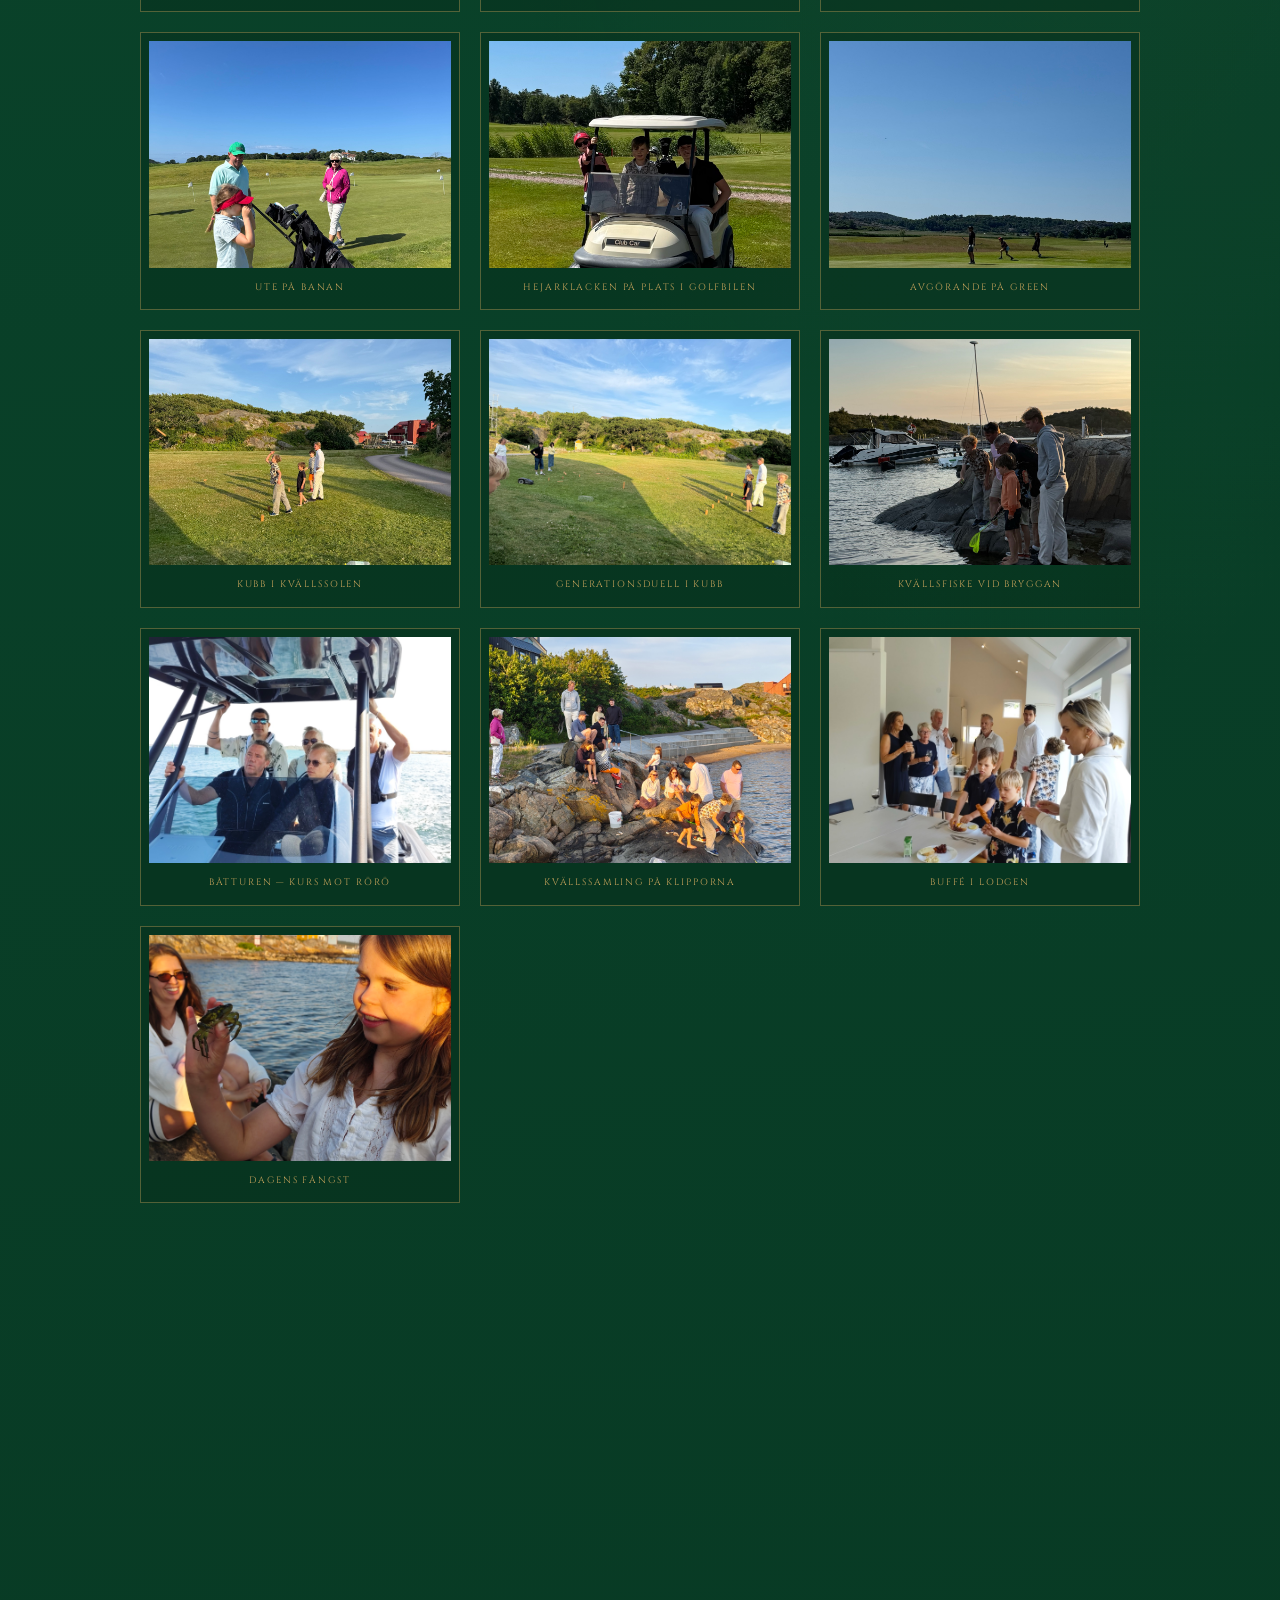
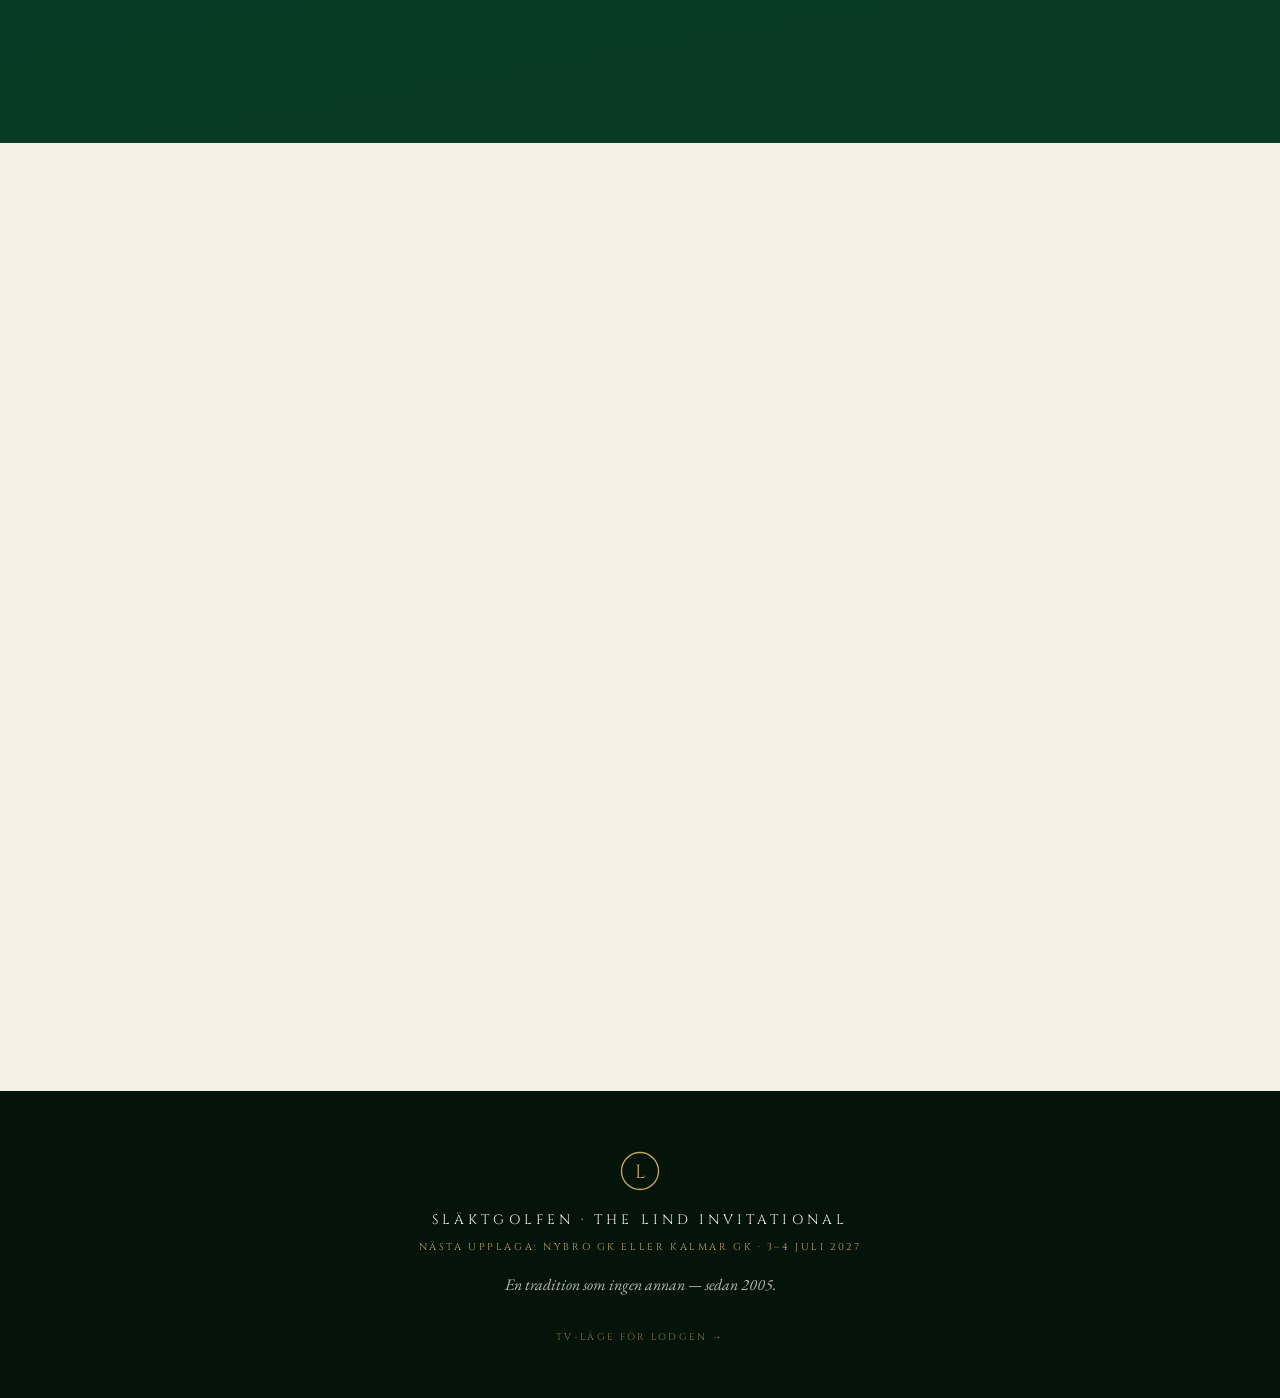
==== commit 635d18d8: "Fyra nya bilder i galleriet och klickbar lightbox med bläddring Co-Authored-By: Claude Fable 5 <nore" ====
--- a/index.html
+++ b/index.html
@@ -356,6 +356,22 @@
           <img src="img/havfiske.jpg" alt="Håvfiske från klipporna i solnedgången" loading="lazy">
           <figcaption>Kvällsfiske vid bryggan</figcaption>
         </figure>
+        <figure class="gallery-item">
+          <img src="img/batturen.jpg" alt="Herrarna ombord under båtturen mot Rörö" loading="lazy">
+          <figcaption>Båtturen — kurs mot Rörö</figcaption>
+        </figure>
+        <figure class="gallery-item">
+          <img src="img/klipporna.jpg" alt="Hela sällskapet samlat på klipporna i kvällssolen" loading="lazy">
+          <figcaption>Kvällssamling på klipporna</figcaption>
+        </figure>
+        <figure class="gallery-item">
+          <img src="img/buffe-lodgen.jpg" alt="Buffé i lodgen med hela sällskapet" loading="lazy">
+          <figcaption>Buffé i lodgen</figcaption>
+        </figure>
+        <figure class="gallery-item">
+          <img src="img/krabban.jpg" alt="Isabella visar stolt upp dagens krabbfångst" loading="lazy">
+          <figcaption>Dagens fångst</figcaption>
+        </figure>
       </div>
 
       <div class="tee-grid">
@@ -433,6 +449,17 @@
     </div>
   </footer>
 
+  <!-- Lightbox -->
+  <div class="lightbox" id="lightbox" hidden>
+    <button class="lightbox-close" id="lightbox-close" aria-label="Stäng">&times;</button>
+    <button class="lightbox-arrow lightbox-prev" id="lightbox-prev" aria-label="Föregående bild">&#8249;</button>
+    <figure class="lightbox-figure">
+      <img id="lightbox-img" src="" alt="">
+      <figcaption id="lightbox-caption"></figcaption>
+    </figure>
+    <button class="lightbox-arrow lightbox-next" id="lightbox-next" aria-label="Nästa bild">&#8250;</button>
+  </div>
+
   <script src="data.js"></script>
   <script src="script.js"></script>
 </body>
--- a/styles.css
+++ b/styles.css
@@ -979,6 +979,75 @@
   text-decoration: none;
 }
 .footer-tv a:hover { color: var(--gold); }
+
+/* ---------- Lightbox ---------- */
+.lightbox {
+  position: fixed;
+  inset: 0;
+  z-index: 200;
+  background: rgba(4, 20, 11, 0.94);
+  display: flex;
+  align-items: center;
+  justify-content: center;
+  padding: 56px 72px;
+}
+.lightbox-figure {
+  max-width: min(1200px, 100%);
+  max-height: 100%;
+  display: flex;
+  flex-direction: column;
+  align-items: center;
+}
+.lightbox-figure img {
+  max-width: 100%;
+  max-height: calc(100vh - 180px);
+  object-fit: contain;
+  border: 1px solid var(--gold);
+  outline: 1px solid rgba(198, 163, 91, 0.4);
+  outline-offset: 5px;
+  background: #04140b;
+}
+.lightbox-figure figcaption {
+  margin-top: 20px;
+  font-family: var(--font-caps);
+  font-size: 0.68rem;
+  letter-spacing: 0.26em;
+  text-transform: uppercase;
+  color: var(--gold);
+  text-align: center;
+}
+.lightbox-close, .lightbox-arrow {
+  position: absolute;
+  background: none;
+  border: 1px solid rgba(198, 163, 91, 0.5);
+  color: var(--gold);
+  cursor: pointer;
+  font-family: var(--font-display);
+  transition: border-color 0.25s, background 0.25s;
+  z-index: 201;
+}
+.lightbox-close:hover, .lightbox-arrow:hover { border-color: var(--gold); background: rgba(198, 163, 91, 0.12); }
+.lightbox-close {
+  top: 22px; right: 26px;
+  width: 44px; height: 44px;
+  font-size: 1.6rem;
+  line-height: 1;
+}
+.lightbox-arrow {
+  top: 50%;
+  transform: translateY(-50%);
+  width: 46px; height: 72px;
+  font-size: 2.2rem;
+  line-height: 1;
+}
+.lightbox-prev { left: 18px; }
+.lightbox-next { right: 18px; }
+
+@media (max-width: 700px) {
+  .lightbox { padding: 60px 12px; }
+  .lightbox-arrow { width: 38px; height: 56px; font-size: 1.7rem; }
+  .lightbox-figure img { max-height: calc(100vh - 150px); }
+}
 
 /* ---------- Scroll-reveal ---------- */
 .reveal {
